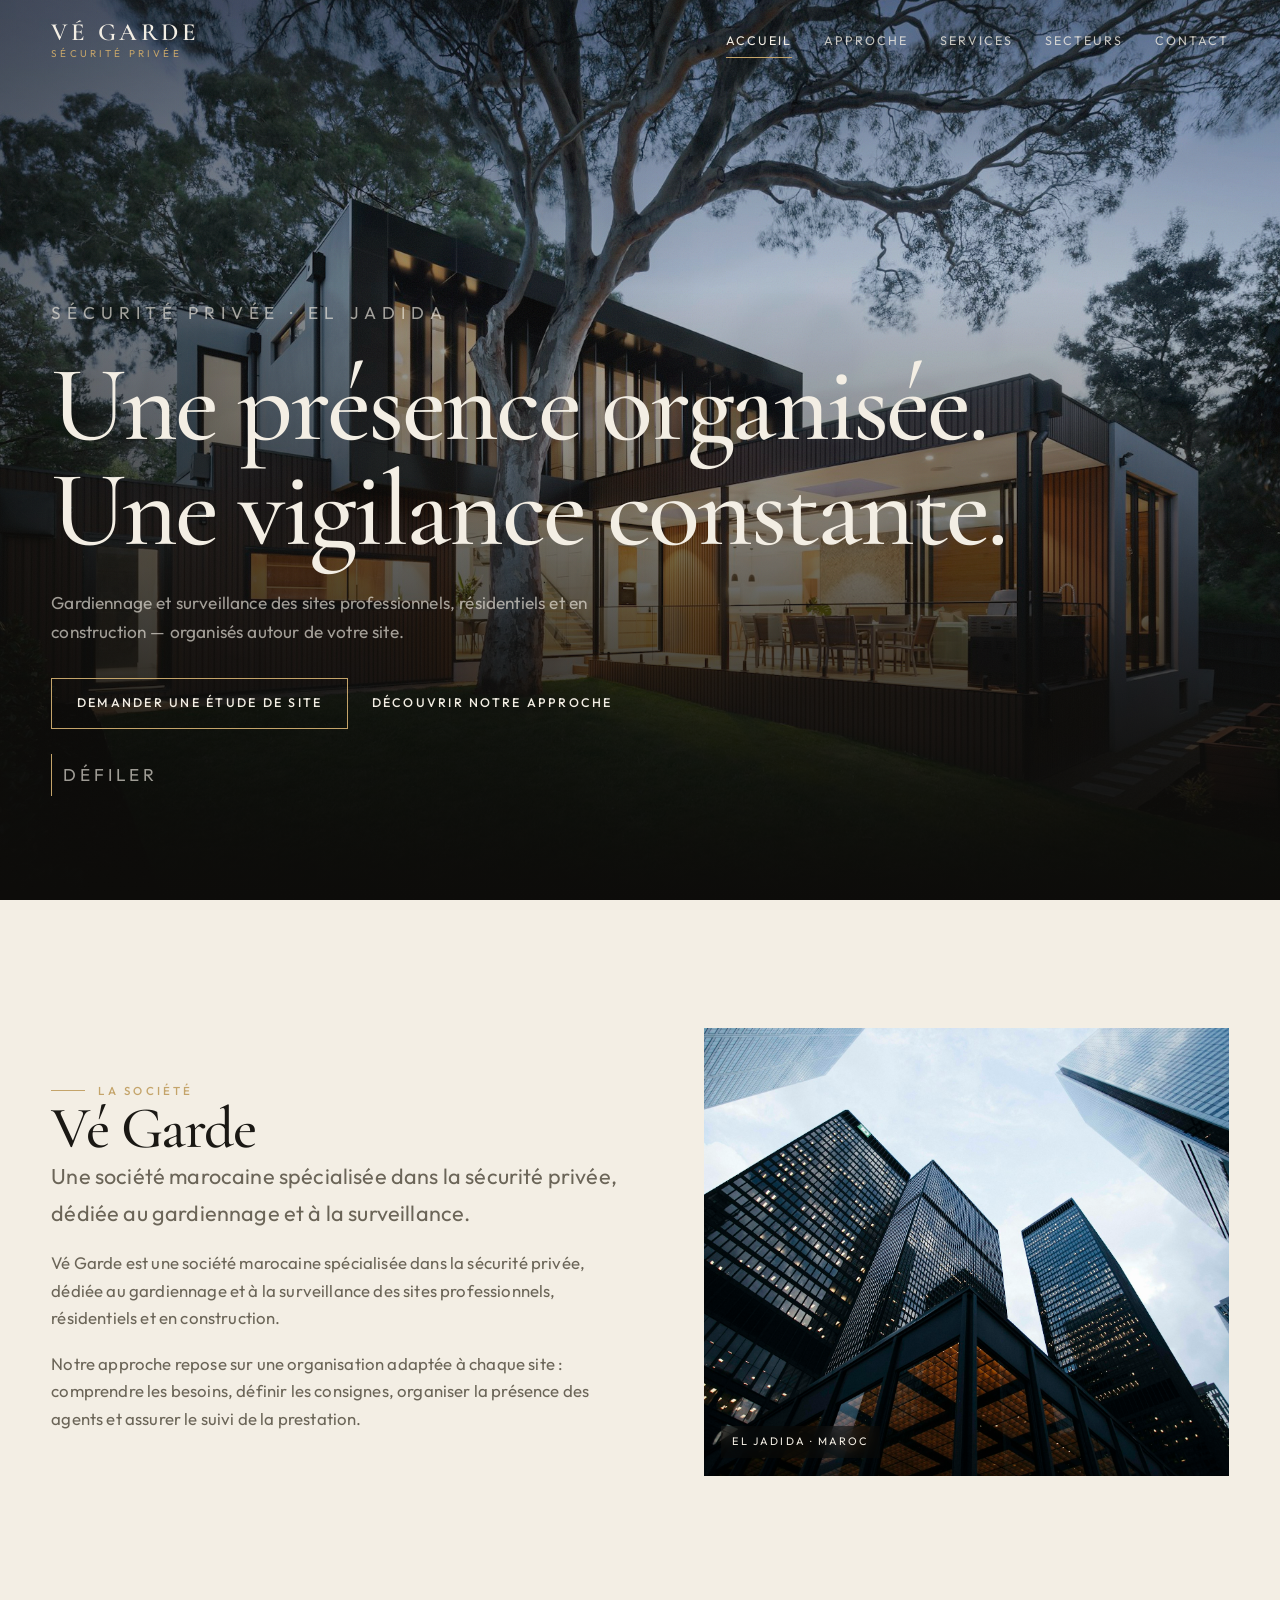
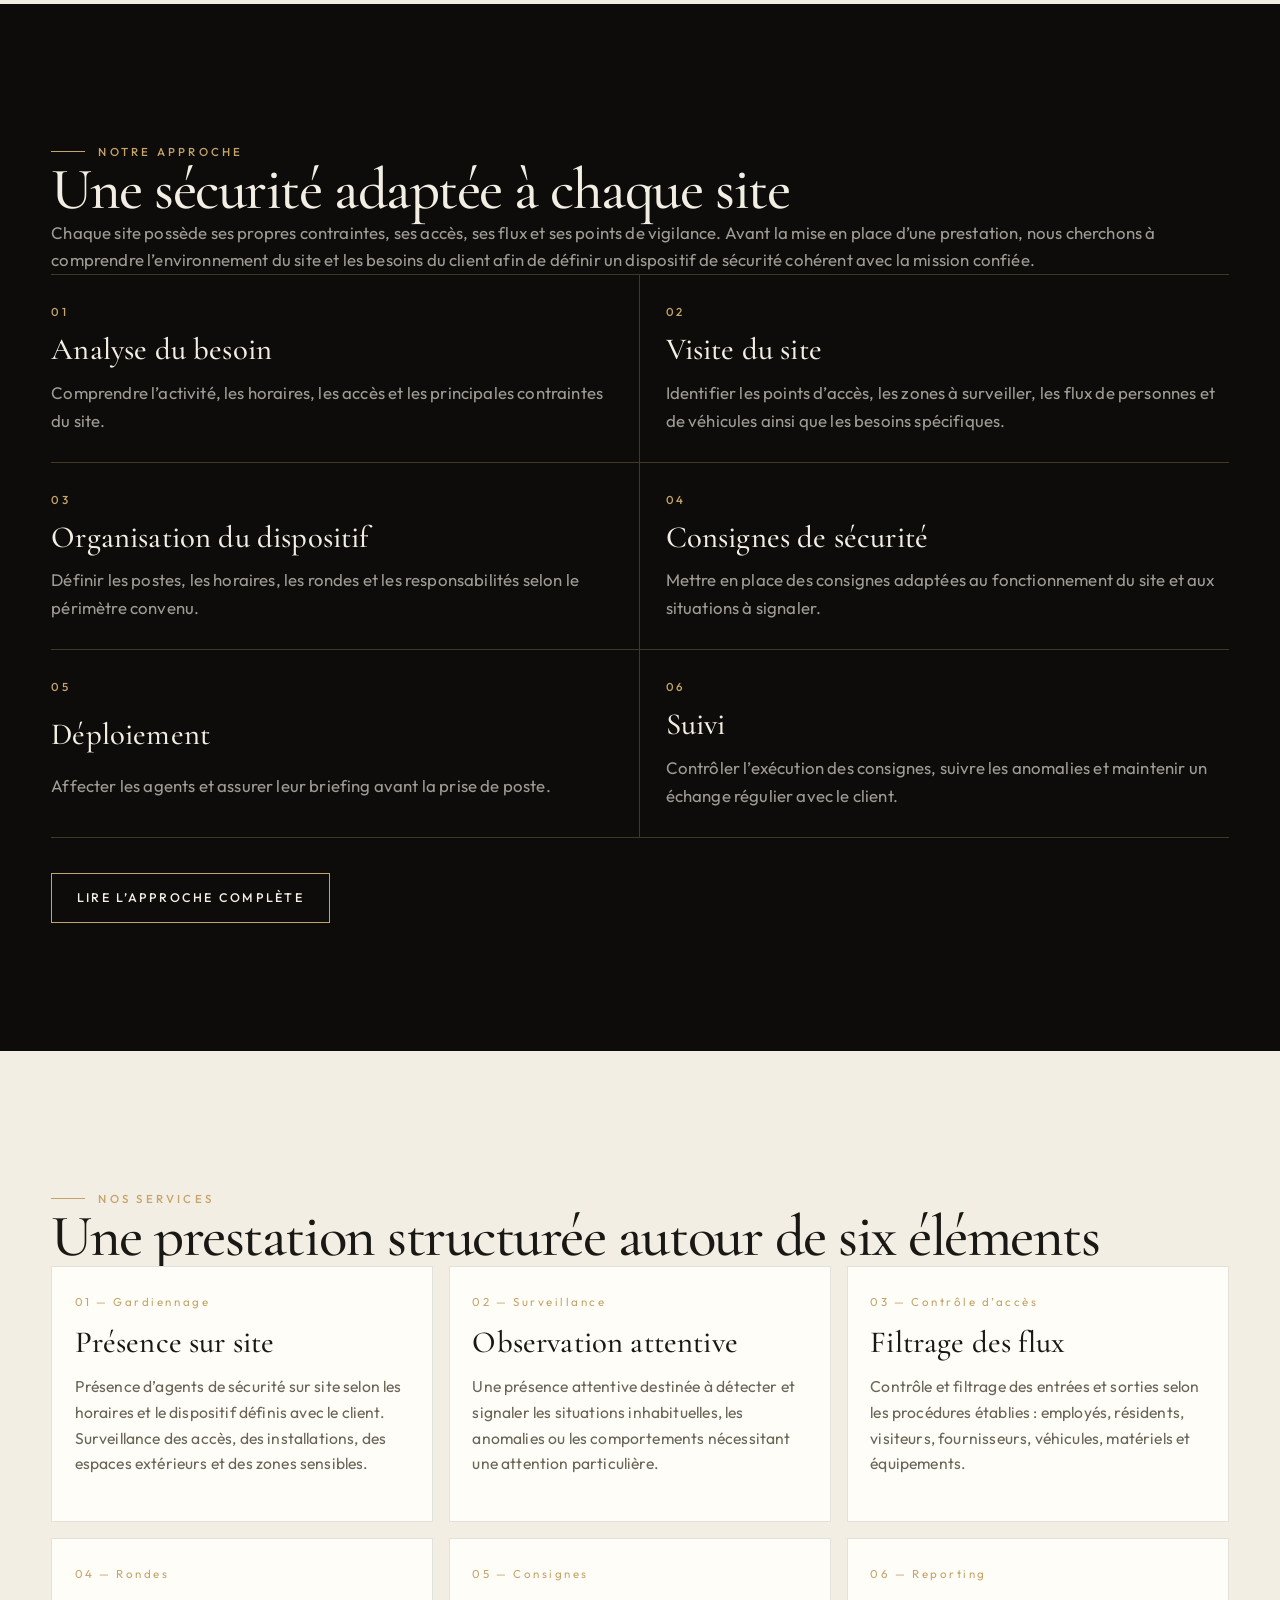
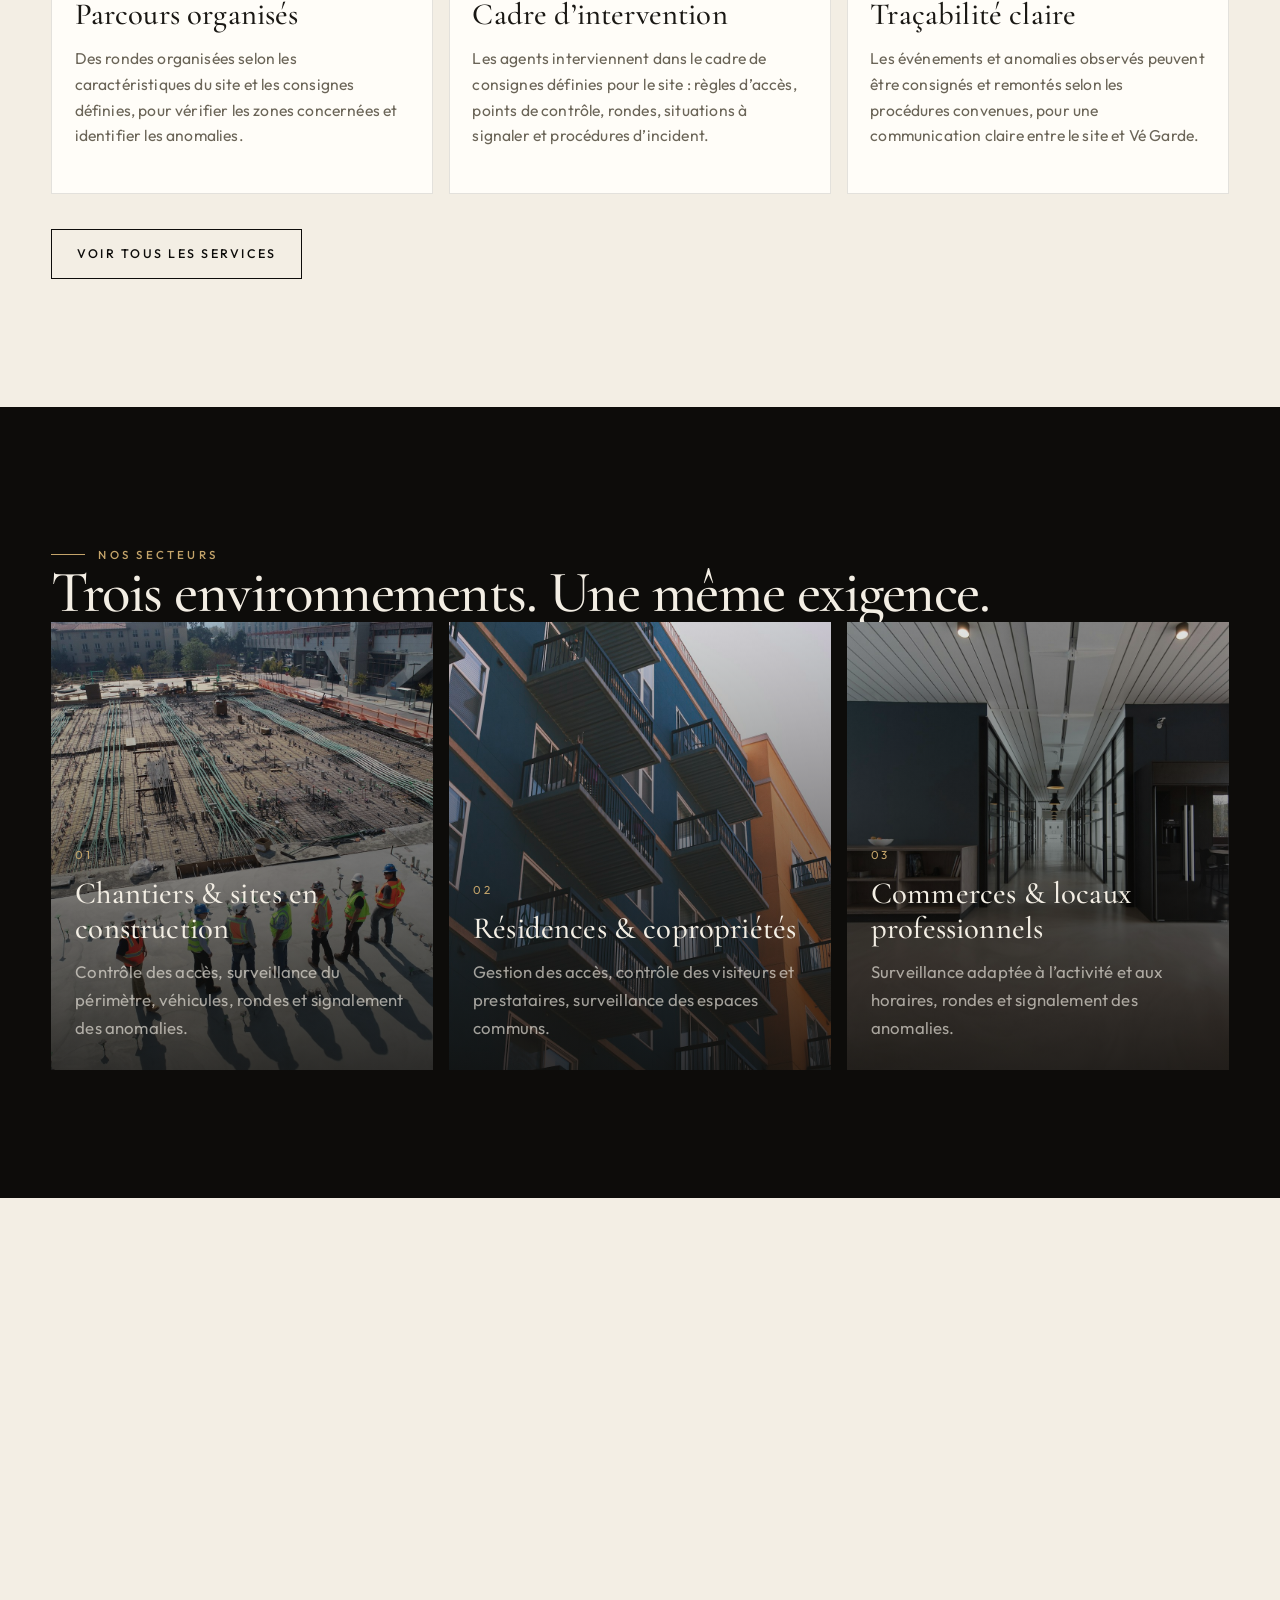
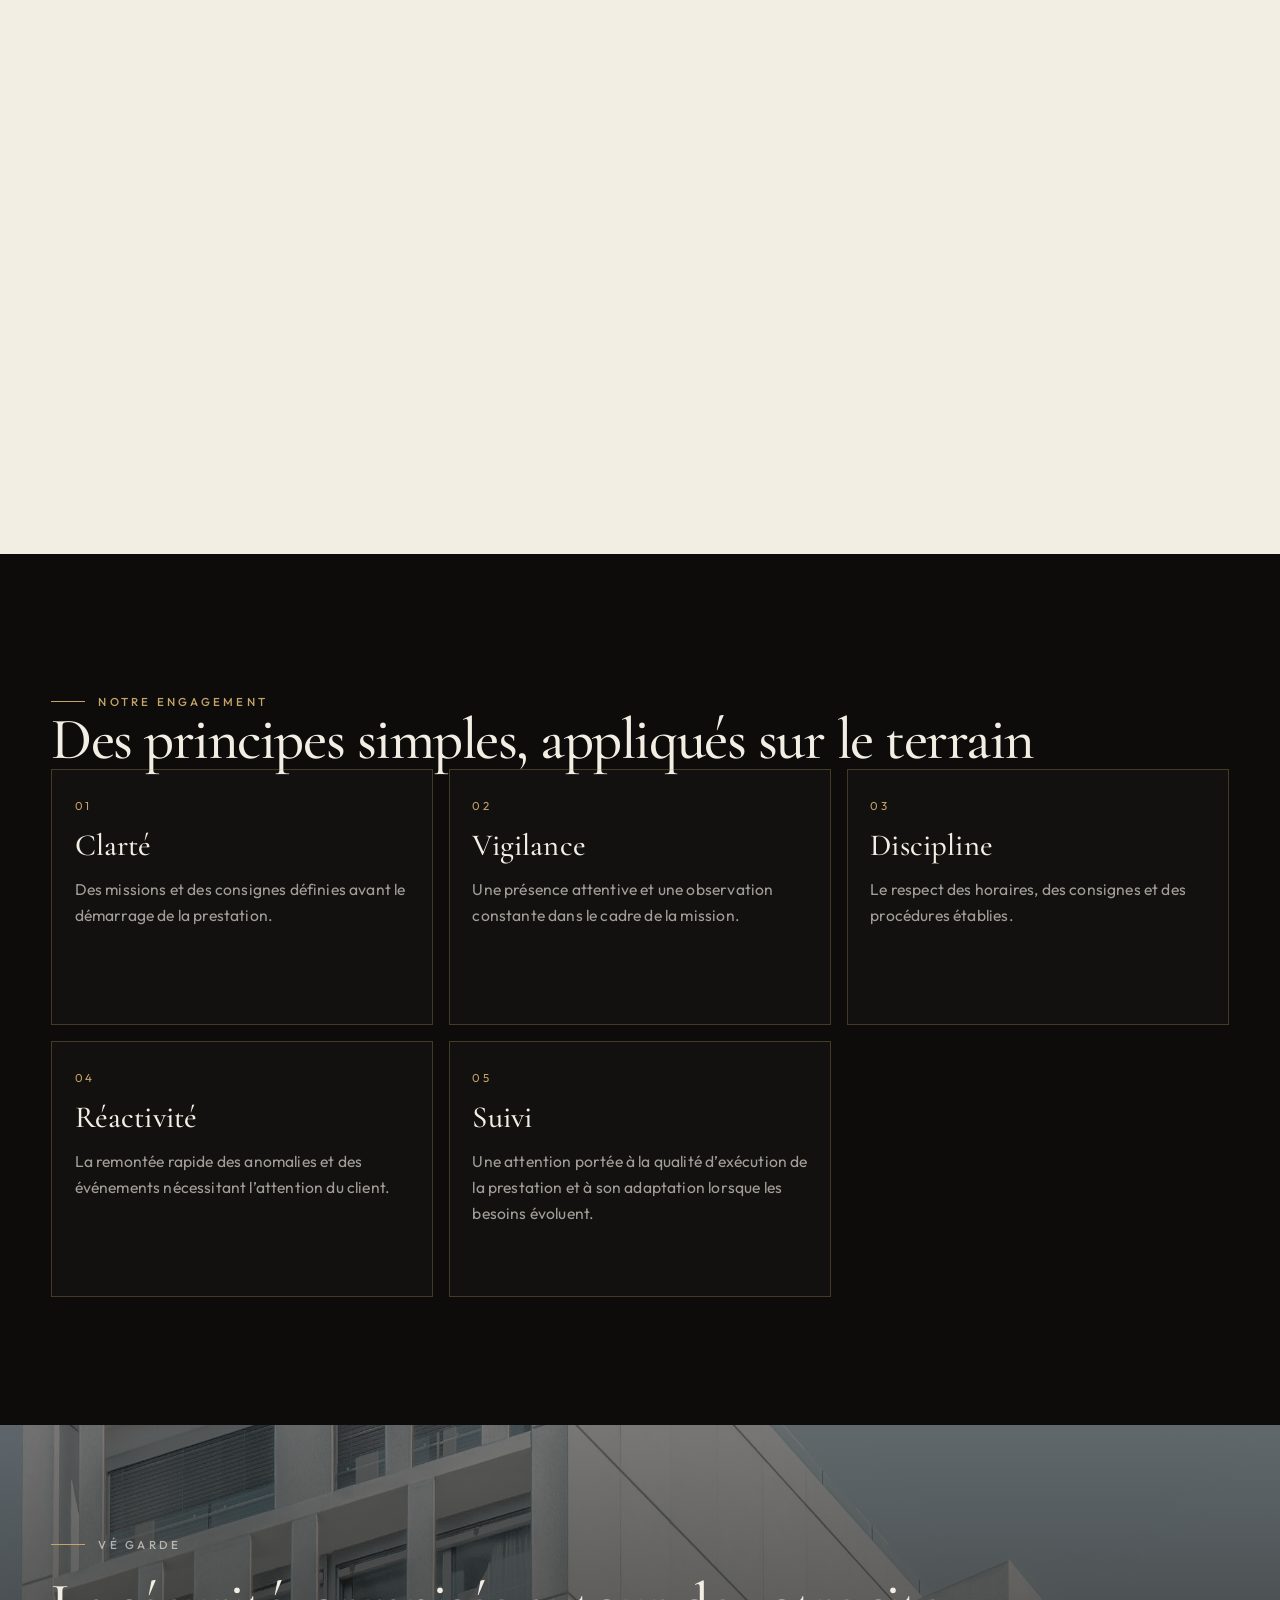
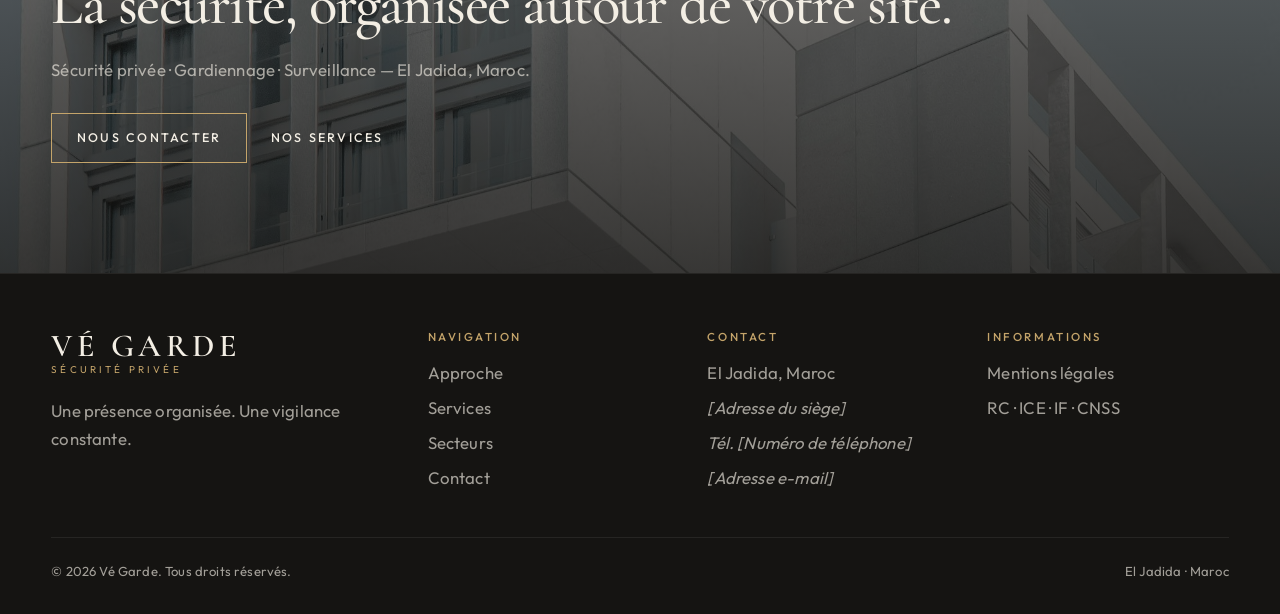
==== index.html @ 2a7ec60d "Replace mismatched photos with architectural imagery Swap the Toronto, New York, Chicago, and joggin" ====
<!DOCTYPE html>
<html lang="fr">
<head>
  <meta charset="UTF-8">
  <meta name="viewport" content="width=device-width, initial-scale=1">
  <title>Vé Garde — Sécurité privée à El Jadida</title>
  <meta name="description" content="Vé Garde est une société marocaine spécialisée dans la sécurité privée, dédiée au gardiennage et à la surveillance des sites professionnels, résidentiels et en construction.">
  <meta name="theme-color" content="#0d0c0a">
  <meta property="og:title" content="Vé Garde — Sécurité privée">
  <meta property="og:description" content="Une présence organisée. Une vigilance constante.">
  <meta property="og:type" content="website">
  <meta property="og:locale" content="fr_MA">
  <link rel="icon" href="favicon.svg" type="image/svg+xml">
  <link rel="preconnect" href="https://fonts.googleapis.com">
  <link rel="preconnect" href="https://fonts.gstatic.com" crossorigin>
  <link href="https://fonts.googleapis.com/css2?family=Cormorant+Garamond:ital,wght@0,500;0,600;1,500&family=Outfit:wght@300;400;500;600&display=swap" rel="stylesheet">
  <link rel="stylesheet" href="css/style.css">
</head>
<body>
  <a class="skip-link" href="#contenu">Aller au contenu</a>

  <header class="site-header" data-header>
    <div class="header-inner">
      <a class="wordmark" href="index.html" aria-label="Vé Garde — Accueil">
        <span class="wordmark-name">VÉ GARDE</span>
        <span class="wordmark-sub">Sécurité privée</span>
      </a>
      <nav class="nav-desktop" aria-label="Navigation principale">
        <a href="index.html" aria-current="page">Accueil</a>
        <a href="approche.html">Approche</a>
        <a href="services.html">Services</a>
        <a href="secteurs.html">Secteurs</a>
        <a href="contact.html">Contact</a>
      </nav>
      <button class="menu-toggle" type="button" data-menu-toggle aria-expanded="false" aria-controls="menu-mobile" aria-label="Ouvrir le menu">
        <span></span>
      </button>
    </div>
  </header>

  <nav class="nav-mobile" id="menu-mobile" data-menu aria-label="Menu mobile">
    <a href="index.html" aria-current="page">Accueil</a>
    <a href="approche.html">Approche</a>
    <a href="services.html">Services</a>
    <a href="secteurs.html">Secteurs</a>
    <a href="contact.html">Contact</a>
    <p class="nav-mobile-meta">El Jadida · Maroc</p>
  </nav>

  <main id="contenu">
    <section class="hero">
      <div class="hero-media">
        <img src="img/hero.jpg" alt="Résidence contemporaine éclairée au crépuscule" width="2000" height="1333">
      </div>
      <div class="hero-content">
        <p class="hero-kicker">Sécurité privée · El Jadida</p>
        <h1>Une présence organisée.<br>Une vigilance constante.</h1>
        <p>Gardiennage et surveillance des sites professionnels, résidentiels et en construction — organisés autour de votre site.</p>
        <div class="hero-actions">
          <a class="btn" href="contact.html">Demander une étude de site</a>
          <a class="btn btn-ghost" href="approche.html">Découvrir notre approche</a>
        </div>
        <p class="scroll-hint" aria-hidden="true"><i></i> Défiler</p>
      </div>
    </section>

    <section class="section light">
      <div class="container split">
        <div class="split-copy reveal">
          <p class="eyebrow">La société</p>
          <h2>Vé Garde</h2>
          <p class="lede muted-light">Une société marocaine spécialisée dans la sécurité privée, dédiée au gardiennage et à la surveillance.</p>
          <p>Vé Garde est une société marocaine spécialisée dans la sécurité privée, dédiée au gardiennage et à la surveillance des sites professionnels, résidentiels et en construction.</p>
          <p>Notre approche repose sur une organisation adaptée à chaque site : comprendre les besoins, définir les consignes, organiser la présence des agents et assurer le suivi de la prestation.</p>
        </div>
        <figure class="media-frame reveal delay-2">
          <img src="img/presence.jpg" alt="Immeuble contemporain vu depuis le sol" width="2000" height="1333" loading="lazy">
          <figcaption class="media-caption">El Jadida · Maroc</figcaption>
        </figure>
      </div>
    </section>

    <section class="section">
      <div class="container">
        <div class="section-head reveal">
          <p class="eyebrow">Notre approche</p>
          <h2>Une sécurité adaptée à chaque site</h2>
          <p class="muted">Chaque site possède ses propres contraintes, ses accès, ses flux et ses points de vigilance. Avant la mise en place d’une prestation, nous cherchons à comprendre l’environnement du site et les besoins du client afin de définir un dispositif de sécurité cohérent avec la mission confiée.</p>
        </div>
        <ol class="process">
          <li class="process-item reveal">
            <span class="process-num">01</span>
            <h3>Analyse du besoin</h3>
            <p>Comprendre l’activité, les horaires, les accès et les principales contraintes du site.</p>
          </li>
          <li class="process-item reveal delay-1">
            <span class="process-num">02</span>
            <h3>Visite du site</h3>
            <p>Identifier les points d’accès, les zones à surveiller, les flux de personnes et de véhicules ainsi que les besoins spécifiques.</p>
          </li>
          <li class="process-item reveal delay-2">
            <span class="process-num">03</span>
            <h3>Organisation du dispositif</h3>
            <p>Définir les postes, les horaires, les rondes et les responsabilités selon le périmètre convenu.</p>
          </li>
          <li class="process-item reveal">
            <span class="process-num">04</span>
            <h3>Consignes de sécurité</h3>
            <p>Mettre en place des consignes adaptées au fonctionnement du site et aux situations à signaler.</p>
          </li>
          <li class="process-item reveal delay-1">
            <span class="process-num">05</span>
            <h3>Déploiement</h3>
            <p>Affecter les agents et assurer leur briefing avant la prise de poste.</p>
          </li>
          <li class="process-item reveal delay-2">
            <span class="process-num">06</span>
            <h3>Suivi</h3>
            <p>Contrôler l’exécution des consignes, suivre les anomalies et maintenir un échange régulier avec le client.</p>
          </li>
        </ol>
        <p class="mt-lg reveal"><a class="btn" href="approche.html">Lire l’approche complète</a></p>
      </div>
    </section>

    <section class="section light">
      <div class="container">
        <div class="section-head reveal">
          <p class="eyebrow">Nos services</p>
          <h2>Une prestation structurée autour de six éléments</h2>
        </div>
        <div class="services-grid">
          <article class="service-card reveal">
            <span class="service-index">01 — Gardiennage</span>
            <h3>Présence sur site</h3>
            <p>Présence d’agents de sécurité sur site selon les horaires et le dispositif définis avec le client. Surveillance des accès, des installations, des espaces extérieurs et des zones sensibles.</p>
          </article>
          <article class="service-card reveal delay-1">
            <span class="service-index">02 — Surveillance</span>
            <h3>Observation attentive</h3>
            <p>Une présence attentive destinée à détecter et signaler les situations inhabituelles, les anomalies ou les comportements nécessitant une attention particulière.</p>
          </article>
          <article class="service-card reveal delay-2">
            <span class="service-index">03 — Contrôle d’accès</span>
            <h3>Filtrage des flux</h3>
            <p>Contrôle et filtrage des entrées et sorties selon les procédures établies : employés, résidents, visiteurs, fournisseurs, véhicules, matériels et équipements.</p>
          </article>
          <article class="service-card reveal">
            <span class="service-index">04 — Rondes</span>
            <h3>Parcours organisés</h3>
            <p>Des rondes organisées selon les caractéristiques du site et les consignes définies, pour vérifier les zones concernées et identifier les anomalies.</p>
          </article>
          <article class="service-card reveal delay-1">
            <span class="service-index">05 — Consignes</span>
            <h3>Cadre d’intervention</h3>
            <p>Les agents interviennent dans le cadre de consignes définies pour le site : règles d’accès, points de contrôle, rondes, situations à signaler et procédures d’incident.</p>
          </article>
          <article class="service-card reveal delay-2">
            <span class="service-index">06 — Reporting</span>
            <h3>Traçabilité claire</h3>
            <p>Les événements et anomalies observés peuvent être consignés et remontés selon les procédures convenues, pour une communication claire entre le site et Vé Garde.</p>
          </article>
        </div>
        <p class="mt-lg reveal"><a class="btn btn-dark" href="services.html">Voir tous les services</a></p>
      </div>
    </section>

    <section class="section">
      <div class="container-wide">
        <div class="section-head reveal">
          <p class="eyebrow">Nos secteurs</p>
          <h2>Trois environnements. Une même exigence.</h2>
        </div>
        <div class="sectors-grid">
          <a class="sector-card reveal" href="secteurs.html#chantiers">
            <img src="img/chantier.jpg" alt="Chantier de construction" width="1800" height="1200" loading="lazy">
            <div class="sector-body">
              <span class="service-index">01</span>
              <h3>Chantiers &amp; sites en construction</h3>
              <p>Contrôle des accès, surveillance du périmètre, véhicules, rondes et signalement des anomalies.</p>
            </div>
          </a>
          <a class="sector-card reveal delay-1" href="secteurs.html#residences">
            <img src="img/residence.jpg" alt="Résidence contemporaine" width="1800" height="1200" loading="lazy">
            <div class="sector-body">
              <span class="service-index">02</span>
              <h3>Résidences &amp; copropriétés</h3>
              <p>Gestion des accès, contrôle des visiteurs et prestataires, surveillance des espaces communs.</p>
            </div>
          </a>
          <a class="sector-card reveal delay-2" href="secteurs.html#commerces">
            <img src="img/commerce.jpg" alt="Locaux professionnels" width="1800" height="1202" loading="lazy">
            <div class="sector-body">
              <span class="service-index">03</span>
              <h3>Commerces &amp; locaux professionnels</h3>
              <p>Surveillance adaptée à l’activité et aux horaires, rondes et signalement des anomalies.</p>
            </div>
          </a>
        </div>
      </div>
    </section>

    <section class="section light">
      <div class="container split reverse">
        <div class="split-copy reveal">
          <p class="eyebrow">Nos agents</p>
          <h2>Une présence professionnelle sur le terrain</h2>
          <p>L’agent de sécurité représente le premier contact de la prestation avec le site et ses occupants.</p>
          <p>Nous accordons une attention particulière à la sélection, à la présentation, à la ponctualité, à la vigilance et au respect des consignes.</p>
          <p>Chaque agent intervient dans le cadre des responsabilités définies pour son poste et selon les procédures applicables au site.</p>
        </div>
        <figure class="media-frame reveal delay-2">
          <img src="img/agents.jpg" alt="Architecture résidentielle contemporaine" width="1800" height="2400" loading="lazy">
          <figcaption class="media-caption">Présence · Discrétion · Rigueur</figcaption>
        </figure>
      </div>
    </section>

    <section class="section">
      <div class="container">
        <div class="section-head reveal">
          <p class="eyebrow">Notre engagement</p>
          <h2>Des principes simples, appliqués sur le terrain</h2>
        </div>
        <div class="values-grid">
          <article class="value-card reveal">
            <span class="value-index">01</span>
            <h3>Clarté</h3>
            <p>Des missions et des consignes définies avant le démarrage de la prestation.</p>
          </article>
          <article class="value-card reveal delay-1">
            <span class="value-index">02</span>
            <h3>Vigilance</h3>
            <p>Une présence attentive et une observation constante dans le cadre de la mission.</p>
          </article>
          <article class="value-card reveal delay-2">
            <span class="value-index">03</span>
            <h3>Discipline</h3>
            <p>Le respect des horaires, des consignes et des procédures établies.</p>
          </article>
          <article class="value-card reveal">
            <span class="value-index">04</span>
            <h3>Réactivité</h3>
            <p>La remontée rapide des anomalies et des événements nécessitant l’attention du client.</p>
          </article>
          <article class="value-card reveal delay-1">
            <span class="value-index">05</span>
            <h3>Suivi</h3>
            <p>Une attention portée à la qualité d’exécution de la prestation et à son adaptation lorsque les besoins évoluent.</p>
          </article>
        </div>
      </div>
    </section>

    <section class="cta-band">
      <div class="container reveal">
        <p class="eyebrow">Vé Garde</p>
        <h2>La sécurité, organisée autour de votre site.</h2>
        <p>Sécurité privée · Gardiennage · Surveillance — El Jadida, Maroc.</p>
        <div class="hero-actions">
          <a class="btn" href="contact.html">Nous contacter</a>
          <a class="btn btn-ghost" href="services.html">Nos services</a>
        </div>
      </div>
    </section>
  </main>

  <footer class="site-footer">
    <div class="container">
      <div class="footer-grid">
        <div class="footer-brand">
          <p class="wordmark-name">VÉ GARDE</p>
          <p class="wordmark-sub">Sécurité privée</p>
          <p class="muted footer-lead">Une présence organisée. Une vigilance constante.</p>
        </div>
        <div class="footer-col">
          <h3>Navigation</h3>
          <a href="approche.html">Approche</a>
          <a href="services.html">Services</a>
          <a href="secteurs.html">Secteurs</a>
          <a href="contact.html">Contact</a>
        </div>
        <div class="footer-col">
          <h3>Contact</h3>
          <p>El Jadida, Maroc</p>
          <p class="placeholder">[Adresse du siège]</p>
          <p class="placeholder">Tél. [Numéro de téléphone]</p>
          <p class="placeholder">[Adresse e-mail]</p>
        </div>
        <div class="footer-col">
          <h3>Informations</h3>
          <a href="mentions-legales.html">Mentions légales</a>
          <p>RC · ICE · IF · CNSS</p>
        </div>
      </div>
      <div class="footer-bottom">
        <p>© <span data-year>2026</span> Vé Garde. Tous droits réservés.</p>
        <p>El Jadida · Maroc</p>
      </div>
    </div>
  </footer>

  <script src="js/main.js"></script>
</body>
</html>
---- css/style.css ----
:root {
  --ink: #0d0c0a;
  --ink-2: #151412;
  --ink-3: #1e1c19;
  --bone: #f3eee4;
  --bone-2: #e8e1d3;
  --brass: #c4a46a;
  --brass-soft: #d4bc8c;
  --brass-dim: #8f7544;
  --line: rgba(196, 164, 106, 0.28);
  --line-light: rgba(26, 24, 20, 0.12);
  --text-dark: #f3eee4;
  --muted-dark: rgba(243, 238, 228, 0.64);
  --text-light: #1a1814;
  --muted-light: #6b6558;
  --danger: #b54a3c;
  --header-h: 5.25rem;
  --gutter: clamp(1.25rem, 4vw, 4.5rem);
  --max: 76rem;
  --ease: cubic-bezier(0.22, 1, 0.36, 1);
  --font-serif: "Cormorant Garamond", "Iowan Old Style", "Palatino Linotype", Palatino, serif;
  --font-sans: "Outfit", "Avenir Next", "Segoe UI", sans-serif;
}

*,
*::before,
*::after {
  box-sizing: border-box;
  margin: 0;
  padding: 0;
}

html {
  scroll-behavior: smooth;
}

body {
  font-family: var(--font-sans);
  font-weight: 400;
  color: var(--text-dark);
  background: var(--ink);
  line-height: 1.65;
  font-size: 1.05rem;
  letter-spacing: 0.01em;
  -webkit-font-smoothing: antialiased;
  text-rendering: optimizeLegibility;
}

body.nav-open {
  overflow: hidden;
}

img {
  max-width: 100%;
  display: block;
}

a {
  color: inherit;
  text-decoration: none;
}

button,
input,
select,
textarea {
  font: inherit;
  color: inherit;
}

button {
  background: none;
  border: 0;
  cursor: pointer;
}

ul,
ol {
  list-style: none;
}

::selection {
  background: var(--brass);
  color: var(--ink);
}

.skip-link {
  position: absolute;
  left: 1rem;
  top: -4rem;
  z-index: 100;
  background: var(--brass);
  color: var(--ink);
  padding: 0.6rem 1rem;
  font-size: 0.85rem;
  letter-spacing: 0.08em;
  text-transform: uppercase;
}

.skip-link:focus {
  top: 1rem;
}

.container {
  width: min(100% - var(--gutter) * 2, var(--max));
  margin-inline: auto;
}

.container-wide {
  width: min(100% - var(--gutter) * 2, 92rem);
  margin-inline: auto;
}

.eyebrow {
  display: inline-flex;
  align-items: center;
  gap: 0.85rem;
  font-size: 0.72rem;
  font-weight: 500;
  letter-spacing: 0.28em;
  text-transform: uppercase;
  color: var(--brass);
}

.eyebrow::before {
  content: "";
  width: 2.1rem;
  height: 1px;
  background: var(--brass);
}

.serif {
  font-family: var(--font-serif);
  font-weight: 500;
  letter-spacing: -0.02em;
  line-height: 1.05;
}

h1,
h2,
.display {
  font-family: var(--font-serif);
  font-weight: 500;
  letter-spacing: -0.025em;
  line-height: 0.98;
}

h1 {
  font-size: clamp(3.1rem, 8.4vw, 7.4rem);
}

h2 {
  font-size: clamp(2.2rem, 4.6vw, 4.4rem);
}

h3 {
  font-family: var(--font-serif);
  font-size: clamp(1.55rem, 2.4vw, 2.15rem);
  font-weight: 500;
  line-height: 1.15;
}

.lede {
  font-size: clamp(1.12rem, 1.7vw, 1.35rem);
  line-height: 1.7;
  max-width: 40rem;
}

.muted {
  color: var(--muted-dark);
}

.muted-light {
  color: var(--muted-light);
}

.btn {
  display: inline-flex;
  align-items: center;
  justify-content: center;
  gap: 0.75rem;
  min-height: 3.15rem;
  padding: 0.85rem 1.55rem;
  border: 1px solid var(--brass);
  color: var(--bone);
  font-size: 0.78rem;
  font-weight: 500;
  letter-spacing: 0.18em;
  text-transform: uppercase;
  transition: background 0.35s var(--ease), color 0.35s var(--ease), transform 0.35s var(--ease);
}

.btn:hover,
.btn:focus-visible {
  background: var(--brass);
  color: var(--ink);
}

.btn-dark {
  border-color: var(--ink);
  color: var(--ink);
}

.btn-dark:hover,
.btn-dark:focus-visible {
  background: var(--ink);
  color: var(--bone);
}

.btn-ghost {
  border-color: transparent;
  padding-inline: 0;
  min-height: 0;
}

.btn-ghost:hover,
.btn-ghost:focus-visible {
  background: transparent;
  color: var(--brass);
}

.site-header {
  position: fixed;
  inset: 0 0 auto 0;
  z-index: 40;
  height: var(--header-h);
  display: flex;
  align-items: center;
  transition: background 0.4s var(--ease), border-color 0.4s var(--ease), backdrop-filter 0.4s var(--ease);
  border-bottom: 1px solid transparent;
}

.site-header.is-scrolled,
.page-inner .site-header {
  background: rgba(13, 12, 10, 0.88);
  border-bottom-color: rgba(243, 238, 228, 0.08);
  backdrop-filter: blur(18px);
}

.header-inner {
  width: min(100% - var(--gutter) * 2, 92rem);
  margin-inline: auto;
  display: flex;
  align-items: center;
  justify-content: space-between;
  gap: 1.5rem;
}

.wordmark {
  display: flex;
  flex-direction: column;
  gap: 0.08rem;
}

.wordmark-name {
  font-family: var(--font-serif);
  font-size: 1.55rem;
  font-weight: 600;
  letter-spacing: 0.14em;
  line-height: 1;
}

.wordmark-sub {
  font-size: 0.62rem;
  letter-spacing: 0.32em;
  text-transform: uppercase;
  color: var(--brass);
}

.nav-desktop {
  display: none;
  align-items: center;
  gap: 2rem;
}

.nav-desktop a {
  font-size: 0.78rem;
  letter-spacing: 0.16em;
  text-transform: uppercase;
  color: rgba(243, 238, 228, 0.78);
  position: relative;
}

.nav-desktop a::after {
  content: "";
  position: absolute;
  left: 0;
  bottom: -0.4rem;
  width: 100%;
  height: 1px;
  background: var(--brass);
  transform: scaleX(0);
  transform-origin: left;
  transition: transform 0.35s var(--ease);
}

.nav-desktop a:hover,
.nav-desktop a[aria-current="page"] {
  color: var(--bone);
}

.nav-desktop a:hover::after,
.nav-desktop a[aria-current="page"]::after {
  transform: scaleX(1);
}

.menu-toggle {
  width: 2.6rem;
  height: 2.6rem;
  display: grid;
  place-items: center;
  position: relative;
  z-index: 50;
}

.menu-toggle span,
.menu-toggle span::before,
.menu-toggle span::after {
  display: block;
  width: 1.35rem;
  height: 1px;
  background: var(--bone);
  transition: transform 0.35s var(--ease), opacity 0.35s var(--ease);
}

.menu-toggle span {
  position: relative;
}

.menu-toggle span::before,
.menu-toggle span::after {
  content: "";
  position: absolute;
  left: 0;
}

.menu-toggle span::before {
  top: -6px;
}

.menu-toggle span::after {
  top: 6px;
}

.menu-toggle[aria-expanded="true"] span {
  background: transparent;
}

.menu-toggle[aria-expanded="true"] span::before {
  top: 0;
  transform: rotate(45deg);
}

.menu-toggle[aria-expanded="true"] span::after {
  top: 0;
  transform: rotate(-45deg);
}

.nav-mobile {
  position: fixed;
  inset: 0;
  background: var(--ink);
  display: flex;
  flex-direction: column;
  justify-content: flex-end;
  padding: 6.5rem var(--gutter) 2.5rem;
  transform: translateY(-12px);
  opacity: 0;
  pointer-events: none;
  transition: opacity 0.4s var(--ease), transform 0.4s var(--ease);
  z-index: 35;
}

.nav-mobile.is-open {
  opacity: 1;
  transform: none;
  pointer-events: auto;
}

.nav-mobile a {
  font-family: var(--font-serif);
  font-size: clamp(2.4rem, 8vw, 3.6rem);
  line-height: 1.15;
  border-bottom: 1px solid rgba(243, 238, 228, 0.1);
  padding: 0.55rem 0;
}

.nav-mobile a[aria-current="page"] {
  color: var(--brass);
}

.nav-mobile-meta {
  margin-top: 2rem;
  color: var(--muted-dark);
  font-size: 0.85rem;
  letter-spacing: 0.12em;
  text-transform: uppercase;
}

.hero {
  position: relative;
  min-height: 100svh;
  display: grid;
  align-items: end;
  overflow: hidden;
  isolation: isolate;
}

.hero-center {
  align-items: center;
}

.hero-media,
.page-hero-media {
  position: absolute;
  inset: 0;
  z-index: -2;
}

.hero-media img,
.page-hero-media img {
  width: 100%;
  height: 100%;
  object-fit: cover;
  object-position: center 62%;
  transform: scale(1.06);
}

.hero::after,
.page-hero::after {
  content: "";
  position: absolute;
  inset: 0;
  z-index: -1;
  background:
    linear-gradient(180deg, rgba(13, 12, 10, 0.28) 0%, rgba(13, 12, 10, 0.18) 32%, rgba(13, 12, 10, 0.78) 78%, var(--ink) 100%),
    linear-gradient(90deg, rgba(13, 12, 10, 0.45), transparent 55%);
}

.hero::before,
.page-hero::before {
  content: "";
  position: absolute;
  inset: 0;
  z-index: -1;
  opacity: 0.18;
  pointer-events: none;
  background-image: url("data:image/svg+xml,%3Csvg xmlns='http://www.w3.org/2000/svg' width='180' height='180'%3E%3Cfilter id='n'%3E%3CfeTurbulence type='fractalNoise' baseFrequency='.8' numOctaves='4' stitchTiles='stitch'/%3E%3C/filter%3E%3Crect width='180' height='180' filter='url(%23n)' opacity='.55'/%3E%3C/svg%3E");
}

.hero-content {
  width: min(100% - var(--gutter) * 2, 92rem);
  margin: 0 auto 5.5rem;
  display: grid;
  gap: 1.6rem;
}

.hero-kicker {
  font-size: 0.78rem;
  letter-spacing: 0.34em;
  text-transform: uppercase;
  color: var(--brass);
}

.hero p {
  max-width: 34rem;
  color: var(--muted-dark);
  font-size: 1.08rem;
}

.hero-actions {
  display: flex;
  flex-wrap: wrap;
  gap: 0.9rem 1.4rem;
  align-items: center;
  margin-top: 0.4rem;
}

.scroll-hint {
  display: flex;
  align-items: center;
  gap: 0.7rem;
  font-size: 0.7rem;
  letter-spacing: 0.22em;
  text-transform: uppercase;
  color: var(--muted-dark);
}

.scroll-hint i {
  width: 1px;
  height: 2.6rem;
  background: var(--brass);
  display: block;
  animation: pulse-line 1.8s ease-in-out infinite;
}

@keyframes pulse-line {
  0%,
  100% {
    transform: scaleY(0.55);
    transform-origin: top;
    opacity: 0.45;
  }
  50% {
    transform: scaleY(1);
    opacity: 1;
  }
}

.section {
  padding: clamp(4.5rem, 10vw, 8.5rem) 0;
  position: relative;
}

.section-head.wide {
  max-width: 42rem;
}

.footer-lead {
  margin-top: 1.2rem;
  max-width: 22rem;
}

.split {
  display: grid;
  gap: 2.5rem;
}

.split-copy p + p {
  margin-top: 1.1rem;
  color: var(--muted-dark);
}

.light {
  background: var(--bone);
  color: var(--text-light);
}

.light .muted,
.light .split-copy p + p {
  color: var(--muted-light);
}

.media-frame {
  position: relative;
  overflow: hidden;
  min-height: 28rem;
}

.media-frame img {
  width: 100%;
  height: 100%;
  object-fit: cover;
  min-height: 28rem;
}

.media-caption {
  position: absolute;
  left: 1.1rem;
  bottom: 1.1rem;
  font-size: 0.68rem;
  letter-spacing: 0.2em;
  text-transform: uppercase;
  color: var(--bone);
  background: rgba(13, 12, 10, 0.45);
  padding: 0.45rem 0.7rem;
  backdrop-filter: blur(8px);
}

.process {
  display: grid;
  gap: 0;
  border-top: 1px solid var(--line);
}

.process-item {
  display: grid;
  gap: 0.7rem;
  padding: 1.5rem 0;
  border-bottom: 1px solid var(--line);
}

.process-num {
  font-size: 0.72rem;
  letter-spacing: 0.22em;
  color: var(--brass);
  font-weight: 500;
}

.process-item h3 {
  font-size: clamp(1.5rem, 2.4vw, 2rem);
}

.process-item p {
  color: var(--muted-dark);
  max-width: 38rem;
}

.light .process {
  border-top-color: var(--line-light);
}

.light .process-item {
  border-bottom-color: var(--line-light);
}

.light .process-item p {
  color: var(--muted-light);
}

.services-grid,
.values-grid,
.sectors-grid,
.info-grid {
  display: grid;
  gap: 1rem;
}

.info-grid.contact-details {
  margin-top: 1.8rem;
}

.legal-note {
  margin-top: 2rem;
}

.legal-wrap {
  max-width: 46rem;
}

.service-card,
.value-card,
.info-card {
  border: 1px solid var(--line);
  padding: 1.6rem 1.4rem 1.5rem;
  background: rgba(255, 255, 255, 0.02);
  display: grid;
  align-content: start;
  gap: 0.85rem;
  min-height: 16rem;
  transition: border-color 0.35s var(--ease), transform 0.35s var(--ease), background 0.35s var(--ease);
}

.service-card:hover,
.value-card:hover {
  border-color: var(--brass);
  transform: translateY(-4px);
  background: rgba(196, 164, 106, 0.05);
}

.service-index,
.value-index {
  font-size: 0.72rem;
  letter-spacing: 0.22em;
  color: var(--brass);
}

.service-card p,
.value-card p {
  color: var(--muted-dark);
  font-size: 0.98rem;
}

.light .service-card,
.light .value-card,
.light .info-card {
  background: #fffdf8;
  border-color: var(--line-light);
}

.light .service-card p,
.light .value-card p {
  color: var(--muted-light);
}

.sector-card {
  position: relative;
  min-height: 28rem;
  overflow: hidden;
  isolation: isolate;
  display: flex;
  align-items: flex-end;
}

.sector-card img {
  position: absolute;
  inset: 0;
  width: 100%;
  height: 100%;
  object-fit: cover;
  z-index: -2;
  transition: transform 0.8s var(--ease);
}

.sector-card::after {
  content: "";
  position: absolute;
  inset: 0;
  z-index: -1;
  background: linear-gradient(180deg, rgba(13, 12, 10, 0.1), rgba(13, 12, 10, 0.82));
}

.sector-card:hover img {
  transform: scale(1.06);
}

.sector-body {
  padding: 1.8rem 1.5rem;
  display: grid;
  gap: 0.75rem;
}

.sector-body p {
  color: var(--muted-dark);
  max-width: 28rem;
}

.chip-row {
  display: flex;
  flex-wrap: wrap;
  gap: 0.45rem;
  margin-top: 0.3rem;
}

.chip {
  border: 1px solid var(--line);
  padding: 0.32rem 0.6rem;
  font-size: 0.68rem;
  letter-spacing: 0.12em;
  text-transform: uppercase;
  color: var(--bone);
}

.cta-band {
  background:
    linear-gradient(180deg, rgba(13, 12, 10, 0.55), rgba(13, 12, 10, 0.82)),
    url("../img/city-night.jpg") center/cover no-repeat;
  min-height: 28rem;
  display: grid;
  align-items: center;
}

.cta-band .container {
  display: grid;
  gap: 1.4rem;
}

.cta-band p {
  max-width: 34rem;
  color: var(--muted-dark);
}

.site-footer {
  border-top: 1px solid rgba(243, 238, 228, 0.08);
  padding: 3.5rem 0 2rem;
  background: var(--ink-2);
}

.footer-grid {
  display: grid;
  gap: 2.4rem;
  padding-bottom: 2.4rem;
  border-bottom: 1px solid rgba(243, 238, 228, 0.08);
}

.footer-brand .wordmark-name {
  font-size: 2rem;
}

.footer-col h3 {
  font-family: var(--font-sans);
  font-size: 0.72rem;
  letter-spacing: 0.22em;
  text-transform: uppercase;
  color: var(--brass);
  margin-bottom: 1rem;
}

.footer-col a,
.footer-col p {
  color: var(--muted-dark);
  display: block;
  margin-bottom: 0.45rem;
}

.footer-col a:hover {
  color: var(--bone);
}

.footer-bottom {
  display: flex;
  flex-wrap: wrap;
  justify-content: space-between;
  gap: 0.8rem;
  padding-top: 1.4rem;
  color: var(--muted-dark);
  font-size: 0.82rem;
}

.page-hero {
  position: relative;
  min-height: 58svh;
  display: grid;
  align-items: end;
  overflow: hidden;
  isolation: isolate;
  padding: calc(var(--header-h) + 3rem) 0 4rem;
}

.page-hero-content {
  width: min(100% - var(--gutter) * 2, 92rem);
  margin: 0 auto;
  display: grid;
  gap: 1.1rem;
}

.page-hero h1 {
  font-size: clamp(3rem, 7vw, 6.2rem);
  max-width: 14ch;
}

.detail-list {
  display: grid;
}

.detail-item {
  display: grid;
  gap: 1rem;
  padding: 2.2rem 0;
  border-bottom: 1px solid var(--line);
}

.light .detail-item {
  border-bottom-color: var(--line-light);
}

.detail-item h2,
.detail-item h3 {
  font-size: clamp(1.8rem, 3vw, 2.8rem);
}

.bullet-list {
  display: grid;
  gap: 0.55rem;
  margin-top: 0.4rem;
}

.mt-lg {
  margin-top: 2.2rem;
}

.bullet-list li {
  padding-left: 1.1rem;
  position: relative;
  color: var(--muted-light);
}

.section:not(.light) .bullet-list li {
  color: var(--muted-dark);
}

.bullet-list li::before {
  content: "";
  width: 0.45rem;
  height: 1px;
  background: var(--brass);
  position: absolute;
  left: 0;
  top: 0.75em;
}

.contact-layout {
  display: grid;
  gap: 2.5rem;
}

.contact-form {
  display: grid;
  gap: 1rem;
  background: #fffdf8;
  border: 1px solid var(--line-light);
  padding: 1.6rem;
}

.field {
  display: grid;
  gap: 0.4rem;
}

.field label {
  font-size: 0.72rem;
  letter-spacing: 0.16em;
  text-transform: uppercase;
  color: var(--muted-light);
}

.field input,
.field select,
.field textarea {
  width: 100%;
  background: var(--bone);
  border: 1px solid var(--line-light);
  padding: 0.9rem 0.95rem;
  outline: none;
  transition: border-color 0.3s var(--ease);
}

.field textarea {
  min-height: 8.5rem;
  resize: vertical;
}

.field input:focus,
.field select:focus,
.field textarea:focus {
  border-color: var(--brass-dim);
}

.form-status {
  padding: 0.9rem 1rem;
  background: rgba(196, 164, 106, 0.16);
  color: var(--text-light);
  font-size: 0.95rem;
}

.legal-block {
  display: grid;
  gap: 0.45rem;
  padding: 1.1rem 0;
  border-bottom: 1px solid var(--line-light);
}

.legal-block dt {
  font-size: 0.72rem;
  letter-spacing: 0.16em;
  text-transform: uppercase;
  color: var(--brass-dim);
}

.legal-block dd {
  color: var(--text-light);
}

.placeholder {
  color: var(--muted-light);
  font-style: italic;
}

.reveal {
  opacity: 0;
  transform: translateY(28px);
  transition: opacity 0.8s var(--ease), transform 0.8s var(--ease);
}

.reveal.is-visible {
  opacity: 1;
  transform: none;
}

.delay-1 { transition-delay: 0.08s; }
.delay-2 { transition-delay: 0.16s; }
.delay-3 { transition-delay: 0.24s; }
.delay-4 { transition-delay: 0.32s; }
.delay-5 { transition-delay: 0.4s; }

@media (min-width: 760px) {
  .nav-desktop {
    display: flex;
  }

  .menu-toggle {
    display: none;
  }

  .split {
    grid-template-columns: 1.05fr 0.95fr;
    align-items: center;
    gap: 4.5rem;
  }

  .split.reverse {
    grid-template-columns: 0.95fr 1.05fr;
  }

  .split.reverse .split-copy {
    order: 2;
  }

  .process {
    grid-template-columns: 1fr 1fr;
  }

  .process-item {
    padding: 1.7rem 1.4rem 1.7rem 0;
    border-right: 1px solid var(--line);
    padding-right: 1.6rem;
  }

  .process-item:nth-child(even) {
    border-right: 0;
    padding-left: 1.6rem;
    padding-right: 0;
  }

  .light .process-item {
    border-right-color: var(--line-light);
  }

  .services-grid {
    grid-template-columns: 1fr 1fr;
  }

  .values-grid {
    grid-template-columns: repeat(2, 1fr);
  }

  .sectors-grid {
    grid-template-columns: 1fr;
  }

  .footer-grid {
    grid-template-columns: 1.4fr 1fr 1fr 1fr;
  }

  .info-grid {
    grid-template-columns: 1fr 1fr;
  }

  .contact-layout {
    grid-template-columns: 0.9fr 1.1fr;
    align-items: start;
  }
}

@media (min-width: 1080px) {
  .services-grid,
  .values-grid {
    grid-template-columns: repeat(3, 1fr);
  }

  .sectors-grid {
    grid-template-columns: repeat(3, 1fr);
  }

  .hero-content {
    margin-bottom: 6.5rem;
  }
}

@media (prefers-reduced-motion: reduce) {
  *,
  *::before,
  *::after {
    animation: none !important;
    transition: none !important;
    scroll-behavior: auto !important;
  }

  .reveal {
    opacity: 1;
    transform: none;
  }
}

:focus-visible {
  outline: 1px solid var(--brass);
  outline-offset: 3px;
}
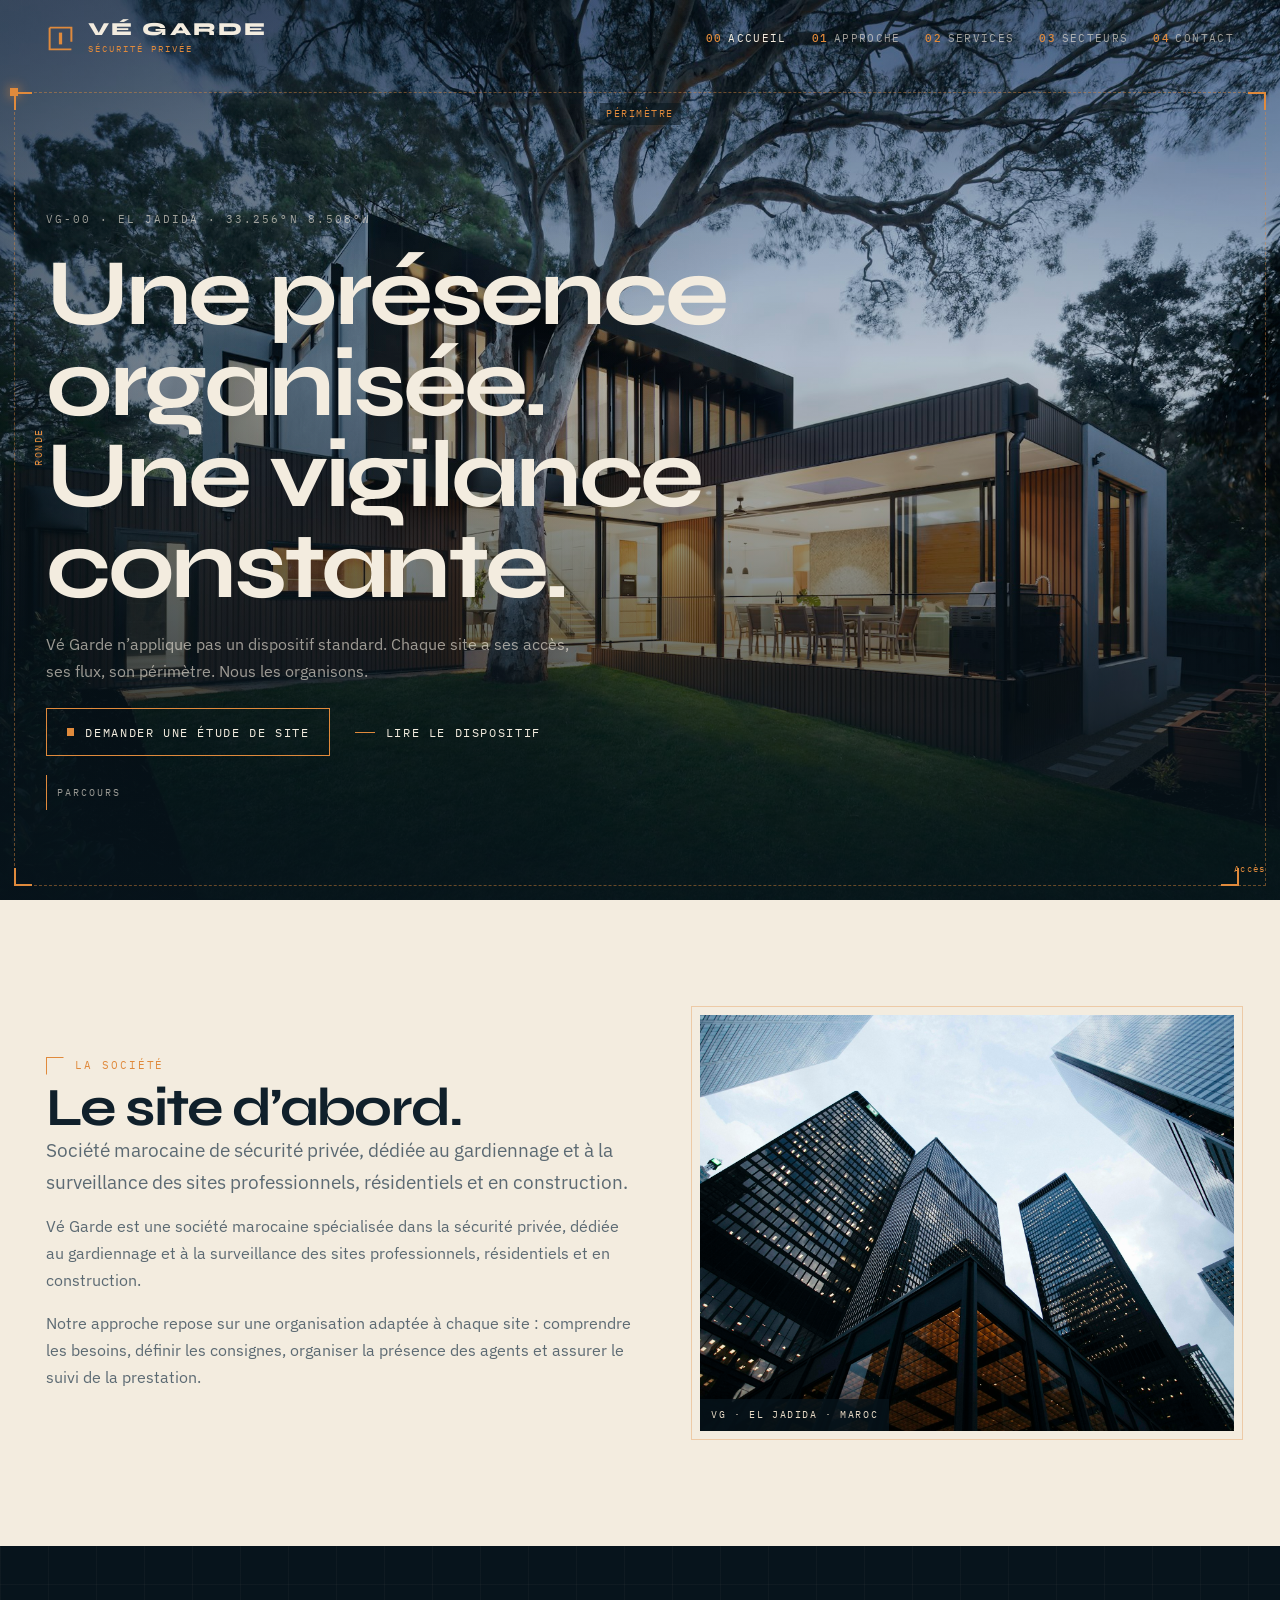
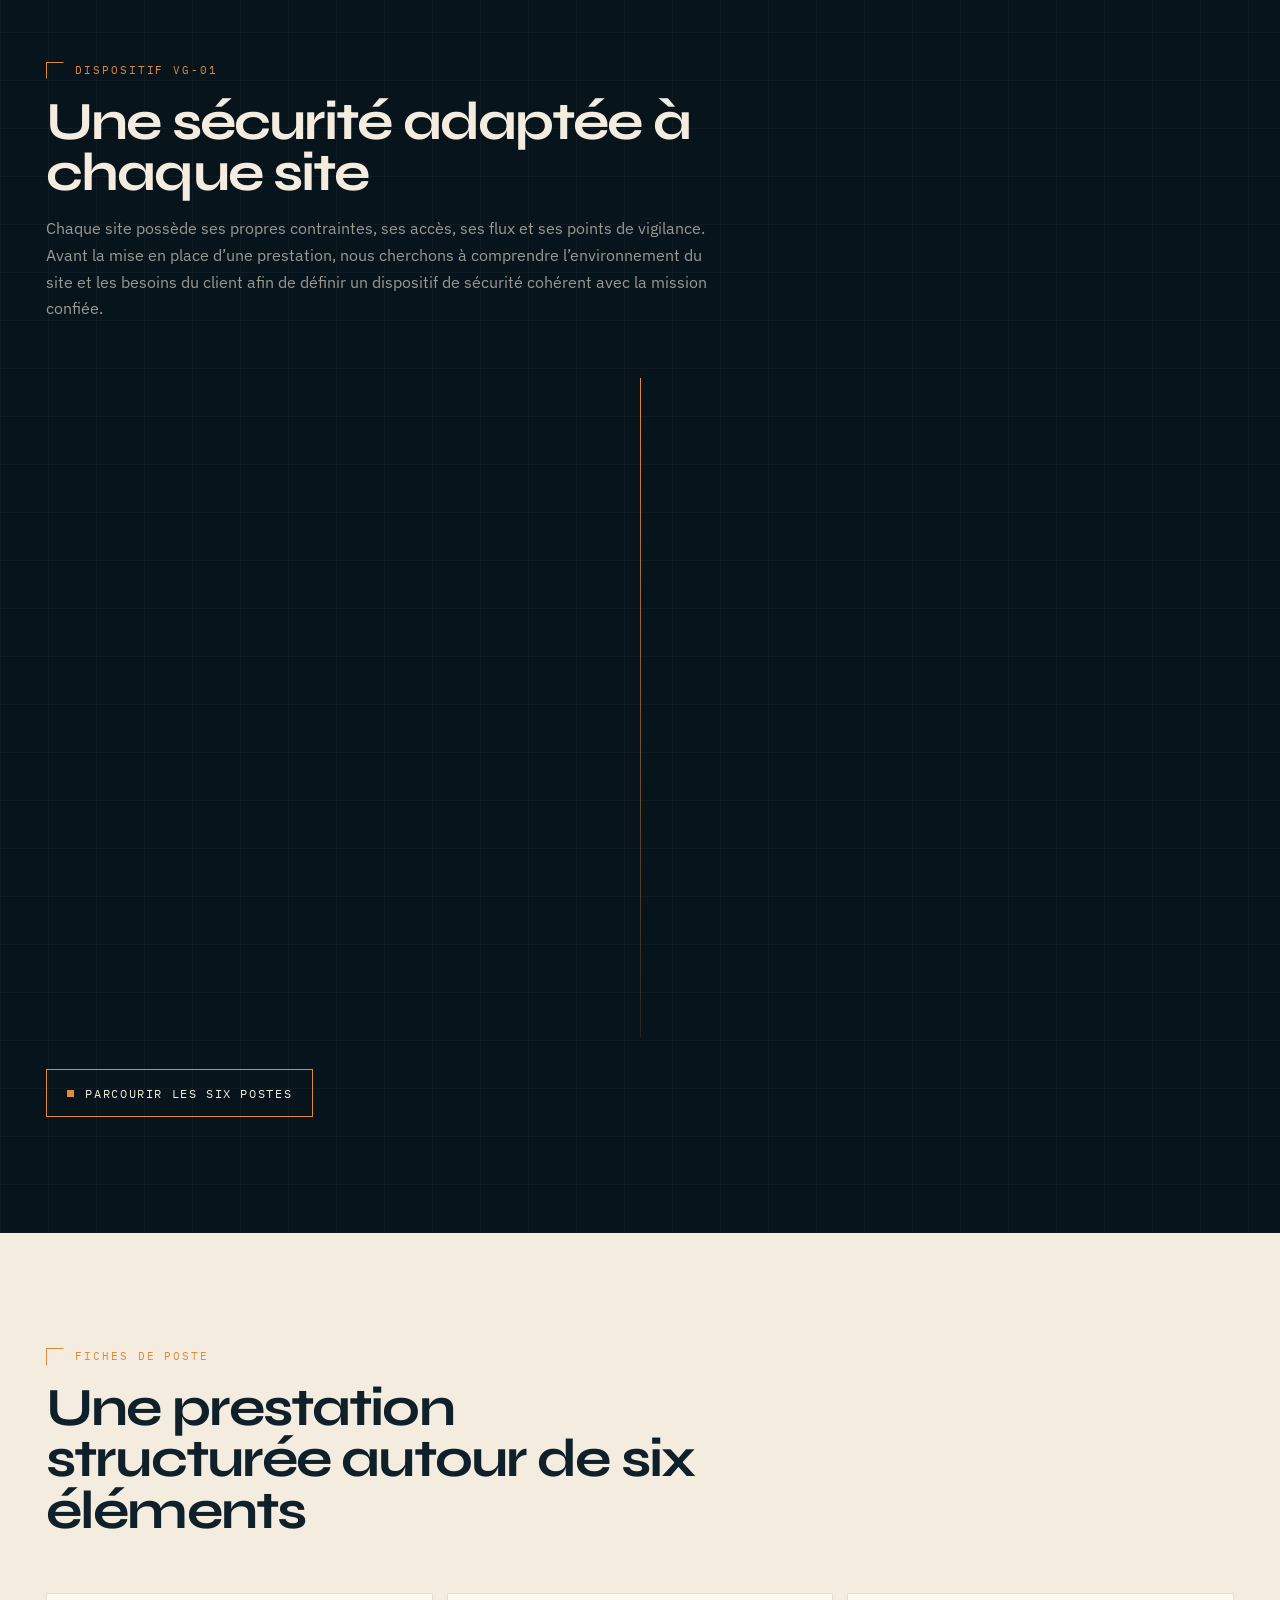
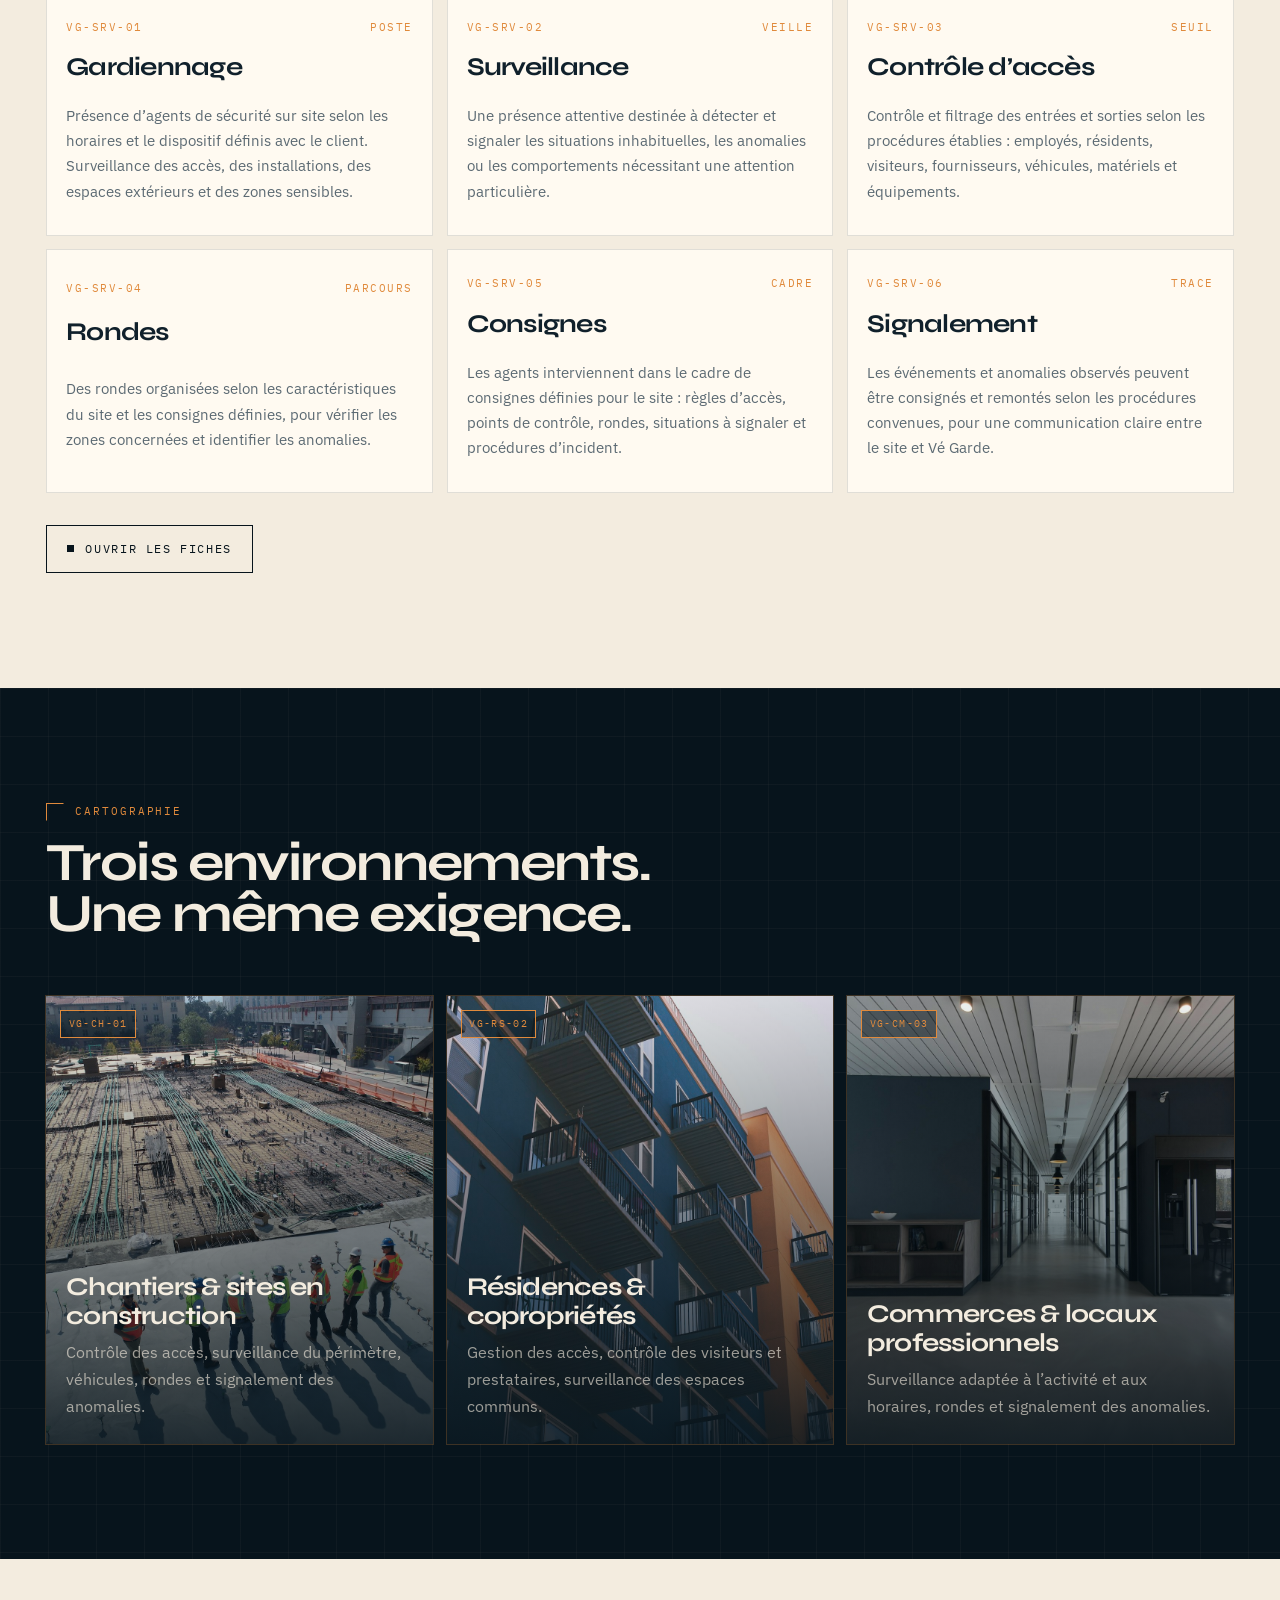
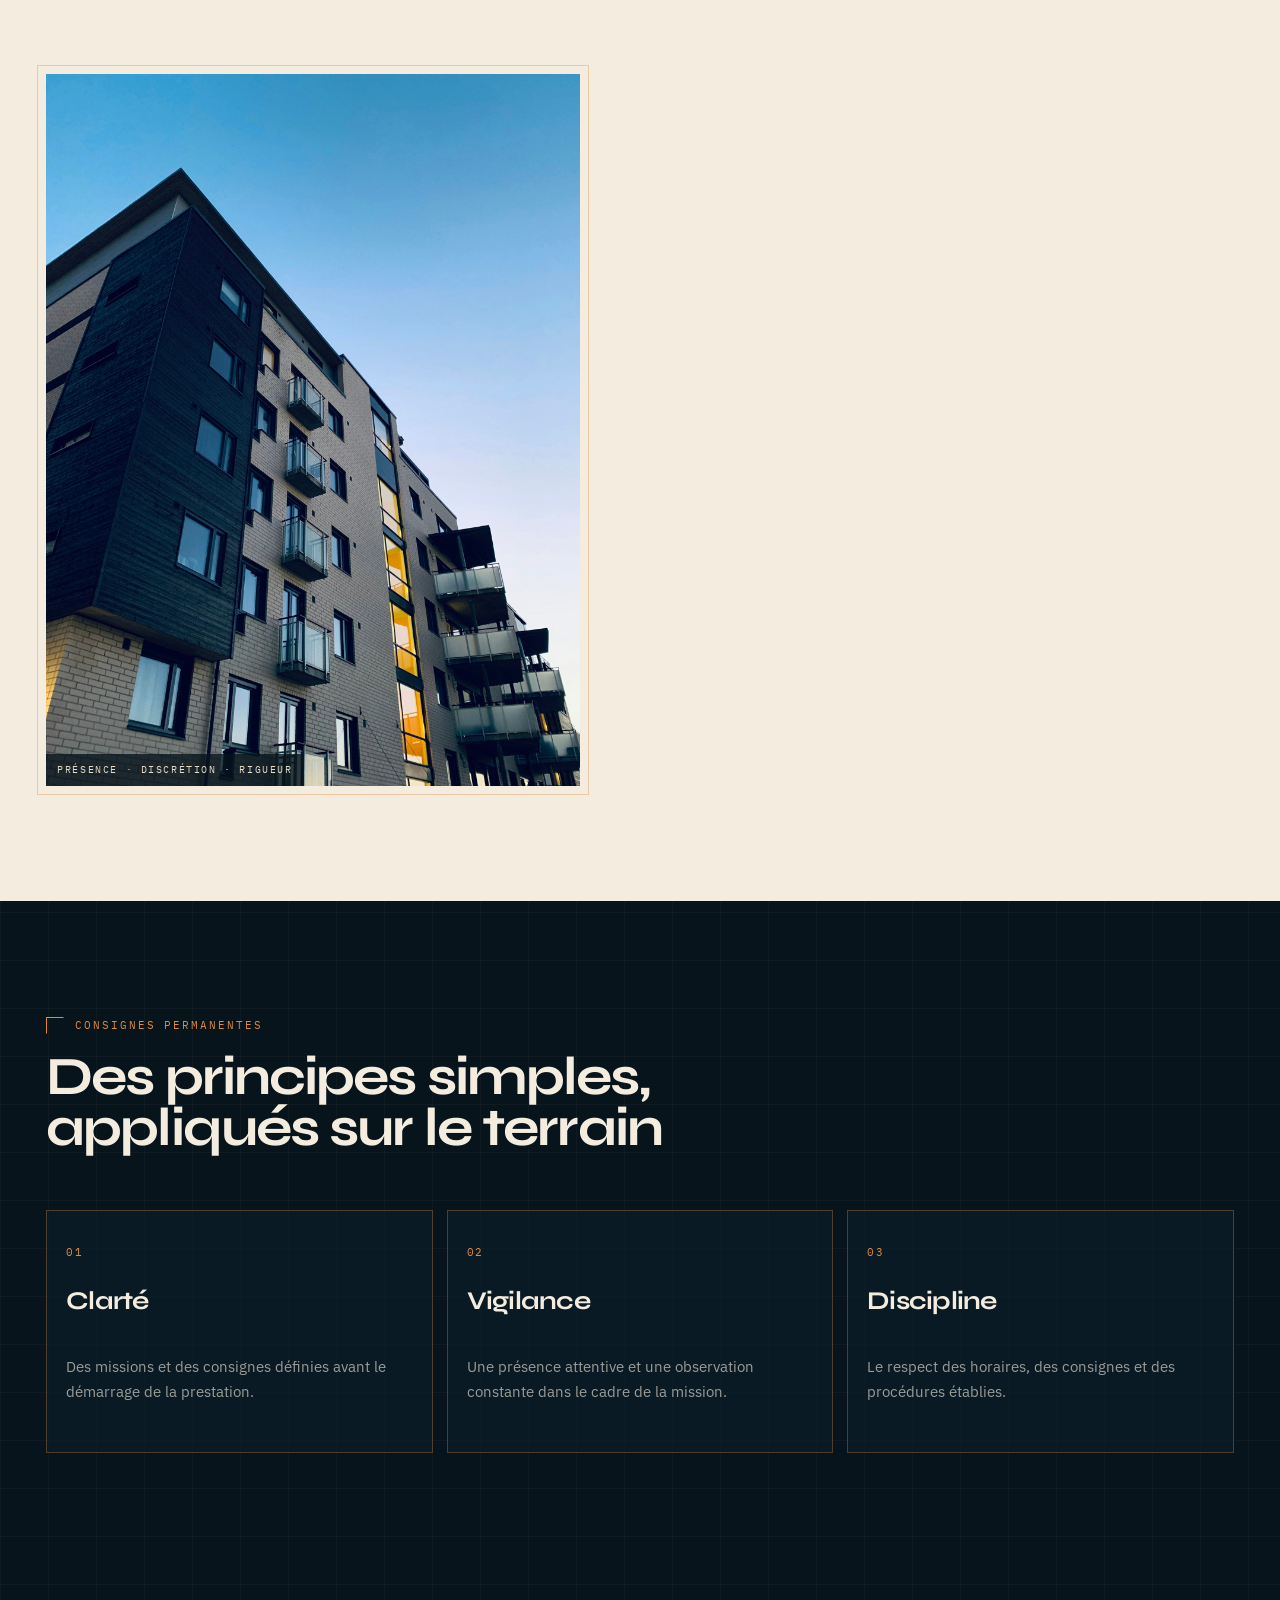
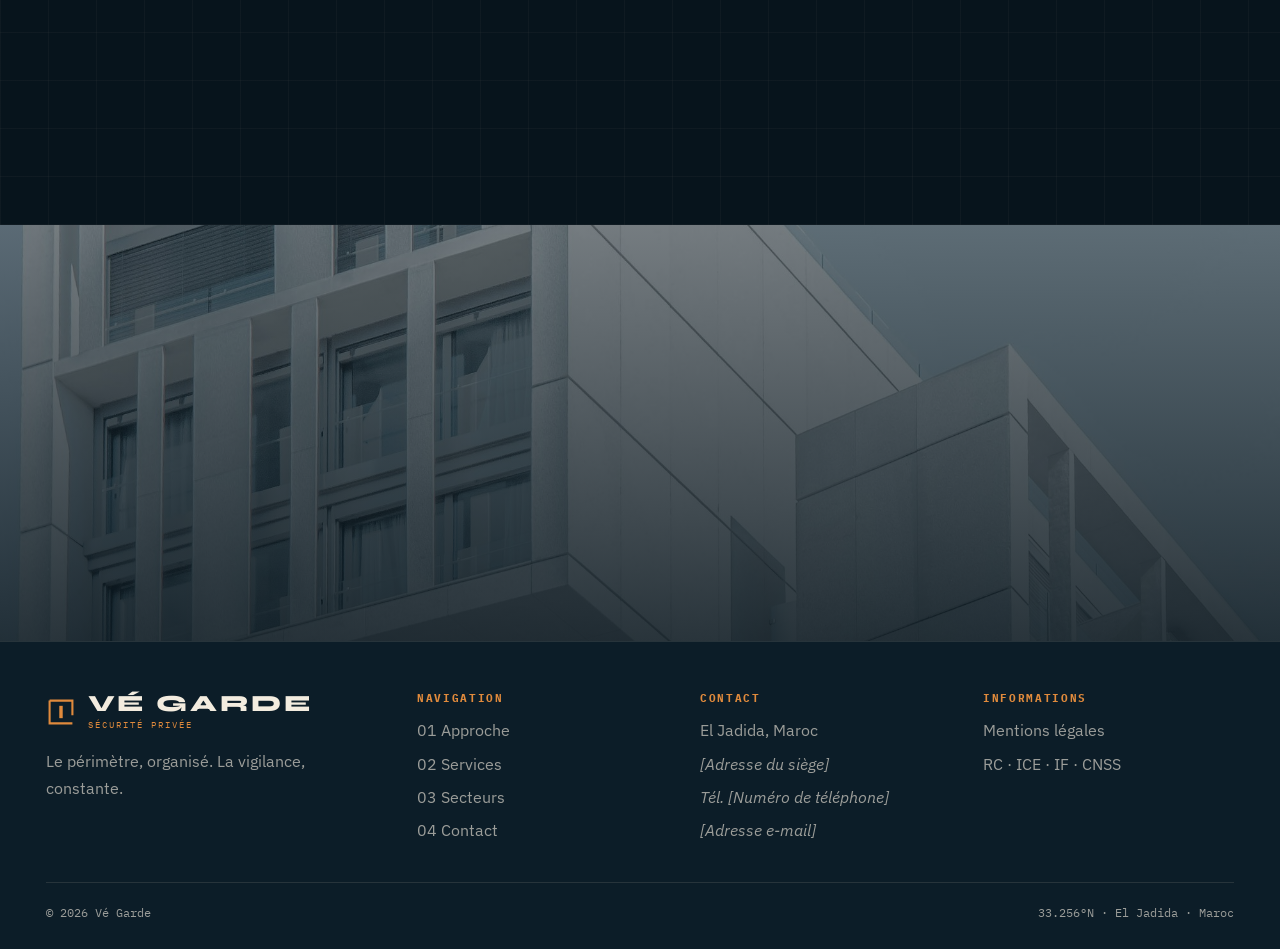
==== commit 6e20134c: "Give Vé Garde a site-plan identity, not a generic luxury template Rebuild the visual system around t" ====
--- a/index.html
+++ b/index.html
@@ -4,16 +4,16 @@
   <meta charset="UTF-8">
   <meta name="viewport" content="width=device-width, initial-scale=1">
   <title>Vé Garde — Sécurité privée à El Jadida</title>
-  <meta name="description" content="Vé Garde est une société marocaine spécialisée dans la sécurité privée, dédiée au gardiennage et à la surveillance des sites professionnels, résidentiels et en construction.">
-  <meta name="theme-color" content="#0d0c0a">
-  <meta property="og:title" content="Vé Garde — Sécurité privée">
+  <meta name="description" content="Vé Garde organise le gardiennage et la surveillance autour de chaque site : accès, consignes, présence des agents et suivi. El Jadida, Maroc.">
+  <meta name="theme-color" content="#07141C">
+  <meta property="og:title" content="Vé Garde — Le périmètre, organisé">
   <meta property="og:description" content="Une présence organisée. Une vigilance constante.">
   <meta property="og:type" content="website">
   <meta property="og:locale" content="fr_MA">
   <link rel="icon" href="favicon.svg" type="image/svg+xml">
   <link rel="preconnect" href="https://fonts.googleapis.com">
   <link rel="preconnect" href="https://fonts.gstatic.com" crossorigin>
-  <link href="https://fonts.googleapis.com/css2?family=Cormorant+Garamond:ital,wght@0,500;0,600;1,500&family=Outfit:wght@300;400;500;600&display=swap" rel="stylesheet">
+  <link href="https://fonts.googleapis.com/css2?family=IBM+Plex+Mono:wght@400;500&family=IBM+Plex+Sans:wght@400;500;600&family=Syne:wght@600;700;800&display=swap" rel="stylesheet">
   <link rel="stylesheet" href="css/style.css">
 </head>
 <body>
@@ -21,16 +21,19 @@
 
   <header class="site-header" data-header>
     <div class="header-inner">
-      <a class="wordmark" href="index.html" aria-label="Vé Garde — Accueil">
-        <span class="wordmark-name">VÉ GARDE</span>
-        <span class="wordmark-sub">Sécurité privée</span>
+      <a class="brand" href="index.html" aria-label="Vé Garde — Accueil">
+        <span class="mark" aria-hidden="true"></span>
+        <span class="wordmark">
+          <span class="wordmark-name">VÉ GARDE</span>
+          <span class="wordmark-sub">Sécurité privée</span>
+        </span>
       </a>
       <nav class="nav-desktop" aria-label="Navigation principale">
-        <a href="index.html" aria-current="page">Accueil</a>
-        <a href="approche.html">Approche</a>
-        <a href="services.html">Services</a>
-        <a href="secteurs.html">Secteurs</a>
-        <a href="contact.html">Contact</a>
+        <a href="index.html" aria-current="page"><b>00</b>Accueil</a>
+        <a href="approche.html"><b>01</b>Approche</a>
+        <a href="services.html"><b>02</b>Services</a>
+        <a href="secteurs.html"><b>03</b>Secteurs</a>
+        <a href="contact.html"><b>04</b>Contact</a>
       </nav>
       <button class="menu-toggle" type="button" data-menu-toggle aria-expanded="false" aria-controls="menu-mobile" aria-label="Ouvrir le menu">
         <span></span>
@@ -39,12 +42,12 @@
   </header>
 
   <nav class="nav-mobile" id="menu-mobile" data-menu aria-label="Menu mobile">
-    <a href="index.html" aria-current="page">Accueil</a>
-    <a href="approche.html">Approche</a>
-    <a href="services.html">Services</a>
-    <a href="secteurs.html">Secteurs</a>
-    <a href="contact.html">Contact</a>
-    <p class="nav-mobile-meta">El Jadida · Maroc</p>
+    <a href="index.html" aria-current="page">00 Accueil</a>
+    <a href="approche.html">01 Approche</a>
+    <a href="services.html">02 Services</a>
+    <a href="secteurs.html">03 Secteurs</a>
+    <a href="contact.html">04 Contact</a>
+    <p class="nav-mobile-meta">El Jadida · 33.256°N · Maroc</p>
   </nav>
 
   <main id="contenu">
@@ -52,15 +55,25 @@
       <div class="hero-media">
         <img src="img/hero.jpg" alt="Résidence contemporaine éclairée au crépuscule" width="2000" height="1333">
       </div>
+      <div class="hero-plan" aria-hidden="true">
+        <span class="corner tl"></span>
+        <span class="corner tr"></span>
+        <span class="corner bl"></span>
+        <span class="corner br"></span>
+        <span class="plan-tag n">Périmètre</span>
+        <span class="plan-tag w">Ronde</span>
+        <span class="gap">Accès</span>
+        <span class="patrol-dot"></span>
+      </div>
       <div class="hero-content">
-        <p class="hero-kicker">Sécurité privée · El Jadida</p>
+        <p class="hero-kicker">VG-00 · El Jadida · 33.256°N 8.508°W</p>
         <h1>Une présence organisée.<br>Une vigilance constante.</h1>
-        <p>Gardiennage et surveillance des sites professionnels, résidentiels et en construction — organisés autour de votre site.</p>
+        <p>Vé Garde n’applique pas un dispositif standard. Chaque site a ses accès, ses flux, son périmètre. Nous les organisons.</p>
         <div class="hero-actions">
           <a class="btn" href="contact.html">Demander une étude de site</a>
-          <a class="btn btn-ghost" href="approche.html">Découvrir notre approche</a>
-        </div>
-        <p class="scroll-hint" aria-hidden="true"><i></i> Défiler</p>
+          <a class="btn btn-ghost" href="approche.html">Lire le dispositif</a>
+        </div>
+        <p class="scroll-hint" aria-hidden="true"><i></i> Parcours</p>
       </div>
     </section>
 
@@ -68,14 +81,14 @@
       <div class="container split">
         <div class="split-copy reveal">
           <p class="eyebrow">La société</p>
-          <h2>Vé Garde</h2>
-          <p class="lede muted-light">Une société marocaine spécialisée dans la sécurité privée, dédiée au gardiennage et à la surveillance.</p>
+          <h2>Le site d’abord.</h2>
+          <p class="lede muted-light">Société marocaine de sécurité privée, dédiée au gardiennage et à la surveillance des sites professionnels, résidentiels et en construction.</p>
           <p>Vé Garde est une société marocaine spécialisée dans la sécurité privée, dédiée au gardiennage et à la surveillance des sites professionnels, résidentiels et en construction.</p>
           <p>Notre approche repose sur une organisation adaptée à chaque site : comprendre les besoins, définir les consignes, organiser la présence des agents et assurer le suivi de la prestation.</p>
         </div>
         <figure class="media-frame reveal delay-2">
           <img src="img/presence.jpg" alt="Immeuble contemporain vu depuis le sol" width="2000" height="1333" loading="lazy">
-          <figcaption class="media-caption">El Jadida · Maroc</figcaption>
+          <figcaption class="media-caption">VG · El Jadida · Maroc</figcaption>
         </figure>
       </div>
     </section>
@@ -83,115 +96,115 @@
     <section class="section">
       <div class="container">
         <div class="section-head reveal">
-          <p class="eyebrow">Notre approche</p>
+          <p class="eyebrow">Dispositif VG-01</p>
           <h2>Une sécurité adaptée à chaque site</h2>
           <p class="muted">Chaque site possède ses propres contraintes, ses accès, ses flux et ses points de vigilance. Avant la mise en place d’une prestation, nous cherchons à comprendre l’environnement du site et les besoins du client afin de définir un dispositif de sécurité cohérent avec la mission confiée.</p>
         </div>
-        <ol class="process">
-          <li class="process-item reveal">
-            <span class="process-num">01</span>
+        <ol class="ronde">
+          <li class="ronde-item reveal">
+            <span class="ronde-num">Poste 01</span>
             <h3>Analyse du besoin</h3>
             <p>Comprendre l’activité, les horaires, les accès et les principales contraintes du site.</p>
           </li>
-          <li class="process-item reveal delay-1">
-            <span class="process-num">02</span>
+          <li class="ronde-item reveal delay-1">
+            <span class="ronde-num">Poste 02</span>
             <h3>Visite du site</h3>
             <p>Identifier les points d’accès, les zones à surveiller, les flux de personnes et de véhicules ainsi que les besoins spécifiques.</p>
           </li>
-          <li class="process-item reveal delay-2">
-            <span class="process-num">03</span>
+          <li class="ronde-item reveal">
+            <span class="ronde-num">Poste 03</span>
             <h3>Organisation du dispositif</h3>
             <p>Définir les postes, les horaires, les rondes et les responsabilités selon le périmètre convenu.</p>
           </li>
-          <li class="process-item reveal">
-            <span class="process-num">04</span>
+          <li class="ronde-item reveal delay-1">
+            <span class="ronde-num">Poste 04</span>
             <h3>Consignes de sécurité</h3>
             <p>Mettre en place des consignes adaptées au fonctionnement du site et aux situations à signaler.</p>
           </li>
-          <li class="process-item reveal delay-1">
-            <span class="process-num">05</span>
+          <li class="ronde-item reveal">
+            <span class="ronde-num">Poste 05</span>
             <h3>Déploiement</h3>
             <p>Affecter les agents et assurer leur briefing avant la prise de poste.</p>
           </li>
-          <li class="process-item reveal delay-2">
-            <span class="process-num">06</span>
+          <li class="ronde-item reveal delay-1">
+            <span class="ronde-num">Poste 06</span>
             <h3>Suivi</h3>
             <p>Contrôler l’exécution des consignes, suivre les anomalies et maintenir un échange régulier avec le client.</p>
           </li>
         </ol>
-        <p class="mt-lg reveal"><a class="btn" href="approche.html">Lire l’approche complète</a></p>
+        <p class="mt-lg reveal"><a class="btn" href="approche.html">Parcourir les six postes</a></p>
       </div>
     </section>
 
     <section class="section light">
       <div class="container">
         <div class="section-head reveal">
-          <p class="eyebrow">Nos services</p>
+          <p class="eyebrow">Fiches de poste</p>
           <h2>Une prestation structurée autour de six éléments</h2>
         </div>
-        <div class="services-grid">
-          <article class="service-card reveal">
-            <span class="service-index">01 — Gardiennage</span>
-            <h3>Présence sur site</h3>
+        <div class="fiches">
+          <article class="fiche reveal">
+            <div class="fiche-head"><span>VG-SRV-01</span><span>Poste</span></div>
+            <h3>Gardiennage</h3>
             <p>Présence d’agents de sécurité sur site selon les horaires et le dispositif définis avec le client. Surveillance des accès, des installations, des espaces extérieurs et des zones sensibles.</p>
           </article>
-          <article class="service-card reveal delay-1">
-            <span class="service-index">02 — Surveillance</span>
-            <h3>Observation attentive</h3>
+          <article class="fiche reveal delay-1">
+            <div class="fiche-head"><span>VG-SRV-02</span><span>Veille</span></div>
+            <h3>Surveillance</h3>
             <p>Une présence attentive destinée à détecter et signaler les situations inhabituelles, les anomalies ou les comportements nécessitant une attention particulière.</p>
           </article>
-          <article class="service-card reveal delay-2">
-            <span class="service-index">03 — Contrôle d’accès</span>
-            <h3>Filtrage des flux</h3>
+          <article class="fiche reveal delay-2">
+            <div class="fiche-head"><span>VG-SRV-03</span><span>Seuil</span></div>
+            <h3>Contrôle d’accès</h3>
             <p>Contrôle et filtrage des entrées et sorties selon les procédures établies : employés, résidents, visiteurs, fournisseurs, véhicules, matériels et équipements.</p>
           </article>
-          <article class="service-card reveal">
-            <span class="service-index">04 — Rondes</span>
-            <h3>Parcours organisés</h3>
+          <article class="fiche reveal">
+            <div class="fiche-head"><span>VG-SRV-04</span><span>Parcours</span></div>
+            <h3>Rondes</h3>
             <p>Des rondes organisées selon les caractéristiques du site et les consignes définies, pour vérifier les zones concernées et identifier les anomalies.</p>
           </article>
-          <article class="service-card reveal delay-1">
-            <span class="service-index">05 — Consignes</span>
-            <h3>Cadre d’intervention</h3>
+          <article class="fiche reveal delay-1">
+            <div class="fiche-head"><span>VG-SRV-05</span><span>Cadre</span></div>
+            <h3>Consignes</h3>
             <p>Les agents interviennent dans le cadre de consignes définies pour le site : règles d’accès, points de contrôle, rondes, situations à signaler et procédures d’incident.</p>
           </article>
-          <article class="service-card reveal delay-2">
-            <span class="service-index">06 — Reporting</span>
-            <h3>Traçabilité claire</h3>
+          <article class="fiche reveal delay-2">
+            <div class="fiche-head"><span>VG-SRV-06</span><span>Trace</span></div>
+            <h3>Signalement</h3>
             <p>Les événements et anomalies observés peuvent être consignés et remontés selon les procédures convenues, pour une communication claire entre le site et Vé Garde.</p>
           </article>
         </div>
-        <p class="mt-lg reveal"><a class="btn btn-dark" href="services.html">Voir tous les services</a></p>
+        <p class="mt-lg reveal"><a class="btn btn-dark" href="services.html">Ouvrir les fiches</a></p>
       </div>
     </section>
 
     <section class="section">
       <div class="container-wide">
         <div class="section-head reveal">
-          <p class="eyebrow">Nos secteurs</p>
+          <p class="eyebrow">Cartographie</p>
           <h2>Trois environnements. Une même exigence.</h2>
         </div>
         <div class="sectors-grid">
-          <a class="sector-card reveal" href="secteurs.html#chantiers">
+          <a class="dossier reveal" href="secteurs.html#chantiers">
             <img src="img/chantier.jpg" alt="Chantier de construction" width="1800" height="1200" loading="lazy">
-            <div class="sector-body">
-              <span class="service-index">01</span>
+            <span class="dossier-stamp">VG-CH-01</span>
+            <div class="dossier-body">
               <h3>Chantiers &amp; sites en construction</h3>
               <p>Contrôle des accès, surveillance du périmètre, véhicules, rondes et signalement des anomalies.</p>
             </div>
           </a>
-          <a class="sector-card reveal delay-1" href="secteurs.html#residences">
+          <a class="dossier reveal delay-1" href="secteurs.html#residences">
             <img src="img/residence.jpg" alt="Résidence contemporaine" width="1800" height="1200" loading="lazy">
-            <div class="sector-body">
-              <span class="service-index">02</span>
+            <span class="dossier-stamp">VG-RS-02</span>
+            <div class="dossier-body">
               <h3>Résidences &amp; copropriétés</h3>
               <p>Gestion des accès, contrôle des visiteurs et prestataires, surveillance des espaces communs.</p>
             </div>
           </a>
-          <a class="sector-card reveal delay-2" href="secteurs.html#commerces">
+          <a class="dossier reveal delay-2" href="secteurs.html#commerces">
             <img src="img/commerce.jpg" alt="Locaux professionnels" width="1800" height="1202" loading="lazy">
-            <div class="sector-body">
-              <span class="service-index">03</span>
+            <span class="dossier-stamp">VG-CM-03</span>
+            <div class="dossier-body">
               <h3>Commerces &amp; locaux professionnels</h3>
               <p>Surveillance adaptée à l’activité et aux horaires, rondes et signalement des anomalies.</p>
             </div>
@@ -203,7 +216,7 @@
     <section class="section light">
       <div class="container split reverse">
         <div class="split-copy reveal">
-          <p class="eyebrow">Nos agents</p>
+          <p class="eyebrow">Présence</p>
           <h2>Une présence professionnelle sur le terrain</h2>
           <p>L’agent de sécurité représente le premier contact de la prestation avec le site et ses occupants.</p>
           <p>Nous accordons une attention particulière à la sélection, à la présentation, à la ponctualité, à la vigilance et au respect des consignes.</p>
@@ -219,7 +232,7 @@
     <section class="section">
       <div class="container">
         <div class="section-head reveal">
-          <p class="eyebrow">Notre engagement</p>
+          <p class="eyebrow">Consignes permanentes</p>
           <h2>Des principes simples, appliqués sur le terrain</h2>
         </div>
         <div class="values-grid">
@@ -254,12 +267,12 @@
 
     <section class="cta-band">
       <div class="container reveal">
-        <p class="eyebrow">Vé Garde</p>
+        <p class="eyebrow">VG · El Jadida</p>
         <h2>La sécurité, organisée autour de votre site.</h2>
-        <p>Sécurité privée · Gardiennage · Surveillance — El Jadida, Maroc.</p>
+        <p>Sécurité privée · Gardiennage · Surveillance — un dispositif, un périmètre, un suivi.</p>
         <div class="hero-actions">
-          <a class="btn" href="contact.html">Nous contacter</a>
-          <a class="btn btn-ghost" href="services.html">Nos services</a>
+          <a class="btn" href="contact.html">Ouvrir un dossier</a>
+          <a class="btn btn-ghost" href="services.html">Fiches de poste</a>
         </div>
       </div>
     </section>
@@ -269,16 +282,21 @@
     <div class="container">
       <div class="footer-grid">
         <div class="footer-brand">
-          <p class="wordmark-name">VÉ GARDE</p>
-          <p class="wordmark-sub">Sécurité privée</p>
-          <p class="muted footer-lead">Une présence organisée. Une vigilance constante.</p>
+          <a class="brand" href="index.html">
+            <span class="mark" aria-hidden="true"></span>
+            <span class="wordmark">
+              <span class="wordmark-name">VÉ GARDE</span>
+              <span class="wordmark-sub">Sécurité privée</span>
+            </span>
+          </a>
+          <p class="muted footer-lead">Le périmètre, organisé. La vigilance, constante.</p>
         </div>
         <div class="footer-col">
           <h3>Navigation</h3>
-          <a href="approche.html">Approche</a>
-          <a href="services.html">Services</a>
-          <a href="secteurs.html">Secteurs</a>
-          <a href="contact.html">Contact</a>
+          <a href="approche.html">01 Approche</a>
+          <a href="services.html">02 Services</a>
+          <a href="secteurs.html">03 Secteurs</a>
+          <a href="contact.html">04 Contact</a>
         </div>
         <div class="footer-col">
           <h3>Contact</h3>
@@ -294,8 +312,8 @@
         </div>
       </div>
       <div class="footer-bottom">
-        <p>© <span data-year>2026</span> Vé Garde. Tous droits réservés.</p>
-        <p>El Jadida · Maroc</p>
+        <p>© <span data-year>2026</span> Vé Garde</p>
+        <p>33.256°N · El Jadida · Maroc</p>
       </div>
     </div>
   </footer>
--- a/css/style.css
+++ b/css/style.css
@@ -1,25 +1,25 @@
 :root {
-  --ink: #0d0c0a;
-  --ink-2: #151412;
-  --ink-3: #1e1c19;
-  --bone: #f3eee4;
-  --bone-2: #e8e1d3;
-  --brass: #c4a46a;
-  --brass-soft: #d4bc8c;
-  --brass-dim: #8f7544;
-  --line: rgba(196, 164, 106, 0.28);
-  --line-light: rgba(26, 24, 20, 0.12);
-  --text-dark: #f3eee4;
-  --muted-dark: rgba(243, 238, 228, 0.64);
-  --text-light: #1a1814;
-  --muted-light: #6b6558;
-  --danger: #b54a3c;
-  --header-h: 5.25rem;
-  --gutter: clamp(1.25rem, 4vw, 4.5rem);
-  --max: 76rem;
+  --night: #07141c;
+  --night-2: #0c1d28;
+  --night-3: #122533;
+  --stone: #e6d9c5;
+  --paper: #f3ecdf;
+  --signal: #e08a3c;
+  --signal-soft: #f0b27a;
+  --line: rgba(224, 138, 60, 0.32);
+  --line-dim: rgba(230, 217, 197, 0.12);
+  --line-stone: rgba(7, 20, 28, 0.12);
+  --text: #f3ecdf;
+  --muted: rgba(243, 236, 223, 0.62);
+  --ink: #10202b;
+  --ink-muted: #5c6a73;
+  --header-h: 4.85rem;
+  --gutter: clamp(1.1rem, 3.6vw, 3.4rem);
+  --max: 78rem;
   --ease: cubic-bezier(0.22, 1, 0.36, 1);
-  --font-serif: "Cormorant Garamond", "Iowan Old Style", "Palatino Linotype", Palatino, serif;
-  --font-sans: "Outfit", "Avenir Next", "Segoe UI", sans-serif;
+  --font-display: "Syne", "Avenir Next", sans-serif;
+  --font-sans: "IBM Plex Sans", "Segoe UI", sans-serif;
+  --font-mono: "IBM Plex Mono", "SFMono-Regular", ui-monospace, monospace;
 }
 
 *,
@@ -36,14 +36,15 @@
 
 body {
   font-family: var(--font-sans);
-  font-weight: 400;
-  color: var(--text-dark);
-  background: var(--ink);
+  background: var(--night);
+  color: var(--text);
   line-height: 1.65;
-  font-size: 1.05rem;
-  letter-spacing: 0.01em;
+  font-size: 1.02rem;
   -webkit-font-smoothing: antialiased;
-  text-rendering: optimizeLegibility;
+  background-image:
+    linear-gradient(rgba(230, 217, 197, 0.035) 1px, transparent 1px),
+    linear-gradient(90deg, rgba(230, 217, 197, 0.035) 1px, transparent 1px);
+  background-size: 48px 48px;
 }
 
 body.nav-open {
@@ -80,8 +81,8 @@
 }
 
 ::selection {
-  background: var(--brass);
-  color: var(--ink);
+  background: var(--signal);
+  color: var(--night);
 }
 
 .skip-link {
@@ -89,12 +90,11 @@
   left: 1rem;
   top: -4rem;
   z-index: 100;
-  background: var(--brass);
-  color: var(--ink);
-  padding: 0.6rem 1rem;
-  font-size: 0.85rem;
-  letter-spacing: 0.08em;
-  text-transform: uppercase;
+  background: var(--signal);
+  color: var(--night);
+  padding: 0.55rem 0.9rem;
+  font-family: var(--font-mono);
+  font-size: 0.75rem;
 }
 
 .skip-link:focus {
@@ -107,116 +107,146 @@
 }
 
 .container-wide {
-  width: min(100% - var(--gutter) * 2, 92rem);
+  width: min(100% - var(--gutter) * 2, 94rem);
   margin-inline: auto;
+}
+
+.ref {
+  font-family: var(--font-mono);
+  font-size: 0.68rem;
+  letter-spacing: 0.16em;
+  text-transform: uppercase;
+  color: var(--signal);
 }
 
 .eyebrow {
   display: inline-flex;
   align-items: center;
-  gap: 0.85rem;
-  font-size: 0.72rem;
-  font-weight: 500;
-  letter-spacing: 0.28em;
-  text-transform: uppercase;
-  color: var(--brass);
+  gap: 0.7rem;
+  font-family: var(--font-mono);
+  font-size: 0.68rem;
+  letter-spacing: 0.18em;
+  text-transform: uppercase;
+  color: var(--signal);
 }
 
 .eyebrow::before {
   content: "";
-  width: 2.1rem;
-  height: 1px;
-  background: var(--brass);
-}
-
-.serif {
-  font-family: var(--font-serif);
-  font-weight: 500;
-  letter-spacing: -0.02em;
-  line-height: 1.05;
+  width: 1.1rem;
+  height: 1.1rem;
+  border: 1px solid var(--signal);
+  border-right-color: transparent;
+  border-bottom-color: transparent;
 }
 
 h1,
 h2,
 .display {
-  font-family: var(--font-serif);
-  font-weight: 500;
-  letter-spacing: -0.025em;
-  line-height: 0.98;
+  font-family: var(--font-display);
+  font-weight: 700;
+  letter-spacing: -0.035em;
+  line-height: 0.96;
 }
 
 h1 {
-  font-size: clamp(3.1rem, 8.4vw, 7.4rem);
+  font-size: clamp(2.7rem, 7.4vw, 6.4rem);
 }
 
 h2 {
-  font-size: clamp(2.2rem, 4.6vw, 4.4rem);
+  font-size: clamp(1.9rem, 4.2vw, 3.7rem);
 }
 
 h3 {
-  font-family: var(--font-serif);
-  font-size: clamp(1.55rem, 2.4vw, 2.15rem);
-  font-weight: 500;
+  font-family: var(--font-display);
+  font-size: clamp(1.25rem, 2vw, 1.7rem);
+  font-weight: 700;
   line-height: 1.15;
+  letter-spacing: -0.03em;
 }
 
 .lede {
-  font-size: clamp(1.12rem, 1.7vw, 1.35rem);
-  line-height: 1.7;
-  max-width: 40rem;
+  font-size: clamp(1.05rem, 1.5vw, 1.22rem);
+  max-width: 38rem;
+  line-height: 1.65;
 }
 
 .muted {
-  color: var(--muted-dark);
+  color: var(--muted);
 }
 
 .muted-light {
-  color: var(--muted-light);
+  color: var(--ink-muted);
 }
 
 .btn {
   display: inline-flex;
   align-items: center;
-  justify-content: center;
-  gap: 0.75rem;
-  min-height: 3.15rem;
-  padding: 0.85rem 1.55rem;
-  border: 1px solid var(--brass);
-  color: var(--bone);
-  font-size: 0.78rem;
-  font-weight: 500;
-  letter-spacing: 0.18em;
-  text-transform: uppercase;
-  transition: background 0.35s var(--ease), color 0.35s var(--ease), transform 0.35s var(--ease);
+  gap: 0.7rem;
+  min-height: 3rem;
+  padding: 0.75rem 1.25rem;
+  border: 1px solid var(--signal);
+  color: var(--text);
+  font-family: var(--font-mono);
+  font-size: 0.72rem;
+  letter-spacing: 0.14em;
+  text-transform: uppercase;
+  transition: background 0.3s var(--ease), color 0.3s var(--ease);
+}
+
+.btn::before {
+  content: "";
+  width: 0.45rem;
+  height: 0.45rem;
+  background: var(--signal);
 }
 
 .btn:hover,
 .btn:focus-visible {
-  background: var(--brass);
-  color: var(--ink);
+  background: var(--signal);
+  color: var(--night);
+}
+
+.btn:hover::before,
+.btn:focus-visible::before {
+  background: var(--night);
 }
 
 .btn-dark {
-  border-color: var(--ink);
-  color: var(--ink);
+  border-color: var(--night);
+  color: var(--night);
+}
+
+.btn-dark::before {
+  background: var(--night);
 }
 
 .btn-dark:hover,
 .btn-dark:focus-visible {
-  background: var(--ink);
-  color: var(--bone);
+  background: var(--night);
+  color: var(--stone);
+}
+
+.btn-dark:hover::before,
+.btn-dark:focus-visible::before {
+  background: var(--signal);
 }
 
 .btn-ghost {
   border-color: transparent;
-  padding-inline: 0;
+  padding-inline: 0.2rem;
   min-height: 0;
 }
 
 .btn-ghost:hover,
 .btn-ghost:focus-visible {
   background: transparent;
-  color: var(--brass);
+  color: var(--signal);
+}
+
+.btn-ghost::before {
+  width: 1.2rem;
+  height: 1px;
+  background: var(--signal);
 }
 
 .site-header {
@@ -226,90 +256,93 @@
   height: var(--header-h);
   display: flex;
   align-items: center;
-  transition: background 0.4s var(--ease), border-color 0.4s var(--ease), backdrop-filter 0.4s var(--ease);
   border-bottom: 1px solid transparent;
+  transition: background 0.35s var(--ease), border-color 0.35s var(--ease);
 }
 
 .site-header.is-scrolled,
 .page-inner .site-header {
-  background: rgba(13, 12, 10, 0.88);
-  border-bottom-color: rgba(243, 238, 228, 0.08);
-  backdrop-filter: blur(18px);
+  background: rgba(7, 20, 28, 0.92);
+  border-bottom-color: var(--line-dim);
+  backdrop-filter: blur(16px);
 }
 
 .header-inner {
-  width: min(100% - var(--gutter) * 2, 92rem);
+  width: min(100% - var(--gutter) * 2, 94rem);
   margin-inline: auto;
   display: flex;
   align-items: center;
   justify-content: space-between;
-  gap: 1.5rem;
+  gap: 1.2rem;
+}
+
+.brand {
+  display: flex;
+  align-items: center;
+  gap: 0.75rem;
+}
+
+.mark {
+  width: 1.85rem;
+  height: 1.85rem;
+  flex: none;
+  background: var(--signal);
+  -webkit-mask: url("../img/mark.svg") center / contain no-repeat;
+  mask: url("../img/mark.svg") center / contain no-repeat;
 }
 
 .wordmark {
   display: flex;
   flex-direction: column;
-  gap: 0.08rem;
+  gap: 0.12rem;
 }
 
 .wordmark-name {
-  font-family: var(--font-serif);
-  font-size: 1.55rem;
-  font-weight: 600;
-  letter-spacing: 0.14em;
+  font-family: var(--font-display);
+  font-size: 1.15rem;
+  font-weight: 800;
+  letter-spacing: 0.12em;
   line-height: 1;
 }
 
 .wordmark-sub {
-  font-size: 0.62rem;
-  letter-spacing: 0.32em;
-  text-transform: uppercase;
-  color: var(--brass);
+  font-family: var(--font-mono);
+  font-size: 0.58rem;
+  letter-spacing: 0.22em;
+  text-transform: uppercase;
+  color: var(--signal);
 }
 
 .nav-desktop {
   display: none;
   align-items: center;
-  gap: 2rem;
+  gap: 1.55rem;
 }
 
 .nav-desktop a {
-  font-size: 0.78rem;
-  letter-spacing: 0.16em;
-  text-transform: uppercase;
-  color: rgba(243, 238, 228, 0.78);
-  position: relative;
-}
-
-.nav-desktop a::after {
-  content: "";
-  position: absolute;
-  left: 0;
-  bottom: -0.4rem;
-  width: 100%;
-  height: 1px;
-  background: var(--brass);
-  transform: scaleX(0);
-  transform-origin: left;
-  transition: transform 0.35s var(--ease);
+  font-family: var(--font-mono);
+  font-size: 0.7rem;
+  letter-spacing: 0.12em;
+  text-transform: uppercase;
+  color: var(--muted);
+}
+
+.nav-desktop a b {
+  color: var(--signal);
+  font-weight: 500;
+  margin-right: 0.35rem;
 }
 
 .nav-desktop a:hover,
 .nav-desktop a[aria-current="page"] {
-  color: var(--bone);
-}
-
-.nav-desktop a:hover::after,
-.nav-desktop a[aria-current="page"]::after {
-  transform: scaleX(1);
+  color: var(--text);
 }
 
 .menu-toggle {
-  width: 2.6rem;
-  height: 2.6rem;
+  width: 2.5rem;
+  height: 2.5rem;
   display: grid;
   place-items: center;
-  position: relative;
   z-index: 50;
 }
 
@@ -317,14 +350,11 @@
 .menu-toggle span::before,
 .menu-toggle span::after {
   display: block;
-  width: 1.35rem;
+  width: 1.25rem;
   height: 1px;
-  background: var(--bone);
-  transition: transform 0.35s var(--ease), opacity 0.35s var(--ease);
-}
-
-.menu-toggle span {
-  position: relative;
+  background: var(--stone);
+  position: relative;
+  transition: transform 0.3s var(--ease), opacity 0.3s var(--ease);
 }
 
 .menu-toggle span::before,
@@ -359,55 +389,54 @@
 .nav-mobile {
   position: fixed;
   inset: 0;
-  background: var(--ink);
+  background: var(--night);
   display: flex;
   flex-direction: column;
   justify-content: flex-end;
-  padding: 6.5rem var(--gutter) 2.5rem;
-  transform: translateY(-12px);
+  padding: 6.2rem var(--gutter) 2.2rem;
   opacity: 0;
   pointer-events: none;
-  transition: opacity 0.4s var(--ease), transform 0.4s var(--ease);
   z-index: 35;
+  transition: opacity 0.35s var(--ease);
 }
 
 .nav-mobile.is-open {
   opacity: 1;
-  transform: none;
   pointer-events: auto;
 }
 
 .nav-mobile a {
-  font-family: var(--font-serif);
-  font-size: clamp(2.4rem, 8vw, 3.6rem);
-  line-height: 1.15;
-  border-bottom: 1px solid rgba(243, 238, 228, 0.1);
-  padding: 0.55rem 0;
+  font-family: var(--font-display);
+  font-size: clamp(2.1rem, 8vw, 3.2rem);
+  font-weight: 700;
+  border-bottom: 1px solid var(--line-dim);
+  padding: 0.45rem 0;
 }
 
 .nav-mobile a[aria-current="page"] {
-  color: var(--brass);
+  color: var(--signal);
 }
 
 .nav-mobile-meta {
-  margin-top: 2rem;
-  color: var(--muted-dark);
-  font-size: 0.85rem;
-  letter-spacing: 0.12em;
-  text-transform: uppercase;
+  margin-top: 1.6rem;
+  font-family: var(--font-mono);
+  font-size: 0.72rem;
+  letter-spacing: 0.16em;
+  text-transform: uppercase;
+  color: var(--muted);
+}
+
+.hero,
+.page-hero {
+  position: relative;
+  isolation: isolate;
+  overflow: hidden;
 }
 
 .hero {
-  position: relative;
   min-height: 100svh;
   display: grid;
   align-items: end;
-  overflow: hidden;
-  isolation: isolate;
-}
-
-.hero-center {
-  align-items: center;
 }
 
 .hero-media,
@@ -423,7 +452,6 @@
   height: 100%;
   object-fit: cover;
   object-position: center 62%;
-  transform: scale(1.06);
 }
 
 .hero::after,
@@ -433,63 +461,158 @@
   inset: 0;
   z-index: -1;
   background:
-    linear-gradient(180deg, rgba(13, 12, 10, 0.28) 0%, rgba(13, 12, 10, 0.18) 32%, rgba(13, 12, 10, 0.78) 78%, var(--ink) 100%),
-    linear-gradient(90deg, rgba(13, 12, 10, 0.45), transparent 55%);
-}
-
-.hero::before,
-.page-hero::before {
-  content: "";
-  position: absolute;
-  inset: 0;
-  z-index: -1;
-  opacity: 0.18;
+    linear-gradient(180deg, rgba(7, 20, 28, 0.35) 0%, rgba(7, 20, 28, 0.2) 40%, rgba(7, 20, 28, 0.88) 100%),
+    linear-gradient(90deg, rgba(7, 20, 28, 0.45), transparent 58%);
+}
+
+.hero-plan {
   pointer-events: none;
-  background-image: url("data:image/svg+xml,%3Csvg xmlns='http://www.w3.org/2000/svg' width='180' height='180'%3E%3Cfilter id='n'%3E%3CfeTurbulence type='fractalNoise' baseFrequency='.8' numOctaves='4' stitchTiles='stitch'/%3E%3C/filter%3E%3Crect width='180' height='180' filter='url(%23n)' opacity='.55'/%3E%3C/svg%3E");
+  position: absolute;
+  inset: calc(var(--header-h) + 0.9rem) 0.9rem 0.9rem;
+  border: 1px dashed rgba(224, 138, 60, 0.45);
+  z-index: 1;
+}
+
+.hero-plan .corner {
+  position: absolute;
+  width: 1.1rem;
+  height: 1.1rem;
+  border: 2px solid var(--signal);
+}
+
+.hero-plan .corner.tl {
+  top: -1px;
+  left: -1px;
+  border-right: 0;
+  border-bottom: 0;
+}
+
+.hero-plan .corner.tr {
+  top: -1px;
+  right: -1px;
+  border-left: 0;
+  border-bottom: 0;
+}
+
+.hero-plan .corner.bl {
+  bottom: -1px;
+  left: -1px;
+  border-right: 0;
+  border-top: 0;
+}
+
+.hero-plan .corner.br {
+  bottom: -1px;
+  right: 1.6rem;
+  border-left: 0;
+  border-top: 0;
+}
+
+.hero-plan .gap {
+  position: absolute;
+  right: -1px;
+  bottom: 0.55rem;
+  width: 1.7rem;
+  height: 1.7rem;
+  background: transparent;
+  border-bottom: 0;
+  font-family: var(--font-mono);
+  font-size: 0.58rem;
+  letter-spacing: 0.14em;
+  color: var(--signal);
+  display: flex;
+  align-items: flex-end;
+  justify-content: flex-end;
+}
+
+.plan-tag {
+  position: absolute;
+  font-family: var(--font-mono);
+  font-size: 0.6rem;
+  letter-spacing: 0.16em;
+  text-transform: uppercase;
+  color: var(--signal);
+  background: rgba(7, 20, 28, 0.55);
+  padding: 0.22rem 0.4rem;
+}
+
+.plan-tag.n {
+  top: 0.6rem;
+  left: 50%;
+  transform: translateX(-50%);
+}
+
+.plan-tag.w {
+  left: 0.6rem;
+  top: 42%;
+  writing-mode: vertical-rl;
+  transform: rotate(180deg);
+}
+
+.hero-plan .patrol-dot {
+  position: absolute;
+  top: 0;
+  left: 0;
+  width: 8px;
+  height: 8px;
+  background: var(--signal);
+  box-shadow: 0 0 12px var(--signal);
+  offset-path: border-box;
+  offset-anchor: center;
+  animation: patrol 16s linear infinite;
+}
+
+@keyframes patrol {
+  to {
+    offset-distance: 100%;
+  }
 }
 
 .hero-content {
-  width: min(100% - var(--gutter) * 2, 92rem);
-  margin: 0 auto 5.5rem;
-  display: grid;
-  gap: 1.6rem;
+  position: relative;
+  z-index: 2;
+  width: min(100% - var(--gutter) * 2, 94rem);
+  margin: 0 auto 4.8rem;
+  display: grid;
+  gap: 1.2rem;
 }
 
 .hero-kicker {
-  font-size: 0.78rem;
-  letter-spacing: 0.34em;
-  text-transform: uppercase;
-  color: var(--brass);
-}
-
-.hero p {
+  font-family: var(--font-mono);
+  font-size: 0.7rem;
+  letter-spacing: 0.18em;
+  text-transform: uppercase;
+  color: var(--signal);
+}
+
+.hero-content p {
   max-width: 34rem;
-  color: var(--muted-dark);
-  font-size: 1.08rem;
+  color: var(--muted);
 }
 
 .hero-actions {
   display: flex;
   flex-wrap: wrap;
-  gap: 0.9rem 1.4rem;
+  gap: 0.85rem 1.3rem;
   align-items: center;
-  margin-top: 0.4rem;
+  margin-top: 0.25rem;
 }
 
 .scroll-hint {
   display: flex;
   align-items: center;
-  gap: 0.7rem;
-  font-size: 0.7rem;
-  letter-spacing: 0.22em;
-  text-transform: uppercase;
-  color: var(--muted-dark);
+  gap: 0.65rem;
+  font-family: var(--font-mono);
+  font-size: 0.62rem;
+  letter-spacing: 0.2em;
+  text-transform: uppercase;
+  color: var(--muted);
 }
 
 .scroll-hint i {
   width: 1px;
-  height: 2.6rem;
-  background: var(--brass);
+  height: 2.2rem;
+  background: var(--signal);
   display: block;
   animation: pulse-line 1.8s ease-in-out infinite;
 }
@@ -497,9 +620,9 @@
 @keyframes pulse-line {
   0%,
   100% {
-    transform: scaleY(0.55);
+    transform: scaleY(0.45);
     transform-origin: top;
-    opacity: 0.45;
+    opacity: 0.4;
   }
   50% {
     transform: scaleY(1);
@@ -508,181 +631,200 @@
 }
 
 .section {
-  padding: clamp(4.5rem, 10vw, 8.5rem) 0;
-  position: relative;
-}
-
-.section-head.wide {
+  padding: clamp(4.2rem, 9vw, 7.6rem) 0;
+  position: relative;
+}
+
+.section-head {
+  display: grid;
+  gap: 1rem;
+  margin-bottom: clamp(2.1rem, 4.5vw, 3.5rem);
   max-width: 42rem;
 }
 
-.footer-lead {
-  margin-top: 1.2rem;
-  max-width: 22rem;
-}
-
 .split {
   display: grid;
-  gap: 2.5rem;
+  gap: 2.2rem;
 }
 
 .split-copy p + p {
-  margin-top: 1.1rem;
-  color: var(--muted-dark);
+  margin-top: 1rem;
+  color: var(--muted);
 }
 
 .light {
-  background: var(--bone);
-  color: var(--text-light);
+  background: var(--paper);
+  color: var(--ink);
 }
 
 .light .muted,
 .light .split-copy p + p {
-  color: var(--muted-light);
+  color: var(--ink-muted);
+}
+
+.light .mark {
+  background: var(--night);
 }
 
 .media-frame {
   position: relative;
   overflow: hidden;
-  min-height: 28rem;
+  min-height: 26rem;
+  outline: 1px solid rgba(224, 138, 60, 0.35);
+  outline-offset: 8px;
 }
 
 .media-frame img {
   width: 100%;
   height: 100%;
   object-fit: cover;
-  min-height: 28rem;
+  min-height: 26rem;
 }
 
 .media-caption {
   position: absolute;
-  left: 1.1rem;
-  bottom: 1.1rem;
+  left: 0;
+  bottom: 0;
+  font-family: var(--font-mono);
+  font-size: 0.62rem;
+  letter-spacing: 0.16em;
+  text-transform: uppercase;
+  color: var(--stone);
+  background: rgba(7, 20, 28, 0.78);
+  padding: 0.5rem 0.7rem;
+}
+
+.ronde {
+  position: relative;
+  display: grid;
+  gap: 0;
+  padding-left: 2.1rem;
+}
+
+.ronde::before {
+  content: "";
+  position: absolute;
+  left: 0.55rem;
+  top: 0.4rem;
+  bottom: 0.4rem;
+  width: 1px;
+  background: linear-gradient(var(--signal), rgba(224, 138, 60, 0.15));
+}
+
+.ronde-item {
+  position: relative;
+  padding: 1.15rem 0 1.35rem 0.8rem;
+}
+
+.ronde-item::before {
+  content: "";
+  position: absolute;
+  left: -1.72rem;
+  top: 1.45rem;
+  width: 0.7rem;
+  height: 0.7rem;
+  border: 1px solid var(--signal);
+  background: var(--night);
+  transform: rotate(45deg);
+}
+
+.light .ronde-item::before {
+  background: var(--paper);
+}
+
+.ronde-num,
+.process-num {
+  font-family: var(--font-mono);
   font-size: 0.68rem;
-  letter-spacing: 0.2em;
-  text-transform: uppercase;
-  color: var(--bone);
-  background: rgba(13, 12, 10, 0.45);
-  padding: 0.45rem 0.7rem;
-  backdrop-filter: blur(8px);
-}
-
-.process {
-  display: grid;
-  gap: 0;
-  border-top: 1px solid var(--line);
-}
-
-.process-item {
-  display: grid;
-  gap: 0.7rem;
-  padding: 1.5rem 0;
-  border-bottom: 1px solid var(--line);
-}
-
-.process-num {
-  font-size: 0.72rem;
-  letter-spacing: 0.22em;
-  color: var(--brass);
-  font-weight: 500;
-}
-
-.process-item h3 {
-  font-size: clamp(1.5rem, 2.4vw, 2rem);
-}
-
-.process-item p {
-  color: var(--muted-dark);
+  letter-spacing: 0.16em;
+  color: var(--signal);
+  text-transform: uppercase;
+}
+
+.ronde-item h3 {
+  margin: 0.25rem 0 0.4rem;
+}
+
+.ronde-item p {
+  color: var(--muted);
   max-width: 38rem;
 }
 
-.light .process {
-  border-top-color: var(--line-light);
-}
-
-.light .process-item {
-  border-bottom-color: var(--line-light);
-}
-
-.light .process-item p {
-  color: var(--muted-light);
-}
-
-.services-grid,
+.light .ronde-item p {
+  color: var(--ink-muted);
+}
+
+.fiches,
 .values-grid,
-.sectors-grid,
 .info-grid {
   display: grid;
-  gap: 1rem;
-}
-
-.info-grid.contact-details {
-  margin-top: 1.8rem;
-}
-
-.legal-note {
-  margin-top: 2rem;
-}
-
-.legal-wrap {
-  max-width: 46rem;
-}
-
-.service-card,
+  gap: 0.85rem;
+}
+
+.fiche,
 .value-card,
 .info-card {
   border: 1px solid var(--line);
-  padding: 1.6rem 1.4rem 1.5rem;
-  background: rgba(255, 255, 255, 0.02);
-  display: grid;
-  align-content: start;
-  gap: 0.85rem;
-  min-height: 16rem;
-  transition: border-color 0.35s var(--ease), transform 0.35s var(--ease), background 0.35s var(--ease);
-}
-
-.service-card:hover,
+  background: rgba(12, 29, 40, 0.7);
+  padding: 1.25rem 1.2rem 1.3rem;
+  display: grid;
+  gap: 0.7rem;
+  min-height: 15.2rem;
+  position: relative;
+}
+
+.fiche-head,
+.value-index,
+.service-index {
+  display: flex;
+  justify-content: space-between;
+  align-items: center;
+  font-family: var(--font-mono);
+  font-size: 0.66rem;
+  letter-spacing: 0.14em;
+  text-transform: uppercase;
+  color: var(--signal);
+}
+
+.fiche p,
+.value-card p {
+  color: var(--muted);
+  font-size: 0.96rem;
+}
+
+.fiche:hover,
 .value-card:hover {
-  border-color: var(--brass);
-  transform: translateY(-4px);
-  background: rgba(196, 164, 106, 0.05);
-}
-
-.service-index,
-.value-index {
-  font-size: 0.72rem;
-  letter-spacing: 0.22em;
-  color: var(--brass);
-}
-
-.service-card p,
-.value-card p {
-  color: var(--muted-dark);
-  font-size: 0.98rem;
-}
-
-.light .service-card,
+  border-color: var(--signal);
+}
+
+.light .fiche,
 .light .value-card,
 .light .info-card {
-  background: #fffdf8;
-  border-color: var(--line-light);
-}
-
-.light .service-card p,
+  background: #fffaf1;
+  border-color: var(--line-stone);
+}
+
+.light .fiche p,
 .light .value-card p {
-  color: var(--muted-light);
-}
-
-.sector-card {
+  color: var(--ink-muted);
+}
+
+.sectors-grid {
+  display: grid;
+  gap: 0.85rem;
+}
+
+.dossier {
   position: relative;
   min-height: 28rem;
   overflow: hidden;
   isolation: isolate;
   display: flex;
   align-items: flex-end;
-}
-
-.sector-card img {
+  outline: 1px solid rgba(224, 138, 60, 0.25);
+}
+
+.dossier img {
   position: absolute;
   inset: 0;
   width: 100%;
@@ -692,131 +834,155 @@
   transition: transform 0.8s var(--ease);
 }
 
-.sector-card::after {
+.dossier::after {
   content: "";
   position: absolute;
   inset: 0;
   z-index: -1;
-  background: linear-gradient(180deg, rgba(13, 12, 10, 0.1), rgba(13, 12, 10, 0.82));
-}
-
-.sector-card:hover img {
-  transform: scale(1.06);
-}
-
-.sector-body {
-  padding: 1.8rem 1.5rem;
-  display: grid;
-  gap: 0.75rem;
-}
-
-.sector-body p {
-  color: var(--muted-dark);
+  background: linear-gradient(180deg, rgba(7, 20, 28, 0.05), rgba(7, 20, 28, 0.88));
+}
+
+.dossier:hover img {
+  transform: scale(1.05);
+}
+
+.dossier-stamp {
+  position: absolute;
+  top: 0.9rem;
+  left: 0.9rem;
+  font-family: var(--font-mono);
+  font-size: 0.62rem;
+  letter-spacing: 0.14em;
+  color: var(--signal);
+  border: 1px solid var(--signal);
+  padding: 0.28rem 0.45rem;
+  background: rgba(7, 20, 28, 0.45);
+}
+
+.dossier-body {
+  padding: 1.5rem 1.25rem;
+  display: grid;
+  gap: 0.55rem;
+}
+
+.dossier-body p {
+  color: var(--muted);
   max-width: 28rem;
 }
 
 .chip-row {
   display: flex;
   flex-wrap: wrap;
-  gap: 0.45rem;
-  margin-top: 0.3rem;
+  gap: 0.4rem;
+  margin-top: 0.2rem;
 }
 
 .chip {
   border: 1px solid var(--line);
-  padding: 0.32rem 0.6rem;
-  font-size: 0.68rem;
-  letter-spacing: 0.12em;
-  text-transform: uppercase;
-  color: var(--bone);
+  padding: 0.28rem 0.5rem;
+  font-family: var(--font-mono);
+  font-size: 0.58rem;
+  letter-spacing: 0.1em;
+  text-transform: uppercase;
 }
 
 .cta-band {
+  position: relative;
+  isolation: isolate;
+  min-height: 26rem;
+  display: grid;
+  align-items: center;
+  overflow: hidden;
+}
+
+.cta-band::before {
+  content: "";
+  position: absolute;
+  inset: 0;
+  z-index: -2;
   background:
-    linear-gradient(180deg, rgba(13, 12, 10, 0.55), rgba(13, 12, 10, 0.82)),
+    linear-gradient(180deg, rgba(7, 20, 28, 0.55), rgba(7, 20, 28, 0.86)),
     url("../img/city-night.jpg") center/cover no-repeat;
-  min-height: 28rem;
-  display: grid;
-  align-items: center;
 }
 
 .cta-band .container {
   display: grid;
-  gap: 1.4rem;
+  gap: 1.15rem;
+  position: relative;
 }
 
 .cta-band p {
   max-width: 34rem;
-  color: var(--muted-dark);
+  color: var(--muted);
 }
 
 .site-footer {
-  border-top: 1px solid rgba(243, 238, 228, 0.08);
-  padding: 3.5rem 0 2rem;
-  background: var(--ink-2);
+  border-top: 1px solid var(--line-dim);
+  padding: 3.1rem 0 1.7rem;
+  background: var(--night-2);
 }
 
 .footer-grid {
   display: grid;
-  gap: 2.4rem;
-  padding-bottom: 2.4rem;
-  border-bottom: 1px solid rgba(243, 238, 228, 0.08);
+  gap: 2rem;
+  padding-bottom: 2rem;
+  border-bottom: 1px solid var(--line-dim);
 }
 
 .footer-brand .wordmark-name {
-  font-size: 2rem;
+  font-size: 1.45rem;
 }
 
 .footer-col h3 {
-  font-family: var(--font-sans);
-  font-size: 0.72rem;
-  letter-spacing: 0.22em;
-  text-transform: uppercase;
-  color: var(--brass);
-  margin-bottom: 1rem;
+  font-family: var(--font-mono);
+  font-size: 0.66rem;
+  letter-spacing: 0.16em;
+  text-transform: uppercase;
+  color: var(--signal);
+  margin-bottom: 0.85rem;
 }
 
 .footer-col a,
 .footer-col p {
-  color: var(--muted-dark);
+  color: var(--muted);
   display: block;
-  margin-bottom: 0.45rem;
+  margin-bottom: 0.4rem;
 }
 
 .footer-col a:hover {
-  color: var(--bone);
+  color: var(--text);
 }
 
 .footer-bottom {
   display: flex;
   flex-wrap: wrap;
   justify-content: space-between;
-  gap: 0.8rem;
-  padding-top: 1.4rem;
-  color: var(--muted-dark);
-  font-size: 0.82rem;
+  gap: 0.7rem;
+  padding-top: 1.2rem;
+  color: var(--muted);
+  font-family: var(--font-mono);
+  font-size: 0.72rem;
 }
 
 .page-hero {
-  position: relative;
-  min-height: 58svh;
+  min-height: 56svh;
   display: grid;
   align-items: end;
-  overflow: hidden;
-  isolation: isolate;
-  padding: calc(var(--header-h) + 3rem) 0 4rem;
+  padding: calc(var(--header-h) + 2.6rem) 0 3.4rem;
 }
 
 .page-hero-content {
-  width: min(100% - var(--gutter) * 2, 92rem);
+  width: min(100% - var(--gutter) * 2, 94rem);
   margin: 0 auto;
   display: grid;
-  gap: 1.1rem;
+  gap: 0.95rem;
+  position: relative;
+  z-index: 2;
 }
 
 .page-hero h1 {
-  font-size: clamp(3rem, 7vw, 6.2rem);
-  max-width: 14ch;
+  font-size: clamp(2.6rem, 6.4vw, 5.4rem);
+  max-width: 16ch;
 }
 
 .detail-list {
@@ -825,131 +991,154 @@
 
 .detail-item {
   display: grid;
-  gap: 1rem;
-  padding: 2.2rem 0;
+  gap: 0.85rem;
+  padding: 2rem 0;
   border-bottom: 1px solid var(--line);
+  position: relative;
+  padding-left: 0.2rem;
 }
 
 .light .detail-item {
-  border-bottom-color: var(--line-light);
+  border-bottom-color: var(--line-stone);
 }
 
 .detail-item h2,
 .detail-item h3 {
-  font-size: clamp(1.8rem, 3vw, 2.8rem);
+  font-size: clamp(1.6rem, 2.8vw, 2.5rem);
 }
 
 .bullet-list {
   display: grid;
-  gap: 0.55rem;
-  margin-top: 0.4rem;
-}
-
-.mt-lg {
-  margin-top: 2.2rem;
+  gap: 0.45rem;
+  margin-top: 0.3rem;
 }
 
 .bullet-list li {
-  padding-left: 1.1rem;
-  position: relative;
-  color: var(--muted-light);
-}
-
-.section:not(.light) .bullet-list li {
-  color: var(--muted-dark);
+  padding-left: 1.05rem;
+  position: relative;
+  color: var(--ink-muted);
+  font-family: var(--font-mono);
+  font-size: 0.9rem;
 }
 
 .bullet-list li::before {
   content: "";
   width: 0.45rem;
-  height: 1px;
-  background: var(--brass);
+  height: 0.45rem;
+  border: 1px solid var(--signal);
   position: absolute;
   left: 0;
-  top: 0.75em;
+  top: 0.45em;
+  transform: rotate(45deg);
+}
+
+.section:not(.light) .bullet-list li {
+  color: var(--muted);
 }
 
 .contact-layout {
   display: grid;
-  gap: 2.5rem;
+  gap: 2.2rem;
 }
 
 .contact-form {
   display: grid;
-  gap: 1rem;
-  background: #fffdf8;
-  border: 1px solid var(--line-light);
-  padding: 1.6rem;
+  gap: 0.9rem;
+  background: #fffaf1;
+  border: 1px solid var(--line-stone);
+  padding: 1.4rem;
 }
 
 .field {
   display: grid;
-  gap: 0.4rem;
+  gap: 0.35rem;
 }
 
 .field label {
-  font-size: 0.72rem;
-  letter-spacing: 0.16em;
-  text-transform: uppercase;
-  color: var(--muted-light);
+  font-family: var(--font-mono);
+  font-size: 0.66rem;
+  letter-spacing: 0.14em;
+  text-transform: uppercase;
+  color: var(--ink-muted);
 }
 
 .field input,
 .field select,
 .field textarea {
   width: 100%;
-  background: var(--bone);
-  border: 1px solid var(--line-light);
-  padding: 0.9rem 0.95rem;
+  background: var(--paper);
+  border: 1px solid var(--line-stone);
+  padding: 0.82rem 0.85rem;
   outline: none;
-  transition: border-color 0.3s var(--ease);
 }
 
 .field textarea {
-  min-height: 8.5rem;
+  min-height: 8rem;
   resize: vertical;
 }
 
 .field input:focus,
 .field select:focus,
 .field textarea:focus {
-  border-color: var(--brass-dim);
+  border-color: var(--signal);
 }
 
 .form-status {
-  padding: 0.9rem 1rem;
-  background: rgba(196, 164, 106, 0.16);
-  color: var(--text-light);
-  font-size: 0.95rem;
+  padding: 0.8rem 0.9rem;
+  background: rgba(224, 138, 60, 0.16);
+  color: var(--ink);
+  font-size: 0.92rem;
 }
 
 .legal-block {
   display: grid;
-  gap: 0.45rem;
-  padding: 1.1rem 0;
-  border-bottom: 1px solid var(--line-light);
+  gap: 0.35rem;
+  padding: 1rem 0;
+  border-bottom: 1px solid var(--line-stone);
 }
 
 .legal-block dt {
-  font-size: 0.72rem;
-  letter-spacing: 0.16em;
-  text-transform: uppercase;
-  color: var(--brass-dim);
-}
-
-.legal-block dd {
-  color: var(--text-light);
+  font-family: var(--font-mono);
+  font-size: 0.66rem;
+  letter-spacing: 0.14em;
+  text-transform: uppercase;
+  color: var(--signal);
 }
 
 .placeholder {
-  color: var(--muted-light);
+  color: var(--ink-muted);
   font-style: italic;
+}
+
+.mt-lg {
+  margin-top: 2rem;
+}
+
+.info-grid.contact-details {
+  margin-top: 1.5rem;
+}
+
+.legal-note {
+  margin-top: 1.8rem;
+}
+
+.legal-wrap {
+  max-width: 46rem;
+}
+
+.footer-lead {
+  margin-top: 1rem;
+  max-width: 22rem;
+}
+
+.hero-center {
+  align-items: center;
 }
 
 .reveal {
   opacity: 0;
-  transform: translateY(28px);
-  transition: opacity 0.8s var(--ease), transform 0.8s var(--ease);
+  transform: translateY(22px);
+  transition: opacity 0.75s var(--ease), transform 0.75s var(--ease);
 }
 
 .reveal.is-visible {
@@ -960,8 +1149,6 @@
 .delay-1 { transition-delay: 0.08s; }
 .delay-2 { transition-delay: 0.16s; }
 .delay-3 { transition-delay: 0.24s; }
-.delay-4 { transition-delay: 0.32s; }
-.delay-5 { transition-delay: 0.4s; }
 
 @media (min-width: 760px) {
   .nav-desktop {
@@ -975,7 +1162,7 @@
   .split {
     grid-template-columns: 1.05fr 0.95fr;
     align-items: center;
-    gap: 4.5rem;
+    gap: 4rem;
   }
 
   .split.reverse {
@@ -986,44 +1173,52 @@
     order: 2;
   }
 
-  .process {
+  .ronde {
     grid-template-columns: 1fr 1fr;
-  }
-
-  .process-item {
-    padding: 1.7rem 1.4rem 1.7rem 0;
-    border-right: 1px solid var(--line);
-    padding-right: 1.6rem;
-  }
-
-  .process-item:nth-child(even) {
-    border-right: 0;
-    padding-left: 1.6rem;
-    padding-right: 0;
-  }
-
-  .light .process-item {
-    border-right-color: var(--line-light);
-  }
-
-  .services-grid {
+    gap: 0 2.4rem;
+    padding-left: 0;
+  }
+
+  .ronde::before {
+    left: 50%;
+    top: 0;
+    bottom: 0;
+  }
+
+  .ronde-item {
+    padding: 1.4rem 1.4rem 1.6rem;
+  }
+
+  .ronde-item:nth-child(odd) {
+    padding-right: 2.2rem;
+    text-align: right;
+  }
+
+  .ronde-item:nth-child(odd)::before {
+    left: auto;
+    right: -0.42rem;
+  }
+
+  .ronde-item:nth-child(even) {
+    padding-left: 2.2rem;
+    margin-top: 3.2rem;
+  }
+
+  .ronde-item:nth-child(even)::before {
+    left: -0.42rem;
+  }
+
+  .fiches {
     grid-template-columns: 1fr 1fr;
   }
 
-  .values-grid {
-    grid-template-columns: repeat(2, 1fr);
-  }
-
-  .sectors-grid {
-    grid-template-columns: 1fr;
-  }
-
-  .footer-grid {
-    grid-template-columns: 1.4fr 1fr 1fr 1fr;
-  }
-
+  .values-grid,
   .info-grid {
     grid-template-columns: 1fr 1fr;
+  }
+
+  .footer-grid {
+    grid-template-columns: 1.35fr 1fr 1fr 1fr;
   }
 
   .contact-layout {
@@ -1033,9 +1228,24 @@
 }
 
 @media (min-width: 1080px) {
-  .services-grid,
+  .fiches {
+    grid-template-columns: repeat(3, 1fr);
+  }
+
   .values-grid {
-    grid-template-columns: repeat(3, 1fr);
+    grid-template-columns: repeat(6, 1fr);
+  }
+
+  .values-grid .value-card:nth-child(-n + 3) {
+    grid-column: span 2;
+  }
+
+  .values-grid .value-card:nth-child(4) {
+    grid-column: 2 / span 2;
+  }
+
+  .values-grid .value-card:nth-child(5) {
+    grid-column: 4 / span 2;
   }
 
   .sectors-grid {
@@ -1043,7 +1253,7 @@
   }
 
   .hero-content {
-    margin-bottom: 6.5rem;
+    margin-bottom: 5.6rem;
   }
 }
 
@@ -1063,6 +1273,6 @@
 }
 
 :focus-visible {
-  outline: 1px solid var(--brass);
+  outline: 1px solid var(--signal);
   outline-offset: 3px;
 }
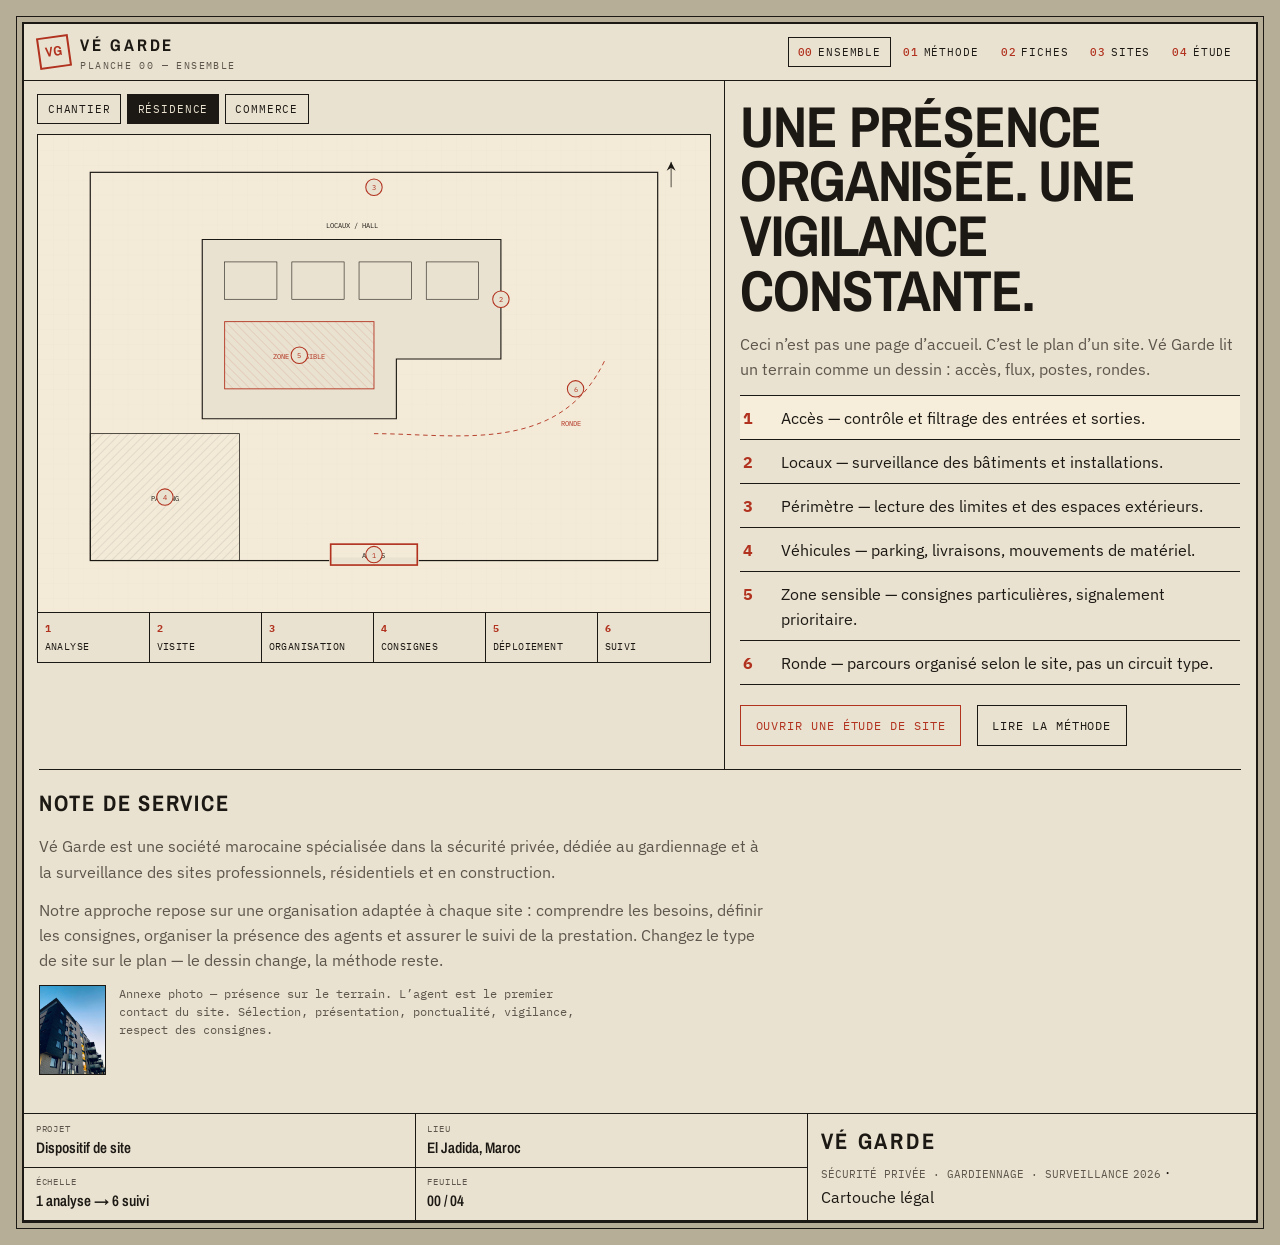
==== commit 436b7d93: "Rebuild the site as drawing sheets, not a marketing template Replace the hero/cards/split layout wit" ====
--- a/index.html
+++ b/index.html
@@ -3,321 +3,117 @@
 <head>
   <meta charset="UTF-8">
   <meta name="viewport" content="width=device-width, initial-scale=1">
-  <title>Vé Garde — Sécurité privée à El Jadida</title>
-  <meta name="description" content="Vé Garde organise le gardiennage et la surveillance autour de chaque site : accès, consignes, présence des agents et suivi. El Jadida, Maroc.">
-  <meta name="theme-color" content="#07141C">
-  <meta property="og:title" content="Vé Garde — Le périmètre, organisé">
-  <meta property="og:description" content="Une présence organisée. Une vigilance constante.">
-  <meta property="og:type" content="website">
-  <meta property="og:locale" content="fr_MA">
+  <title>Vé Garde — Planche 00 · Ensemble</title>
+  <meta name="description" content="Vé Garde organise le gardiennage autour du plan de chaque site : accès, postes, rondes et consignes. El Jadida, Maroc.">
+  <meta name="theme-color" content="#eae2d0">
   <link rel="icon" href="favicon.svg" type="image/svg+xml">
   <link rel="preconnect" href="https://fonts.googleapis.com">
   <link rel="preconnect" href="https://fonts.gstatic.com" crossorigin>
-  <link href="https://fonts.googleapis.com/css2?family=IBM+Plex+Mono:wght@400;500&family=IBM+Plex+Sans:wght@400;500;600&family=Syne:wght@600;700;800&display=swap" rel="stylesheet">
+  <link href="https://fonts.googleapis.com/css2?family=Archivo+Narrow:wght@600;700&family=IBM+Plex+Mono:wght@400;500&family=IBM+Plex+Sans:wght@400;500&display=swap" rel="stylesheet">
   <link rel="stylesheet" href="css/style.css">
 </head>
 <body>
   <a class="skip-link" href="#contenu">Aller au contenu</a>
-
-  <header class="site-header" data-header>
-    <div class="header-inner">
+  <div class="sheet">
+    <header class="sheet-head">
       <a class="brand" href="index.html" aria-label="Vé Garde — Accueil">
-        <span class="mark" aria-hidden="true"></span>
-        <span class="wordmark">
-          <span class="wordmark-name">VÉ GARDE</span>
-          <span class="wordmark-sub">Sécurité privée</span>
+        <span class="stamp">VG</span>
+        <span>
+          <span class="brand-name">VÉ GARDE</span>
+          <span class="brand-meta">Planche 00 — Ensemble</span>
         </span>
       </a>
-      <nav class="nav-desktop" aria-label="Navigation principale">
-        <a href="index.html" aria-current="page"><b>00</b>Accueil</a>
-        <a href="approche.html"><b>01</b>Approche</a>
-        <a href="services.html"><b>02</b>Services</a>
-        <a href="secteurs.html"><b>03</b>Secteurs</a>
-        <a href="contact.html"><b>04</b>Contact</a>
+      <nav class="nav-desktop" aria-label="Planches">
+        <a href="index.html" aria-current="page"><b>00</b>Ensemble</a>
+        <a href="approche.html"><b>01</b>Méthode</a>
+        <a href="services.html"><b>02</b>Fiches</a>
+        <a href="secteurs.html"><b>03</b>Sites</a>
+        <a href="contact.html"><b>04</b>Étude</a>
       </nav>
-      <button class="menu-toggle" type="button" data-menu-toggle aria-expanded="false" aria-controls="menu-mobile" aria-label="Ouvrir le menu">
-        <span></span>
-      </button>
-    </div>
-  </header>
+      <button class="menu-toggle" type="button" data-menu-toggle aria-expanded="false" aria-controls="menu-mobile" aria-label="Ouvrir le menu"><span></span></button>
+      <nav class="nav-mobile" id="menu-mobile" data-menu>
+      <a href="index.html" aria-current="page">00 Ensemble</a>
+      <a href="approche.html">01 Méthode</a>
+      <a href="services.html">02 Fiches</a>
+      <a href="secteurs.html">03 Sites</a>
+      <a href="contact.html">04 Étude</a>
+    </nav>
+    </header>
 
-  <nav class="nav-mobile" id="menu-mobile" data-menu aria-label="Menu mobile">
-    <a href="index.html" aria-current="page">00 Accueil</a>
-    <a href="approche.html">01 Approche</a>
-    <a href="services.html">02 Services</a>
-    <a href="secteurs.html">03 Secteurs</a>
-    <a href="contact.html">04 Contact</a>
-    <p class="nav-mobile-meta">El Jadida · 33.256°N · Maroc</p>
-  </nav>
+    <main id="contenu" class="sheet-body">
+      <div class="board">
+        <div class="drawing">
+          <div class="plan-toolbar" data-plan-switch>
+            <button type="button" data-site="chantier">Chantier</button>
+            <button type="button" data-site="residence" aria-pressed="true">Résidence</button>
+            <button type="button" data-site="commerce">Commerce</button>
+          </div>
+          <div class="plan-host" data-plan-host>Chargement du plan…</div>
+          <nav class="scalebar" aria-label="Méthode — échelle du dispositif">
+            <a href="approche.html#p1"><b>1</b>Analyse</a>
+            <a href="approche.html#p2"><b>2</b>Visite</a>
+            <a href="approche.html#p3"><b>3</b>Organisation</a>
+            <a href="approche.html#p4"><b>4</b>Consignes</a>
+            <a href="approche.html#p5"><b>5</b>Déploiement</a>
+            <a href="approche.html#p6"><b>6</b>Suivi</a>
+          </nav>
+        </div>
+        <aside class="legend">
+          <h1>Une présence organisée. Une vigilance constante.</h1>
+          <p class="lead">Ceci n’est pas une page d’accueil. C’est le plan d’un site. Vé Garde lit un terrain comme un dessin : accès, flux, postes, rondes.</p>
+          <ol class="callouts">
+            <li data-hot="p1" tabindex="0"><b>1</b><span>Accès — contrôle et filtrage des entrées et sorties.</span></li>
+            <li data-hot="p2" tabindex="0"><b>2</b><span>Locaux — surveillance des bâtiments et installations.</span></li>
+            <li data-hot="p3" tabindex="0"><b>3</b><span>Périmètre — lecture des limites et des espaces extérieurs.</span></li>
+            <li data-hot="p4" tabindex="0"><b>4</b><span>Véhicules — parking, livraisons, mouvements de matériel.</span></li>
+            <li data-hot="p5" tabindex="0"><b>5</b><span>Zone sensible — consignes particulières, signalement prioritaire.</span></li>
+            <li data-hot="p6" tabindex="0"><b>6</b><span>Ronde — parcours organisé selon le site, pas un circuit type.</span></li>
+          </ol>
+          <div class="actions">
+            <a class="btn btn-stamp" href="contact.html">Ouvrir une étude de site</a>
+            <a class="btn" href="approche.html">Lire la méthode</a>
+          </div>
+        </aside>
+      </div>
 
-  <main id="contenu">
-    <section class="hero">
-      <div class="hero-media">
-        <img src="img/hero.jpg" alt="Résidence contemporaine éclairée au crépuscule" width="2000" height="1333">
+      <section class="notice">
+        <h2>Note de service</h2>
+        <p>Vé Garde est une société marocaine spécialisée dans la sécurité privée, dédiée au gardiennage et à la surveillance des sites professionnels, résidentiels et en construction.</p>
+        <p>Notre approche repose sur une organisation adaptée à chaque site : comprendre les besoins, définir les consignes, organiser la présence des agents et assurer le suivi de la prestation. Changez le type de site sur le plan — le dessin change, la méthode reste.</p>
+        <figure class="annex">
+          <img src="img/agents.jpg" alt="Immeuble contemporain, annexe photographique" width="1800" height="2400">
+          <p>Annexe photo — présence sur le terrain. L’agent est le premier contact du site. Sélection, présentation, ponctualité, vigilance, respect des consignes.</p>
+        </figure>
+      </section>
+    </main>
+
+    <footer class="cartouche">
+      <dl>
+        <div>
+          <dt>Projet</dt>
+          <dd>Dispositif de site</dd>
+        </div>
+        <div>
+          <dt>Lieu</dt>
+          <dd>El Jadida, Maroc</dd>
+        </div>
+        <div>
+          <dt>Échelle</dt>
+          <dd>1 analyse → 6 suivi</dd>
+        </div>
+        <div>
+          <dt>Feuille</dt>
+          <dd>00 / 04</dd>
+        </div>
+      </dl>
+      <div class="who">
+        <strong>VÉ GARDE</strong>
+        <span>Sécurité privée · Gardiennage · Surveillance</span>
+        <span data-year>2026</span>
+        · <a href="mentions-legales.html">Cartouche légal</a>
       </div>
-      <div class="hero-plan" aria-hidden="true">
-        <span class="corner tl"></span>
-        <span class="corner tr"></span>
-        <span class="corner bl"></span>
-        <span class="corner br"></span>
-        <span class="plan-tag n">Périmètre</span>
-        <span class="plan-tag w">Ronde</span>
-        <span class="gap">Accès</span>
-        <span class="patrol-dot"></span>
-      </div>
-      <div class="hero-content">
-        <p class="hero-kicker">VG-00 · El Jadida · 33.256°N 8.508°W</p>
-        <h1>Une présence organisée.<br>Une vigilance constante.</h1>
-        <p>Vé Garde n’applique pas un dispositif standard. Chaque site a ses accès, ses flux, son périmètre. Nous les organisons.</p>
-        <div class="hero-actions">
-          <a class="btn" href="contact.html">Demander une étude de site</a>
-          <a class="btn btn-ghost" href="approche.html">Lire le dispositif</a>
-        </div>
-        <p class="scroll-hint" aria-hidden="true"><i></i> Parcours</p>
-      </div>
-    </section>
-
-    <section class="section light">
-      <div class="container split">
-        <div class="split-copy reveal">
-          <p class="eyebrow">La société</p>
-          <h2>Le site d’abord.</h2>
-          <p class="lede muted-light">Société marocaine de sécurité privée, dédiée au gardiennage et à la surveillance des sites professionnels, résidentiels et en construction.</p>
-          <p>Vé Garde est une société marocaine spécialisée dans la sécurité privée, dédiée au gardiennage et à la surveillance des sites professionnels, résidentiels et en construction.</p>
-          <p>Notre approche repose sur une organisation adaptée à chaque site : comprendre les besoins, définir les consignes, organiser la présence des agents et assurer le suivi de la prestation.</p>
-        </div>
-        <figure class="media-frame reveal delay-2">
-          <img src="img/presence.jpg" alt="Immeuble contemporain vu depuis le sol" width="2000" height="1333" loading="lazy">
-          <figcaption class="media-caption">VG · El Jadida · Maroc</figcaption>
-        </figure>
-      </div>
-    </section>
-
-    <section class="section">
-      <div class="container">
-        <div class="section-head reveal">
-          <p class="eyebrow">Dispositif VG-01</p>
-          <h2>Une sécurité adaptée à chaque site</h2>
-          <p class="muted">Chaque site possède ses propres contraintes, ses accès, ses flux et ses points de vigilance. Avant la mise en place d’une prestation, nous cherchons à comprendre l’environnement du site et les besoins du client afin de définir un dispositif de sécurité cohérent avec la mission confiée.</p>
-        </div>
-        <ol class="ronde">
-          <li class="ronde-item reveal">
-            <span class="ronde-num">Poste 01</span>
-            <h3>Analyse du besoin</h3>
-            <p>Comprendre l’activité, les horaires, les accès et les principales contraintes du site.</p>
-          </li>
-          <li class="ronde-item reveal delay-1">
-            <span class="ronde-num">Poste 02</span>
-            <h3>Visite du site</h3>
-            <p>Identifier les points d’accès, les zones à surveiller, les flux de personnes et de véhicules ainsi que les besoins spécifiques.</p>
-          </li>
-          <li class="ronde-item reveal">
-            <span class="ronde-num">Poste 03</span>
-            <h3>Organisation du dispositif</h3>
-            <p>Définir les postes, les horaires, les rondes et les responsabilités selon le périmètre convenu.</p>
-          </li>
-          <li class="ronde-item reveal delay-1">
-            <span class="ronde-num">Poste 04</span>
-            <h3>Consignes de sécurité</h3>
-            <p>Mettre en place des consignes adaptées au fonctionnement du site et aux situations à signaler.</p>
-          </li>
-          <li class="ronde-item reveal">
-            <span class="ronde-num">Poste 05</span>
-            <h3>Déploiement</h3>
-            <p>Affecter les agents et assurer leur briefing avant la prise de poste.</p>
-          </li>
-          <li class="ronde-item reveal delay-1">
-            <span class="ronde-num">Poste 06</span>
-            <h3>Suivi</h3>
-            <p>Contrôler l’exécution des consignes, suivre les anomalies et maintenir un échange régulier avec le client.</p>
-          </li>
-        </ol>
-        <p class="mt-lg reveal"><a class="btn" href="approche.html">Parcourir les six postes</a></p>
-      </div>
-    </section>
-
-    <section class="section light">
-      <div class="container">
-        <div class="section-head reveal">
-          <p class="eyebrow">Fiches de poste</p>
-          <h2>Une prestation structurée autour de six éléments</h2>
-        </div>
-        <div class="fiches">
-          <article class="fiche reveal">
-            <div class="fiche-head"><span>VG-SRV-01</span><span>Poste</span></div>
-            <h3>Gardiennage</h3>
-            <p>Présence d’agents de sécurité sur site selon les horaires et le dispositif définis avec le client. Surveillance des accès, des installations, des espaces extérieurs et des zones sensibles.</p>
-          </article>
-          <article class="fiche reveal delay-1">
-            <div class="fiche-head"><span>VG-SRV-02</span><span>Veille</span></div>
-            <h3>Surveillance</h3>
-            <p>Une présence attentive destinée à détecter et signaler les situations inhabituelles, les anomalies ou les comportements nécessitant une attention particulière.</p>
-          </article>
-          <article class="fiche reveal delay-2">
-            <div class="fiche-head"><span>VG-SRV-03</span><span>Seuil</span></div>
-            <h3>Contrôle d’accès</h3>
-            <p>Contrôle et filtrage des entrées et sorties selon les procédures établies : employés, résidents, visiteurs, fournisseurs, véhicules, matériels et équipements.</p>
-          </article>
-          <article class="fiche reveal">
-            <div class="fiche-head"><span>VG-SRV-04</span><span>Parcours</span></div>
-            <h3>Rondes</h3>
-            <p>Des rondes organisées selon les caractéristiques du site et les consignes définies, pour vérifier les zones concernées et identifier les anomalies.</p>
-          </article>
-          <article class="fiche reveal delay-1">
-            <div class="fiche-head"><span>VG-SRV-05</span><span>Cadre</span></div>
-            <h3>Consignes</h3>
-            <p>Les agents interviennent dans le cadre de consignes définies pour le site : règles d’accès, points de contrôle, rondes, situations à signaler et procédures d’incident.</p>
-          </article>
-          <article class="fiche reveal delay-2">
-            <div class="fiche-head"><span>VG-SRV-06</span><span>Trace</span></div>
-            <h3>Signalement</h3>
-            <p>Les événements et anomalies observés peuvent être consignés et remontés selon les procédures convenues, pour une communication claire entre le site et Vé Garde.</p>
-          </article>
-        </div>
-        <p class="mt-lg reveal"><a class="btn btn-dark" href="services.html">Ouvrir les fiches</a></p>
-      </div>
-    </section>
-
-    <section class="section">
-      <div class="container-wide">
-        <div class="section-head reveal">
-          <p class="eyebrow">Cartographie</p>
-          <h2>Trois environnements. Une même exigence.</h2>
-        </div>
-        <div class="sectors-grid">
-          <a class="dossier reveal" href="secteurs.html#chantiers">
-            <img src="img/chantier.jpg" alt="Chantier de construction" width="1800" height="1200" loading="lazy">
-            <span class="dossier-stamp">VG-CH-01</span>
-            <div class="dossier-body">
-              <h3>Chantiers &amp; sites en construction</h3>
-              <p>Contrôle des accès, surveillance du périmètre, véhicules, rondes et signalement des anomalies.</p>
-            </div>
-          </a>
-          <a class="dossier reveal delay-1" href="secteurs.html#residences">
-            <img src="img/residence.jpg" alt="Résidence contemporaine" width="1800" height="1200" loading="lazy">
-            <span class="dossier-stamp">VG-RS-02</span>
-            <div class="dossier-body">
-              <h3>Résidences &amp; copropriétés</h3>
-              <p>Gestion des accès, contrôle des visiteurs et prestataires, surveillance des espaces communs.</p>
-            </div>
-          </a>
-          <a class="dossier reveal delay-2" href="secteurs.html#commerces">
-            <img src="img/commerce.jpg" alt="Locaux professionnels" width="1800" height="1202" loading="lazy">
-            <span class="dossier-stamp">VG-CM-03</span>
-            <div class="dossier-body">
-              <h3>Commerces &amp; locaux professionnels</h3>
-              <p>Surveillance adaptée à l’activité et aux horaires, rondes et signalement des anomalies.</p>
-            </div>
-          </a>
-        </div>
-      </div>
-    </section>
-
-    <section class="section light">
-      <div class="container split reverse">
-        <div class="split-copy reveal">
-          <p class="eyebrow">Présence</p>
-          <h2>Une présence professionnelle sur le terrain</h2>
-          <p>L’agent de sécurité représente le premier contact de la prestation avec le site et ses occupants.</p>
-          <p>Nous accordons une attention particulière à la sélection, à la présentation, à la ponctualité, à la vigilance et au respect des consignes.</p>
-          <p>Chaque agent intervient dans le cadre des responsabilités définies pour son poste et selon les procédures applicables au site.</p>
-        </div>
-        <figure class="media-frame reveal delay-2">
-          <img src="img/agents.jpg" alt="Architecture résidentielle contemporaine" width="1800" height="2400" loading="lazy">
-          <figcaption class="media-caption">Présence · Discrétion · Rigueur</figcaption>
-        </figure>
-      </div>
-    </section>
-
-    <section class="section">
-      <div class="container">
-        <div class="section-head reveal">
-          <p class="eyebrow">Consignes permanentes</p>
-          <h2>Des principes simples, appliqués sur le terrain</h2>
-        </div>
-        <div class="values-grid">
-          <article class="value-card reveal">
-            <span class="value-index">01</span>
-            <h3>Clarté</h3>
-            <p>Des missions et des consignes définies avant le démarrage de la prestation.</p>
-          </article>
-          <article class="value-card reveal delay-1">
-            <span class="value-index">02</span>
-            <h3>Vigilance</h3>
-            <p>Une présence attentive et une observation constante dans le cadre de la mission.</p>
-          </article>
-          <article class="value-card reveal delay-2">
-            <span class="value-index">03</span>
-            <h3>Discipline</h3>
-            <p>Le respect des horaires, des consignes et des procédures établies.</p>
-          </article>
-          <article class="value-card reveal">
-            <span class="value-index">04</span>
-            <h3>Réactivité</h3>
-            <p>La remontée rapide des anomalies et des événements nécessitant l’attention du client.</p>
-          </article>
-          <article class="value-card reveal delay-1">
-            <span class="value-index">05</span>
-            <h3>Suivi</h3>
-            <p>Une attention portée à la qualité d’exécution de la prestation et à son adaptation lorsque les besoins évoluent.</p>
-          </article>
-        </div>
-      </div>
-    </section>
-
-    <section class="cta-band">
-      <div class="container reveal">
-        <p class="eyebrow">VG · El Jadida</p>
-        <h2>La sécurité, organisée autour de votre site.</h2>
-        <p>Sécurité privée · Gardiennage · Surveillance — un dispositif, un périmètre, un suivi.</p>
-        <div class="hero-actions">
-          <a class="btn" href="contact.html">Ouvrir un dossier</a>
-          <a class="btn btn-ghost" href="services.html">Fiches de poste</a>
-        </div>
-      </div>
-    </section>
-  </main>
-
-  <footer class="site-footer">
-    <div class="container">
-      <div class="footer-grid">
-        <div class="footer-brand">
-          <a class="brand" href="index.html">
-            <span class="mark" aria-hidden="true"></span>
-            <span class="wordmark">
-              <span class="wordmark-name">VÉ GARDE</span>
-              <span class="wordmark-sub">Sécurité privée</span>
-            </span>
-          </a>
-          <p class="muted footer-lead">Le périmètre, organisé. La vigilance, constante.</p>
-        </div>
-        <div class="footer-col">
-          <h3>Navigation</h3>
-          <a href="approche.html">01 Approche</a>
-          <a href="services.html">02 Services</a>
-          <a href="secteurs.html">03 Secteurs</a>
-          <a href="contact.html">04 Contact</a>
-        </div>
-        <div class="footer-col">
-          <h3>Contact</h3>
-          <p>El Jadida, Maroc</p>
-          <p class="placeholder">[Adresse du siège]</p>
-          <p class="placeholder">Tél. [Numéro de téléphone]</p>
-          <p class="placeholder">[Adresse e-mail]</p>
-        </div>
-        <div class="footer-col">
-          <h3>Informations</h3>
-          <a href="mentions-legales.html">Mentions légales</a>
-          <p>RC · ICE · IF · CNSS</p>
-        </div>
-      </div>
-      <div class="footer-bottom">
-        <p>© <span data-year>2026</span> Vé Garde</p>
-        <p>33.256°N · El Jadida · Maroc</p>
-      </div>
-    </div>
-  </footer>
-
+    </footer>
+  </div>
   <script src="js/main.js"></script>
 </body>
 </html>
--- a/css/style.css
+++ b/css/style.css
@@ -1,25 +1,15 @@
 :root {
-  --night: #07141c;
-  --night-2: #0c1d28;
-  --night-3: #122533;
-  --stone: #e6d9c5;
-  --paper: #f3ecdf;
-  --signal: #e08a3c;
-  --signal-soft: #f0b27a;
-  --line: rgba(224, 138, 60, 0.32);
-  --line-dim: rgba(230, 217, 197, 0.12);
-  --line-stone: rgba(7, 20, 28, 0.12);
-  --text: #f3ecdf;
-  --muted: rgba(243, 236, 223, 0.62);
-  --ink: #10202b;
-  --ink-muted: #5c6a73;
-  --header-h: 4.85rem;
-  --gutter: clamp(1.1rem, 3.6vw, 3.4rem);
-  --max: 78rem;
-  --ease: cubic-bezier(0.22, 1, 0.36, 1);
-  --font-display: "Syne", "Avenir Next", sans-serif;
+  --desk: #b7ae98;
+  --paper: #eae2d0;
+  --paper-2: #f3ead8;
+  --ink: #1c1914;
+  --mute: #5c564c;
+  --stamp: #b1321f;
+  --rule: #1c1914;
+  --head-h: 3.4rem;
+  --font-title: "Archivo Narrow", "Arial Narrow", sans-serif;
   --font-sans: "IBM Plex Sans", "Segoe UI", sans-serif;
-  --font-mono: "IBM Plex Mono", "SFMono-Regular", ui-monospace, monospace;
+  --font-mono: "IBM Plex Mono", ui-monospace, monospace;
 }
 
 *,
@@ -36,24 +26,24 @@
 
 body {
   font-family: var(--font-sans);
-  background: var(--night);
-  color: var(--text);
-  line-height: 1.65;
+  color: var(--ink);
+  background: var(--desk);
+  background-image: radial-gradient(rgba(28, 25, 20, 0.12) 0.7px, transparent 0.7px);
+  background-size: 12px 12px;
+  line-height: 1.55;
   font-size: 1.02rem;
-  -webkit-font-smoothing: antialiased;
-  background-image:
-    linear-gradient(rgba(230, 217, 197, 0.035) 1px, transparent 1px),
-    linear-gradient(90deg, rgba(230, 217, 197, 0.035) 1px, transparent 1px);
-  background-size: 48px 48px;
+  min-height: 100svh;
+  padding: clamp(0.6rem, 1.8vw, 1.4rem);
 }
 
 body.nav-open {
   overflow: hidden;
 }
 
-img {
+img,
+svg {
+  display: block;
   max-width: 100%;
-  display: block;
 }
 
 a {
@@ -81,18 +71,18 @@
 }
 
 ::selection {
-  background: var(--signal);
-  color: var(--night);
+  background: var(--stamp);
+  color: var(--paper);
 }
 
 .skip-link {
   position: absolute;
   left: 1rem;
   top: -4rem;
-  z-index: 100;
-  background: var(--signal);
-  color: var(--night);
-  padding: 0.55rem 0.9rem;
+  z-index: 40;
+  background: var(--stamp);
+  color: var(--paper);
+  padding: 0.5rem 0.8rem;
   font-family: var(--font-mono);
   font-size: 0.75rem;
 }
@@ -101,1056 +91,705 @@
   top: 1rem;
 }
 
-.container {
-  width: min(100% - var(--gutter) * 2, var(--max));
-  margin-inline: auto;
-}
-
-.container-wide {
-  width: min(100% - var(--gutter) * 2, 94rem);
-  margin-inline: auto;
-}
-
-.ref {
+.sheet {
+  background: var(--paper);
+  border: 2px solid var(--ink);
+  outline: 1px solid var(--ink);
+  outline-offset: 5px;
+  min-height: calc(100svh - 2rem);
+  position: relative;
+  display: grid;
+  grid-template-rows: auto 1fr auto;
+}
+
+.sheet-head {
+  position: sticky;
+  top: 0;
+  z-index: 30;
+  display: flex;
+  align-items: center;
+  justify-content: space-between;
+  gap: 1rem;
+  min-height: var(--head-h);
+  padding: 0.45rem 0.85rem;
+  border-bottom: 1px solid var(--ink);
+  background: var(--paper);
+}
+
+.brand {
+  display: flex;
+  align-items: center;
+  gap: 0.65rem;
+}
+
+.stamp {
+  width: 2rem;
+  height: 2rem;
+  border: 2px solid var(--stamp);
+  color: var(--stamp);
+  display: grid;
+  place-items: center;
+  font-family: var(--font-title);
+  font-weight: 700;
+  font-size: 0.85rem;
+  letter-spacing: 0.04em;
+  transform: rotate(-8deg);
+  flex: none;
+}
+
+.brand-name {
+  font-family: var(--font-title);
+  font-weight: 700;
+  letter-spacing: 0.16em;
+  font-size: 1.05rem;
+}
+
+.brand-meta {
+  display: block;
+  font-family: var(--font-mono);
+  font-size: 0.62rem;
+  letter-spacing: 0.14em;
+  text-transform: uppercase;
+  color: var(--mute);
+}
+
+.nav-desktop {
+  display: none;
+  gap: 0.15rem;
+}
+
+.nav-desktop a {
   font-family: var(--font-mono);
   font-size: 0.68rem;
-  letter-spacing: 0.16em;
-  text-transform: uppercase;
-  color: var(--signal);
-}
-
-.eyebrow {
-  display: inline-flex;
+  letter-spacing: 0.08em;
+  text-transform: uppercase;
+  padding: 0.35rem 0.55rem;
+  border: 1px solid transparent;
+}
+
+.nav-desktop a[aria-current="page"],
+.nav-desktop a:hover {
+  border-color: var(--ink);
+}
+
+.nav-desktop a b {
+  color: var(--stamp);
+  font-weight: 500;
+  margin-right: 0.3rem;
+}
+
+.menu-toggle {
+  width: 2.3rem;
+  height: 2.3rem;
+  border: 1px solid var(--ink);
+  display: grid;
+  place-items: center;
+}
+
+.menu-toggle span,
+.menu-toggle span::before,
+.menu-toggle span::after {
+  content: "";
+  display: block;
+  width: 1.05rem;
+  height: 1px;
+  background: var(--ink);
+  position: relative;
+}
+
+.menu-toggle span::before {
+  position: absolute;
+  top: -5px;
+}
+
+.menu-toggle span::after {
+  position: absolute;
+  top: 5px;
+}
+
+.menu-toggle[aria-expanded="true"] span {
+  background: transparent;
+}
+
+.menu-toggle[aria-expanded="true"] span::before {
+  top: 0;
+  transform: rotate(45deg);
+}
+
+.menu-toggle[aria-expanded="true"] span::after {
+  top: 0;
+  transform: rotate(-45deg);
+}
+
+.nav-mobile {
+  display: none;
+  position: absolute;
+  top: 100%;
+  left: 0;
+  right: 0;
+  background: var(--paper);
+  border-bottom: 1px solid var(--ink);
+  padding: 0.6rem 0.9rem 1rem;
+  z-index: 25;
+}
+
+.nav-mobile.is-open {
+  display: grid;
+}
+
+.nav-mobile a {
+  font-family: var(--font-title);
+  font-size: 1.7rem;
+  font-weight: 700;
+  padding: 0.35rem 0;
+  border-bottom: 1px solid var(--ink);
+}
+
+.nav-mobile a[aria-current="page"] {
+  color: var(--stamp);
+}
+
+.sheet-body {
+  min-width: 0;
+}
+
+.board {
+  display: grid;
+}
+
+.drawing {
+  padding: 0.8rem 0.8rem 0;
+  min-width: 0;
+}
+
+.plan-toolbar {
+  display: flex;
+  flex-wrap: wrap;
+  gap: 0.35rem;
+  margin-bottom: 0.6rem;
+}
+
+.plan-toolbar button {
+  font-family: var(--font-mono);
+  font-size: 0.68rem;
+  letter-spacing: 0.08em;
+  text-transform: uppercase;
+  border: 1px solid var(--ink);
+  padding: 0.35rem 0.6rem;
+}
+
+.plan-toolbar button[aria-pressed="true"] {
+  background: var(--ink);
+  color: var(--paper);
+}
+
+.plan-host {
+  border: 1px solid var(--ink);
+  background: var(--paper-2);
+  min-height: 16rem;
+}
+
+.plan-host svg {
+  width: 100%;
+  height: auto;
+}
+
+.plan-host svg .hot.is-on {
+  stroke: var(--stamp);
+  stroke-width: 2.2;
+}
+
+.plan-host svg g[hidden] {
+  display: none;
+}
+
+.scalebar {
+  display: grid;
+  grid-template-columns: repeat(6, 1fr);
+  border: 1px solid var(--ink);
+  border-top: 0;
+  margin-bottom: 0.8rem;
+}
+
+.scalebar a {
+  padding: 0.45rem 0.4rem;
+  border-right: 1px solid var(--ink);
+  font-family: var(--font-mono);
+  font-size: 0.62rem;
+  letter-spacing: 0.04em;
+  text-transform: uppercase;
+}
+
+.scalebar a:last-child {
+  border-right: 0;
+}
+
+.scalebar b {
+  display: block;
+  color: var(--stamp);
+  margin-bottom: 0.15rem;
+}
+
+.legend {
+  padding: 1.1rem 0.95rem 1.4rem;
+  border-top: 1px solid var(--ink);
+  display: grid;
+  gap: 0.85rem;
+  align-content: start;
+}
+
+.legend h1 {
+  font-family: var(--font-title);
+  font-weight: 700;
+  font-size: clamp(2.1rem, 5vw, 3.6rem);
+  letter-spacing: -0.02em;
+  line-height: 0.95;
+  text-transform: uppercase;
+}
+
+.legend .lead {
+  color: var(--mute);
+  max-width: 36rem;
+}
+
+.callouts li {
+  display: grid;
+  grid-template-columns: 1.8rem 1fr;
+  gap: 0.55rem;
+  padding: 0.55rem 0.2rem;
+  border-top: 1px solid var(--ink);
+  cursor: pointer;
+}
+
+.callouts li:last-child {
+  border-bottom: 1px solid var(--ink);
+}
+
+.callouts li.is-on {
+  background: #f6edda;
+}
+
+.callouts b {
+  font-family: var(--font-mono);
+  color: var(--stamp);
+}
+
+.actions {
+  display: flex;
+  flex-wrap: wrap;
+  gap: 0.6rem 1rem;
   align-items: center;
-  gap: 0.7rem;
-  font-family: var(--font-mono);
-  font-size: 0.68rem;
-  letter-spacing: 0.18em;
-  text-transform: uppercase;
-  color: var(--signal);
-}
-
-.eyebrow::before {
-  content: "";
-  width: 1.1rem;
-  height: 1.1rem;
-  border: 1px solid var(--signal);
-  border-right-color: transparent;
-  border-bottom-color: transparent;
-}
-
-h1,
-h2,
-.display {
-  font-family: var(--font-display);
-  font-weight: 700;
-  letter-spacing: -0.035em;
-  line-height: 0.96;
-}
-
-h1 {
-  font-size: clamp(2.7rem, 7.4vw, 6.4rem);
-}
-
-h2 {
-  font-size: clamp(1.9rem, 4.2vw, 3.7rem);
-}
-
-h3 {
-  font-family: var(--font-display);
-  font-size: clamp(1.25rem, 2vw, 1.7rem);
-  font-weight: 700;
-  line-height: 1.15;
-  letter-spacing: -0.03em;
-}
-
-.lede {
-  font-size: clamp(1.05rem, 1.5vw, 1.22rem);
-  max-width: 38rem;
-  line-height: 1.65;
-}
-
-.muted {
-  color: var(--muted);
-}
-
-.muted-light {
-  color: var(--ink-muted);
+  margin-top: 0.4rem;
 }
 
 .btn {
   display: inline-flex;
   align-items: center;
-  gap: 0.7rem;
-  min-height: 3rem;
-  padding: 0.75rem 1.25rem;
-  border: 1px solid var(--signal);
-  color: var(--text);
+  justify-content: center;
+  min-height: 2.6rem;
+  padding: 0.45rem 0.9rem;
+  border: 1px solid var(--ink);
   font-family: var(--font-mono);
   font-size: 0.72rem;
-  letter-spacing: 0.14em;
-  text-transform: uppercase;
-  transition: background 0.3s var(--ease), color 0.3s var(--ease);
-}
-
-.btn::before {
-  content: "";
-  width: 0.45rem;
-  height: 0.45rem;
-  background: var(--signal);
+  letter-spacing: 0.08em;
+  text-transform: uppercase;
 }
 
 .btn:hover,
 .btn:focus-visible {
-  background: var(--signal);
-  color: var(--night);
-}
-
-.btn:hover::before,
-.btn:focus-visible::before {
-  background: var(--night);
-}
-
-.btn-dark {
-  border-color: var(--night);
-  color: var(--night);
-}
-
-.btn-dark::before {
-  background: var(--night);
-}
-
-.btn-dark:hover,
-.btn-dark:focus-visible {
-  background: var(--night);
-  color: var(--stone);
-}
-
-.btn-dark:hover::before,
-.btn-dark:focus-visible::before {
-  background: var(--signal);
-}
-
-.btn-ghost {
-  border-color: transparent;
-  padding-inline: 0.2rem;
-  min-height: 0;
-}
-
-.btn-ghost:hover,
-.btn-ghost:focus-visible {
-  background: transparent;
-  color: var(--signal);
-}
-
-.btn-ghost::before {
-  width: 1.2rem;
-  height: 1px;
-  background: var(--signal);
-}
-
-.site-header {
-  position: fixed;
-  inset: 0 0 auto 0;
-  z-index: 40;
-  height: var(--header-h);
+  background: var(--ink);
+  color: var(--paper);
+}
+
+.btn-stamp {
+  border-color: var(--stamp);
+  color: var(--stamp);
+}
+
+.btn-stamp:hover,
+.btn-stamp:focus-visible {
+  background: var(--stamp);
+  color: var(--paper);
+}
+
+.notice {
+  margin: 0 0.9rem 1.4rem;
+  padding: 1rem 0;
+  border-top: 1px solid var(--ink);
+  display: grid;
+  gap: 0.8rem;
+}
+
+.notice h2 {
+  font-family: var(--font-title);
+  font-size: 1.4rem;
+  letter-spacing: 0.08em;
+  text-transform: uppercase;
+}
+
+.notice p {
+  max-width: 46rem;
+  color: var(--mute);
+}
+
+.annex {
   display: flex;
-  align-items: center;
-  border-bottom: 1px solid transparent;
-  transition: background 0.35s var(--ease), border-color 0.35s var(--ease);
-}
-
-.site-header.is-scrolled,
-.page-inner .site-header {
-  background: rgba(7, 20, 28, 0.92);
-  border-bottom-color: var(--line-dim);
-  backdrop-filter: blur(16px);
-}
-
-.header-inner {
-  width: min(100% - var(--gutter) * 2, 94rem);
-  margin-inline: auto;
-  display: flex;
-  align-items: center;
-  justify-content: space-between;
-  gap: 1.2rem;
-}
-
-.brand {
-  display: flex;
-  align-items: center;
-  gap: 0.75rem;
-}
-
-.mark {
-  width: 1.85rem;
-  height: 1.85rem;
-  flex: none;
-  background: var(--signal);
-  -webkit-mask: url("../img/mark.svg") center / contain no-repeat;
-  mask: url("../img/mark.svg") center / contain no-repeat;
-}
-
-.wordmark {
-  display: flex;
-  flex-direction: column;
-  gap: 0.12rem;
-}
-
-.wordmark-name {
-  font-family: var(--font-display);
-  font-size: 1.15rem;
-  font-weight: 800;
+  gap: 0.8rem;
+  align-items: start;
+  max-width: 34rem;
+}
+
+.annex img {
+  width: 7.5rem;
+  height: 5.6rem;
+  object-fit: cover;
+  border: 1px solid var(--ink);
+}
+
+.annex p {
+  font-family: var(--font-mono);
+  font-size: 0.72rem;
+  color: var(--mute);
+}
+
+.cartouche {
+  border-top: 1px solid var(--ink);
+  display: grid;
+  grid-template-columns: 1fr;
+}
+
+.cartouche dl {
+  display: grid;
+  grid-template-columns: 1fr 1fr;
+  border-right: 1px solid var(--ink);
+}
+
+.cartouche div {
+  padding: 0.45rem 0.7rem;
+  border-bottom: 1px solid var(--ink);
+}
+
+.cartouche div:nth-child(odd) {
+  border-right: 1px solid var(--ink);
+}
+
+.cartouche dt {
+  font-family: var(--font-mono);
+  font-size: 0.58rem;
+  letter-spacing: 0.1em;
+  text-transform: uppercase;
+  color: var(--mute);
+}
+
+.cartouche dd {
+  font-family: var(--font-title);
+  font-size: 0.95rem;
+  font-weight: 600;
+}
+
+.cartouche .who {
+  padding: 0.6rem 0.8rem;
+}
+
+.cartouche .who strong {
+  display: block;
+  font-family: var(--font-title);
+  font-size: 1.4rem;
   letter-spacing: 0.12em;
-  line-height: 1;
-}
-
-.wordmark-sub {
-  font-family: var(--font-mono);
-  font-size: 0.58rem;
-  letter-spacing: 0.22em;
-  text-transform: uppercase;
-  color: var(--signal);
-}
-
-.nav-desktop {
-  display: none;
-  align-items: center;
-  gap: 1.55rem;
-}
-
-.nav-desktop a {
-  font-family: var(--font-mono);
-  font-size: 0.7rem;
-  letter-spacing: 0.12em;
-  text-transform: uppercase;
-  color: var(--muted);
-}
-
-.nav-desktop a b {
-  color: var(--signal);
-  font-weight: 500;
-  margin-right: 0.35rem;
-}
-
-.nav-desktop a:hover,
-.nav-desktop a[aria-current="page"] {
-  color: var(--text);
-}
-
-.menu-toggle {
-  width: 2.5rem;
-  height: 2.5rem;
-  display: grid;
-  place-items: center;
-  z-index: 50;
-}
-
-.menu-toggle span,
-.menu-toggle span::before,
-.menu-toggle span::after {
-  display: block;
-  width: 1.25rem;
-  height: 1px;
-  background: var(--stone);
+}
+
+.cartouche .who span {
+  font-family: var(--font-mono);
+  font-size: 0.68rem;
+  text-transform: uppercase;
+  color: var(--mute);
+}
+
+.placeholder {
+  font-style: italic;
+  color: var(--mute);
+}
+
+.path {
   position: relative;
-  transition: transform 0.3s var(--ease), opacity 0.3s var(--ease);
-}
-
-.menu-toggle span::before,
-.menu-toggle span::after {
+  padding: 1.5rem 1rem 2.4rem 3.2rem;
+}
+
+.path::before {
   content: "";
   position: absolute;
-  left: 0;
-}
-
-.menu-toggle span::before {
-  top: -6px;
-}
-
-.menu-toggle span::after {
-  top: 6px;
-}
-
-.menu-toggle[aria-expanded="true"] span {
-  background: transparent;
-}
-
-.menu-toggle[aria-expanded="true"] span::before {
+  left: 1.45rem;
+  top: 1.2rem;
+  bottom: 1.2rem;
+  border-left: 2px dashed var(--ink);
+}
+
+.station {
+  position: relative;
+  padding: 0 0 2rem;
+  max-width: 40rem;
+}
+
+.station::before {
+  content: attr(data-n);
+  position: absolute;
+  left: -2.35rem;
   top: 0;
-  transform: rotate(45deg);
-}
-
-.menu-toggle[aria-expanded="true"] span::after {
-  top: 0;
-  transform: rotate(-45deg);
-}
-
-.nav-mobile {
-  position: fixed;
-  inset: 0;
-  background: var(--night);
-  display: flex;
-  flex-direction: column;
-  justify-content: flex-end;
-  padding: 6.2rem var(--gutter) 2.2rem;
-  opacity: 0;
-  pointer-events: none;
-  z-index: 35;
-  transition: opacity 0.35s var(--ease);
-}
-
-.nav-mobile.is-open {
-  opacity: 1;
-  pointer-events: auto;
-}
-
-.nav-mobile a {
-  font-family: var(--font-display);
-  font-size: clamp(2.1rem, 8vw, 3.2rem);
-  font-weight: 700;
-  border-bottom: 1px solid var(--line-dim);
-  padding: 0.45rem 0;
-}
-
-.nav-mobile a[aria-current="page"] {
-  color: var(--signal);
-}
-
-.nav-mobile-meta {
-  margin-top: 1.6rem;
-  font-family: var(--font-mono);
-  font-size: 0.72rem;
-  letter-spacing: 0.16em;
-  text-transform: uppercase;
-  color: var(--muted);
-}
-
-.hero,
-.page-hero {
-  position: relative;
-  isolation: isolate;
-  overflow: hidden;
-}
-
-.hero {
-  min-height: 100svh;
-  display: grid;
-  align-items: end;
-}
-
-.hero-media,
-.page-hero-media {
-  position: absolute;
-  inset: 0;
-  z-index: -2;
-}
-
-.hero-media img,
-.page-hero-media img {
-  width: 100%;
-  height: 100%;
-  object-fit: cover;
-  object-position: center 62%;
-}
-
-.hero::after,
-.page-hero::after {
-  content: "";
-  position: absolute;
-  inset: 0;
-  z-index: -1;
-  background:
-    linear-gradient(180deg, rgba(7, 20, 28, 0.35) 0%, rgba(7, 20, 28, 0.2) 40%, rgba(7, 20, 28, 0.88) 100%),
-    linear-gradient(90deg, rgba(7, 20, 28, 0.45), transparent 58%);
-}
-
-.hero-plan {
-  pointer-events: none;
-  position: absolute;
-  inset: calc(var(--header-h) + 0.9rem) 0.9rem 0.9rem;
-  border: 1px dashed rgba(224, 138, 60, 0.45);
-  z-index: 1;
-}
-
-.hero-plan .corner {
-  position: absolute;
-  width: 1.1rem;
-  height: 1.1rem;
-  border: 2px solid var(--signal);
-}
-
-.hero-plan .corner.tl {
-  top: -1px;
-  left: -1px;
-  border-right: 0;
-  border-bottom: 0;
-}
-
-.hero-plan .corner.tr {
-  top: -1px;
-  right: -1px;
-  border-left: 0;
-  border-bottom: 0;
-}
-
-.hero-plan .corner.bl {
-  bottom: -1px;
-  left: -1px;
-  border-right: 0;
-  border-top: 0;
-}
-
-.hero-plan .corner.br {
-  bottom: -1px;
-  right: 1.6rem;
-  border-left: 0;
-  border-top: 0;
-}
-
-.hero-plan .gap {
-  position: absolute;
-  right: -1px;
-  bottom: 0.55rem;
   width: 1.7rem;
   height: 1.7rem;
+  border: 1px solid var(--stamp);
+  background: var(--paper);
+  color: var(--stamp);
+  font-family: var(--font-mono);
+  font-size: 0.72rem;
+  display: grid;
+  place-items: center;
+}
+
+.station h2 {
+  font-family: var(--font-title);
+  font-size: clamp(1.6rem, 3vw, 2.2rem);
+  text-transform: uppercase;
+  margin: 0.2rem 0 0.45rem;
+}
+
+.station p {
+  color: var(--mute);
+}
+
+.desk {
+  position: relative;
+  min-height: 36rem;
+  margin: 1rem;
+  overflow: hidden;
+  background:
+    linear-gradient(#0000, #0000),
+    repeating-linear-gradient(90deg, #0000 0 18px, rgba(28, 25, 20, 0.04) 18px 19px);
+}
+
+.paper {
+  width: min(100%, 26rem);
+  min-height: 16rem;
+  background: #f7f1e3;
+  border: 1px solid var(--ink);
+  box-shadow: 4px 4px 0 rgba(28, 25, 20, 0.12);
+  padding: 1rem 1.05rem 1.2rem;
+  text-align: left;
+  display: grid;
+  gap: 0.45rem;
+  align-content: start;
+}
+
+.paper .code {
+  font-family: var(--font-mono);
+  font-size: 0.68rem;
+  color: var(--stamp);
+  letter-spacing: 0.08em;
+}
+
+.paper h2 {
+  font-family: var(--font-title);
+  text-transform: uppercase;
+  font-size: 1.45rem;
+}
+
+.paper p {
+  font-size: 0.92rem;
+  color: var(--mute);
+}
+
+.desk[data-mode="stack"] .paper {
+  position: absolute;
+}
+
+.desk[data-mode="stack"] .paper:nth-child(1) { top: 0.4rem; left: 0.2rem; transform: rotate(-6deg); }
+.desk[data-mode="stack"] .paper:nth-child(2) { top: 1.4rem; left: 18%; transform: rotate(4deg); }
+.desk[data-mode="stack"] .paper:nth-child(3) { top: 0.8rem; left: 40%; transform: rotate(-2deg); }
+.desk[data-mode="stack"] .paper:nth-child(4) { top: 14rem; left: 4%; transform: rotate(3deg); }
+.desk[data-mode="stack"] .paper:nth-child(5) { top: 15rem; left: 32%; transform: rotate(-5deg); }
+.desk[data-mode="stack"] .paper:nth-child(6) { top: 16rem; left: 55%; transform: rotate(6deg); }
+
+.desk[data-mode="stack"] .paper.is-front,
+.desk[data-mode="stack"] .paper:hover,
+.desk[data-mode="stack"] .paper:focus-visible {
+  transform: rotate(0deg) translateY(-6px);
+  z-index: 6;
+  background: #fffaf0;
+}
+
+.plans-compare {
+  display: grid;
+  gap: 0;
+  border-top: 1px solid var(--ink);
+}
+
+.plan-card {
+  padding: 1rem;
+  border-bottom: 1px solid var(--ink);
+  display: grid;
+  gap: 0.7rem;
+}
+
+.plan-card h2 {
+  font-family: var(--font-title);
+  text-transform: uppercase;
+  font-size: 1.6rem;
+}
+
+.plan-card .code {
+  font-family: var(--font-mono);
+  color: var(--stamp);
+  font-size: 0.72rem;
+}
+
+.mini-plan {
+  border: 1px solid var(--ink);
+  min-height: 12rem;
+  background: var(--paper-2);
+}
+
+.mini-plan svg {
+  width: 100%;
+}
+
+.plan-card ul {
+  display: grid;
+  gap: 0.3rem;
+}
+
+.plan-card li {
+  font-family: var(--font-mono);
+  font-size: 0.8rem;
+  padding-left: 1rem;
+  position: relative;
+}
+
+.plan-card li::before {
+  content: "□";
+  position: absolute;
+  left: 0;
+  color: var(--stamp);
+}
+
+.cerfa {
+  margin: 1rem;
+  border: 1px solid var(--ink);
+}
+
+.cerfa-head {
+  display: flex;
+  justify-content: space-between;
+  gap: 1rem;
+  padding: 0.7rem 0.9rem;
+  border-bottom: 2px solid var(--ink);
+}
+
+.cerfa-head h1 {
+  font-family: var(--font-title);
+  text-transform: uppercase;
+  font-size: 1.7rem;
+}
+
+.cerfa-head p {
+  font-family: var(--font-mono);
+  font-size: 0.72rem;
+  color: var(--mute);
+}
+
+.cerfa-grid {
+  display: grid;
+}
+
+.cell {
+  display: grid;
+  gap: 0.25rem;
+  padding: 0.65rem 0.8rem;
+  border-bottom: 1px solid var(--ink);
+}
+
+.cell label {
+  font-family: var(--font-mono);
+  font-size: 0.62rem;
+  letter-spacing: 0.1em;
+  text-transform: uppercase;
+  color: var(--mute);
+}
+
+.cell input,
+.cell select,
+.cell textarea {
+  width: 100%;
   background: transparent;
-  border-bottom: 0;
-  font-family: var(--font-mono);
-  font-size: 0.58rem;
-  letter-spacing: 0.14em;
-  color: var(--signal);
-  display: flex;
-  align-items: flex-end;
-  justify-content: flex-end;
-}
-
-.plan-tag {
-  position: absolute;
-  font-family: var(--font-mono);
-  font-size: 0.6rem;
-  letter-spacing: 0.16em;
-  text-transform: uppercase;
-  color: var(--signal);
-  background: rgba(7, 20, 28, 0.55);
-  padding: 0.22rem 0.4rem;
-}
-
-.plan-tag.n {
-  top: 0.6rem;
-  left: 50%;
-  transform: translateX(-50%);
-}
-
-.plan-tag.w {
-  left: 0.6rem;
-  top: 42%;
-  writing-mode: vertical-rl;
-  transform: rotate(180deg);
-}
-
-.hero-plan .patrol-dot {
-  position: absolute;
-  top: 0;
-  left: 0;
-  width: 8px;
-  height: 8px;
-  background: var(--signal);
-  box-shadow: 0 0 12px var(--signal);
-  offset-path: border-box;
-  offset-anchor: center;
-  animation: patrol 16s linear infinite;
-}
-
-@keyframes patrol {
-  to {
-    offset-distance: 100%;
-  }
-}
-
-.hero-content {
-  position: relative;
-  z-index: 2;
-  width: min(100% - var(--gutter) * 2, 94rem);
-  margin: 0 auto 4.8rem;
-  display: grid;
-  gap: 1.2rem;
-}
-
-.hero-kicker {
-  font-family: var(--font-mono);
-  font-size: 0.7rem;
-  letter-spacing: 0.18em;
-  text-transform: uppercase;
-  color: var(--signal);
-}
-
-.hero-content p {
-  max-width: 34rem;
-  color: var(--muted);
-}
-
-.hero-actions {
+  border: 0;
+  border-bottom: 1px dotted var(--ink);
+  padding: 0.35rem 0;
+  outline: none;
+  border-radius: 0;
+}
+
+.cell textarea {
+  min-height: 6.5rem;
+  resize: vertical;
+}
+
+.cerfa-actions {
+  padding: 0.8rem;
   display: flex;
   flex-wrap: wrap;
-  gap: 0.85rem 1.3rem;
+  gap: 0.7rem;
   align-items: center;
-  margin-top: 0.25rem;
-}
-
-.scroll-hint {
-  display: flex;
-  align-items: center;
-  gap: 0.65rem;
-  font-family: var(--font-mono);
-  font-size: 0.62rem;
-  letter-spacing: 0.2em;
-  text-transform: uppercase;
-  color: var(--muted);
-}
-
-.scroll-hint i {
-  width: 1px;
-  height: 2.2rem;
-  background: var(--signal);
-  display: block;
-  animation: pulse-line 1.8s ease-in-out infinite;
-}
-
-@keyframes pulse-line {
-  0%,
-  100% {
-    transform: scaleY(0.45);
-    transform-origin: top;
-    opacity: 0.4;
-  }
-  50% {
-    transform: scaleY(1);
-    opacity: 1;
-  }
-}
-
-.section {
-  padding: clamp(4.2rem, 9vw, 7.6rem) 0;
-  position: relative;
-}
-
-.section-head {
-  display: grid;
-  gap: 1rem;
-  margin-bottom: clamp(2.1rem, 4.5vw, 3.5rem);
-  max-width: 42rem;
-}
-
-.split {
-  display: grid;
-  gap: 2.2rem;
-}
-
-.split-copy p + p {
-  margin-top: 1rem;
-  color: var(--muted);
-}
-
-.light {
-  background: var(--paper);
-  color: var(--ink);
-}
-
-.light .muted,
-.light .split-copy p + p {
-  color: var(--ink-muted);
-}
-
-.light .mark {
-  background: var(--night);
-}
-
-.media-frame {
-  position: relative;
-  overflow: hidden;
-  min-height: 26rem;
-  outline: 1px solid rgba(224, 138, 60, 0.35);
-  outline-offset: 8px;
-}
-
-.media-frame img {
-  width: 100%;
-  height: 100%;
-  object-fit: cover;
-  min-height: 26rem;
-}
-
-.media-caption {
-  position: absolute;
-  left: 0;
-  bottom: 0;
-  font-family: var(--font-mono);
-  font-size: 0.62rem;
-  letter-spacing: 0.16em;
-  text-transform: uppercase;
-  color: var(--stone);
-  background: rgba(7, 20, 28, 0.78);
-  padding: 0.5rem 0.7rem;
-}
-
-.ronde {
-  position: relative;
-  display: grid;
-  gap: 0;
-  padding-left: 2.1rem;
-}
-
-.ronde::before {
-  content: "";
-  position: absolute;
-  left: 0.55rem;
-  top: 0.4rem;
-  bottom: 0.4rem;
-  width: 1px;
-  background: linear-gradient(var(--signal), rgba(224, 138, 60, 0.15));
-}
-
-.ronde-item {
-  position: relative;
-  padding: 1.15rem 0 1.35rem 0.8rem;
-}
-
-.ronde-item::before {
-  content: "";
-  position: absolute;
-  left: -1.72rem;
-  top: 1.45rem;
-  width: 0.7rem;
-  height: 0.7rem;
-  border: 1px solid var(--signal);
-  background: var(--night);
-  transform: rotate(45deg);
-}
-
-.light .ronde-item::before {
-  background: var(--paper);
-}
-
-.ronde-num,
-.process-num {
+}
+
+.form-status {
+  font-family: var(--font-mono);
+  font-size: 0.85rem;
+  color: var(--stamp);
+}
+
+.legal-sheet {
+  display: grid;
+  margin: 0.8rem;
+  border: 1px solid var(--ink);
+}
+
+.legal-sheet div {
+  display: grid;
+  grid-template-columns: 13rem 1fr;
+  border-bottom: 1px solid var(--ink);
+}
+
+.legal-sheet dt,
+.legal-sheet dd {
+  padding: 0.7rem 0.8rem;
+}
+
+.legal-sheet dt {
   font-family: var(--font-mono);
   font-size: 0.68rem;
-  letter-spacing: 0.16em;
-  color: var(--signal);
-  text-transform: uppercase;
-}
-
-.ronde-item h3 {
-  margin: 0.25rem 0 0.4rem;
-}
-
-.ronde-item p {
-  color: var(--muted);
+  letter-spacing: 0.08em;
+  text-transform: uppercase;
+  border-right: 1px solid var(--ink);
+  background: #efe6d2;
+}
+
+.page-intro {
+  padding: 1.1rem 1rem 0.4rem;
+}
+
+.page-intro h1 {
+  font-family: var(--font-title);
+  text-transform: uppercase;
+  font-size: clamp(2rem, 5vw, 3.2rem);
+  letter-spacing: -0.02em;
+}
+
+.page-intro p {
   max-width: 38rem;
-}
-
-.light .ronde-item p {
-  color: var(--ink-muted);
-}
-
-.fiches,
-.values-grid,
-.info-grid {
-  display: grid;
-  gap: 0.85rem;
-}
-
-.fiche,
-.value-card,
-.info-card {
-  border: 1px solid var(--line);
-  background: rgba(12, 29, 40, 0.7);
-  padding: 1.25rem 1.2rem 1.3rem;
-  display: grid;
-  gap: 0.7rem;
-  min-height: 15.2rem;
-  position: relative;
-}
-
-.fiche-head,
-.value-index,
-.service-index {
-  display: flex;
-  justify-content: space-between;
-  align-items: center;
-  font-family: var(--font-mono);
-  font-size: 0.66rem;
-  letter-spacing: 0.14em;
-  text-transform: uppercase;
-  color: var(--signal);
-}
-
-.fiche p,
-.value-card p {
-  color: var(--muted);
-  font-size: 0.96rem;
-}
-
-.fiche:hover,
-.value-card:hover {
-  border-color: var(--signal);
-}
-
-.light .fiche,
-.light .value-card,
-.light .info-card {
-  background: #fffaf1;
-  border-color: var(--line-stone);
-}
-
-.light .fiche p,
-.light .value-card p {
-  color: var(--ink-muted);
-}
-
-.sectors-grid {
-  display: grid;
-  gap: 0.85rem;
-}
-
-.dossier {
-  position: relative;
-  min-height: 28rem;
-  overflow: hidden;
-  isolation: isolate;
-  display: flex;
-  align-items: flex-end;
-  outline: 1px solid rgba(224, 138, 60, 0.25);
-}
-
-.dossier img {
-  position: absolute;
-  inset: 0;
-  width: 100%;
-  height: 100%;
-  object-fit: cover;
-  z-index: -2;
-  transition: transform 0.8s var(--ease);
-}
-
-.dossier::after {
-  content: "";
-  position: absolute;
-  inset: 0;
-  z-index: -1;
-  background: linear-gradient(180deg, rgba(7, 20, 28, 0.05), rgba(7, 20, 28, 0.88));
-}
-
-.dossier:hover img {
-  transform: scale(1.05);
-}
-
-.dossier-stamp {
-  position: absolute;
-  top: 0.9rem;
-  left: 0.9rem;
-  font-family: var(--font-mono);
-  font-size: 0.62rem;
-  letter-spacing: 0.14em;
-  color: var(--signal);
-  border: 1px solid var(--signal);
-  padding: 0.28rem 0.45rem;
-  background: rgba(7, 20, 28, 0.45);
-}
-
-.dossier-body {
-  padding: 1.5rem 1.25rem;
-  display: grid;
-  gap: 0.55rem;
-}
-
-.dossier-body p {
-  color: var(--muted);
-  max-width: 28rem;
-}
-
-.chip-row {
-  display: flex;
-  flex-wrap: wrap;
-  gap: 0.4rem;
-  margin-top: 0.2rem;
-}
-
-.chip {
-  border: 1px solid var(--line);
-  padding: 0.28rem 0.5rem;
-  font-family: var(--font-mono);
-  font-size: 0.58rem;
-  letter-spacing: 0.1em;
-  text-transform: uppercase;
-}
-
-.cta-band {
-  position: relative;
-  isolation: isolate;
-  min-height: 26rem;
-  display: grid;
-  align-items: center;
-  overflow: hidden;
-}
-
-.cta-band::before {
-  content: "";
-  position: absolute;
-  inset: 0;
-  z-index: -2;
-  background:
-    linear-gradient(180deg, rgba(7, 20, 28, 0.55), rgba(7, 20, 28, 0.86)),
-    url("../img/city-night.jpg") center/cover no-repeat;
-}
-
-.cta-band .container {
-  display: grid;
-  gap: 1.15rem;
-  position: relative;
-}
-
-.cta-band p {
-  max-width: 34rem;
-  color: var(--muted);
-}
-
-.site-footer {
-  border-top: 1px solid var(--line-dim);
-  padding: 3.1rem 0 1.7rem;
-  background: var(--night-2);
-}
-
-.footer-grid {
-  display: grid;
-  gap: 2rem;
-  padding-bottom: 2rem;
-  border-bottom: 1px solid var(--line-dim);
-}
-
-.footer-brand .wordmark-name {
-  font-size: 1.45rem;
-}
-
-.footer-col h3 {
-  font-family: var(--font-mono);
-  font-size: 0.66rem;
-  letter-spacing: 0.16em;
-  text-transform: uppercase;
-  color: var(--signal);
-  margin-bottom: 0.85rem;
-}
-
-.footer-col a,
-.footer-col p {
-  color: var(--muted);
-  display: block;
-  margin-bottom: 0.4rem;
-}
-
-.footer-col a:hover {
-  color: var(--text);
-}
-
-.footer-bottom {
-  display: flex;
-  flex-wrap: wrap;
-  justify-content: space-between;
-  gap: 0.7rem;
-  padding-top: 1.2rem;
-  color: var(--muted);
-  font-family: var(--font-mono);
-  font-size: 0.72rem;
-}
-
-.page-hero {
-  min-height: 56svh;
-  display: grid;
-  align-items: end;
-  padding: calc(var(--header-h) + 2.6rem) 0 3.4rem;
-}
-
-.page-hero-content {
-  width: min(100% - var(--gutter) * 2, 94rem);
-  margin: 0 auto;
-  display: grid;
-  gap: 0.95rem;
-  position: relative;
-  z-index: 2;
-}
-
-.page-hero h1 {
-  font-size: clamp(2.6rem, 6.4vw, 5.4rem);
-  max-width: 16ch;
-}
-
-.detail-list {
-  display: grid;
-}
-
-.detail-item {
-  display: grid;
-  gap: 0.85rem;
-  padding: 2rem 0;
-  border-bottom: 1px solid var(--line);
-  position: relative;
-  padding-left: 0.2rem;
-}
-
-.light .detail-item {
-  border-bottom-color: var(--line-stone);
-}
-
-.detail-item h2,
-.detail-item h3 {
-  font-size: clamp(1.6rem, 2.8vw, 2.5rem);
-}
-
-.bullet-list {
-  display: grid;
-  gap: 0.45rem;
-  margin-top: 0.3rem;
-}
-
-.bullet-list li {
-  padding-left: 1.05rem;
-  position: relative;
-  color: var(--ink-muted);
-  font-family: var(--font-mono);
-  font-size: 0.9rem;
-}
-
-.bullet-list li::before {
-  content: "";
-  width: 0.45rem;
-  height: 0.45rem;
-  border: 1px solid var(--signal);
-  position: absolute;
-  left: 0;
-  top: 0.45em;
-  transform: rotate(45deg);
-}
-
-.section:not(.light) .bullet-list li {
-  color: var(--muted);
-}
-
-.contact-layout {
-  display: grid;
-  gap: 2.2rem;
-}
-
-.contact-form {
-  display: grid;
-  gap: 0.9rem;
-  background: #fffaf1;
-  border: 1px solid var(--line-stone);
-  padding: 1.4rem;
-}
-
-.field {
-  display: grid;
-  gap: 0.35rem;
-}
-
-.field label {
-  font-family: var(--font-mono);
-  font-size: 0.66rem;
-  letter-spacing: 0.14em;
-  text-transform: uppercase;
-  color: var(--ink-muted);
-}
-
-.field input,
-.field select,
-.field textarea {
-  width: 100%;
-  background: var(--paper);
-  border: 1px solid var(--line-stone);
-  padding: 0.82rem 0.85rem;
-  outline: none;
-}
-
-.field textarea {
-  min-height: 8rem;
-  resize: vertical;
-}
-
-.field input:focus,
-.field select:focus,
-.field textarea:focus {
-  border-color: var(--signal);
-}
-
-.form-status {
-  padding: 0.8rem 0.9rem;
-  background: rgba(224, 138, 60, 0.16);
-  color: var(--ink);
-  font-size: 0.92rem;
-}
-
-.legal-block {
-  display: grid;
-  gap: 0.35rem;
-  padding: 1rem 0;
-  border-bottom: 1px solid var(--line-stone);
-}
-
-.legal-block dt {
-  font-family: var(--font-mono);
-  font-size: 0.66rem;
-  letter-spacing: 0.14em;
-  text-transform: uppercase;
-  color: var(--signal);
-}
-
-.placeholder {
-  color: var(--ink-muted);
-  font-style: italic;
-}
-
-.mt-lg {
-  margin-top: 2rem;
-}
-
-.info-grid.contact-details {
-  margin-top: 1.5rem;
-}
-
-.legal-note {
-  margin-top: 1.8rem;
-}
-
-.legal-wrap {
-  max-width: 46rem;
-}
-
-.footer-lead {
-  margin-top: 1rem;
-  max-width: 22rem;
-}
-
-.hero-center {
-  align-items: center;
-}
-
-.reveal {
-  opacity: 0;
-  transform: translateY(22px);
-  transition: opacity 0.75s var(--ease), transform 0.75s var(--ease);
-}
-
-.reveal.is-visible {
-  opacity: 1;
-  transform: none;
-}
-
-.delay-1 { transition-delay: 0.08s; }
-.delay-2 { transition-delay: 0.16s; }
-.delay-3 { transition-delay: 0.24s; }
-
-@media (min-width: 760px) {
+  color: var(--mute);
+  margin-top: 0.5rem;
+}
+
+@media (min-width: 880px) {
   .nav-desktop {
     display: flex;
   }
@@ -1159,120 +798,91 @@
     display: none;
   }
 
-  .split {
-    grid-template-columns: 1.05fr 0.95fr;
-    align-items: center;
-    gap: 4rem;
-  }
-
-  .split.reverse {
-    grid-template-columns: 0.95fr 1.05fr;
-  }
-
-  .split.reverse .split-copy {
-    order: 2;
-  }
-
-  .ronde {
+  .board {
+    grid-template-columns: 1.25fr 0.95fr;
+  }
+
+  .legend {
+    border-top: 0;
+    border-left: 1px solid var(--ink);
+  }
+
+  .cartouche {
+    grid-template-columns: 1.4fr 0.8fr;
+  }
+
+  .scalebar a {
+    font-size: 0.64rem;
+  }
+
+  .plans-compare {
+    grid-template-columns: 1fr 1fr 1fr;
+  }
+
+  .plan-card {
+    border-bottom: 0;
+    border-right: 1px solid var(--ink);
+  }
+
+  .plan-card:last-child {
+    border-right: 0;
+  }
+
+  .cerfa-grid {
     grid-template-columns: 1fr 1fr;
-    gap: 0 2.4rem;
-    padding-left: 0;
-  }
-
-  .ronde::before {
-    left: 50%;
-    top: 0;
-    bottom: 0;
-  }
-
-  .ronde-item {
-    padding: 1.4rem 1.4rem 1.6rem;
-  }
-
-  .ronde-item:nth-child(odd) {
-    padding-right: 2.2rem;
-    text-align: right;
-  }
-
-  .ronde-item:nth-child(odd)::before {
-    left: auto;
-    right: -0.42rem;
-  }
-
-  .ronde-item:nth-child(even) {
-    padding-left: 2.2rem;
-    margin-top: 3.2rem;
-  }
-
-  .ronde-item:nth-child(even)::before {
-    left: -0.42rem;
-  }
-
-  .fiches {
-    grid-template-columns: 1fr 1fr;
-  }
-
-  .values-grid,
-  .info-grid {
-    grid-template-columns: 1fr 1fr;
-  }
-
-  .footer-grid {
-    grid-template-columns: 1.35fr 1fr 1fr 1fr;
-  }
-
-  .contact-layout {
-    grid-template-columns: 0.9fr 1.1fr;
-    align-items: start;
-  }
-}
-
-@media (min-width: 1080px) {
-  .fiches {
-    grid-template-columns: repeat(3, 1fr);
-  }
-
-  .values-grid {
-    grid-template-columns: repeat(6, 1fr);
-  }
-
-  .values-grid .value-card:nth-child(-n + 3) {
-    grid-column: span 2;
-  }
-
-  .values-grid .value-card:nth-child(4) {
-    grid-column: 2 / span 2;
-  }
-
-  .values-grid .value-card:nth-child(5) {
-    grid-column: 4 / span 2;
-  }
-
-  .sectors-grid {
-    grid-template-columns: repeat(3, 1fr);
-  }
-
-  .hero-content {
-    margin-bottom: 5.6rem;
+  }
+
+  .cell:nth-child(odd) {
+    border-right: 1px solid var(--ink);
+  }
+
+  .span-2 {
+    grid-column: 1 / -1;
+    border-right: 0 !important;
+  }
+
+  .path {
+    max-width: 52rem;
+    margin: 0 auto;
+  }
+
+  .station:nth-child(even) {
+    margin-left: 18%;
+  }
+}
+
+@media (max-width: 879px) {
+  .desk {
+    min-height: 0;
+    display: grid;
+    gap: 0.7rem;
+  }
+
+  .desk[data-mode="stack"] .paper {
+    position: relative;
+    transform: none !important;
+    top: auto !important;
+    left: auto !important;
+    width: 100%;
+  }
+
+  .legal-sheet div {
+    grid-template-columns: 1fr;
+  }
+
+  .legal-sheet dt {
+    border-right: 0;
+    border-bottom: 1px solid var(--ink);
   }
 }
 
 @media (prefers-reduced-motion: reduce) {
-  *,
-  *::before,
-  *::after {
-    animation: none !important;
-    transition: none !important;
-    scroll-behavior: auto !important;
-  }
-
-  .reveal {
-    opacity: 1;
-    transform: none;
+  html {
+    scroll-behavior: auto;
   }
 }
 
 :focus-visible {
-  outline: 1px solid var(--signal);
-  outline-offset: 3px;
-}
+  outline: 2px solid var(--stamp);
+  outline-offset: 2px;
+}
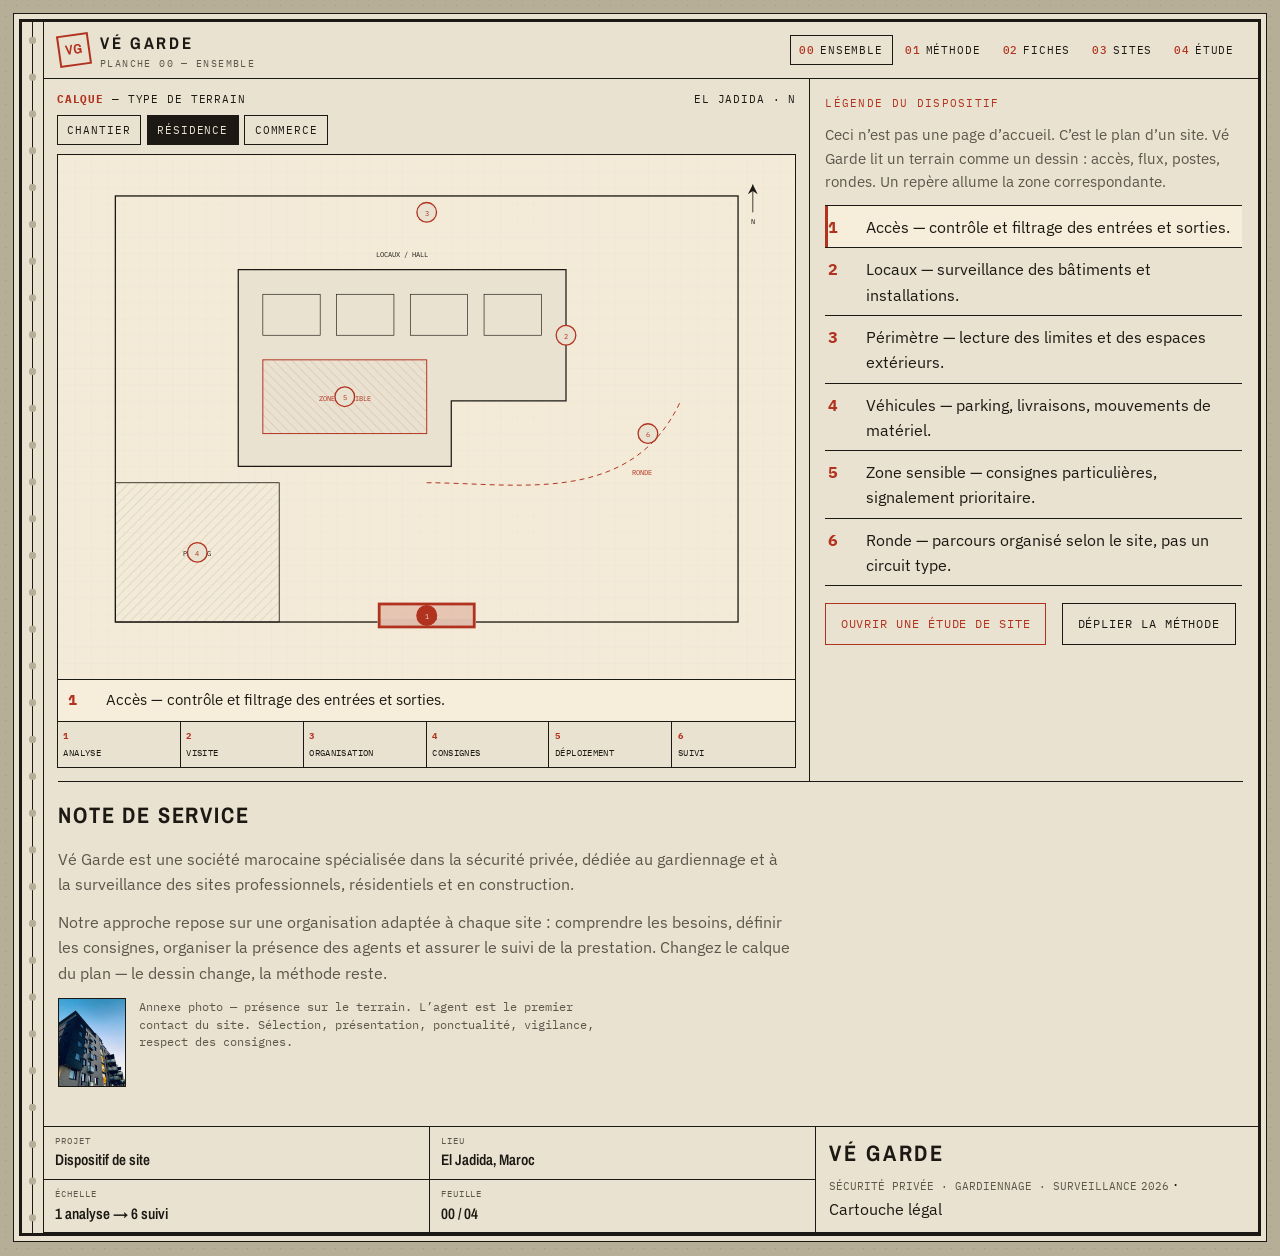
==== commit 2c66ddaf: "Give each planche a distinct dossier layout The homepage is a drawing with a live legend, the method" ====
--- a/index.html
+++ b/index.html
@@ -32,23 +32,28 @@
       </nav>
       <button class="menu-toggle" type="button" data-menu-toggle aria-expanded="false" aria-controls="menu-mobile" aria-label="Ouvrir le menu"><span></span></button>
       <nav class="nav-mobile" id="menu-mobile" data-menu>
-      <a href="index.html" aria-current="page">00 Ensemble</a>
-      <a href="approche.html">01 Méthode</a>
-      <a href="services.html">02 Fiches</a>
-      <a href="secteurs.html">03 Sites</a>
-      <a href="contact.html">04 Étude</a>
-    </nav>
+        <a href="index.html" aria-current="page">00 Ensemble</a>
+        <a href="approche.html">01 Méthode</a>
+        <a href="services.html">02 Fiches</a>
+        <a href="secteurs.html">03 Sites</a>
+        <a href="contact.html">04 Étude</a>
+      </nav>
     </header>
 
     <main id="contenu" class="sheet-body">
       <div class="board">
         <div class="drawing">
+          <div class="drawing-head">
+            <span><b>Calque</b> — type de terrain</span>
+            <span>El Jadida · N</span>
+          </div>
           <div class="plan-toolbar" data-plan-switch>
             <button type="button" data-site="chantier">Chantier</button>
             <button type="button" data-site="residence" aria-pressed="true">Résidence</button>
             <button type="button" data-site="commerce">Commerce</button>
           </div>
           <div class="plan-host" data-plan-host>Chargement du plan…</div>
+          <p class="plan-readout" data-plan-note><b>1</b><span>Accès — contrôle et filtrage des entrées et sorties.</span></p>
           <nav class="scalebar" aria-label="Méthode — échelle du dispositif">
             <a href="approche.html#p1"><b>1</b>Analyse</a>
             <a href="approche.html#p2"><b>2</b>Visite</a>
@@ -58,9 +63,9 @@
             <a href="approche.html#p6"><b>6</b>Suivi</a>
           </nav>
         </div>
-        <aside class="legend">
-          <h1>Une présence organisée. Une vigilance constante.</h1>
-          <p class="lead">Ceci n’est pas une page d’accueil. C’est le plan d’un site. Vé Garde lit un terrain comme un dessin : accès, flux, postes, rondes.</p>
+        <aside class="legend" data-legend>
+          <p class="legend-kicker">Légende du dispositif</p>
+          <p class="lead">Ceci n’est pas une page d’accueil. C’est le plan d’un site. Vé Garde lit un terrain comme un dessin : accès, flux, postes, rondes. Un repère allume la zone correspondante.</p>
           <ol class="callouts">
             <li data-hot="p1" tabindex="0"><b>1</b><span>Accès — contrôle et filtrage des entrées et sorties.</span></li>
             <li data-hot="p2" tabindex="0"><b>2</b><span>Locaux — surveillance des bâtiments et installations.</span></li>
@@ -71,7 +76,7 @@
           </ol>
           <div class="actions">
             <a class="btn btn-stamp" href="contact.html">Ouvrir une étude de site</a>
-            <a class="btn" href="approche.html">Lire la méthode</a>
+            <a class="btn" href="approche.html">Déplier la méthode</a>
           </div>
         </aside>
       </div>
@@ -79,7 +84,7 @@
       <section class="notice">
         <h2>Note de service</h2>
         <p>Vé Garde est une société marocaine spécialisée dans la sécurité privée, dédiée au gardiennage et à la surveillance des sites professionnels, résidentiels et en construction.</p>
-        <p>Notre approche repose sur une organisation adaptée à chaque site : comprendre les besoins, définir les consignes, organiser la présence des agents et assurer le suivi de la prestation. Changez le type de site sur le plan — le dessin change, la méthode reste.</p>
+        <p>Notre approche repose sur une organisation adaptée à chaque site : comprendre les besoins, définir les consignes, organiser la présence des agents et assurer le suivi de la prestation. Changez le calque du plan — le dessin change, la méthode reste.</p>
         <figure class="annex">
           <img src="img/agents.jpg" alt="Immeuble contemporain, annexe photographique" width="1800" height="2400">
           <p>Annexe photo — présence sur le terrain. L’agent est le premier contact du site. Sélection, présentation, ponctualité, vigilance, respect des consignes.</p>
--- a/css/style.css
+++ b/css/style.css
@@ -5,8 +5,6 @@
   --ink: #1c1914;
   --mute: #5c564c;
   --stamp: #b1321f;
-  --rule: #1c1914;
-  --head-h: 3.4rem;
   --font-title: "Archivo Narrow", "Arial Narrow", sans-serif;
   --font-sans: "IBM Plex Sans", "Segoe UI", sans-serif;
   --font-mono: "IBM Plex Mono", ui-monospace, monospace;
@@ -27,13 +25,14 @@
 body {
   font-family: var(--font-sans);
   color: var(--ink);
-  background: var(--desk);
-  background-image: radial-gradient(rgba(28, 25, 20, 0.12) 0.7px, transparent 0.7px);
-  background-size: 12px 12px;
+  background-color: var(--desk);
+  background-image:
+    radial-gradient(rgba(28, 25, 20, 0.14) 0.7px, transparent 0.8px);
+  background-size: 11px 11px;
   line-height: 1.55;
   font-size: 1.02rem;
   min-height: 100svh;
-  padding: clamp(0.6rem, 1.8vw, 1.4rem);
+  padding: clamp(0.55rem, 1.6vw, 1.3rem);
 }
 
 body.nav-open {
@@ -94,12 +93,31 @@
 .sheet {
   background: var(--paper);
   border: 2px solid var(--ink);
-  outline: 1px solid var(--ink);
-  outline-offset: 5px;
+  box-shadow: 0 0 0 1px var(--ink), 0 0 0 6px var(--paper), 0 0 0 7px var(--ink);
   min-height: calc(100svh - 2rem);
   position: relative;
   display: grid;
+  grid-template-columns: 1.35rem 1fr;
   grid-template-rows: auto 1fr auto;
+}
+
+.sheet::before {
+  content: "";
+  grid-column: 1;
+  grid-row: 1 / -1;
+  background:
+    radial-gradient(circle at 50% 1.15rem, var(--desk) 0.22rem, transparent 0.24rem),
+    linear-gradient(90deg, transparent 46%, var(--ink) 46%, var(--ink) 54%, transparent 54%);
+  background-size: 100% 2.3rem, 1px 100%;
+  background-repeat: repeat-y, no-repeat;
+  background-position: 0 4.6rem, center;
+  border-right: 1px solid var(--ink);
+}
+
+.sheet-head,
+.sheet-body,
+.cartouche {
+  grid-column: 2;
 }
 
 .sheet-head {
@@ -110,7 +128,7 @@
   align-items: center;
   justify-content: space-between;
   gap: 1rem;
-  min-height: var(--head-h);
+  min-height: 3.4rem;
   padding: 0.45rem 0.85rem;
   border-bottom: 1px solid var(--ink);
   background: var(--paper);
@@ -258,15 +276,31 @@
 }
 
 .drawing {
-  padding: 0.8rem 0.8rem 0;
+  padding: 0.75rem 0.8rem 0;
   min-width: 0;
+}
+
+.drawing-head {
+  display: flex;
+  justify-content: space-between;
+  align-items: baseline;
+  gap: 0.6rem;
+  margin-bottom: 0.45rem;
+  font-family: var(--font-mono);
+  font-size: 0.68rem;
+  letter-spacing: 0.08em;
+  text-transform: uppercase;
+}
+
+.drawing-head b {
+  color: var(--stamp);
 }
 
 .plan-toolbar {
   display: flex;
   flex-wrap: wrap;
   gap: 0.35rem;
-  margin-bottom: 0.6rem;
+  margin-bottom: 0.55rem;
 }
 
 .plan-toolbar button {
@@ -294,13 +328,58 @@
   height: auto;
 }
 
+.plan-host svg g[hidden] {
+  display: none !important;
+}
+
 .plan-host svg .hot.is-on {
   stroke: var(--stamp);
-  stroke-width: 2.2;
-}
-
-.plan-host svg g[hidden] {
-  display: none;
+}
+
+.plan-host svg rect.hot.is-on,
+.plan-host svg circle.hot.is-on {
+  stroke-width: 3.4px;
+}
+
+.plan-host svg rect.hot.is-on:not([data-hot="p3"]),
+.plan-host svg circle.hot.is-on {
+  fill: rgba(177, 50, 31, 0.2);
+}
+
+.plan-host svg path.hot.is-on {
+  stroke-width: 4px;
+}
+
+.plan-host svg rect.hot.is-on[data-hot="p3"] {
+  fill: none;
+  stroke-width: 5px;
+  stroke-dasharray: 14 8;
+}
+
+.plan-host svg .mark.is-on {
+  fill: var(--stamp);
+}
+
+.plan-host svg .mark-n.is-on {
+  fill: var(--paper);
+}
+
+.plan-readout {
+  display: grid;
+  grid-template-columns: 1.8rem 1fr;
+  gap: 0.55rem;
+  align-items: start;
+  margin: 0;
+  padding: 0.55rem 0.65rem;
+  border: 1px solid var(--ink);
+  border-top: 0;
+  background: #f6edda;
+  font-size: 0.92rem;
+}
+
+.plan-readout b {
+  font-family: var(--font-mono);
+  color: var(--stamp);
 }
 
 .scalebar {
@@ -312,10 +391,10 @@
 }
 
 .scalebar a {
-  padding: 0.45rem 0.4rem;
+  padding: 0.45rem 0.35rem;
   border-right: 1px solid var(--ink);
   font-family: var(--font-mono);
-  font-size: 0.62rem;
+  font-size: 0.58rem;
   letter-spacing: 0.04em;
   text-transform: uppercase;
 }
@@ -331,32 +410,31 @@
 }
 
 .legend {
-  padding: 1.1rem 0.95rem 1.4rem;
+  padding: 1rem 0.95rem 1.3rem;
   border-top: 1px solid var(--ink);
   display: grid;
-  gap: 0.85rem;
+  gap: 0.7rem;
   align-content: start;
 }
 
-.legend h1 {
-  font-family: var(--font-title);
-  font-weight: 700;
-  font-size: clamp(2.1rem, 5vw, 3.6rem);
-  letter-spacing: -0.02em;
-  line-height: 0.95;
-  text-transform: uppercase;
+.legend-kicker {
+  font-family: var(--font-mono);
+  font-size: 0.68rem;
+  letter-spacing: 0.12em;
+  text-transform: uppercase;
+  color: var(--stamp);
 }
 
 .legend .lead {
   color: var(--mute);
-  max-width: 36rem;
+  font-size: 0.95rem;
 }
 
 .callouts li {
   display: grid;
   grid-template-columns: 1.8rem 1fr;
   gap: 0.55rem;
-  padding: 0.55rem 0.2rem;
+  padding: 0.5rem 0.2rem;
   border-top: 1px solid var(--ink);
   cursor: pointer;
 }
@@ -367,6 +445,7 @@
 
 .callouts li.is-on {
   background: #f6edda;
+  box-shadow: inset 3px 0 0 var(--stamp);
 }
 
 .callouts b {
@@ -379,7 +458,7 @@
   flex-wrap: wrap;
   gap: 0.6rem 1rem;
   align-items: center;
-  margin-top: 0.4rem;
+  margin-top: 0.35rem;
 }
 
 .btn {
@@ -461,7 +540,6 @@
 .cartouche dl {
   display: grid;
   grid-template-columns: 1fr 1fr;
-  border-right: 1px solid var(--ink);
 }
 
 .cartouche div {
@@ -510,162 +588,246 @@
   color: var(--mute);
 }
 
-.path {
+.page-intro {
+  padding: 1.1rem 1rem 0.4rem;
+}
+
+.page-intro h1 {
+  font-family: var(--font-title);
+  text-transform: uppercase;
+  font-size: clamp(1.8rem, 4vw, 2.8rem);
+  letter-spacing: -0.02em;
+}
+
+.page-intro p {
+  max-width: 40rem;
+  color: var(--mute);
+  margin-top: 0.5rem;
+}
+
+.leporello-wrap {
   position: relative;
-  padding: 1.5rem 1rem 2.4rem 3.2rem;
-}
-
-.path::before {
+  border-top: 1px solid var(--ink);
+  border-bottom: 1px solid var(--ink);
+  margin: 0.8rem 0 1.2rem;
+}
+
+.leporello-hint {
+  position: absolute;
+  top: 0.45rem;
+  right: 0.8rem;
+  z-index: 2;
+  font-family: var(--font-mono);
+  font-size: 0.62rem;
+  letter-spacing: 0.1em;
+  text-transform: uppercase;
+  color: var(--stamp);
+}
+
+.leporello {
+  display: grid;
+  grid-auto-flow: column;
+  grid-auto-columns: min(86vw, 22rem);
+  overflow-x: auto;
+  scroll-snap-type: x mandatory;
+  padding: 2.2rem 0 1.4rem;
+  background:
+    repeating-linear-gradient(
+      90deg,
+      transparent,
+      transparent calc(min(86vw, 22rem) - 1px),
+      var(--ink) calc(min(86vw, 22rem) - 1px),
+      var(--ink) min(86vw, 22rem)
+    );
+}
+
+.leporello::before {
   content: "";
   position: absolute;
-  left: 1.45rem;
-  top: 1.2rem;
-  bottom: 1.2rem;
-  border-left: 2px dashed var(--ink);
-}
-
-.station {
+  left: 0;
+  right: 0;
+  top: 3.35rem;
+  height: 0;
+  border-top: 2px dashed var(--stamp);
+  pointer-events: none;
+}
+
+.fold {
+  scroll-snap-align: start;
+  padding: 1.6rem 1.1rem 1rem;
+  min-height: 22rem;
   position: relative;
-  padding: 0 0 2rem;
-  max-width: 40rem;
-}
-
-.station::before {
-  content: attr(data-n);
-  position: absolute;
-  left: -2.35rem;
-  top: 0;
-  width: 1.7rem;
-  height: 1.7rem;
+}
+
+.fold-n {
+  width: 2rem;
+  height: 2rem;
   border: 1px solid var(--stamp);
   background: var(--paper);
   color: var(--stamp);
   font-family: var(--font-mono);
-  font-size: 0.72rem;
   display: grid;
   place-items: center;
-}
-
-.station h2 {
+  position: relative;
+  z-index: 1;
+}
+
+.fold h2 {
   font-family: var(--font-title);
-  font-size: clamp(1.6rem, 3vw, 2.2rem);
-  text-transform: uppercase;
-  margin: 0.2rem 0 0.45rem;
-}
-
-.station p {
-  color: var(--mute);
-}
-
-.desk {
+  text-transform: uppercase;
+  font-size: 1.7rem;
+  margin: 1.1rem 0 0.5rem;
+}
+
+.fold p {
+  color: var(--mute);
+}
+
+.classeur {
+  display: grid;
+  margin: 0.8rem 0 1.2rem;
+  border-top: 1px solid var(--ink);
+  min-height: 28rem;
+}
+
+.onglets {
+  display: flex;
+  overflow-x: auto;
+  border-bottom: 1px solid var(--ink);
+}
+
+.onglets button {
+  flex: 1 0 7rem;
+  min-height: 3.2rem;
+  padding: 0.45rem 0.5rem;
+  border-right: 1px solid var(--ink);
+  font-family: var(--font-mono);
+  font-size: 0.62rem;
+  letter-spacing: 0.06em;
+  text-transform: uppercase;
+  text-align: left;
+}
+
+.onglets button b {
+  display: block;
+  color: var(--stamp);
+  margin-bottom: 0.15rem;
+}
+
+.onglets button[aria-selected="true"] {
+  background: #f6edda;
+  box-shadow: inset 0 3px 0 var(--stamp);
+}
+
+.classeur-page {
   position: relative;
-  min-height: 36rem;
-  margin: 1rem;
-  overflow: hidden;
-  background:
-    linear-gradient(#0000, #0000),
-    repeating-linear-gradient(90deg, #0000 0 18px, rgba(28, 25, 20, 0.04) 18px 19px);
-}
-
-.paper {
-  width: min(100%, 26rem);
-  min-height: 16rem;
+  padding: 1.1rem 1.1rem 1.4rem 2.3rem;
   background: #f7f1e3;
-  border: 1px solid var(--ink);
-  box-shadow: 4px 4px 0 rgba(28, 25, 20, 0.12);
-  padding: 1rem 1.05rem 1.2rem;
-  text-align: left;
-  display: grid;
-  gap: 0.45rem;
-  align-content: start;
-}
-
-.paper .code {
+  min-height: 22rem;
+}
+
+.rings {
+  position: absolute;
+  left: 0.55rem;
+  top: 1.4rem;
+  display: grid;
+  gap: 2.4rem;
+}
+
+.rings i {
+  width: 1.05rem;
+  height: 1.05rem;
+  border: 3px solid #8a8478;
+  border-radius: 50%;
+  background: var(--desk);
+  box-shadow: inset 0 0 0 2px #f7f1e3;
+}
+
+.fiche-sheet .code {
   font-family: var(--font-mono);
   font-size: 0.68rem;
   color: var(--stamp);
   letter-spacing: 0.08em;
 }
 
-.paper h2 {
+.fiche-sheet h2 {
   font-family: var(--font-title);
   text-transform: uppercase;
-  font-size: 1.45rem;
-}
-
-.paper p {
-  font-size: 0.92rem;
-  color: var(--mute);
-}
-
-.desk[data-mode="stack"] .paper {
-  position: absolute;
-}
-
-.desk[data-mode="stack"] .paper:nth-child(1) { top: 0.4rem; left: 0.2rem; transform: rotate(-6deg); }
-.desk[data-mode="stack"] .paper:nth-child(2) { top: 1.4rem; left: 18%; transform: rotate(4deg); }
-.desk[data-mode="stack"] .paper:nth-child(3) { top: 0.8rem; left: 40%; transform: rotate(-2deg); }
-.desk[data-mode="stack"] .paper:nth-child(4) { top: 14rem; left: 4%; transform: rotate(3deg); }
-.desk[data-mode="stack"] .paper:nth-child(5) { top: 15rem; left: 32%; transform: rotate(-5deg); }
-.desk[data-mode="stack"] .paper:nth-child(6) { top: 16rem; left: 55%; transform: rotate(6deg); }
-
-.desk[data-mode="stack"] .paper.is-front,
-.desk[data-mode="stack"] .paper:hover,
-.desk[data-mode="stack"] .paper:focus-visible {
-  transform: rotate(0deg) translateY(-6px);
-  z-index: 6;
-  background: #fffaf0;
-}
-
-.plans-compare {
-  display: grid;
-  gap: 0;
+  font-size: clamp(1.8rem, 4vw, 2.6rem);
+  margin: 0.45rem 0 0.7rem;
+}
+
+.fiche-sheet p {
+  max-width: 38rem;
+  color: var(--mute);
+}
+
+.views {
+  display: grid;
+}
+
+.view-band {
+  display: grid;
   border-top: 1px solid var(--ink);
 }
 
-.plan-card {
-  padding: 1rem;
+.view-head {
+  display: flex;
+  justify-content: space-between;
+  gap: 0.6rem;
+  padding: 0.45rem 0.9rem;
   border-bottom: 1px solid var(--ink);
-  display: grid;
-  gap: 0.7rem;
-}
-
-.plan-card h2 {
+  font-family: var(--font-mono);
+  font-size: 0.68rem;
+  letter-spacing: 0.1em;
+  text-transform: uppercase;
+  background: #efe6d2;
+}
+
+.view-head b {
+  color: var(--stamp);
+}
+
+.view-body {
+  display: grid;
+}
+
+.view-plan {
+  background: var(--paper-2);
+  border-right: 1px solid var(--ink);
+  min-height: 12rem;
+}
+
+.view-plan svg {
+  width: 100%;
+  height: auto;
+}
+
+.view-notes {
+  padding: 0.85rem 1rem 1rem;
+}
+
+.view-notes h2 {
   font-family: var(--font-title);
   text-transform: uppercase;
-  font-size: 1.6rem;
-}
-
-.plan-card .code {
-  font-family: var(--font-mono);
-  color: var(--stamp);
-  font-size: 0.72rem;
-}
-
-.mini-plan {
-  border: 1px solid var(--ink);
-  min-height: 12rem;
-  background: var(--paper-2);
-}
-
-.mini-plan svg {
-  width: 100%;
-}
-
-.plan-card ul {
-  display: grid;
-  gap: 0.3rem;
-}
-
-.plan-card li {
+  font-size: 1.5rem;
+  margin-bottom: 0.35rem;
+}
+
+.view-notes p {
+  color: var(--mute);
+  margin-bottom: 0.6rem;
+}
+
+.view-notes li {
   font-family: var(--font-mono);
   font-size: 0.8rem;
-  padding-left: 1rem;
+  padding: 0.2rem 0 0.2rem 1.1rem;
   position: relative;
 }
 
-.plan-card li::before {
-  content: "□";
+.view-notes li::before {
+  content: attr(data-n);
   position: absolute;
   left: 0;
   color: var(--stamp);
@@ -746,6 +908,17 @@
   color: var(--stamp);
 }
 
+.carbon {
+  margin: 0 1rem 1.2rem;
+  padding: 0.55rem 0.8rem;
+  border: 1px dashed var(--ink);
+  font-family: var(--font-mono);
+  font-size: 0.68rem;
+  letter-spacing: 0.08em;
+  text-transform: uppercase;
+  color: var(--mute);
+}
+
 .legal-sheet {
   display: grid;
   margin: 0.8rem;
@@ -772,23 +945,6 @@
   background: #efe6d2;
 }
 
-.page-intro {
-  padding: 1.1rem 1rem 0.4rem;
-}
-
-.page-intro h1 {
-  font-family: var(--font-title);
-  text-transform: uppercase;
-  font-size: clamp(2rem, 5vw, 3.2rem);
-  letter-spacing: -0.02em;
-}
-
-.page-intro p {
-  max-width: 38rem;
-  color: var(--mute);
-  margin-top: 0.5rem;
-}
-
 @media (min-width: 880px) {
   .nav-desktop {
     display: flex;
@@ -799,7 +955,7 @@
   }
 
   .board {
-    grid-template-columns: 1.25fr 0.95fr;
+    grid-template-columns: 1.45fr 0.85fr;
   }
 
   .legend {
@@ -811,21 +967,38 @@
     grid-template-columns: 1.4fr 0.8fr;
   }
 
-  .scalebar a {
-    font-size: 0.64rem;
-  }
-
-  .plans-compare {
-    grid-template-columns: 1fr 1fr 1fr;
-  }
-
-  .plan-card {
+  .cartouche dl {
+    border-right: 1px solid var(--ink);
+  }
+
+  .leporello {
+    grid-auto-columns: 22rem;
+  }
+
+  .classeur {
+    grid-template-columns: 9.5rem 1fr;
+  }
+
+  .onglets {
+    flex-direction: column;
+    overflow: visible;
     border-bottom: 0;
     border-right: 1px solid var(--ink);
   }
 
-  .plan-card:last-child {
+  .onglets button {
+    flex: 0 0 auto;
+    width: 100%;
     border-right: 0;
+    border-bottom: 1px solid var(--ink);
+  }
+
+  .onglets button[aria-selected="true"] {
+    box-shadow: inset 3px 0 0 var(--stamp);
+  }
+
+  .view-body {
+    grid-template-columns: 1.4fr 0.9fr;
   }
 
   .cerfa-grid {
@@ -840,32 +1013,9 @@
     grid-column: 1 / -1;
     border-right: 0 !important;
   }
-
-  .path {
-    max-width: 52rem;
-    margin: 0 auto;
-  }
-
-  .station:nth-child(even) {
-    margin-left: 18%;
-  }
 }
 
 @media (max-width: 879px) {
-  .desk {
-    min-height: 0;
-    display: grid;
-    gap: 0.7rem;
-  }
-
-  .desk[data-mode="stack"] .paper {
-    position: relative;
-    transform: none !important;
-    top: auto !important;
-    left: auto !important;
-    width: 100%;
-  }
-
   .legal-sheet div {
     grid-template-columns: 1fr;
   }
@@ -874,12 +1024,33 @@
     border-right: 0;
     border-bottom: 1px solid var(--ink);
   }
+
+  .view-plan {
+    border-right: 0;
+    border-bottom: 1px solid var(--ink);
+  }
+
+  .scalebar {
+    grid-template-columns: repeat(3, 1fr);
+  }
+
+  .scalebar a:nth-child(3) {
+    border-right: 0;
+  }
+
+  .scalebar a:nth-child(n + 4) {
+    border-top: 1px solid var(--ink);
+  }
 }
 
 @media (prefers-reduced-motion: reduce) {
   html {
     scroll-behavior: auto;
   }
+
+  .leporello {
+    scroll-snap-type: none;
+  }
 }
 
 :focus-visible {
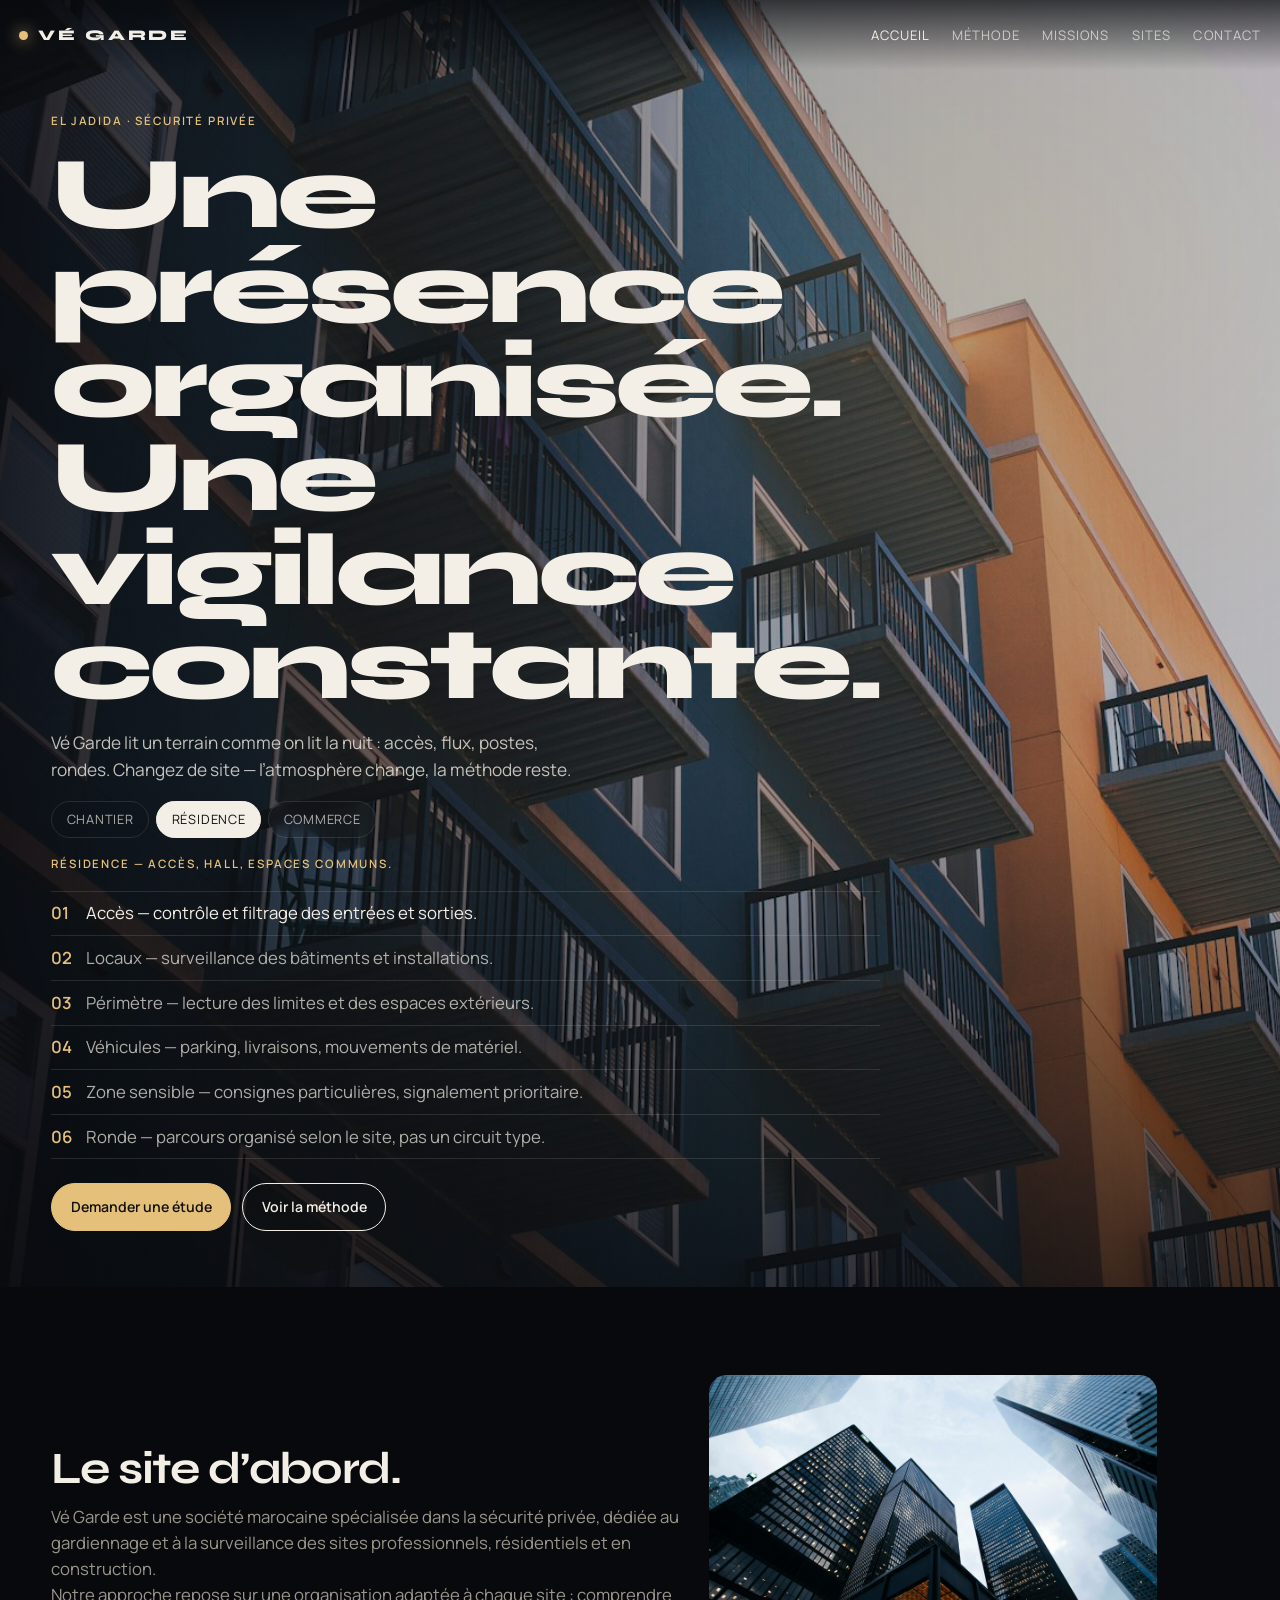
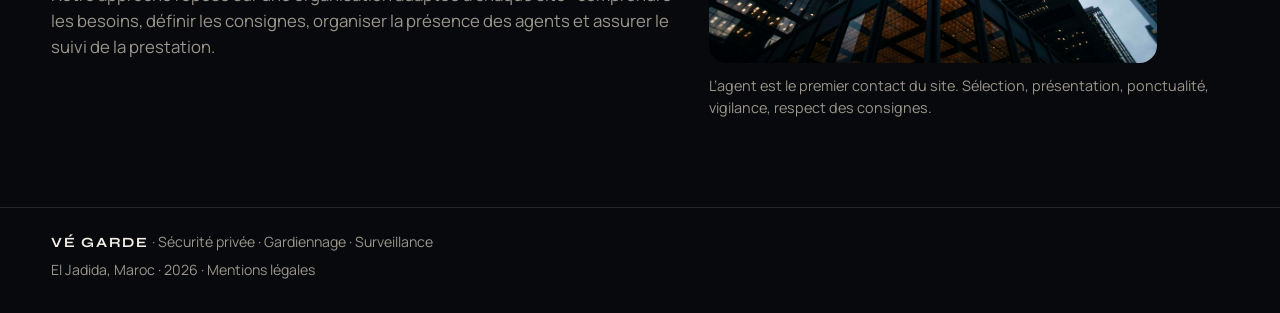
==== commit 553f0c7f: "Replace the paper dossier with a 2026 night presence Drop punch holes, stamps, and drawing sheets. T" ====
--- a/index.html
+++ b/index.html
@@ -3,122 +3,84 @@
 <head>
   <meta charset="UTF-8">
   <meta name="viewport" content="width=device-width, initial-scale=1">
-  <title>Vé Garde — Planche 00 · Ensemble</title>
-  <meta name="description" content="Vé Garde organise le gardiennage autour du plan de chaque site : accès, postes, rondes et consignes. El Jadida, Maroc.">
-  <meta name="theme-color" content="#eae2d0">
+  <title>Vé Garde — Sécurité privée à El Jadida</title>
+  <meta name="description" content="Vé Garde organise le gardiennage autour de chaque site : accès, postes, rondes et consignes. El Jadida, Maroc.">
+  <meta name="theme-color" content="#07090d">
   <link rel="icon" href="favicon.svg" type="image/svg+xml">
   <link rel="preconnect" href="https://fonts.googleapis.com">
   <link rel="preconnect" href="https://fonts.gstatic.com" crossorigin>
-  <link href="https://fonts.googleapis.com/css2?family=Archivo+Narrow:wght@600;700&family=IBM+Plex+Mono:wght@400;500&family=IBM+Plex+Sans:wght@400;500&display=swap" rel="stylesheet">
+  <link href="https://fonts.googleapis.com/css2?family=Manrope:wght@400;500;600;700&family=Syne:wght@600;700;800&display=swap" rel="stylesheet">
   <link rel="stylesheet" href="css/style.css">
 </head>
 <body>
-  <a class="skip-link" href="#contenu">Aller au contenu</a>
-  <div class="sheet">
-    <header class="sheet-head">
-      <a class="brand" href="index.html" aria-label="Vé Garde — Accueil">
-        <span class="stamp">VG</span>
-        <span>
-          <span class="brand-name">VÉ GARDE</span>
-          <span class="brand-meta">Planche 00 — Ensemble</span>
-        </span>
-      </a>
-      <nav class="nav-desktop" aria-label="Planches">
-        <a href="index.html" aria-current="page"><b>00</b>Ensemble</a>
-        <a href="approche.html"><b>01</b>Méthode</a>
-        <a href="services.html"><b>02</b>Fiches</a>
-        <a href="secteurs.html"><b>03</b>Sites</a>
-        <a href="contact.html"><b>04</b>Étude</a>
-      </nav>
-      <button class="menu-toggle" type="button" data-menu-toggle aria-expanded="false" aria-controls="menu-mobile" aria-label="Ouvrir le menu"><span></span></button>
-      <nav class="nav-mobile" id="menu-mobile" data-menu>
-        <a href="index.html" aria-current="page">00 Ensemble</a>
-        <a href="approche.html">01 Méthode</a>
-        <a href="services.html">02 Fiches</a>
-        <a href="secteurs.html">03 Sites</a>
-        <a href="contact.html">04 Étude</a>
-      </nav>
-    </header>
+  <a class="skip" href="#contenu">Aller au contenu</a>
+  <header class="top">
+    <a class="brand" href="index.html" aria-label="Vé Garde — Accueil"><i></i>Vé Garde</a>
+    <nav class="nav-desk" aria-label="Principal">
+      <a href="index.html" aria-current="page">Accueil</a>
+      <a href="approche.html">Méthode</a>
+      <a href="services.html">Missions</a>
+      <a href="secteurs.html">Sites</a>
+      <a href="contact.html">Contact</a>
+    </nav>
+    <button class="burger" type="button" data-menu-toggle aria-expanded="false" aria-controls="menu-mobile" aria-label="Ouvrir le menu"><span></span></button>
+  </header>
+  <nav class="nav-mob" id="menu-mobile" data-menu>
+    <a href="index.html" aria-current="page">Accueil</a>
+    <a href="approche.html">Méthode</a>
+    <a href="services.html">Missions</a>
+    <a href="secteurs.html">Sites</a>
+    <a href="contact.html">Contact</a>
+  </nav>
 
-    <main id="contenu" class="sheet-body">
-      <div class="board">
-        <div class="drawing">
-          <div class="drawing-head">
-            <span><b>Calque</b> — type de terrain</span>
-            <span>El Jadida · N</span>
-          </div>
-          <div class="plan-toolbar" data-plan-switch>
-            <button type="button" data-site="chantier">Chantier</button>
-            <button type="button" data-site="residence" aria-pressed="true">Résidence</button>
-            <button type="button" data-site="commerce">Commerce</button>
-          </div>
-          <div class="plan-host" data-plan-host>Chargement du plan…</div>
-          <p class="plan-readout" data-plan-note><b>1</b><span>Accès — contrôle et filtrage des entrées et sorties.</span></p>
-          <nav class="scalebar" aria-label="Méthode — échelle du dispositif">
-            <a href="approche.html#p1"><b>1</b>Analyse</a>
-            <a href="approche.html#p2"><b>2</b>Visite</a>
-            <a href="approche.html#p3"><b>3</b>Organisation</a>
-            <a href="approche.html#p4"><b>4</b>Consignes</a>
-            <a href="approche.html#p5"><b>5</b>Déploiement</a>
-            <a href="approche.html#p6"><b>6</b>Suivi</a>
-          </nav>
+  <main id="contenu">
+    <section class="stage" data-scene>
+      <div class="stage-media">
+        <img data-scene-img src="img/residence.jpg" alt="Résidence contemporaine, lecture du site" width="1600" height="1067">
+        <div class="stage-veil"></div>
+      </div>
+      <div class="stage-copy">
+        <p class="kicker">El Jadida · Sécurité privée</p>
+        <h1>Une présence organisée. Une vigilance constante.</h1>
+        <p class="lead">Vé Garde lit un terrain comme on lit la nuit : accès, flux, postes, rondes. Changez de site — l’atmosphère change, la méthode reste.</p>
+        <div class="pills" data-site-switch>
+          <button type="button" data-site="chantier" data-src="img/chantier.jpg" data-caption="Chantier — mouvements, livraisons, périmètre ouvert.">Chantier</button>
+          <button type="button" data-site="residence" data-src="img/residence.jpg" data-caption="Résidence — accès, hall, espaces communs." aria-pressed="true">Résidence</button>
+          <button type="button" data-site="commerce" data-src="img/commerce.jpg" data-caption="Commerce — vitrine, caisse, livraisons.">Commerce</button>
         </div>
-        <aside class="legend" data-legend>
-          <p class="legend-kicker">Légende du dispositif</p>
-          <p class="lead">Ceci n’est pas une page d’accueil. C’est le plan d’un site. Vé Garde lit un terrain comme un dessin : accès, flux, postes, rondes. Un repère allume la zone correspondante.</p>
-          <ol class="callouts">
-            <li data-hot="p1" tabindex="0"><b>1</b><span>Accès — contrôle et filtrage des entrées et sorties.</span></li>
-            <li data-hot="p2" tabindex="0"><b>2</b><span>Locaux — surveillance des bâtiments et installations.</span></li>
-            <li data-hot="p3" tabindex="0"><b>3</b><span>Périmètre — lecture des limites et des espaces extérieurs.</span></li>
-            <li data-hot="p4" tabindex="0"><b>4</b><span>Véhicules — parking, livraisons, mouvements de matériel.</span></li>
-            <li data-hot="p5" tabindex="0"><b>5</b><span>Zone sensible — consignes particulières, signalement prioritaire.</span></li>
-            <li data-hot="p6" tabindex="0"><b>6</b><span>Ronde — parcours organisé selon le site, pas un circuit type.</span></li>
-          </ol>
-          <div class="actions">
-            <a class="btn btn-stamp" href="contact.html">Ouvrir une étude de site</a>
-            <a class="btn" href="approche.html">Déplier la méthode</a>
-          </div>
-        </aside>
+        <p class="kicker" data-scene-caption>Résidence — accès, hall, espaces communs.</p>
+        <ol class="zones" data-zones>
+          <li tabindex="0"><b>01</b><span>Accès — contrôle et filtrage des entrées et sorties.</span></li>
+          <li tabindex="0"><b>02</b><span>Locaux — surveillance des bâtiments et installations.</span></li>
+          <li tabindex="0"><b>03</b><span>Périmètre — lecture des limites et des espaces extérieurs.</span></li>
+          <li tabindex="0"><b>04</b><span>Véhicules — parking, livraisons, mouvements de matériel.</span></li>
+          <li tabindex="0"><b>05</b><span>Zone sensible — consignes particulières, signalement prioritaire.</span></li>
+          <li tabindex="0"><b>06</b><span>Ronde — parcours organisé selon le site, pas un circuit type.</span></li>
+        </ol>
+        <div class="actions">
+          <a class="btn btn-light" href="contact.html">Demander une étude</a>
+          <a class="btn" href="approche.html">Voir la méthode</a>
+        </div>
       </div>
+    </section>
 
-      <section class="notice">
-        <h2>Note de service</h2>
+    <section class="band">
+      <div>
+        <h2>Le site d’abord.</h2>
         <p>Vé Garde est une société marocaine spécialisée dans la sécurité privée, dédiée au gardiennage et à la surveillance des sites professionnels, résidentiels et en construction.</p>
-        <p>Notre approche repose sur une organisation adaptée à chaque site : comprendre les besoins, définir les consignes, organiser la présence des agents et assurer le suivi de la prestation. Changez le calque du plan — le dessin change, la méthode reste.</p>
-        <figure class="annex">
-          <img src="img/agents.jpg" alt="Immeuble contemporain, annexe photographique" width="1800" height="2400">
-          <p>Annexe photo — présence sur le terrain. L’agent est le premier contact du site. Sélection, présentation, ponctualité, vigilance, respect des consignes.</p>
-        </figure>
-      </section>
-    </main>
+        <p>Notre approche repose sur une organisation adaptée à chaque site : comprendre les besoins, définir les consignes, organiser la présence des agents et assurer le suivi de la prestation.</p>
+      </div>
+      <figure>
+        <img src="img/presence.jpg" alt="Présence sur un site contemporain" width="1600" height="1067">
+        <figcaption>L’agent est le premier contact du site. Sélection, présentation, ponctualité, vigilance, respect des consignes.</figcaption>
+      </figure>
+    </section>
+  </main>
 
-    <footer class="cartouche">
-      <dl>
-        <div>
-          <dt>Projet</dt>
-          <dd>Dispositif de site</dd>
-        </div>
-        <div>
-          <dt>Lieu</dt>
-          <dd>El Jadida, Maroc</dd>
-        </div>
-        <div>
-          <dt>Échelle</dt>
-          <dd>1 analyse → 6 suivi</dd>
-        </div>
-        <div>
-          <dt>Feuille</dt>
-          <dd>00 / 04</dd>
-        </div>
-      </dl>
-      <div class="who">
-        <strong>VÉ GARDE</strong>
-        <span>Sécurité privée · Gardiennage · Surveillance</span>
-        <span data-year>2026</span>
-        · <a href="mentions-legales.html">Cartouche légal</a>
-      </div>
-    </footer>
-  </div>
+  <footer class="foot">
+    <p><strong>Vé Garde</strong> · Sécurité privée · Gardiennage · Surveillance</p>
+    <p>El Jadida, Maroc · <span data-year>2026</span> · <a href="mentions-legales.html">Mentions légales</a></p>
+  </footer>
   <script src="js/main.js"></script>
 </body>
 </html>
--- a/css/style.css
+++ b/css/style.css
@@ -1,13 +1,12 @@
 :root {
-  --desk: #b7ae98;
-  --paper: #eae2d0;
-  --paper-2: #f3ead8;
-  --ink: #1c1914;
-  --mute: #5c564c;
-  --stamp: #b1321f;
-  --font-title: "Archivo Narrow", "Arial Narrow", sans-serif;
-  --font-sans: "IBM Plex Sans", "Segoe UI", sans-serif;
-  --font-mono: "IBM Plex Mono", ui-monospace, monospace;
+  --night: #07090d;
+  --night-2: #10141c;
+  --ink: #f3efe6;
+  --mute: #9b968b;
+  --light: #e4c07a;
+  --line: rgba(243, 239, 230, 0.12);
+  --font-display: "Syne", "Segoe UI", sans-serif;
+  --font: "Manrope", "Segoe UI", sans-serif;
 }
 
 *,
@@ -20,27 +19,23 @@
 
 html {
   scroll-behavior: smooth;
+  color-scheme: dark;
 }
 
 body {
-  font-family: var(--font-sans);
+  font-family: var(--font);
   color: var(--ink);
-  background-color: var(--desk);
-  background-image:
-    radial-gradient(rgba(28, 25, 20, 0.14) 0.7px, transparent 0.8px);
-  background-size: 11px 11px;
+  background: var(--night);
   line-height: 1.55;
-  font-size: 1.02rem;
+  font-size: 1.05rem;
   min-height: 100svh;
-  padding: clamp(0.55rem, 1.6vw, 1.3rem);
 }
 
 body.nav-open {
   overflow: hidden;
 }
 
-img,
-svg {
+img {
   display: block;
   max-width: 100%;
 }
@@ -70,976 +65,653 @@
 }
 
 ::selection {
-  background: var(--stamp);
-  color: var(--paper);
-}
-
-.skip-link {
+  background: var(--light);
+  color: #14110c;
+}
+
+.skip {
   position: absolute;
   left: 1rem;
   top: -4rem;
   z-index: 40;
-  background: var(--stamp);
-  color: var(--paper);
+  background: var(--light);
+  color: #14110c;
   padding: 0.5rem 0.8rem;
-  font-family: var(--font-mono);
-  font-size: 0.75rem;
-}
-
-.skip-link:focus {
+}
+
+.skip:focus {
   top: 1rem;
 }
 
-.sheet {
-  background: var(--paper);
-  border: 2px solid var(--ink);
-  box-shadow: 0 0 0 1px var(--ink), 0 0 0 6px var(--paper), 0 0 0 7px var(--ink);
-  min-height: calc(100svh - 2rem);
-  position: relative;
-  display: grid;
-  grid-template-columns: 1.35rem 1fr;
-  grid-template-rows: auto 1fr auto;
-}
-
-.sheet::before {
-  content: "";
-  grid-column: 1;
-  grid-row: 1 / -1;
-  background:
-    radial-gradient(circle at 50% 1.15rem, var(--desk) 0.22rem, transparent 0.24rem),
-    linear-gradient(90deg, transparent 46%, var(--ink) 46%, var(--ink) 54%, transparent 54%);
-  background-size: 100% 2.3rem, 1px 100%;
-  background-repeat: repeat-y, no-repeat;
-  background-position: 0 4.6rem, center;
-  border-right: 1px solid var(--ink);
-}
-
-.sheet-head,
-.sheet-body,
-.cartouche {
-  grid-column: 2;
-}
-
-.sheet-head {
-  position: sticky;
-  top: 0;
+.top {
+  position: fixed;
+  inset: 0 0 auto;
   z-index: 30;
   display: flex;
   align-items: center;
   justify-content: space-between;
   gap: 1rem;
-  min-height: 3.4rem;
-  padding: 0.45rem 0.85rem;
-  border-bottom: 1px solid var(--ink);
-  background: var(--paper);
+  min-height: 4.4rem;
+  padding: 0.7rem 1.2rem;
+  background: linear-gradient(to bottom, rgba(7, 9, 13, 0.72), transparent);
 }
 
 .brand {
   display: flex;
   align-items: center;
   gap: 0.65rem;
-}
-
-.stamp {
-  width: 2rem;
-  height: 2rem;
-  border: 2px solid var(--stamp);
-  color: var(--stamp);
-  display: grid;
-  place-items: center;
-  font-family: var(--font-title);
-  font-weight: 700;
-  font-size: 0.85rem;
-  letter-spacing: 0.04em;
-  transform: rotate(-8deg);
+  font-family: var(--font-display);
+  font-weight: 800;
+  letter-spacing: 0.18em;
+  text-transform: uppercase;
+  font-size: 0.92rem;
+}
+
+.brand i {
+  width: 0.55rem;
+  height: 0.55rem;
+  border-radius: 50%;
+  background: var(--light);
+  box-shadow: 0 0 16px var(--light);
   flex: none;
 }
 
-.brand-name {
-  font-family: var(--font-title);
-  font-weight: 700;
-  letter-spacing: 0.16em;
-  font-size: 1.05rem;
-}
-
-.brand-meta {
-  display: block;
-  font-family: var(--font-mono);
-  font-size: 0.62rem;
-  letter-spacing: 0.14em;
-  text-transform: uppercase;
-  color: var(--mute);
-}
-
-.nav-desktop {
+.nav-desk {
   display: none;
-  gap: 0.15rem;
-}
-
-.nav-desktop a {
-  font-family: var(--font-mono);
-  font-size: 0.68rem;
+  gap: 1.4rem;
+}
+
+.nav-desk a {
+  font-size: 0.82rem;
   letter-spacing: 0.08em;
   text-transform: uppercase;
-  padding: 0.35rem 0.55rem;
-  border: 1px solid transparent;
-}
-
-.nav-desktop a[aria-current="page"],
-.nav-desktop a:hover {
-  border-color: var(--ink);
-}
-
-.nav-desktop a b {
-  color: var(--stamp);
-  font-weight: 500;
-  margin-right: 0.3rem;
-}
-
-.menu-toggle {
-  width: 2.3rem;
-  height: 2.3rem;
-  border: 1px solid var(--ink);
+  color: rgba(243, 239, 230, 0.72);
+}
+
+.nav-desk a[aria-current="page"],
+.nav-desk a:hover {
+  color: var(--ink);
+}
+
+.burger {
+  width: 2.5rem;
+  height: 2.5rem;
   display: grid;
   place-items: center;
 }
 
-.menu-toggle span,
-.menu-toggle span::before,
-.menu-toggle span::after {
+.burger span,
+.burger span::before,
+.burger span::after {
   content: "";
   display: block;
-  width: 1.05rem;
-  height: 1px;
+  width: 1.15rem;
+  height: 1.5px;
   background: var(--ink);
   position: relative;
 }
 
-.menu-toggle span::before {
+.burger span::before {
   position: absolute;
-  top: -5px;
-}
-
-.menu-toggle span::after {
+  top: -6px;
+}
+
+.burger span::after {
   position: absolute;
-  top: 5px;
-}
-
-.menu-toggle[aria-expanded="true"] span {
+  top: 6px;
+}
+
+.burger[aria-expanded="true"] span {
   background: transparent;
 }
 
-.menu-toggle[aria-expanded="true"] span::before {
+.burger[aria-expanded="true"] span::before {
   top: 0;
   transform: rotate(45deg);
 }
 
-.menu-toggle[aria-expanded="true"] span::after {
+.burger[aria-expanded="true"] span::after {
   top: 0;
   transform: rotate(-45deg);
 }
 
-.nav-mobile {
+.nav-mob {
   display: none;
+  position: fixed;
+  inset: 0;
+  z-index: 25;
+  background: rgba(7, 9, 13, 0.96);
+  padding: 6rem 1.4rem 2rem;
+}
+
+.nav-mob.is-open {
+  display: grid;
+  align-content: start;
+  gap: 0.2rem;
+}
+
+.nav-mob a {
+  font-family: var(--font-display);
+  font-size: clamp(2.2rem, 8vw, 4rem);
+  font-weight: 800;
+  line-height: 1.1;
+}
+
+.nav-mob a[aria-current="page"] {
+  color: var(--light);
+}
+
+.stage {
+  position: relative;
+  min-height: 100svh;
+  display: grid;
+  align-items: end;
+  overflow: hidden;
+}
+
+.stage-media,
+.stage-media img {
   position: absolute;
-  top: 100%;
-  left: 0;
-  right: 0;
-  background: var(--paper);
-  border-bottom: 1px solid var(--ink);
-  padding: 0.6rem 0.9rem 1rem;
-  z-index: 25;
-}
-
-.nav-mobile.is-open {
-  display: grid;
-}
-
-.nav-mobile a {
-  font-family: var(--font-title);
-  font-size: 1.7rem;
-  font-weight: 700;
-  padding: 0.35rem 0;
-  border-bottom: 1px solid var(--ink);
-}
-
-.nav-mobile a[aria-current="page"] {
-  color: var(--stamp);
-}
-
-.sheet-body {
-  min-width: 0;
-}
-
-.board {
-  display: grid;
-}
-
-.drawing {
-  padding: 0.75rem 0.8rem 0;
-  min-width: 0;
-}
-
-.drawing-head {
-  display: flex;
-  justify-content: space-between;
-  align-items: baseline;
-  gap: 0.6rem;
-  margin-bottom: 0.45rem;
-  font-family: var(--font-mono);
-  font-size: 0.68rem;
-  letter-spacing: 0.08em;
+  inset: 0;
+  width: 100%;
+  height: 100%;
+}
+
+.stage-media img {
+  object-fit: cover;
+  transform: scale(1.06);
+  animation: drift 28s ease-in-out infinite alternate;
+}
+
+.stage-veil {
+  position: absolute;
+  inset: 0;
+  background:
+    radial-gradient(80% 70% at 80% 20%, rgba(228, 192, 122, 0.16), transparent 50%),
+    linear-gradient(90deg, rgba(7, 9, 13, 0.88) 0%, rgba(7, 9, 13, 0.35) 55%, rgba(7, 9, 13, 0.2) 100%),
+    linear-gradient(to top, rgba(7, 9, 13, 0.7), transparent 40%);
+}
+
+.stage-copy {
+  position: relative;
+  z-index: 1;
+  padding: 6.5rem 1.25rem 2.4rem;
+  max-width: 44rem;
+  display: grid;
+  gap: 1.1rem;
+}
+
+.kicker {
+  color: var(--light);
+  letter-spacing: 0.16em;
   text-transform: uppercase;
-}
-
-.drawing-head b {
-  color: var(--stamp);
-}
-
-.plan-toolbar {
+  font-size: 0.72rem;
+  font-weight: 600;
+}
+
+h1,
+.display {
+  font-family: var(--font-display);
+  font-weight: 800;
+  letter-spacing: -0.04em;
+  line-height: 0.92;
+  text-wrap: balance;
+  font-size: clamp(2.7rem, 8vw, 6.4rem);
+}
+
+.lead {
+  color: rgba(243, 239, 230, 0.78);
+  max-width: 34rem;
+  font-size: 1.08rem;
+}
+
+.pills {
   display: flex;
   flex-wrap: wrap;
-  gap: 0.35rem;
-  margin-bottom: 0.55rem;
-}
-
-.plan-toolbar button {
-  font-family: var(--font-mono);
-  font-size: 0.68rem;
-  letter-spacing: 0.08em;
+  gap: 0.45rem;
+}
+
+.pills button {
+  border: 1px solid var(--line);
+  border-radius: 999px;
+  padding: 0.45rem 0.9rem;
+  font-size: 0.8rem;
+  letter-spacing: 0.06em;
   text-transform: uppercase;
-  border: 1px solid var(--ink);
-  padding: 0.35rem 0.6rem;
-}
-
-.plan-toolbar button[aria-pressed="true"] {
+  color: rgba(243, 239, 230, 0.7);
+  backdrop-filter: blur(8px);
+}
+
+.pills button[aria-pressed="true"] {
   background: var(--ink);
-  color: var(--paper);
-}
-
-.plan-host {
-  border: 1px solid var(--ink);
-  background: var(--paper-2);
-  min-height: 16rem;
-}
-
-.plan-host svg {
-  width: 100%;
-  height: auto;
-}
-
-.plan-host svg g[hidden] {
-  display: none !important;
-}
-
-.plan-host svg .hot.is-on {
-  stroke: var(--stamp);
-}
-
-.plan-host svg rect.hot.is-on,
-.plan-host svg circle.hot.is-on {
-  stroke-width: 3.4px;
-}
-
-.plan-host svg rect.hot.is-on:not([data-hot="p3"]),
-.plan-host svg circle.hot.is-on {
-  fill: rgba(177, 50, 31, 0.2);
-}
-
-.plan-host svg path.hot.is-on {
-  stroke-width: 4px;
-}
-
-.plan-host svg rect.hot.is-on[data-hot="p3"] {
-  fill: none;
-  stroke-width: 5px;
-  stroke-dasharray: 14 8;
-}
-
-.plan-host svg .mark.is-on {
-  fill: var(--stamp);
-}
-
-.plan-host svg .mark-n.is-on {
-  fill: var(--paper);
-}
-
-.plan-readout {
-  display: grid;
-  grid-template-columns: 1.8rem 1fr;
+  color: #111;
+  border-color: var(--ink);
+}
+
+.zones li {
+  display: grid;
+  grid-template-columns: 1.6rem 1fr;
   gap: 0.55rem;
-  align-items: start;
-  margin: 0;
-  padding: 0.55rem 0.65rem;
-  border: 1px solid var(--ink);
-  border-top: 0;
-  background: #f6edda;
-  font-size: 0.92rem;
-}
-
-.plan-readout b {
-  font-family: var(--font-mono);
-  color: var(--stamp);
-}
-
-.scalebar {
-  display: grid;
-  grid-template-columns: repeat(6, 1fr);
-  border: 1px solid var(--ink);
-  border-top: 0;
-  margin-bottom: 0.8rem;
-}
-
-.scalebar a {
-  padding: 0.45rem 0.35rem;
-  border-right: 1px solid var(--ink);
-  font-family: var(--font-mono);
-  font-size: 0.58rem;
-  letter-spacing: 0.04em;
-  text-transform: uppercase;
-}
-
-.scalebar a:last-child {
-  border-right: 0;
-}
-
-.scalebar b {
-  display: block;
-  color: var(--stamp);
-  margin-bottom: 0.15rem;
-}
-
-.legend {
-  padding: 1rem 0.95rem 1.3rem;
-  border-top: 1px solid var(--ink);
-  display: grid;
-  gap: 0.7rem;
-  align-content: start;
-}
-
-.legend-kicker {
-  font-family: var(--font-mono);
-  font-size: 0.68rem;
-  letter-spacing: 0.12em;
-  text-transform: uppercase;
-  color: var(--stamp);
-}
-
-.legend .lead {
-  color: var(--mute);
-  font-size: 0.95rem;
-}
-
-.callouts li {
-  display: grid;
-  grid-template-columns: 1.8rem 1fr;
-  gap: 0.55rem;
-  padding: 0.5rem 0.2rem;
-  border-top: 1px solid var(--ink);
+  padding: 0.55rem 0;
+  border-top: 1px solid var(--line);
   cursor: pointer;
-}
-
-.callouts li:last-child {
-  border-bottom: 1px solid var(--ink);
-}
-
-.callouts li.is-on {
-  background: #f6edda;
-  box-shadow: inset 3px 0 0 var(--stamp);
-}
-
-.callouts b {
-  font-family: var(--font-mono);
-  color: var(--stamp);
+  color: rgba(243, 239, 230, 0.7);
+}
+
+.zones li:last-child {
+  border-bottom: 1px solid var(--line);
+}
+
+.zones li.is-on {
+  color: var(--ink);
+}
+
+.zones b {
+  color: var(--light);
+  font-weight: 600;
 }
 
 .actions {
   display: flex;
   flex-wrap: wrap;
-  gap: 0.6rem 1rem;
-  align-items: center;
-  margin-top: 0.35rem;
+  gap: 0.7rem;
+  padding-top: 0.4rem;
 }
 
 .btn {
   display: inline-flex;
   align-items: center;
   justify-content: center;
-  min-height: 2.6rem;
-  padding: 0.45rem 0.9rem;
+  min-height: 3rem;
+  padding: 0.5rem 1.15rem;
+  border-radius: 999px;
   border: 1px solid var(--ink);
-  font-family: var(--font-mono);
-  font-size: 0.72rem;
-  letter-spacing: 0.08em;
-  text-transform: uppercase;
+  font-weight: 600;
+  font-size: 0.88rem;
 }
 
 .btn:hover,
 .btn:focus-visible {
   background: var(--ink);
-  color: var(--paper);
-}
-
-.btn-stamp {
-  border-color: var(--stamp);
-  color: var(--stamp);
-}
-
-.btn-stamp:hover,
-.btn-stamp:focus-visible {
-  background: var(--stamp);
-  color: var(--paper);
-}
-
-.notice {
-  margin: 0 0.9rem 1.4rem;
-  padding: 1rem 0;
-  border-top: 1px solid var(--ink);
+  color: #111;
+}
+
+.btn-light {
+  background: var(--light);
+  border-color: var(--light);
+  color: #14110c;
+}
+
+.btn-light:hover,
+.btn-light:focus-visible {
+  background: var(--ink);
+  border-color: var(--ink);
+}
+
+.band {
+  padding: 4.5rem 1.25rem;
+  display: grid;
+  gap: 1.4rem;
+}
+
+.band h2 {
+  font-family: var(--font-display);
+  font-size: clamp(1.8rem, 4vw, 2.8rem);
+  letter-spacing: -0.03em;
+}
+
+.band p {
+  max-width: 40rem;
+  color: var(--mute);
+}
+
+.band figure {
+  display: grid;
+  gap: 0.7rem;
+}
+
+.band img {
+  width: min(100%, 28rem);
+  height: 18rem;
+  object-fit: cover;
+  border-radius: 1.1rem;
+}
+
+.band figcaption {
+  color: var(--mute);
+  font-size: 0.9rem;
+}
+
+.foot {
+  padding: 1.4rem 1.25rem 2rem;
+  border-top: 1px solid var(--line);
+  display: grid;
+  gap: 0.35rem;
+  color: var(--mute);
+  font-size: 0.88rem;
+}
+
+.foot strong {
+  color: var(--ink);
+  font-family: var(--font-display);
+  letter-spacing: 0.12em;
+  text-transform: uppercase;
+}
+
+.placeholder {
+  font-style: italic;
+}
+
+.page {
+  padding: 7rem 1.25rem 3rem;
+}
+
+.page header.intro {
+  max-width: 40rem;
+  margin-bottom: 2.4rem;
   display: grid;
   gap: 0.8rem;
 }
 
-.notice h2 {
-  font-family: var(--font-title);
-  font-size: 1.4rem;
-  letter-spacing: 0.08em;
-  text-transform: uppercase;
-}
-
-.notice p {
-  max-width: 46rem;
+.page header.intro h1 {
+  font-size: clamp(2.4rem, 7vw, 5rem);
+}
+
+.beats {
+  display: grid;
+}
+
+.beat {
+  min-height: 100svh;
+  display: grid;
+  align-items: center;
+  gap: 1.4rem;
+  padding: 5.5rem 0 2rem;
+  border-top: 1px solid var(--line);
+  scroll-margin-top: 4.5rem;
+}
+
+.beat .n {
+  font-family: var(--font-display);
+  font-size: clamp(3.5rem, 10vw, 8rem);
+  font-weight: 800;
+  color: var(--light);
+  line-height: 0.8;
+  letter-spacing: -0.06em;
+}
+
+.beat h2 {
+  font-family: var(--font-display);
+  font-size: clamp(1.8rem, 4vw, 3rem);
+  letter-spacing: -0.03em;
+  margin: 0.4rem 0 0.7rem;
+}
+
+.beat p {
   color: var(--mute);
-}
-
-.annex {
-  display: flex;
+  max-width: 32rem;
+}
+
+.beat img {
+  width: 100%;
+  height: min(52vh, 28rem);
+  object-fit: cover;
+  border-radius: 1.25rem;
+}
+
+.missions {
+  display: grid;
+}
+
+.mission {
+  border-top: 1px solid var(--line);
+}
+
+.mission:last-child {
+  border-bottom: 1px solid var(--line);
+}
+
+.mission > button {
+  width: 100%;
+  display: grid;
+  grid-template-columns: 3.2rem 1fr;
   gap: 0.8rem;
-  align-items: start;
-  max-width: 34rem;
-}
-
-.annex img {
-  width: 7.5rem;
-  height: 5.6rem;
+  align-items: baseline;
+  text-align: left;
+  padding: 1.15rem 0;
+}
+
+.mission > button span {
+  color: var(--light);
+  font-family: var(--font-display);
+  font-weight: 700;
+}
+
+.mission > button h2 {
+  font-family: var(--font-display);
+  font-size: clamp(1.5rem, 3.4vw, 2.4rem);
+  letter-spacing: -0.03em;
+}
+
+.mission-body {
+  display: none;
+  gap: 1rem;
+  padding: 0 0 1.6rem;
+}
+
+.mission.is-open .mission-body {
+  display: grid;
+}
+
+.mission-body img {
+  width: 100%;
+  height: 16rem;
   object-fit: cover;
-  border: 1px solid var(--ink);
-}
-
-.annex p {
-  font-family: var(--font-mono);
-  font-size: 0.72rem;
+  border-radius: 1.1rem;
+}
+
+.mission-body p {
   color: var(--mute);
-}
-
-.cartouche {
-  border-top: 1px solid var(--ink);
-  display: grid;
-  grid-template-columns: 1fr;
-}
-
-.cartouche dl {
-  display: grid;
-  grid-template-columns: 1fr 1fr;
-}
-
-.cartouche div {
-  padding: 0.45rem 0.7rem;
-  border-bottom: 1px solid var(--ink);
-}
-
-.cartouche div:nth-child(odd) {
-  border-right: 1px solid var(--ink);
-}
-
-.cartouche dt {
-  font-family: var(--font-mono);
-  font-size: 0.58rem;
+  max-width: 38rem;
+}
+
+.worlds {
+  position: relative;
+  min-height: 100svh;
+  display: grid;
+  align-items: end;
+}
+
+.worlds .stage-copy {
+  max-width: 38rem;
+}
+
+.world-notes {
+  display: grid;
+  gap: 0.35rem;
+  color: rgba(243, 239, 230, 0.78);
+}
+
+.world-notes li {
+  padding-left: 1.1rem;
+  position: relative;
+}
+
+.world-notes li::before {
+  content: "";
+  width: 0.35rem;
+  height: 0.35rem;
+  border-radius: 50%;
+  background: var(--light);
+  position: absolute;
+  left: 0;
+  top: 0.55rem;
+}
+
+.ask {
+  display: grid;
+  min-height: 100svh;
+}
+
+.ask-media {
+  min-height: 16rem;
+  position: relative;
+}
+
+.ask-media img {
+  width: 100%;
+  height: 100%;
+  object-fit: cover;
+  min-height: 16rem;
+}
+
+.ask-form {
+  padding: 6.5rem 1.25rem 2.5rem;
+  display: grid;
+  gap: 1rem;
+  align-content: start;
+}
+
+.ask-form h1 {
+  font-size: clamp(2.2rem, 6vw, 4rem);
+}
+
+.field {
+  display: grid;
+  gap: 0.35rem;
+}
+
+.field label {
+  font-size: 0.75rem;
   letter-spacing: 0.1em;
   text-transform: uppercase;
   color: var(--mute);
 }
 
-.cartouche dd {
-  font-family: var(--font-title);
-  font-size: 0.95rem;
-  font-weight: 600;
-}
-
-.cartouche .who {
-  padding: 0.6rem 0.8rem;
-}
-
-.cartouche .who strong {
-  display: block;
-  font-family: var(--font-title);
-  font-size: 1.4rem;
+.field input,
+.field select,
+.field textarea {
+  width: 100%;
+  background: var(--night-2);
+  border: 1px solid var(--line);
+  border-radius: 0.85rem;
+  padding: 0.85rem 0.95rem;
+  outline: none;
+}
+
+.field input:focus,
+.field select:focus,
+.field textarea:focus {
+  border-color: var(--light);
+}
+
+.field textarea {
+  min-height: 8rem;
+  resize: vertical;
+}
+
+.form-status {
+  color: var(--light);
+}
+
+.form-status.is-ok {
+  color: var(--ink);
+}
+
+.legal {
+  display: grid;
+  gap: 0;
+  max-width: 46rem;
+}
+
+.legal div {
+  display: grid;
+  gap: 0.2rem;
+  padding: 1rem 0;
+  border-top: 1px solid var(--line);
+}
+
+.legal dt {
+  font-size: 0.72rem;
   letter-spacing: 0.12em;
-}
-
-.cartouche .who span {
-  font-family: var(--font-mono);
-  font-size: 0.68rem;
   text-transform: uppercase;
   color: var(--mute);
 }
 
-.placeholder {
-  font-style: italic;
-  color: var(--mute);
-}
-
-.page-intro {
-  padding: 1.1rem 1rem 0.4rem;
-}
-
-.page-intro h1 {
-  font-family: var(--font-title);
-  text-transform: uppercase;
-  font-size: clamp(1.8rem, 4vw, 2.8rem);
-  letter-spacing: -0.02em;
-}
-
-.page-intro p {
-  max-width: 40rem;
-  color: var(--mute);
-  margin-top: 0.5rem;
-}
-
-.leporello-wrap {
-  position: relative;
-  border-top: 1px solid var(--ink);
-  border-bottom: 1px solid var(--ink);
-  margin: 0.8rem 0 1.2rem;
-}
-
-.leporello-hint {
-  position: absolute;
-  top: 0.45rem;
-  right: 0.8rem;
-  z-index: 2;
-  font-family: var(--font-mono);
-  font-size: 0.62rem;
-  letter-spacing: 0.1em;
-  text-transform: uppercase;
-  color: var(--stamp);
-}
-
-.leporello {
-  display: grid;
-  grid-auto-flow: column;
-  grid-auto-columns: min(86vw, 22rem);
-  overflow-x: auto;
-  scroll-snap-type: x mandatory;
-  padding: 2.2rem 0 1.4rem;
-  background:
-    repeating-linear-gradient(
-      90deg,
-      transparent,
-      transparent calc(min(86vw, 22rem) - 1px),
-      var(--ink) calc(min(86vw, 22rem) - 1px),
-      var(--ink) min(86vw, 22rem)
-    );
-}
-
-.leporello::before {
-  content: "";
-  position: absolute;
-  left: 0;
-  right: 0;
-  top: 3.35rem;
-  height: 0;
-  border-top: 2px dashed var(--stamp);
-  pointer-events: none;
-}
-
-.fold {
-  scroll-snap-align: start;
-  padding: 1.6rem 1.1rem 1rem;
-  min-height: 22rem;
-  position: relative;
-}
-
-.fold-n {
-  width: 2rem;
-  height: 2rem;
-  border: 1px solid var(--stamp);
-  background: var(--paper);
-  color: var(--stamp);
-  font-family: var(--font-mono);
-  display: grid;
-  place-items: center;
-  position: relative;
-  z-index: 1;
-}
-
-.fold h2 {
-  font-family: var(--font-title);
-  text-transform: uppercase;
-  font-size: 1.7rem;
-  margin: 1.1rem 0 0.5rem;
-}
-
-.fold p {
-  color: var(--mute);
-}
-
-.classeur {
-  display: grid;
-  margin: 0.8rem 0 1.2rem;
-  border-top: 1px solid var(--ink);
-  min-height: 28rem;
-}
-
-.onglets {
-  display: flex;
-  overflow-x: auto;
-  border-bottom: 1px solid var(--ink);
-}
-
-.onglets button {
-  flex: 1 0 7rem;
-  min-height: 3.2rem;
-  padding: 0.45rem 0.5rem;
-  border-right: 1px solid var(--ink);
-  font-family: var(--font-mono);
-  font-size: 0.62rem;
-  letter-spacing: 0.06em;
-  text-transform: uppercase;
-  text-align: left;
-}
-
-.onglets button b {
-  display: block;
-  color: var(--stamp);
-  margin-bottom: 0.15rem;
-}
-
-.onglets button[aria-selected="true"] {
-  background: #f6edda;
-  box-shadow: inset 0 3px 0 var(--stamp);
-}
-
-.classeur-page {
-  position: relative;
-  padding: 1.1rem 1.1rem 1.4rem 2.3rem;
-  background: #f7f1e3;
-  min-height: 22rem;
-}
-
-.rings {
-  position: absolute;
-  left: 0.55rem;
-  top: 1.4rem;
-  display: grid;
-  gap: 2.4rem;
-}
-
-.rings i {
-  width: 1.05rem;
-  height: 1.05rem;
-  border: 3px solid #8a8478;
-  border-radius: 50%;
-  background: var(--desk);
-  box-shadow: inset 0 0 0 2px #f7f1e3;
-}
-
-.fiche-sheet .code {
-  font-family: var(--font-mono);
-  font-size: 0.68rem;
-  color: var(--stamp);
-  letter-spacing: 0.08em;
-}
-
-.fiche-sheet h2 {
-  font-family: var(--font-title);
-  text-transform: uppercase;
-  font-size: clamp(1.8rem, 4vw, 2.6rem);
-  margin: 0.45rem 0 0.7rem;
-}
-
-.fiche-sheet p {
-  max-width: 38rem;
-  color: var(--mute);
-}
-
-.views {
-  display: grid;
-}
-
-.view-band {
-  display: grid;
-  border-top: 1px solid var(--ink);
-}
-
-.view-head {
-  display: flex;
-  justify-content: space-between;
-  gap: 0.6rem;
-  padding: 0.45rem 0.9rem;
-  border-bottom: 1px solid var(--ink);
-  font-family: var(--font-mono);
-  font-size: 0.68rem;
-  letter-spacing: 0.1em;
-  text-transform: uppercase;
-  background: #efe6d2;
-}
-
-.view-head b {
-  color: var(--stamp);
-}
-
-.view-body {
-  display: grid;
-}
-
-.view-plan {
-  background: var(--paper-2);
-  border-right: 1px solid var(--ink);
-  min-height: 12rem;
-}
-
-.view-plan svg {
-  width: 100%;
-  height: auto;
-}
-
-.view-notes {
-  padding: 0.85rem 1rem 1rem;
-}
-
-.view-notes h2 {
-  font-family: var(--font-title);
-  text-transform: uppercase;
-  font-size: 1.5rem;
-  margin-bottom: 0.35rem;
-}
-
-.view-notes p {
-  color: var(--mute);
-  margin-bottom: 0.6rem;
-}
-
-.view-notes li {
-  font-family: var(--font-mono);
-  font-size: 0.8rem;
-  padding: 0.2rem 0 0.2rem 1.1rem;
-  position: relative;
-}
-
-.view-notes li::before {
-  content: attr(data-n);
-  position: absolute;
-  left: 0;
-  color: var(--stamp);
-}
-
-.cerfa {
-  margin: 1rem;
-  border: 1px solid var(--ink);
-}
-
-.cerfa-head {
-  display: flex;
-  justify-content: space-between;
+.lost {
+  min-height: 100svh;
+  display: grid;
+  place-content: center;
+  padding: 6rem 1.25rem;
   gap: 1rem;
-  padding: 0.7rem 0.9rem;
-  border-bottom: 2px solid var(--ink);
-}
-
-.cerfa-head h1 {
-  font-family: var(--font-title);
-  text-transform: uppercase;
-  font-size: 1.7rem;
-}
-
-.cerfa-head p {
-  font-family: var(--font-mono);
-  font-size: 0.72rem;
-  color: var(--mute);
-}
-
-.cerfa-grid {
-  display: grid;
-}
-
-.cell {
-  display: grid;
-  gap: 0.25rem;
-  padding: 0.65rem 0.8rem;
-  border-bottom: 1px solid var(--ink);
-}
-
-.cell label {
-  font-family: var(--font-mono);
-  font-size: 0.62rem;
-  letter-spacing: 0.1em;
-  text-transform: uppercase;
-  color: var(--mute);
-}
-
-.cell input,
-.cell select,
-.cell textarea {
-  width: 100%;
-  background: transparent;
-  border: 0;
-  border-bottom: 1px dotted var(--ink);
-  padding: 0.35rem 0;
-  outline: none;
-  border-radius: 0;
-}
-
-.cell textarea {
-  min-height: 6.5rem;
-  resize: vertical;
-}
-
-.cerfa-actions {
-  padding: 0.8rem;
-  display: flex;
-  flex-wrap: wrap;
-  gap: 0.7rem;
-  align-items: center;
-}
-
-.form-status {
-  font-family: var(--font-mono);
-  font-size: 0.85rem;
-  color: var(--stamp);
-}
-
-.carbon {
-  margin: 0 1rem 1.2rem;
-  padding: 0.55rem 0.8rem;
-  border: 1px dashed var(--ink);
-  font-family: var(--font-mono);
-  font-size: 0.68rem;
-  letter-spacing: 0.08em;
-  text-transform: uppercase;
-  color: var(--mute);
-}
-
-.legal-sheet {
-  display: grid;
-  margin: 0.8rem;
-  border: 1px solid var(--ink);
-}
-
-.legal-sheet div {
-  display: grid;
-  grid-template-columns: 13rem 1fr;
-  border-bottom: 1px solid var(--ink);
-}
-
-.legal-sheet dt,
-.legal-sheet dd {
-  padding: 0.7rem 0.8rem;
-}
-
-.legal-sheet dt {
-  font-family: var(--font-mono);
-  font-size: 0.68rem;
-  letter-spacing: 0.08em;
-  text-transform: uppercase;
-  border-right: 1px solid var(--ink);
-  background: #efe6d2;
+}
+
+@keyframes drift {
+  from {
+    transform: scale(1.06) translate3d(0, 0, 0);
+  }
+  to {
+    transform: scale(1.12) translate3d(-1.5%, -1%, 0);
+  }
 }
 
 @media (min-width: 880px) {
-  .nav-desktop {
+  .nav-desk {
     display: flex;
   }
 
-  .menu-toggle {
+  .burger {
     display: none;
   }
 
-  .board {
-    grid-template-columns: 1.45fr 0.85fr;
-  }
-
-  .legend {
-    border-top: 0;
-    border-left: 1px solid var(--ink);
-  }
-
-  .cartouche {
-    grid-template-columns: 1.4fr 0.8fr;
-  }
-
-  .cartouche dl {
-    border-right: 1px solid var(--ink);
-  }
-
-  .leporello {
-    grid-auto-columns: 22rem;
-  }
-
-  .classeur {
-    grid-template-columns: 9.5rem 1fr;
-  }
-
-  .onglets {
-    flex-direction: column;
-    overflow: visible;
-    border-bottom: 0;
-    border-right: 1px solid var(--ink);
-  }
-
-  .onglets button {
-    flex: 0 0 auto;
-    width: 100%;
-    border-right: 0;
-    border-bottom: 1px solid var(--ink);
-  }
-
-  .onglets button[aria-selected="true"] {
-    box-shadow: inset 3px 0 0 var(--stamp);
-  }
-
-  .view-body {
-    grid-template-columns: 1.4fr 0.9fr;
-  }
-
-  .cerfa-grid {
-    grid-template-columns: 1fr 1fr;
-  }
-
-  .cell:nth-child(odd) {
-    border-right: 1px solid var(--ink);
-  }
-
-  .span-2 {
-    grid-column: 1 / -1;
-    border-right: 0 !important;
-  }
-}
-
-@media (max-width: 879px) {
-  .legal-sheet div {
-    grid-template-columns: 1fr;
-  }
-
-  .legal-sheet dt {
-    border-right: 0;
-    border-bottom: 1px solid var(--ink);
-  }
-
-  .view-plan {
-    border-right: 0;
-    border-bottom: 1px solid var(--ink);
-  }
-
-  .scalebar {
-    grid-template-columns: repeat(3, 1fr);
-  }
-
-  .scalebar a:nth-child(3) {
-    border-right: 0;
-  }
-
-  .scalebar a:nth-child(n + 4) {
-    border-top: 1px solid var(--ink);
+  .stage-copy,
+  .worlds .stage-copy {
+    padding: 7rem 4vw 3.5rem;
+  }
+
+  .band {
+    padding: 5.5rem 4vw;
+    grid-template-columns: 1.1fr 0.9fr;
+    align-items: center;
+  }
+
+  .foot,
+  .page {
+    padding-left: 4vw;
+    padding-right: 4vw;
+  }
+
+  .beat {
+    grid-template-columns: 0.7fr 1fr 1.1fr;
+    gap: 2rem;
+    padding-right: 0;
+  }
+
+  .beat img {
+    height: 70vh;
+  }
+
+  .mission-body {
+    grid-template-columns: 0.9fr 1.1fr;
+    align-items: center;
+  }
+
+  .ask {
+    grid-template-columns: 0.9fr 1.1fr;
+  }
+
+  .ask-media,
+  .ask-media img {
+    min-height: 100svh;
+  }
+
+  .ask-form {
+    padding: 7.5rem 4vw 3rem;
+  }
+
+  .legal div {
+    grid-template-columns: 12rem 1fr;
+    align-items: baseline;
   }
 }
 
@@ -1048,12 +720,13 @@
     scroll-behavior: auto;
   }
 
-  .leporello {
-    scroll-snap-type: none;
+  .stage-media img {
+    animation: none;
+    transform: none;
   }
 }
 
 :focus-visible {
-  outline: 2px solid var(--stamp);
-  outline-offset: 2px;
-}
+  outline: 2px solid var(--light);
+  outline-offset: 3px;
+}
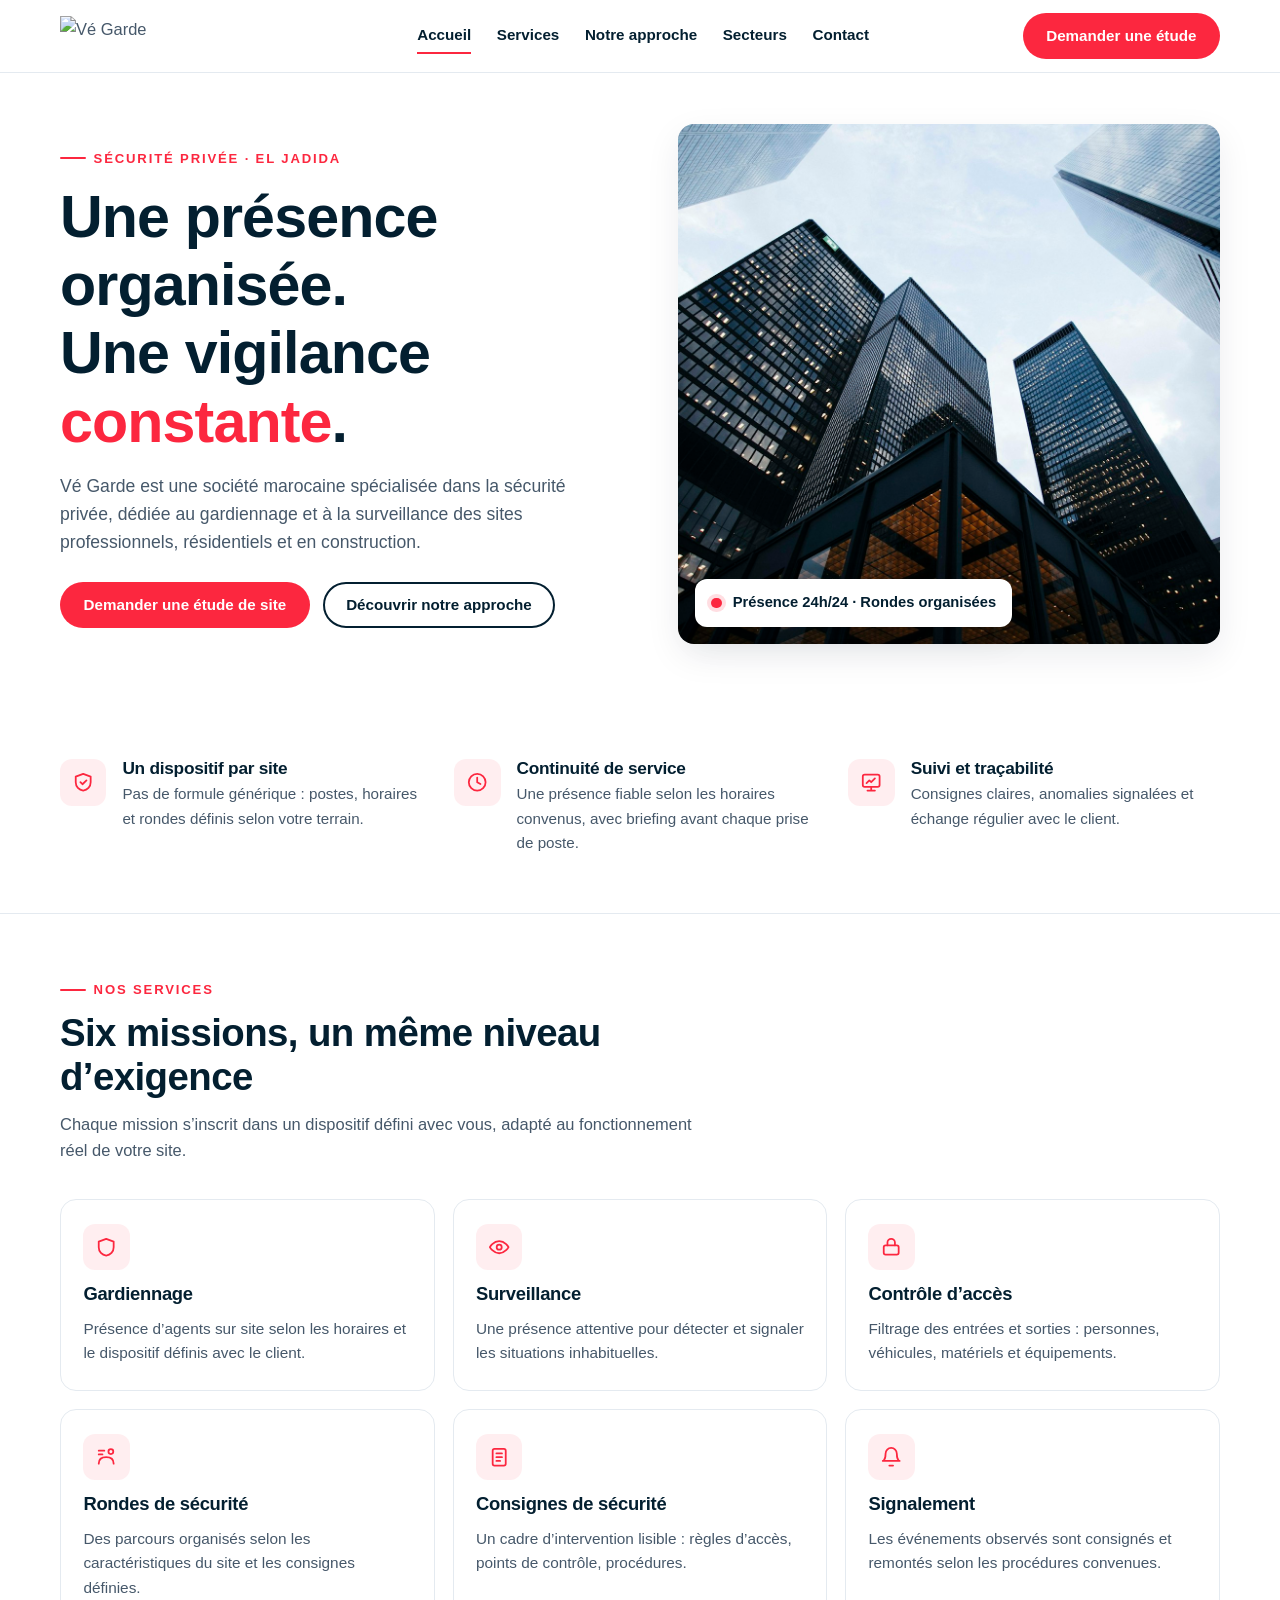
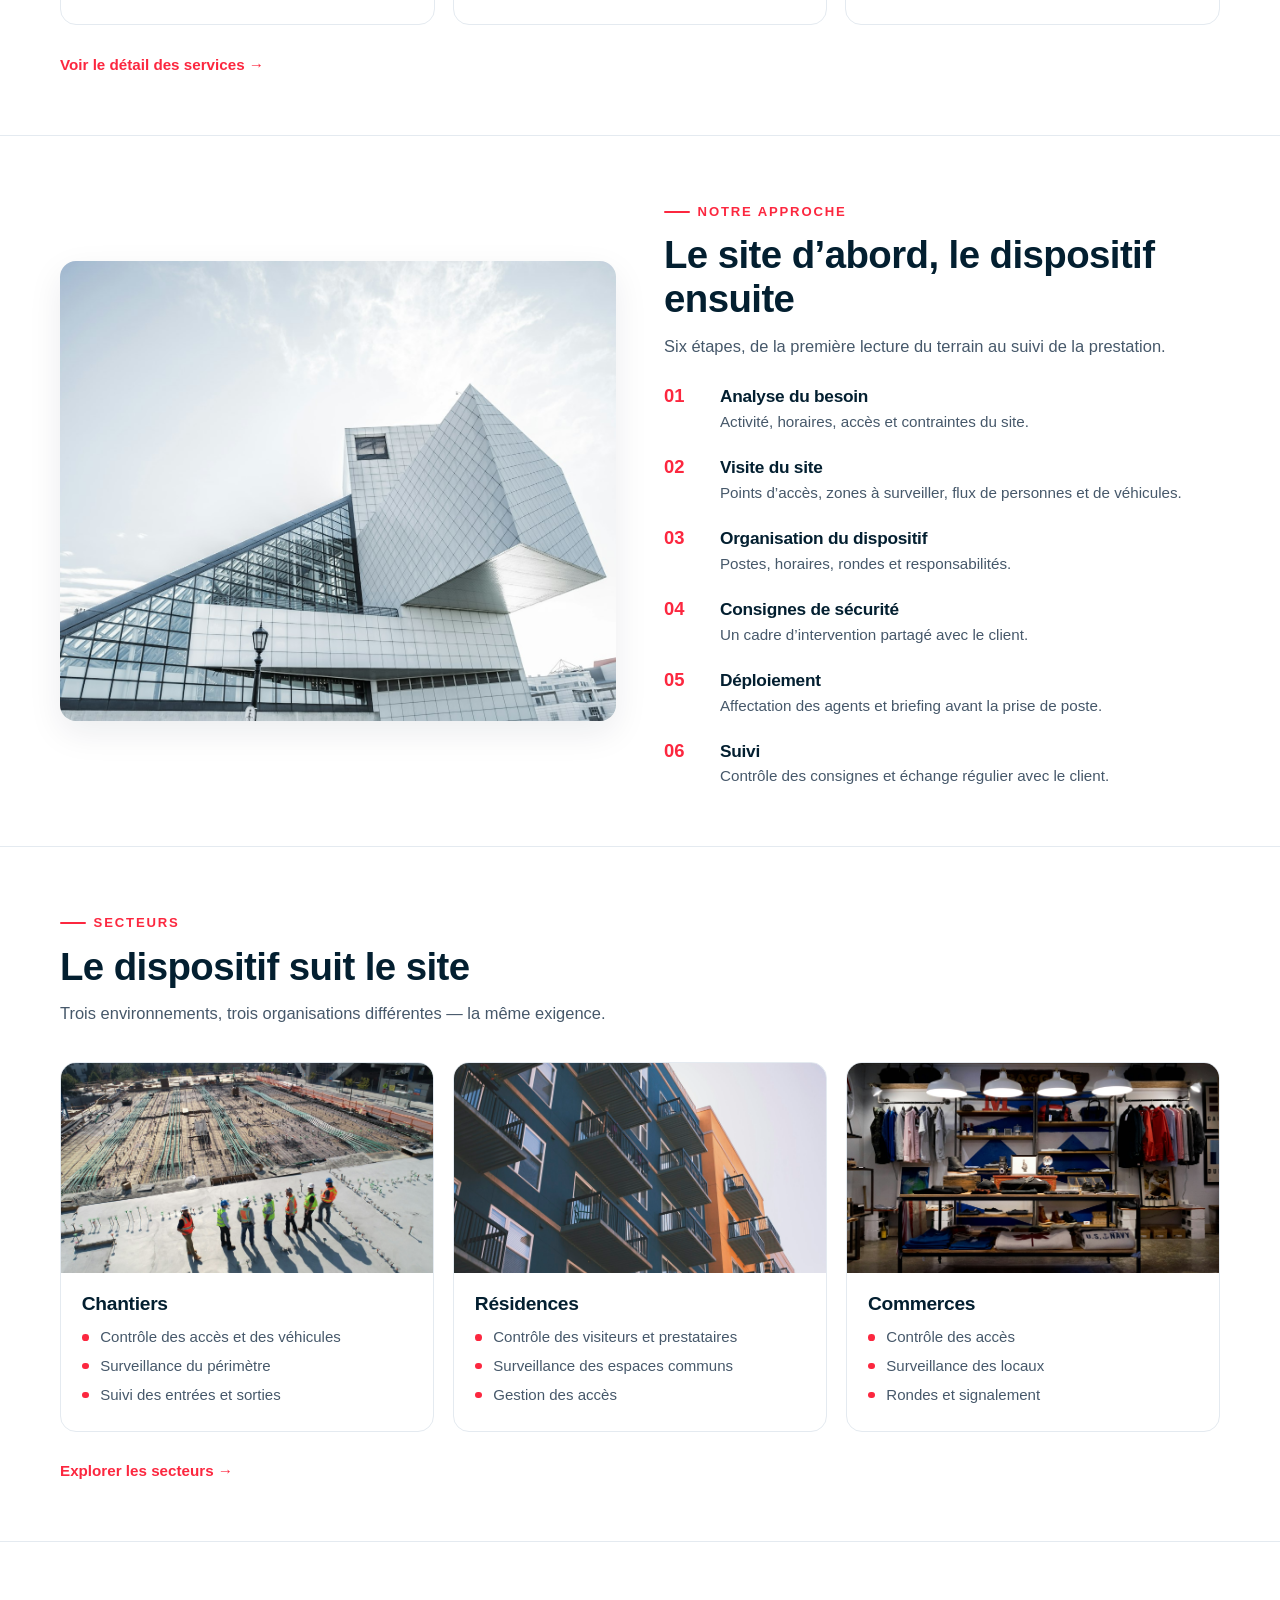
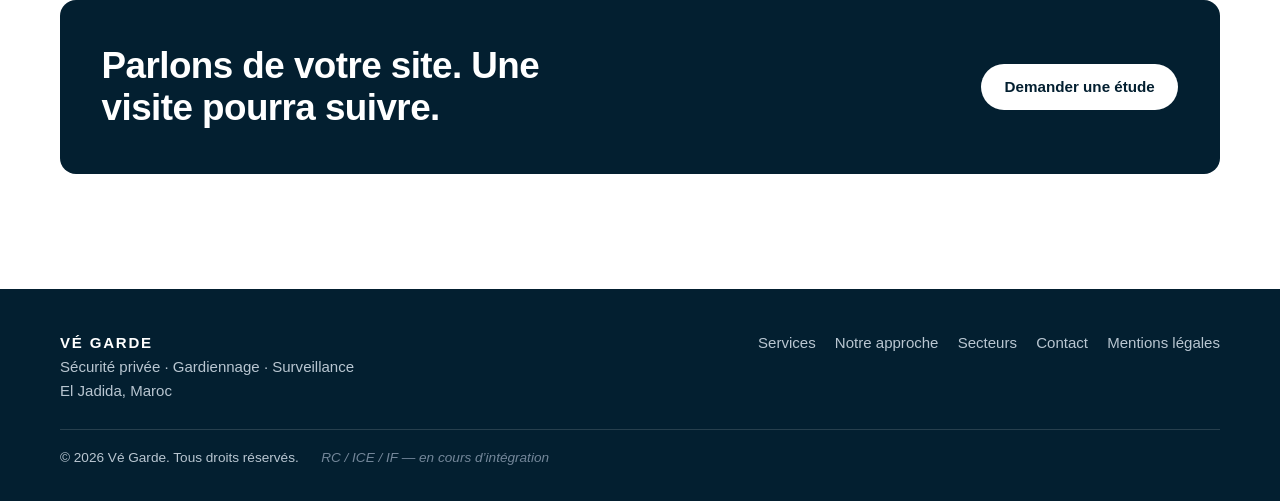
==== commit 0ecc0162: "Rebuild the site as a light premium design with brand colors Wipe the previous design entirely. New " ====
--- a/index.html
+++ b/index.html
@@ -3,83 +3,237 @@
 <head>
   <meta charset="UTF-8">
   <meta name="viewport" content="width=device-width, initial-scale=1">
-  <title>Vé Garde — Sécurité privée à El Jadida</title>
-  <meta name="description" content="Vé Garde organise le gardiennage autour de chaque site : accès, postes, rondes et consignes. El Jadida, Maroc.">
-  <meta name="theme-color" content="#07090d">
+  <title>Vé Garde — Sécurité privée, gardiennage et surveillance à El Jadida</title>
+  <meta name="description" content="Vé Garde, société marocaine de sécurité privée : gardiennage, surveillance et contrôle d’accès pour sites professionnels, résidentiels et chantiers. El Jadida, Maroc.">
+  <meta name="theme-color" content="#ffffff">
   <link rel="icon" href="favicon.svg" type="image/svg+xml">
-  <link rel="preconnect" href="https://fonts.googleapis.com">
-  <link rel="preconnect" href="https://fonts.gstatic.com" crossorigin>
-  <link href="https://fonts.googleapis.com/css2?family=Manrope:wght@400;500;600;700&family=Syne:wght@600;700;800&display=swap" rel="stylesheet">
   <link rel="stylesheet" href="css/style.css">
 </head>
 <body>
   <a class="skip" href="#contenu">Aller au contenu</a>
   <header class="top">
-    <a class="brand" href="index.html" aria-label="Vé Garde — Accueil"><i></i>Vé Garde</a>
-    <nav class="nav-desk" aria-label="Principal">
-      <a href="index.html" aria-current="page">Accueil</a>
-      <a href="approche.html">Méthode</a>
-      <a href="services.html">Missions</a>
-      <a href="secteurs.html">Sites</a>
-      <a href="contact.html">Contact</a>
-    </nav>
-    <button class="burger" type="button" data-menu-toggle aria-expanded="false" aria-controls="menu-mobile" aria-label="Ouvrir le menu"><span></span></button>
+    <div class="wrap">
+      <a class="logo" href="index.html" aria-label="Vé Garde — Accueil">
+        <img src="img/logo.svg" alt="Vé Garde" width="224" height="44">
+      </a>
+      <nav class="nav-desk" aria-label="Principal">
+        <a href="index.html" aria-current="page">Accueil</a>
+        <a href="services.html">Services</a>
+        <a href="approche.html">Notre approche</a>
+        <a href="secteurs.html">Secteurs</a>
+        <a href="contact.html">Contact</a>
+      </nav>
+      <a class="btn btn-red" href="contact.html">Demander une étude</a>
+      <button class="burger" type="button" data-menu-toggle aria-expanded="false" aria-controls="menu-mobile" aria-label="Ouvrir le menu"><span></span></button>
+    </div>
   </header>
   <nav class="nav-mob" id="menu-mobile" data-menu>
     <a href="index.html" aria-current="page">Accueil</a>
-    <a href="approche.html">Méthode</a>
-    <a href="services.html">Missions</a>
-    <a href="secteurs.html">Sites</a>
+    <a href="services.html">Services</a>
+    <a href="approche.html">Notre approche</a>
+    <a href="secteurs.html">Secteurs</a>
     <a href="contact.html">Contact</a>
+    <a class="btn btn-red" href="contact.html">Demander une étude</a>
   </nav>
 
   <main id="contenu">
-    <section class="stage" data-scene>
-      <div class="stage-media">
-        <img data-scene-img src="img/residence.jpg" alt="Résidence contemporaine, lecture du site" width="1600" height="1067">
-        <div class="stage-veil"></div>
-      </div>
-      <div class="stage-copy">
-        <p class="kicker">El Jadida · Sécurité privée</p>
-        <h1>Une présence organisée. Une vigilance constante.</h1>
-        <p class="lead">Vé Garde lit un terrain comme on lit la nuit : accès, flux, postes, rondes. Changez de site — l’atmosphère change, la méthode reste.</p>
-        <div class="pills" data-site-switch>
-          <button type="button" data-site="chantier" data-src="img/chantier.jpg" data-caption="Chantier — mouvements, livraisons, périmètre ouvert.">Chantier</button>
-          <button type="button" data-site="residence" data-src="img/residence.jpg" data-caption="Résidence — accès, hall, espaces communs." aria-pressed="true">Résidence</button>
-          <button type="button" data-site="commerce" data-src="img/commerce.jpg" data-caption="Commerce — vitrine, caisse, livraisons.">Commerce</button>
-        </div>
-        <p class="kicker" data-scene-caption>Résidence — accès, hall, espaces communs.</p>
-        <ol class="zones" data-zones>
-          <li tabindex="0"><b>01</b><span>Accès — contrôle et filtrage des entrées et sorties.</span></li>
-          <li tabindex="0"><b>02</b><span>Locaux — surveillance des bâtiments et installations.</span></li>
-          <li tabindex="0"><b>03</b><span>Périmètre — lecture des limites et des espaces extérieurs.</span></li>
-          <li tabindex="0"><b>04</b><span>Véhicules — parking, livraisons, mouvements de matériel.</span></li>
-          <li tabindex="0"><b>05</b><span>Zone sensible — consignes particulières, signalement prioritaire.</span></li>
-          <li tabindex="0"><b>06</b><span>Ronde — parcours organisé selon le site, pas un circuit type.</span></li>
-        </ol>
-        <div class="actions">
-          <a class="btn btn-light" href="contact.html">Demander une étude</a>
-          <a class="btn" href="approche.html">Voir la méthode</a>
-        </div>
-      </div>
-    </section>
-
-    <section class="band">
+    <section class="hero">
+      <div class="wrap">
+        <div>
+          <p class="kicker">Sécurité privée · El Jadida</p>
+          <h1>Une présence organisée.<br>Une vigilance <em>constante</em>.</h1>
+          <p class="lead">Vé Garde est une société marocaine spécialisée dans la sécurité privée, dédiée au gardiennage et à la surveillance des sites professionnels, résidentiels et en construction.</p>
+          <div class="actions">
+            <a class="btn btn-red" href="contact.html">Demander une étude de site</a>
+            <a class="btn btn-line" href="approche.html">Découvrir notre approche</a>
+          </div>
+        </div>
+        <div class="hero-media">
+          <img src="img/hero.jpg" alt="Bâtiment professionnel moderne sous un ciel clair" width="1600" height="1067" fetchpriority="high">
+          <p class="hero-badge"><span class="dot"></span>Présence 24h/24 · Rondes organisées</p>
+        </div>
+      </div>
+    </section>
+
+    <section class="section" aria-label="Nos engagements">
+      <div class="wrap values">
+        <div class="value">
+          <span class="icon" aria-hidden="true">
+            <svg viewBox="0 0 24 24" fill="none" stroke="currentColor" stroke-width="1.9" stroke-linecap="round" stroke-linejoin="round"><path d="M12 3l8 3v6c0 5-3.5 8.5-8 9-4.5-.5-8-4-8-9V6z"/><path d="M9 12l2.2 2.2L15.5 10"/></svg>
+          </span>
+          <div>
+            <h3>Un dispositif par site</h3>
+            <p>Pas de formule générique : postes, horaires et rondes définis selon votre terrain.</p>
+          </div>
+        </div>
+        <div class="value">
+          <span class="icon" aria-hidden="true">
+            <svg viewBox="0 0 24 24" fill="none" stroke="currentColor" stroke-width="1.9" stroke-linecap="round" stroke-linejoin="round"><circle cx="12" cy="12" r="9"/><path d="M12 7v5l3.5 2"/></svg>
+          </span>
+          <div>
+            <h3>Continuité de service</h3>
+            <p>Une présence fiable selon les horaires convenus, avec briefing avant chaque prise de poste.</p>
+          </div>
+        </div>
+        <div class="value">
+          <span class="icon" aria-hidden="true">
+            <svg viewBox="0 0 24 24" fill="none" stroke="currentColor" stroke-width="1.9" stroke-linecap="round" stroke-linejoin="round"><path d="M8 21h8M12 17v4"/><rect x="3" y="4" width="18" height="13" rx="2"/><path d="M7 13l3-3 2 2 4-4"/></svg>
+          </span>
+          <div>
+            <h3>Suivi et traçabilité</h3>
+            <p>Consignes claires, anomalies signalées et échange régulier avec le client.</p>
+          </div>
+        </div>
+      </div>
+    </section>
+
+    <section class="section" aria-label="Nos services">
+      <div class="wrap">
+        <div class="section-head">
+          <p class="kicker">Nos services</p>
+          <h2>Six missions, un même niveau d’exigence</h2>
+          <p>Chaque mission s’inscrit dans un dispositif défini avec vous, adapté au fonctionnement réel de votre site.</p>
+        </div>
+        <div class="cards">
+          <article class="card">
+            <span class="icon" aria-hidden="true">
+              <svg viewBox="0 0 24 24" fill="none" stroke="currentColor" stroke-width="1.9" stroke-linecap="round" stroke-linejoin="round"><path d="M12 3l8 3v6c0 5-3.5 8.5-8 9-4.5-.5-8-4-8-9V6z"/></svg>
+            </span>
+            <h3>Gardiennage</h3>
+            <p>Présence d’agents sur site selon les horaires et le dispositif définis avec le client.</p>
+          </article>
+          <article class="card">
+            <span class="icon" aria-hidden="true">
+              <svg viewBox="0 0 24 24" fill="none" stroke="currentColor" stroke-width="1.9" stroke-linecap="round" stroke-linejoin="round"><path d="M2 12s3.5-6.5 10-6.5S22 12 22 12s-3.5 6.5-10 6.5S2 12 2 12z"/><circle cx="12" cy="12" r="2.7"/></svg>
+            </span>
+            <h3>Surveillance</h3>
+            <p>Une présence attentive pour détecter et signaler les situations inhabituelles.</p>
+          </article>
+          <article class="card">
+            <span class="icon" aria-hidden="true">
+              <svg viewBox="0 0 24 24" fill="none" stroke="currentColor" stroke-width="1.9" stroke-linecap="round" stroke-linejoin="round"><rect x="4" y="10" width="16" height="10" rx="2"/><path d="M8 10V7a4 4 0 018 0v3"/></svg>
+            </span>
+            <h3>Contrôle d’accès</h3>
+            <p>Filtrage des entrées et sorties : personnes, véhicules, matériels et équipements.</p>
+          </article>
+          <article class="card">
+            <span class="icon" aria-hidden="true">
+              <svg viewBox="0 0 24 24" fill="none" stroke="currentColor" stroke-width="1.9" stroke-linecap="round" stroke-linejoin="round"><path d="M4 19c0-6 4-7 8-7s8 1 8 7"/><path d="M4 5h6M4 9h4"/><circle cx="17" cy="6" r="2.6"/></svg>
+            </span>
+            <h3>Rondes de sécurité</h3>
+            <p>Des parcours organisés selon les caractéristiques du site et les consignes définies.</p>
+          </article>
+          <article class="card">
+            <span class="icon" aria-hidden="true">
+              <svg viewBox="0 0 24 24" fill="none" stroke="currentColor" stroke-width="1.9" stroke-linecap="round" stroke-linejoin="round"><rect x="5" y="3" width="14" height="18" rx="2"/><path d="M9 8h6M9 12h6M9 16h4"/></svg>
+            </span>
+            <h3>Consignes de sécurité</h3>
+            <p>Un cadre d’intervention lisible : règles d’accès, points de contrôle, procédures.</p>
+          </article>
+          <article class="card">
+            <span class="icon" aria-hidden="true">
+              <svg viewBox="0 0 24 24" fill="none" stroke="currentColor" stroke-width="1.9" stroke-linecap="round" stroke-linejoin="round"><path d="M18 8a6 6 0 10-12 0c0 7-3 8-3 8h18s-3-1-3-8"/><path d="M10 21h4"/></svg>
+            </span>
+            <h3>Signalement</h3>
+            <p>Les événements observés sont consignés et remontés selon les procédures convenues.</p>
+          </article>
+        </div>
+        <p style="margin-top:1.6rem"><a class="more" href="services.html">Voir le détail des services →</a></p>
+      </div>
+    </section>
+
+    <section class="section" aria-label="Notre approche">
+      <div class="wrap split">
+        <img src="img/method.jpg" alt="Architecture d’un bâtiment moderne, lecture du site" width="1600" height="1067" loading="lazy">
+        <div>
+          <div class="section-head" style="margin-bottom:1.4rem">
+            <p class="kicker">Notre approche</p>
+            <h2>Le site d’abord, le dispositif ensuite</h2>
+            <p>Six étapes, de la première lecture du terrain au suivi de la prestation.</p>
+          </div>
+          <ol class="steps">
+            <li class="step"><div><h3>Analyse du besoin</h3><p>Activité, horaires, accès et contraintes du site.</p></div></li>
+            <li class="step"><div><h3>Visite du site</h3><p>Points d’accès, zones à surveiller, flux de personnes et de véhicules.</p></div></li>
+            <li class="step"><div><h3>Organisation du dispositif</h3><p>Postes, horaires, rondes et responsabilités.</p></div></li>
+            <li class="step"><div><h3>Consignes de sécurité</h3><p>Un cadre d’intervention partagé avec le client.</p></div></li>
+            <li class="step"><div><h3>Déploiement</h3><p>Affectation des agents et briefing avant la prise de poste.</p></div></li>
+            <li class="step"><div><h3>Suivi</h3><p>Contrôle des consignes et échange régulier avec le client.</p></div></li>
+          </ol>
+        </div>
+      </div>
+    </section>
+
+    <section class="section" aria-label="Secteurs d’intervention">
+      <div class="wrap">
+        <div class="section-head">
+          <p class="kicker">Secteurs</p>
+          <h2>Le dispositif suit le site</h2>
+          <p>Trois environnements, trois organisations différentes — la même exigence.</p>
+        </div>
+        <div class="sectors">
+          <article class="sector">
+            <img src="img/chantier.jpg" alt="Chantier de construction avec grues" width="1600" height="1067" loading="lazy">
+            <div class="body">
+              <h3>Chantiers</h3>
+              <ul>
+                <li>Contrôle des accès et des véhicules</li>
+                <li>Surveillance du périmètre</li>
+                <li>Suivi des entrées et sorties</li>
+              </ul>
+            </div>
+          </article>
+          <article class="sector">
+            <img src="img/residence.jpg" alt="Résidence moderne" width="1600" height="1067" loading="lazy">
+            <div class="body">
+              <h3>Résidences</h3>
+              <ul>
+                <li>Contrôle des visiteurs et prestataires</li>
+                <li>Surveillance des espaces communs</li>
+                <li>Gestion des accès</li>
+              </ul>
+            </div>
+          </article>
+          <article class="sector">
+            <img src="img/commerce.jpg" alt="Espace commercial" width="1600" height="1068" loading="lazy">
+            <div class="body">
+              <h3>Commerces</h3>
+              <ul>
+                <li>Contrôle des accès</li>
+                <li>Surveillance des locaux</li>
+                <li>Rondes et signalement</li>
+              </ul>
+            </div>
+          </article>
+        </div>
+        <p style="margin-top:1.6rem"><a class="more" href="secteurs.html">Explorer les secteurs →</a></p>
+      </div>
+    </section>
+
+    <section class="section" aria-label="Contact">
+      <div class="wrap">
+        <div class="cta">
+          <h2>Parlons de votre site. Une visite pourra suivre.</h2>
+          <a class="btn btn-white" href="contact.html">Demander une étude</a>
+        </div>
+      </div>
+    </section>
+  </main>
+
+  <footer class="foot">
+    <div class="wrap">
       <div>
-        <h2>Le site d’abord.</h2>
-        <p>Vé Garde est une société marocaine spécialisée dans la sécurité privée, dédiée au gardiennage et à la surveillance des sites professionnels, résidentiels et en construction.</p>
-        <p>Notre approche repose sur une organisation adaptée à chaque site : comprendre les besoins, définir les consignes, organiser la présence des agents et assurer le suivi de la prestation.</p>
-      </div>
-      <figure>
-        <img src="img/presence.jpg" alt="Présence sur un site contemporain" width="1600" height="1067">
-        <figcaption>L’agent est le premier contact du site. Sélection, présentation, ponctualité, vigilance, respect des consignes.</figcaption>
-      </figure>
-    </section>
-  </main>
-
-  <footer class="foot">
-    <p><strong>Vé Garde</strong> · Sécurité privée · Gardiennage · Surveillance</p>
-    <p>El Jadida, Maroc · <span data-year>2026</span> · <a href="mentions-legales.html">Mentions légales</a></p>
+        <p class="brand">Vé Garde</p>
+        <p>Sécurité privée · Gardiennage · Surveillance<br>El Jadida, Maroc</p>
+      </div>
+      <nav aria-label="Pied de page">
+        <a href="services.html">Services</a>
+        <a href="approche.html">Notre approche</a>
+        <a href="secteurs.html">Secteurs</a>
+        <a href="contact.html">Contact</a>
+        <a href="mentions-legales.html">Mentions légales</a>
+      </nav>
+      <p class="legal"><span>© <span data-year>2026</span> Vé Garde. Tous droits réservés.</span><span class="placeholder">RC / ICE / IF — en cours d’intégration</span></p>
+    </div>
   </footer>
   <script src="js/main.js"></script>
 </body>
--- a/css/style.css
+++ b/css/style.css
@@ -1,12 +1,25 @@
+@font-face {
+  font-family: ProximaNova;
+  src: url(https://d25purrcgqtc5w.cloudfront.net/dist/fonts/proximanova/302D42_1_0.eot);
+  src: url(https://d25purrcgqtc5w.cloudfront.net/dist/fonts/proximanova/302D42_1_0.eot?#iefix) format("embedded-opentype"),
+    url(https://d25purrcgqtc5w.cloudfront.net/dist/fonts/proximanova/302D42_1_0.woff2) format("woff2"),
+    url(https://d25purrcgqtc5w.cloudfront.net/dist/fonts/proximanova/302D42_1_0.woff) format("woff"),
+    url(https://d25purrcgqtc5w.cloudfront.net/dist/fonts/proximanova/302D42_1_0.ttf) format("truetype"),
+    url(https://d25purrcgqtc5w.cloudfront.net/dist/fonts/proximanova/302D42_1_0.svg#wf) format("svg");
+  font-display: swap;
+}
+
 :root {
-  --night: #07090d;
-  --night-2: #10141c;
-  --ink: #f3efe6;
-  --mute: #9b968b;
-  --light: #e4c07a;
-  --line: rgba(243, 239, 230, 0.12);
-  --font-display: "Syne", "Segoe UI", sans-serif;
-  --font: "Manrope", "Segoe UI", sans-serif;
+  --red: #fc273f;
+  --red-dark: #dd1a31;
+  --navy: #031f30;
+  --body: #46586a;
+  --soft: #74879a;
+  --line: #e4eaf0;
+  --card: #f7f9fb;
+  --radius: 16px;
+  --shadow: 0 12px 34px rgba(3, 31, 48, 0.08);
+  --font: ProximaNova, "Segoe UI", Arial, sans-serif;
 }
 
 *,
@@ -19,16 +32,14 @@
 
 html {
   scroll-behavior: smooth;
-  color-scheme: dark;
 }
 
 body {
   font-family: var(--font);
-  color: var(--ink);
-  background: var(--night);
-  line-height: 1.55;
-  font-size: 1.05rem;
-  min-height: 100svh;
+  color: var(--body);
+  background: #fff;
+  line-height: 1.6;
+  font-size: 1.03rem;
 }
 
 body.nav-open {
@@ -65,77 +76,140 @@
 }
 
 ::selection {
-  background: var(--light);
-  color: #14110c;
+  background: var(--red);
+  color: #fff;
+}
+
+h1,
+h2,
+h3 {
+  color: var(--navy);
+  line-height: 1.15;
+  letter-spacing: -0.015em;
+  font-weight: 700;
+}
+
+.wrap {
+  width: min(1160px, 100% - 2.5rem);
+  margin-inline: auto;
 }
 
 .skip {
   position: absolute;
   left: 1rem;
   top: -4rem;
-  z-index: 40;
-  background: var(--light);
-  color: #14110c;
-  padding: 0.5rem 0.8rem;
+  z-index: 60;
+  background: var(--navy);
+  color: #fff;
+  padding: 0.5rem 0.9rem;
+  border-radius: 8px;
 }
 
 .skip:focus {
-  top: 1rem;
-}
+  top: 0.8rem;
+}
+
+/* ---------- header ---------- */
 
 .top {
-  position: fixed;
-  inset: 0 0 auto;
-  z-index: 30;
+  position: sticky;
+  top: 0;
+  z-index: 50;
+  background: rgba(255, 255, 255, 0.94);
+  backdrop-filter: blur(10px);
+  border-bottom: 1px solid var(--line);
+}
+
+.top .wrap {
   display: flex;
   align-items: center;
   justify-content: space-between;
   gap: 1rem;
-  min-height: 4.4rem;
-  padding: 0.7rem 1.2rem;
-  background: linear-gradient(to bottom, rgba(7, 9, 13, 0.72), transparent);
-}
-
-.brand {
-  display: flex;
-  align-items: center;
-  gap: 0.65rem;
-  font-family: var(--font-display);
-  font-weight: 800;
-  letter-spacing: 0.18em;
-  text-transform: uppercase;
-  font-size: 0.92rem;
-}
-
-.brand i {
-  width: 0.55rem;
-  height: 0.55rem;
-  border-radius: 50%;
-  background: var(--light);
-  box-shadow: 0 0 16px var(--light);
-  flex: none;
+  min-height: 4.5rem;
+}
+
+.logo img {
+  height: 2.5rem;
+  width: auto;
 }
 
 .nav-desk {
   display: none;
-  gap: 1.4rem;
+  align-items: center;
+  gap: 1.6rem;
 }
 
 .nav-desk a {
-  font-size: 0.82rem;
-  letter-spacing: 0.08em;
-  text-transform: uppercase;
-  color: rgba(243, 239, 230, 0.72);
-}
-
-.nav-desk a[aria-current="page"],
+  font-size: 0.95rem;
+  font-weight: 600;
+  color: var(--navy);
+  padding: 0.3rem 0;
+  border-bottom: 2px solid transparent;
+}
+
 .nav-desk a:hover {
-  color: var(--ink);
+  color: var(--red);
+}
+
+.nav-desk a[aria-current="page"] {
+  border-color: var(--red);
+}
+
+.btn {
+  display: inline-flex;
+  align-items: center;
+  justify-content: center;
+  gap: 0.5rem;
+  min-height: 2.9rem;
+  padding: 0.5rem 1.35rem;
+  border-radius: 999px;
+  font-weight: 700;
+  font-size: 0.95rem;
+  border: 2px solid transparent;
+  transition: background 0.18s ease, color 0.18s ease, border-color 0.18s ease;
+}
+
+.btn-red {
+  background: var(--red);
+  color: #fff;
+}
+
+.btn-red:hover,
+.btn-red:focus-visible {
+  background: var(--red-dark);
+}
+
+.btn-line {
+  border-color: var(--navy);
+  color: var(--navy);
+}
+
+.btn-line:hover,
+.btn-line:focus-visible {
+  background: var(--navy);
+  color: #fff;
+}
+
+.btn-white {
+  background: #fff;
+  color: var(--navy);
+}
+
+.btn-white:hover,
+.btn-white:focus-visible {
+  background: var(--red);
+  color: #fff;
+}
+
+.top .btn {
+  display: none;
 }
 
 .burger {
-  width: 2.5rem;
-  height: 2.5rem;
+  width: 2.6rem;
+  height: 2.6rem;
+  border-radius: 10px;
+  border: 1px solid var(--line);
   display: grid;
   place-items: center;
 }
@@ -146,9 +220,11 @@
   content: "";
   display: block;
   width: 1.15rem;
-  height: 1.5px;
-  background: var(--ink);
+  height: 2px;
+  border-radius: 2px;
+  background: var(--navy);
   position: relative;
+  transition: transform 0.18s ease, background 0.18s ease;
 }
 
 .burger span::before {
@@ -178,402 +254,437 @@
 .nav-mob {
   display: none;
   position: fixed;
-  inset: 0;
-  z-index: 25;
-  background: rgba(7, 9, 13, 0.96);
-  padding: 6rem 1.4rem 2rem;
+  inset: 4.5rem 0 0;
+  z-index: 45;
+  background: #fff;
+  border-top: 1px solid var(--line);
+  padding: 1.4rem;
 }
 
 .nav-mob.is-open {
   display: grid;
   align-content: start;
-  gap: 0.2rem;
+  gap: 0.3rem;
 }
 
 .nav-mob a {
-  font-family: var(--font-display);
-  font-size: clamp(2.2rem, 8vw, 4rem);
-  font-weight: 800;
-  line-height: 1.1;
+  font-size: 1.35rem;
+  font-weight: 700;
+  color: var(--navy);
+  padding: 0.75rem 0.3rem;
+  border-bottom: 1px solid var(--line);
 }
 
 .nav-mob a[aria-current="page"] {
-  color: var(--light);
-}
-
-.stage {
-  position: relative;
-  min-height: 100svh;
-  display: grid;
-  align-items: end;
-  overflow: hidden;
-}
-
-.stage-media,
-.stage-media img {
-  position: absolute;
-  inset: 0;
-  width: 100%;
-  height: 100%;
-}
-
-.stage-media img {
-  object-fit: cover;
-  transform: scale(1.06);
-  animation: drift 28s ease-in-out infinite alternate;
-}
-
-.stage-veil {
-  position: absolute;
-  inset: 0;
-  background:
-    radial-gradient(80% 70% at 80% 20%, rgba(228, 192, 122, 0.16), transparent 50%),
-    linear-gradient(90deg, rgba(7, 9, 13, 0.88) 0%, rgba(7, 9, 13, 0.35) 55%, rgba(7, 9, 13, 0.2) 100%),
-    linear-gradient(to top, rgba(7, 9, 13, 0.7), transparent 40%);
-}
-
-.stage-copy {
-  position: relative;
-  z-index: 1;
-  padding: 6.5rem 1.25rem 2.4rem;
-  max-width: 44rem;
-  display: grid;
-  gap: 1.1rem;
+  color: var(--red);
+}
+
+.nav-mob .btn {
+  margin-top: 1rem;
+  justify-self: start;
+}
+
+/* ---------- hero ---------- */
+
+.hero {
+  padding: 3.2rem 0 3.6rem;
+}
+
+.hero .wrap {
+  display: grid;
+  gap: 2.2rem;
+  align-items: center;
 }
 
 .kicker {
-  color: var(--light);
-  letter-spacing: 0.16em;
+  display: inline-flex;
+  align-items: center;
+  gap: 0.5rem;
+  color: var(--red);
+  font-weight: 700;
+  font-size: 0.82rem;
+  letter-spacing: 0.14em;
   text-transform: uppercase;
-  font-size: 0.72rem;
-  font-weight: 600;
-}
-
-h1,
-.display {
-  font-family: var(--font-display);
-  font-weight: 800;
-  letter-spacing: -0.04em;
-  line-height: 0.92;
-  text-wrap: balance;
-  font-size: clamp(2.7rem, 8vw, 6.4rem);
-}
-
-.lead {
-  color: rgba(243, 239, 230, 0.78);
-  max-width: 34rem;
-  font-size: 1.08rem;
-}
-
-.pills {
+}
+
+.kicker::before {
+  content: "";
+  width: 1.6rem;
+  height: 2px;
+  background: var(--red);
+  border-radius: 2px;
+}
+
+.hero h1 {
+  font-size: clamp(2.3rem, 5.2vw, 3.7rem);
+  margin: 0.9rem 0 1rem;
+}
+
+.hero h1 em {
+  font-style: normal;
+  color: var(--red);
+}
+
+.hero .lead {
+  max-width: 33rem;
+  font-size: 1.1rem;
+}
+
+.hero .actions {
   display: flex;
   flex-wrap: wrap;
-  gap: 0.45rem;
-}
-
-.pills button {
+  gap: 0.8rem;
+  margin-top: 1.6rem;
+}
+
+.hero-media {
+  position: relative;
+}
+
+.hero-media img {
+  width: 100%;
+  height: clamp(310px, 44vw, 520px);
+  object-fit: cover;
+  border-radius: var(--radius);
+  box-shadow: var(--shadow);
+}
+
+.hero-badge {
+  position: absolute;
+  left: 1.1rem;
+  bottom: 1.1rem;
+  background: #fff;
+  border-radius: 12px;
+  box-shadow: var(--shadow);
+  padding: 0.75rem 1rem;
+  display: flex;
+  align-items: center;
+  gap: 0.7rem;
+  font-weight: 600;
+  color: var(--navy);
+  font-size: 0.92rem;
+}
+
+.hero-badge .dot {
+  width: 0.65rem;
+  height: 0.65rem;
+  border-radius: 50%;
+  background: var(--red);
+  box-shadow: 0 0 0 4px rgba(252, 39, 63, 0.15);
+  flex: none;
+}
+
+/* ---------- shared sections ---------- */
+
+.section {
+  padding: 3.6rem 0;
+}
+
+.section + .section {
+  border-top: 1px solid var(--line);
+}
+
+.section-head {
+  max-width: 40rem;
+  margin-bottom: 2.2rem;
+}
+
+.section-head h2 {
+  font-size: clamp(1.7rem, 3.4vw, 2.4rem);
+  margin: 0.7rem 0 0.7rem;
+}
+
+.icon {
+  width: 2.9rem;
+  height: 2.9rem;
+  border-radius: 12px;
+  background: rgba(252, 39, 63, 0.08);
+  display: grid;
+  place-items: center;
+  color: var(--red);
+  flex: none;
+}
+
+.icon svg {
+  width: 1.4rem;
+  height: 1.4rem;
+}
+
+/* value strip */
+
+.values {
+  display: grid;
+  gap: 1.4rem;
+}
+
+.value {
+  display: flex;
+  gap: 1rem;
+  align-items: flex-start;
+}
+
+.value h3 {
+  font-size: 1.08rem;
+  margin-bottom: 0.2rem;
+}
+
+.value p {
+  font-size: 0.95rem;
+}
+
+/* services */
+
+.cards {
+  display: grid;
+  gap: 1.1rem;
+}
+
+.card {
   border: 1px solid var(--line);
-  border-radius: 999px;
-  padding: 0.45rem 0.9rem;
-  font-size: 0.8rem;
-  letter-spacing: 0.06em;
-  text-transform: uppercase;
-  color: rgba(243, 239, 230, 0.7);
-  backdrop-filter: blur(8px);
-}
-
-.pills button[aria-pressed="true"] {
-  background: var(--ink);
-  color: #111;
-  border-color: var(--ink);
-}
-
-.zones li {
-  display: grid;
-  grid-template-columns: 1.6rem 1fr;
-  gap: 0.55rem;
-  padding: 0.55rem 0;
-  border-top: 1px solid var(--line);
-  cursor: pointer;
-  color: rgba(243, 239, 230, 0.7);
-}
-
-.zones li:last-child {
-  border-bottom: 1px solid var(--line);
-}
-
-.zones li.is-on {
-  color: var(--ink);
-}
-
-.zones b {
-  color: var(--light);
-  font-weight: 600;
-}
-
-.actions {
-  display: flex;
-  flex-wrap: wrap;
-  gap: 0.7rem;
-  padding-top: 0.4rem;
-}
-
-.btn {
-  display: inline-flex;
+  border-radius: var(--radius);
+  padding: 1.5rem 1.4rem;
+  background: #fff;
+  display: grid;
+  gap: 0.8rem;
+  align-content: start;
+  transition: box-shadow 0.2s ease, transform 0.2s ease;
+}
+
+.card:hover {
+  box-shadow: var(--shadow);
+  transform: translateY(-3px);
+}
+
+.card h3 {
+  font-size: 1.15rem;
+}
+
+.card p {
+  font-size: 0.96rem;
+}
+
+/* method */
+
+.split {
+  display: grid;
+  gap: 2.2rem;
   align-items: center;
-  justify-content: center;
-  min-height: 3rem;
-  padding: 0.5rem 1.15rem;
-  border-radius: 999px;
-  border: 1px solid var(--ink);
-  font-weight: 600;
-  font-size: 0.88rem;
-}
-
-.btn:hover,
-.btn:focus-visible {
-  background: var(--ink);
-  color: #111;
-}
-
-.btn-light {
-  background: var(--light);
-  border-color: var(--light);
-  color: #14110c;
-}
-
-.btn-light:hover,
-.btn-light:focus-visible {
-  background: var(--ink);
-  border-color: var(--ink);
-}
-
-.band {
-  padding: 4.5rem 1.25rem;
-  display: grid;
-  gap: 1.4rem;
-}
-
-.band h2 {
-  font-family: var(--font-display);
-  font-size: clamp(1.8rem, 4vw, 2.8rem);
-  letter-spacing: -0.03em;
-}
-
-.band p {
-  max-width: 40rem;
-  color: var(--mute);
-}
-
-.band figure {
-  display: grid;
-  gap: 0.7rem;
-}
-
-.band img {
-  width: min(100%, 28rem);
-  height: 18rem;
+}
+
+.split img {
+  width: 100%;
+  height: clamp(300px, 40vw, 460px);
   object-fit: cover;
-  border-radius: 1.1rem;
-}
-
-.band figcaption {
-  color: var(--mute);
-  font-size: 0.9rem;
-}
-
-.foot {
-  padding: 1.4rem 1.25rem 2rem;
-  border-top: 1px solid var(--line);
-  display: grid;
-  gap: 0.35rem;
-  color: var(--mute);
-  font-size: 0.88rem;
-}
-
-.foot strong {
-  color: var(--ink);
-  font-family: var(--font-display);
-  letter-spacing: 0.12em;
-  text-transform: uppercase;
-}
-
-.placeholder {
-  font-style: italic;
-}
-
-.page {
-  padding: 7rem 1.25rem 3rem;
-}
-
-.page header.intro {
-  max-width: 40rem;
-  margin-bottom: 2.4rem;
-  display: grid;
-  gap: 0.8rem;
-}
-
-.page header.intro h1 {
-  font-size: clamp(2.4rem, 7vw, 5rem);
-}
-
-.beats {
-  display: grid;
-}
-
-.beat {
-  min-height: 100svh;
-  display: grid;
-  align-items: center;
-  gap: 1.4rem;
-  padding: 5.5rem 0 2rem;
-  border-top: 1px solid var(--line);
-  scroll-margin-top: 4.5rem;
-}
-
-.beat .n {
-  font-family: var(--font-display);
-  font-size: clamp(3.5rem, 10vw, 8rem);
-  font-weight: 800;
-  color: var(--light);
-  line-height: 0.8;
-  letter-spacing: -0.06em;
-}
-
-.beat h2 {
-  font-family: var(--font-display);
-  font-size: clamp(1.8rem, 4vw, 3rem);
-  letter-spacing: -0.03em;
-  margin: 0.4rem 0 0.7rem;
-}
-
-.beat p {
-  color: var(--mute);
-  max-width: 32rem;
-}
-
-.beat img {
+  border-radius: var(--radius);
+  box-shadow: var(--shadow);
+}
+
+.steps {
+  display: grid;
+  gap: 1.15rem;
+  counter-reset: step;
+}
+
+.step {
+  display: grid;
+  grid-template-columns: 2.6rem 1fr;
+  gap: 0.9rem;
+  align-items: baseline;
+}
+
+.step::before {
+  counter-increment: step;
+  content: counter(step, decimal-leading-zero);
+  color: var(--red);
+  font-weight: 700;
+  font-size: 1.15rem;
+}
+
+.step h3 {
+  font-size: 1.08rem;
+  margin-bottom: 0.15rem;
+}
+
+.step p {
+  font-size: 0.95rem;
+}
+
+/* sectors */
+
+.sectors {
+  display: grid;
+  gap: 1.2rem;
+}
+
+.sector {
+  border: 1px solid var(--line);
+  border-radius: var(--radius);
+  overflow: hidden;
+  background: #fff;
+  transition: box-shadow 0.2s ease, transform 0.2s ease;
+}
+
+.sector:hover {
+  box-shadow: var(--shadow);
+  transform: translateY(-3px);
+}
+
+.sector img {
   width: 100%;
-  height: min(52vh, 28rem);
+  height: 210px;
   object-fit: cover;
-  border-radius: 1.25rem;
-}
-
-.missions {
-  display: grid;
-}
-
-.mission {
-  border-top: 1px solid var(--line);
-}
-
-.mission:last-child {
-  border-bottom: 1px solid var(--line);
-}
-
-.mission > button {
-  width: 100%;
-  display: grid;
-  grid-template-columns: 3.2rem 1fr;
-  gap: 0.8rem;
-  align-items: baseline;
-  text-align: left;
-  padding: 1.15rem 0;
-}
-
-.mission > button span {
-  color: var(--light);
-  font-family: var(--font-display);
-  font-weight: 700;
-}
-
-.mission > button h2 {
-  font-family: var(--font-display);
-  font-size: clamp(1.5rem, 3.4vw, 2.4rem);
-  letter-spacing: -0.03em;
-}
-
-.mission-body {
-  display: none;
-  gap: 1rem;
-  padding: 0 0 1.6rem;
-}
-
-.mission.is-open .mission-body {
-  display: grid;
-}
-
-.mission-body img {
-  width: 100%;
-  height: 16rem;
-  object-fit: cover;
-  border-radius: 1.1rem;
-}
-
-.mission-body p {
-  color: var(--mute);
-  max-width: 38rem;
-}
-
-.worlds {
+}
+
+.sector .body {
+  padding: 1.3rem 1.3rem 1.5rem;
+  display: grid;
+  gap: 0.6rem;
+}
+
+.sector h3 {
+  font-size: 1.2rem;
+}
+
+.sector ul {
+  display: grid;
+  gap: 0.3rem;
+  font-size: 0.94rem;
+}
+
+.sector li {
+  padding-left: 1.15rem;
   position: relative;
-  min-height: 100svh;
-  display: grid;
-  align-items: end;
-}
-
-.worlds .stage-copy {
-  max-width: 38rem;
-}
-
-.world-notes {
-  display: grid;
-  gap: 0.35rem;
-  color: rgba(243, 239, 230, 0.78);
-}
-
-.world-notes li {
-  padding-left: 1.1rem;
-  position: relative;
-}
-
-.world-notes li::before {
+}
+
+.sector li::before {
   content: "";
-  width: 0.35rem;
-  height: 0.35rem;
-  border-radius: 50%;
-  background: var(--light);
   position: absolute;
   left: 0;
   top: 0.55rem;
-}
-
-.ask {
-  display: grid;
-  min-height: 100svh;
-}
-
-.ask-media {
-  min-height: 16rem;
-  position: relative;
-}
-
-.ask-media img {
-  width: 100%;
-  height: 100%;
-  object-fit: cover;
-  min-height: 16rem;
-}
-
-.ask-form {
-  padding: 6.5rem 1.25rem 2.5rem;
+  width: 0.42rem;
+  height: 0.42rem;
+  border-radius: 50%;
+  background: var(--red);
+}
+
+.more {
+  color: var(--red);
+  font-weight: 700;
+  font-size: 0.95rem;
+}
+
+.more:hover {
+  text-decoration: underline;
+}
+
+/* CTA band (single dark section) */
+
+.cta {
+  background: var(--navy);
+  border-radius: var(--radius);
+  padding: 2.6rem 2rem;
+  display: grid;
+  gap: 1.2rem;
+  justify-items: start;
+  color: #d6dee5;
+}
+
+.cta h2 {
+  color: #fff;
+  font-size: clamp(1.6rem, 3.4vw, 2.3rem);
+  max-width: 26ch;
+}
+
+/* footer */
+
+.foot {
+  background: var(--navy);
+  color: #b9c6d1;
+  margin-top: 3.6rem;
+  padding: 2.6rem 0 2rem;
+  font-size: 0.94rem;
+}
+
+.foot .wrap {
+  display: grid;
+  gap: 1.6rem;
+}
+
+.foot .brand {
+  color: #fff;
+  font-weight: 700;
+  letter-spacing: 0.12em;
+  text-transform: uppercase;
+}
+
+.foot nav {
+  display: flex;
+  flex-wrap: wrap;
+  gap: 1.2rem;
+}
+
+.foot a:hover {
+  color: #fff;
+}
+
+.foot .legal {
+  border-top: 1px solid rgba(255, 255, 255, 0.14);
+  padding-top: 1.1rem;
+  display: flex;
+  flex-wrap: wrap;
+  gap: 0.4rem 1.4rem;
+  font-size: 0.85rem;
+}
+
+/* ---------- inner pages ---------- */
+
+.page-hero {
+  padding: 3rem 0 0.4rem;
+}
+
+.page-hero h1 {
+  font-size: clamp(2.1rem, 4.6vw, 3.2rem);
+  margin: 0.8rem 0;
+}
+
+.page-hero .lead {
+  max-width: 36rem;
+  font-size: 1.08rem;
+}
+
+.detail {
+  display: grid;
+  gap: 1.1rem;
+}
+
+.detail-item {
+  border: 1px solid var(--line);
+  border-radius: var(--radius);
+  padding: 1.5rem 1.4rem;
+  display: grid;
+  gap: 0.8rem;
+}
+
+.detail-item h2 {
+  font-size: 1.25rem;
+}
+
+/* contact */
+
+.contact-grid {
+  display: grid;
+  gap: 2rem;
+  align-items: start;
+}
+
+.form-card {
+  border: 1px solid var(--line);
+  border-radius: var(--radius);
+  padding: 1.8rem 1.6rem;
+  box-shadow: var(--shadow);
   display: grid;
   gap: 1rem;
-  align-content: start;
-}
-
-.ask-form h1 {
-  font-size: clamp(2.2rem, 6vw, 4rem);
+  background: #fff;
 }
 
 .field {
@@ -582,136 +693,196 @@
 }
 
 .field label {
-  font-size: 0.75rem;
-  letter-spacing: 0.1em;
-  text-transform: uppercase;
-  color: var(--mute);
+  font-size: 0.85rem;
+  font-weight: 700;
+  color: var(--navy);
 }
 
 .field input,
 .field select,
 .field textarea {
   width: 100%;
-  background: var(--night-2);
   border: 1px solid var(--line);
-  border-radius: 0.85rem;
-  padding: 0.85rem 0.95rem;
+  border-radius: 10px;
+  padding: 0.75rem 0.85rem;
   outline: none;
+  background: #fff;
+  transition: border-color 0.15s ease;
 }
 
 .field input:focus,
 .field select:focus,
 .field textarea:focus {
-  border-color: var(--light);
+  border-color: var(--red);
 }
 
 .field textarea {
-  min-height: 8rem;
+  min-height: 7.5rem;
   resize: vertical;
 }
 
 .form-status {
-  color: var(--light);
+  font-weight: 600;
+  color: var(--red);
 }
 
 .form-status.is-ok {
-  color: var(--ink);
-}
-
-.legal {
-  display: grid;
-  gap: 0;
-  max-width: 46rem;
-}
-
-.legal div {
+  color: var(--navy);
+}
+
+.contact-info {
+  display: grid;
+  gap: 1.2rem;
+}
+
+.contact-info img {
+  width: 100%;
+  height: 250px;
+  object-fit: cover;
+  border-radius: var(--radius);
+  box-shadow: var(--shadow);
+}
+
+.info-line {
+  display: flex;
+  gap: 0.85rem;
+  align-items: flex-start;
+}
+
+.info-line h3 {
+  font-size: 1rem;
+}
+
+.info-line p {
+  font-size: 0.94rem;
+}
+
+/* legal */
+
+.legal-list {
+  display: grid;
+  border: 1px solid var(--line);
+  border-radius: var(--radius);
+  overflow: hidden;
+  max-width: 48rem;
+}
+
+.legal-list div {
   display: grid;
   gap: 0.2rem;
-  padding: 1rem 0;
-  border-top: 1px solid var(--line);
-}
-
-.legal dt {
-  font-size: 0.72rem;
-  letter-spacing: 0.12em;
+  padding: 0.95rem 1.2rem;
+  border-bottom: 1px solid var(--line);
+}
+
+.legal-list div:last-child {
+  border-bottom: 0;
+}
+
+.legal-list dt {
+  font-size: 0.8rem;
+  font-weight: 700;
+  letter-spacing: 0.08em;
   text-transform: uppercase;
-  color: var(--mute);
-}
+  color: var(--soft);
+}
+
+.legal-list dd {
+  color: var(--navy);
+  font-weight: 600;
+}
+
+.placeholder {
+  color: var(--soft);
+  font-style: italic;
+  font-weight: 400;
+}
+
+/* 404 */
 
 .lost {
-  min-height: 100svh;
+  min-height: 60vh;
   display: grid;
   place-content: center;
-  padding: 6rem 1.25rem;
+  text-align: center;
   gap: 1rem;
-}
-
-@keyframes drift {
-  from {
-    transform: scale(1.06) translate3d(0, 0, 0);
-  }
-  to {
-    transform: scale(1.12) translate3d(-1.5%, -1%, 0);
-  }
-}
-
-@media (min-width: 880px) {
+  padding: 4rem 1.2rem;
+}
+
+.lost h1 {
+  font-size: clamp(2.2rem, 6vw, 3.4rem);
+}
+
+.lost .actions {
+  justify-content: center;
+  display: flex;
+}
+
+/* ---------- responsive ---------- */
+
+@media (min-width: 720px) {
+  .values {
+    grid-template-columns: repeat(3, 1fr);
+  }
+
+  .cards {
+    grid-template-columns: repeat(2, 1fr);
+  }
+
+  .sectors {
+    grid-template-columns: repeat(3, 1fr);
+  }
+
+  .cta {
+    grid-template-columns: 1fr auto;
+    align-items: center;
+    padding: 2.8rem 2.6rem;
+  }
+
+  .foot .wrap {
+    grid-template-columns: 1fr auto;
+    align-items: start;
+  }
+
+  .foot .legal {
+    grid-column: 1 / -1;
+  }
+}
+
+@media (min-width: 960px) {
   .nav-desk {
     display: flex;
   }
 
-  .burger {
-    display: none;
-  }
-
-  .stage-copy,
-  .worlds .stage-copy {
-    padding: 7rem 4vw 3.5rem;
-  }
-
-  .band {
-    padding: 5.5rem 4vw;
+  .top .btn {
+    display: inline-flex;
+  }
+
+  .burger,
+  .nav-mob {
+    display: none !important;
+  }
+
+  .hero .wrap {
+    grid-template-columns: 1.05fr 1fr;
+    gap: 3rem;
+  }
+
+  .cards {
+    grid-template-columns: repeat(3, 1fr);
+  }
+
+  .split {
+    grid-template-columns: 1fr 1fr;
+    gap: 3rem;
+  }
+
+  .split.flip > :first-child {
+    order: 2;
+  }
+
+  .contact-grid {
     grid-template-columns: 1.1fr 0.9fr;
-    align-items: center;
-  }
-
-  .foot,
-  .page {
-    padding-left: 4vw;
-    padding-right: 4vw;
-  }
-
-  .beat {
-    grid-template-columns: 0.7fr 1fr 1.1fr;
-    gap: 2rem;
-    padding-right: 0;
-  }
-
-  .beat img {
-    height: 70vh;
-  }
-
-  .mission-body {
-    grid-template-columns: 0.9fr 1.1fr;
-    align-items: center;
-  }
-
-  .ask {
-    grid-template-columns: 0.9fr 1.1fr;
-  }
-
-  .ask-media,
-  .ask-media img {
-    min-height: 100svh;
-  }
-
-  .ask-form {
-    padding: 7.5rem 4vw 3rem;
-  }
-
-  .legal div {
-    grid-template-columns: 12rem 1fr;
-    align-items: baseline;
+    gap: 3rem;
   }
 }
 
@@ -720,13 +891,13 @@
     scroll-behavior: auto;
   }
 
-  .stage-media img {
-    animation: none;
-    transform: none;
+  .card,
+  .sector {
+    transition: none;
   }
 }
 
 :focus-visible {
-  outline: 2px solid var(--light);
-  outline-offset: 3px;
-}
+  outline: 2px solid var(--red);
+  outline-offset: 2px;
+}
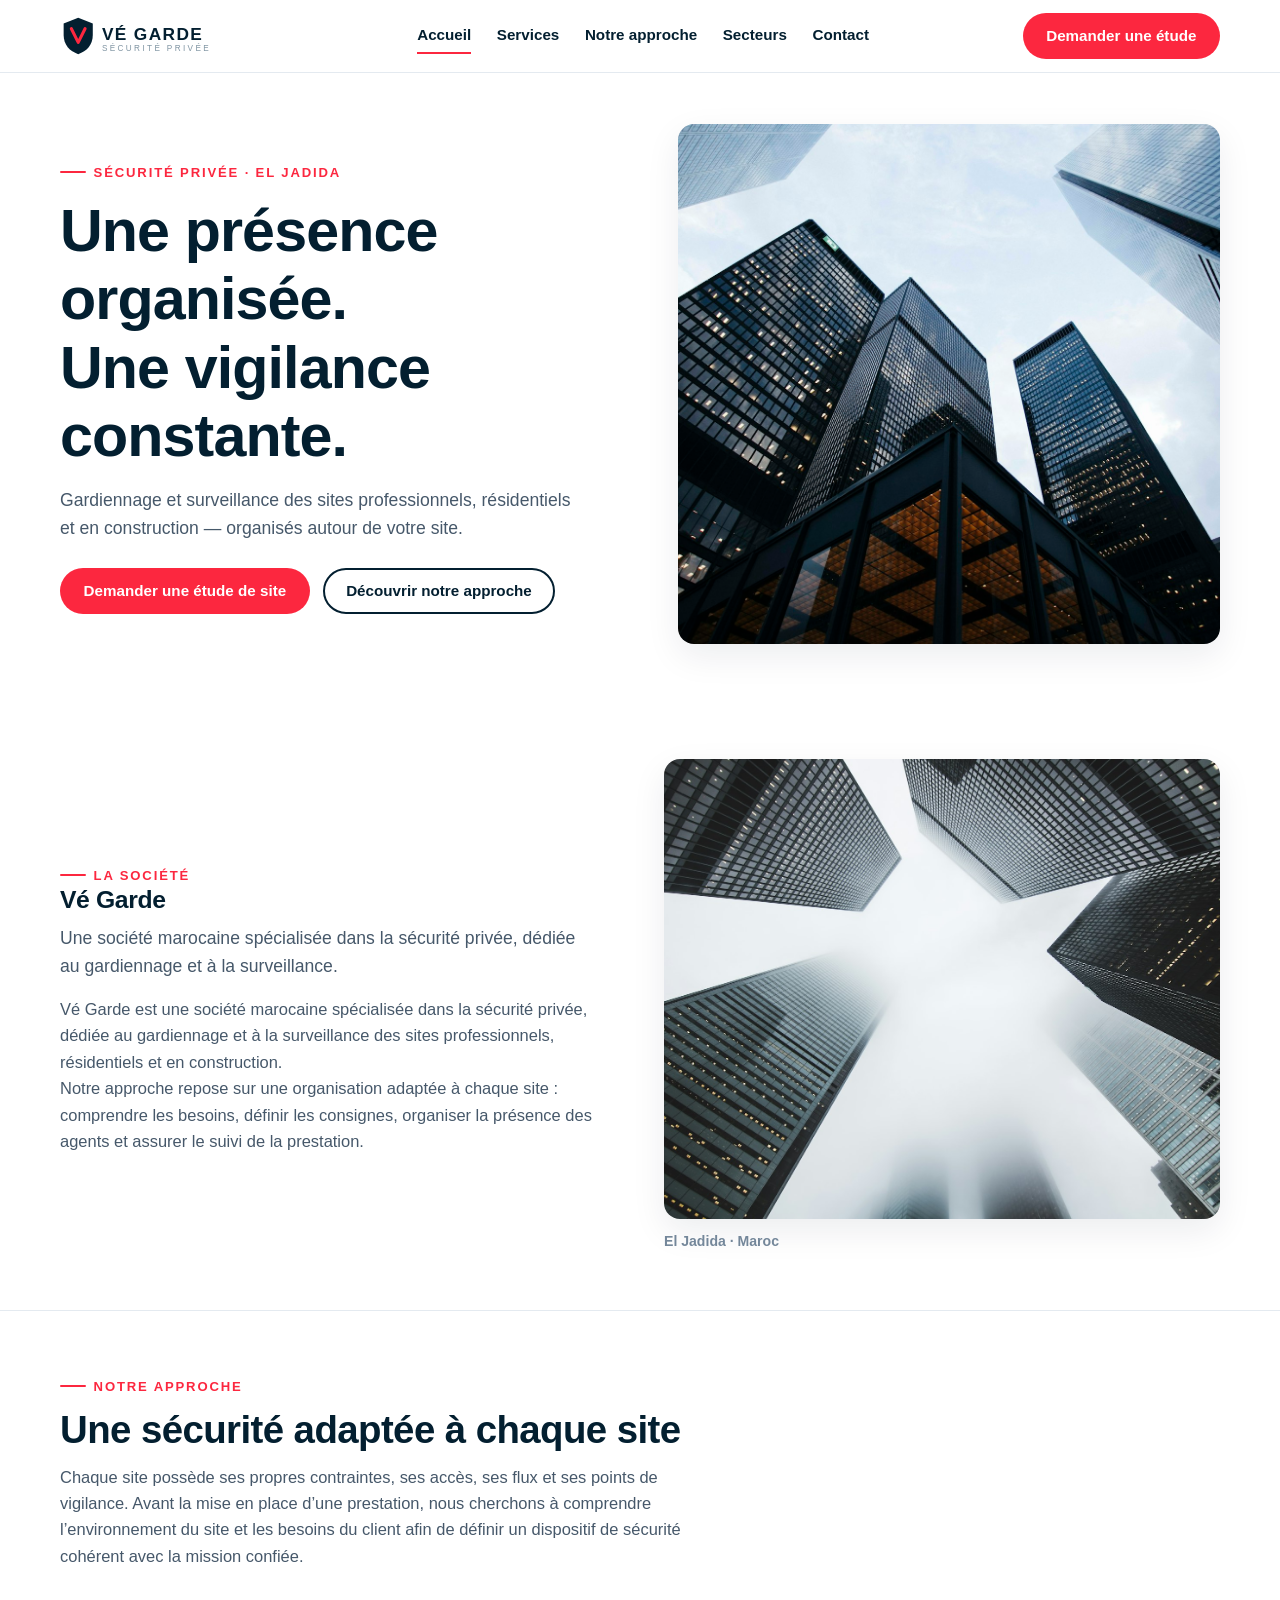
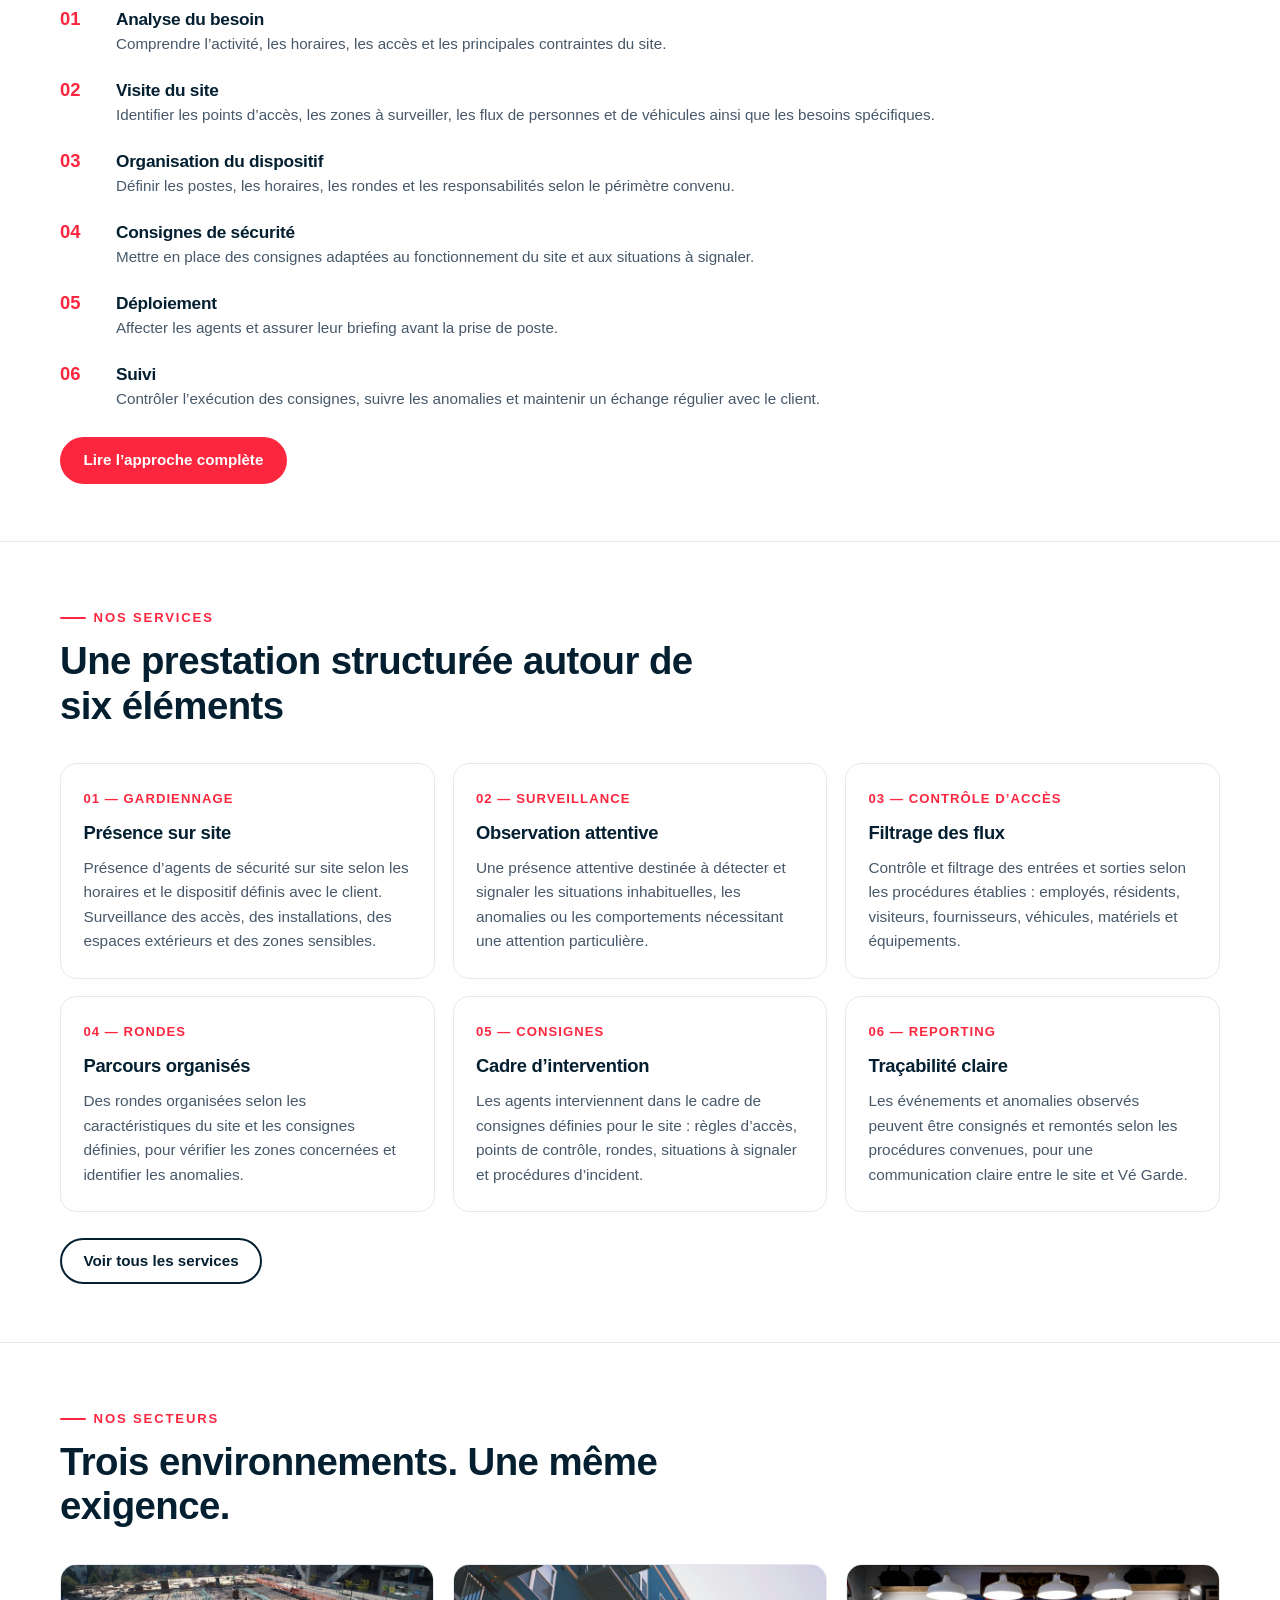
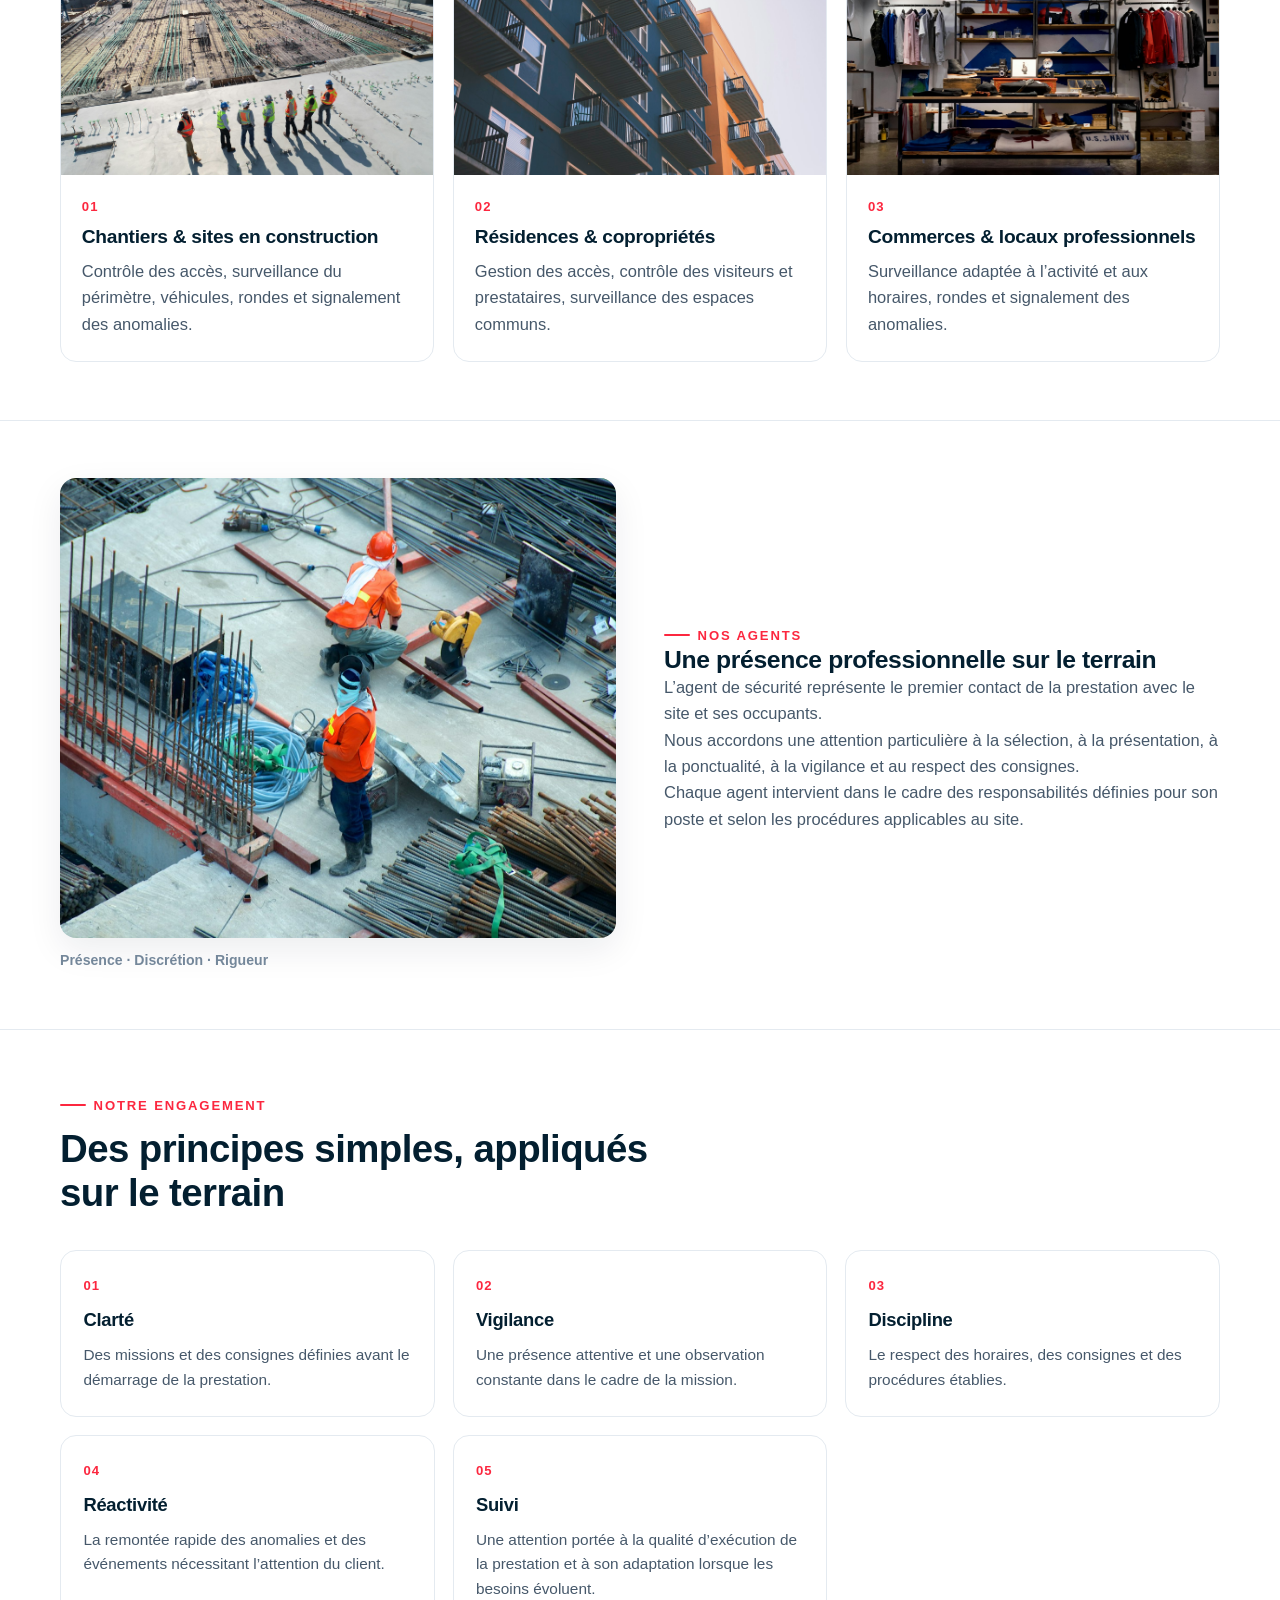
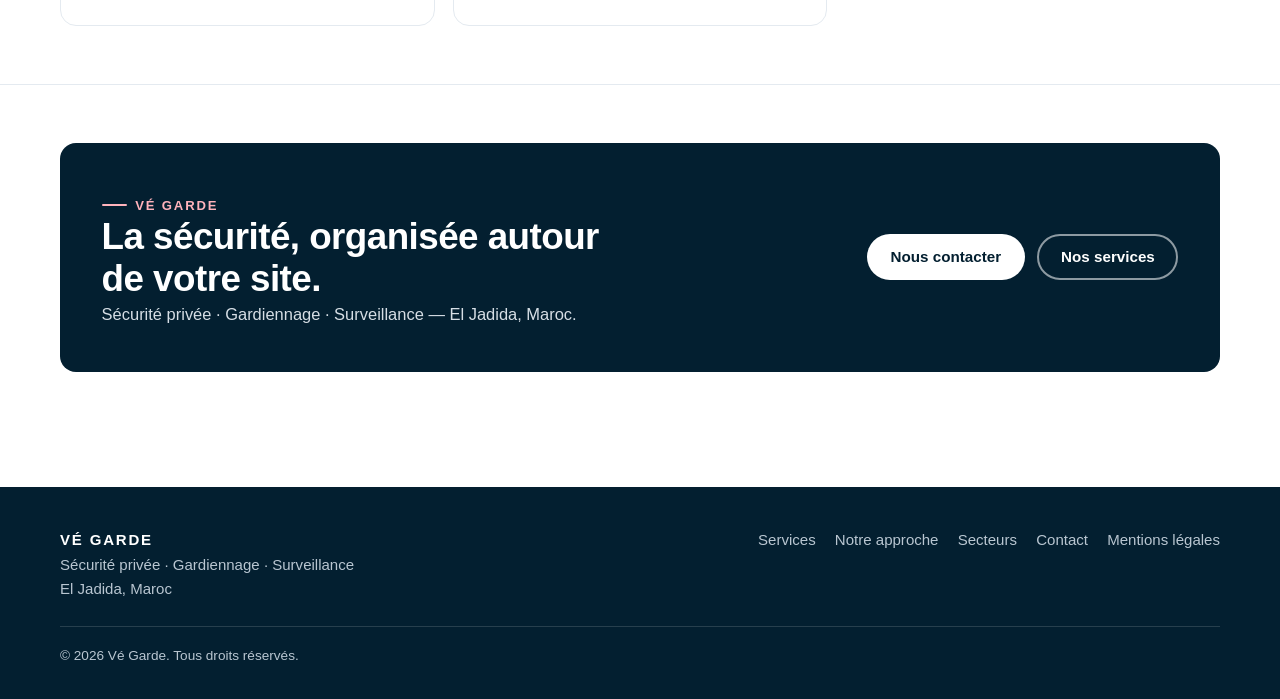
==== commit 09cc95fb: "Restore exact French copy from the original site content Align all page text with the first-message " ====
--- a/index.html
+++ b/index.html
@@ -3,8 +3,8 @@
 <head>
   <meta charset="UTF-8">
   <meta name="viewport" content="width=device-width, initial-scale=1">
-  <title>Vé Garde — Sécurité privée, gardiennage et surveillance à El Jadida</title>
-  <meta name="description" content="Vé Garde, société marocaine de sécurité privée : gardiennage, surveillance et contrôle d’accès pour sites professionnels, résidentiels et chantiers. El Jadida, Maroc.">
+  <title>Vé Garde — Sécurité privée à El Jadida</title>
+  <meta name="description" content="Vé Garde est une société marocaine spécialisée dans la sécurité privée, dédiée au gardiennage et à la surveillance des sites professionnels, résidentiels et en construction.">
   <meta name="theme-color" content="#ffffff">
   <link rel="icon" href="favicon.svg" type="image/svg+xml">
   <link rel="stylesheet" href="css/style.css">
@@ -41,179 +41,195 @@
       <div class="wrap">
         <div>
           <p class="kicker">Sécurité privée · El Jadida</p>
-          <h1>Une présence organisée.<br>Une vigilance <em>constante</em>.</h1>
-          <p class="lead">Vé Garde est une société marocaine spécialisée dans la sécurité privée, dédiée au gardiennage et à la surveillance des sites professionnels, résidentiels et en construction.</p>
+          <h1>Une présence organisée.<br>Une vigilance constante.</h1>
+          <p class="lead">Gardiennage et surveillance des sites professionnels, résidentiels et en construction — organisés autour de votre site.</p>
           <div class="actions">
             <a class="btn btn-red" href="contact.html">Demander une étude de site</a>
             <a class="btn btn-line" href="approche.html">Découvrir notre approche</a>
           </div>
         </div>
         <div class="hero-media">
-          <img src="img/hero.jpg" alt="Bâtiment professionnel moderne sous un ciel clair" width="1600" height="1067" fetchpriority="high">
-          <p class="hero-badge"><span class="dot"></span>Présence 24h/24 · Rondes organisées</p>
-        </div>
-      </div>
-    </section>
-
-    <section class="section" aria-label="Nos engagements">
-      <div class="wrap values">
-        <div class="value">
-          <span class="icon" aria-hidden="true">
-            <svg viewBox="0 0 24 24" fill="none" stroke="currentColor" stroke-width="1.9" stroke-linecap="round" stroke-linejoin="round"><path d="M12 3l8 3v6c0 5-3.5 8.5-8 9-4.5-.5-8-4-8-9V6z"/><path d="M9 12l2.2 2.2L15.5 10"/></svg>
-          </span>
+          <img src="img/hero.jpg" alt="Façade contemporaine illuminée au crépuscule" width="1600" height="1067" fetchpriority="high">
+        </div>
+      </div>
+    </section>
+
+    <section class="section" aria-label="La société">
+      <div class="wrap split">
+        <div>
+          <p class="kicker">La société</p>
+          <h2>Vé Garde</h2>
+          <p class="lede">Une société marocaine spécialisée dans la sécurité privée, dédiée au gardiennage et à la surveillance.</p>
+          <p>Vé Garde est une société marocaine spécialisée dans la sécurité privée, dédiée au gardiennage et à la surveillance des sites professionnels, résidentiels et en construction.</p>
+          <p>Notre approche repose sur une organisation adaptée à chaque site : comprendre les besoins, définir les consignes, organiser la présence des agents et assurer le suivi de la prestation.</p>
+        </div>
+        <figure class="media-frame">
+          <img src="img/presence.jpg" alt="Immeuble contemporain vu depuis le sol" width="1600" height="1067" loading="lazy">
+          <figcaption class="caption">El Jadida · Maroc</figcaption>
+        </figure>
+      </div>
+    </section>
+
+    <section class="section" aria-label="Notre approche">
+      <div class="wrap">
+        <div class="section-head">
+          <p class="kicker">Notre approche</p>
+          <h2>Une sécurité adaptée à chaque site</h2>
+          <p>Chaque site possède ses propres contraintes, ses accès, ses flux et ses points de vigilance. Avant la mise en place d’une prestation, nous cherchons à comprendre l’environnement du site et les besoins du client afin de définir un dispositif de sécurité cohérent avec la mission confiée.</p>
+        </div>
+        <ol class="steps">
+          <li class="step"><div><h3>Analyse du besoin</h3><p>Comprendre l’activité, les horaires, les accès et les principales contraintes du site.</p></div></li>
+          <li class="step"><div><h3>Visite du site</h3><p>Identifier les points d’accès, les zones à surveiller, les flux de personnes et de véhicules ainsi que les besoins spécifiques.</p></div></li>
+          <li class="step"><div><h3>Organisation du dispositif</h3><p>Définir les postes, les horaires, les rondes et les responsabilités selon le périmètre convenu.</p></div></li>
+          <li class="step"><div><h3>Consignes de sécurité</h3><p>Mettre en place des consignes adaptées au fonctionnement du site et aux situations à signaler.</p></div></li>
+          <li class="step"><div><h3>Déploiement</h3><p>Affecter les agents et assurer leur briefing avant la prise de poste.</p></div></li>
+          <li class="step"><div><h3>Suivi</h3><p>Contrôler l’exécution des consignes, suivre les anomalies et maintenir un échange régulier avec le client.</p></div></li>
+        </ol>
+        <p style="margin-top:1.6rem"><a class="btn btn-red" href="approche.html">Lire l’approche complète</a></p>
+      </div>
+    </section>
+
+    <section class="section" aria-label="Nos services">
+      <div class="wrap">
+        <div class="section-head">
+          <p class="kicker">Nos services</p>
+          <h2>Une prestation structurée autour de six éléments</h2>
+        </div>
+        <div class="cards">
+          <article class="card">
+            <span class="service-tag">01 — Gardiennage</span>
+            <h3>Présence sur site</h3>
+            <p>Présence d’agents de sécurité sur site selon les horaires et le dispositif définis avec le client. Surveillance des accès, des installations, des espaces extérieurs et des zones sensibles.</p>
+          </article>
+          <article class="card">
+            <span class="service-tag">02 — Surveillance</span>
+            <h3>Observation attentive</h3>
+            <p>Une présence attentive destinée à détecter et signaler les situations inhabituelles, les anomalies ou les comportements nécessitant une attention particulière.</p>
+          </article>
+          <article class="card">
+            <span class="service-tag">03 — Contrôle d’accès</span>
+            <h3>Filtrage des flux</h3>
+            <p>Contrôle et filtrage des entrées et sorties selon les procédures établies : employés, résidents, visiteurs, fournisseurs, véhicules, matériels et équipements.</p>
+          </article>
+          <article class="card">
+            <span class="service-tag">04 — Rondes</span>
+            <h3>Parcours organisés</h3>
+            <p>Des rondes organisées selon les caractéristiques du site et les consignes définies, pour vérifier les zones concernées et identifier les anomalies.</p>
+          </article>
+          <article class="card">
+            <span class="service-tag">05 — Consignes</span>
+            <h3>Cadre d’intervention</h3>
+            <p>Les agents interviennent dans le cadre de consignes définies pour le site : règles d’accès, points de contrôle, rondes, situations à signaler et procédures d’incident.</p>
+          </article>
+          <article class="card">
+            <span class="service-tag">06 — Reporting</span>
+            <h3>Traçabilité claire</h3>
+            <p>Les événements et anomalies observés peuvent être consignés et remontés selon les procédures convenues, pour une communication claire entre le site et Vé Garde.</p>
+          </article>
+        </div>
+        <p style="margin-top:1.6rem"><a class="btn btn-line" href="services.html">Voir tous les services</a></p>
+      </div>
+    </section>
+
+    <section class="section" aria-label="Nos secteurs">
+      <div class="wrap">
+        <div class="section-head">
+          <p class="kicker">Nos secteurs</p>
+          <h2>Trois environnements. Une même exigence.</h2>
+        </div>
+        <div class="sectors">
+          <a class="sector" href="secteurs.html#chantiers">
+            <img src="img/chantier.jpg" alt="Chantier de construction" width="1600" height="1067" loading="lazy">
+            <div class="body">
+              <span class="service-tag">01</span>
+              <h3>Chantiers &amp; sites en construction</h3>
+              <p>Contrôle des accès, surveillance du périmètre, véhicules, rondes et signalement des anomalies.</p>
+            </div>
+          </a>
+          <a class="sector" href="secteurs.html#residences">
+            <img src="img/residence.jpg" alt="Résidence contemporaine" width="1600" height="1067" loading="lazy">
+            <div class="body">
+              <span class="service-tag">02</span>
+              <h3>Résidences &amp; copropriétés</h3>
+              <p>Gestion des accès, contrôle des visiteurs et prestataires, surveillance des espaces communs.</p>
+            </div>
+          </a>
+          <a class="sector" href="secteurs.html#commerces">
+            <img src="img/commerce.jpg" alt="Locaux professionnels" width="1600" height="1068" loading="lazy">
+            <div class="body">
+              <span class="service-tag">03</span>
+              <h3>Commerces &amp; locaux professionnels</h3>
+              <p>Surveillance adaptée à l’activité et aux horaires, rondes et signalement des anomalies.</p>
+            </div>
+          </a>
+        </div>
+      </div>
+    </section>
+
+    <section class="section" aria-label="Nos agents">
+      <div class="wrap split flip">
+        <div>
+          <p class="kicker">Nos agents</p>
+          <h2>Une présence professionnelle sur le terrain</h2>
+          <p>L’agent de sécurité représente le premier contact de la prestation avec le site et ses occupants.</p>
+          <p>Nous accordons une attention particulière à la sélection, à la présentation, à la ponctualité, à la vigilance et au respect des consignes.</p>
+          <p>Chaque agent intervient dans le cadre des responsabilités définies pour son poste et selon les procédures applicables au site.</p>
+        </div>
+        <figure class="media-frame">
+          <img src="img/inspection.jpg" alt="Architecture résidentielle contemporaine" width="1600" height="1060" loading="lazy">
+          <figcaption class="caption">Présence · Discrétion · Rigueur</figcaption>
+        </figure>
+      </div>
+    </section>
+
+    <section class="section" aria-label="Notre engagement">
+      <div class="wrap">
+        <div class="section-head">
+          <p class="kicker">Notre engagement</p>
+          <h2>Des principes simples, appliqués sur le terrain</h2>
+        </div>
+        <div class="engagement">
+          <article class="card">
+            <span class="service-tag">01</span>
+            <h3>Clarté</h3>
+            <p>Des missions et des consignes définies avant le démarrage de la prestation.</p>
+          </article>
+          <article class="card">
+            <span class="service-tag">02</span>
+            <h3>Vigilance</h3>
+            <p>Une présence attentive et une observation constante dans le cadre de la mission.</p>
+          </article>
+          <article class="card">
+            <span class="service-tag">03</span>
+            <h3>Discipline</h3>
+            <p>Le respect des horaires, des consignes et des procédures établies.</p>
+          </article>
+          <article class="card">
+            <span class="service-tag">04</span>
+            <h3>Réactivité</h3>
+            <p>La remontée rapide des anomalies et des événements nécessitant l’attention du client.</p>
+          </article>
+          <article class="card">
+            <span class="service-tag">05</span>
+            <h3>Suivi</h3>
+            <p>Une attention portée à la qualité d’exécution de la prestation et à son adaptation lorsque les besoins évoluent.</p>
+          </article>
+        </div>
+      </div>
+    </section>
+
+    <section class="section" aria-label="Contact">
+      <div class="wrap">
+        <div class="cta cta-wide">
           <div>
-            <h3>Un dispositif par site</h3>
-            <p>Pas de formule générique : postes, horaires et rondes définis selon votre terrain.</p>
+            <p class="kicker kicker-light">Vé Garde</p>
+            <h2>La sécurité, organisée autour de votre site.</h2>
+            <p>Sécurité privée · Gardiennage · Surveillance — El Jadida, Maroc.</p>
           </div>
-        </div>
-        <div class="value">
-          <span class="icon" aria-hidden="true">
-            <svg viewBox="0 0 24 24" fill="none" stroke="currentColor" stroke-width="1.9" stroke-linecap="round" stroke-linejoin="round"><circle cx="12" cy="12" r="9"/><path d="M12 7v5l3.5 2"/></svg>
-          </span>
-          <div>
-            <h3>Continuité de service</h3>
-            <p>Une présence fiable selon les horaires convenus, avec briefing avant chaque prise de poste.</p>
+          <div class="actions">
+            <a class="btn btn-white" href="contact.html">Nous contacter</a>
+            <a class="btn btn-line btn-line-light" href="services.html">Nos services</a>
           </div>
-        </div>
-        <div class="value">
-          <span class="icon" aria-hidden="true">
-            <svg viewBox="0 0 24 24" fill="none" stroke="currentColor" stroke-width="1.9" stroke-linecap="round" stroke-linejoin="round"><path d="M8 21h8M12 17v4"/><rect x="3" y="4" width="18" height="13" rx="2"/><path d="M7 13l3-3 2 2 4-4"/></svg>
-          </span>
-          <div>
-            <h3>Suivi et traçabilité</h3>
-            <p>Consignes claires, anomalies signalées et échange régulier avec le client.</p>
-          </div>
-        </div>
-      </div>
-    </section>
-
-    <section class="section" aria-label="Nos services">
-      <div class="wrap">
-        <div class="section-head">
-          <p class="kicker">Nos services</p>
-          <h2>Six missions, un même niveau d’exigence</h2>
-          <p>Chaque mission s’inscrit dans un dispositif défini avec vous, adapté au fonctionnement réel de votre site.</p>
-        </div>
-        <div class="cards">
-          <article class="card">
-            <span class="icon" aria-hidden="true">
-              <svg viewBox="0 0 24 24" fill="none" stroke="currentColor" stroke-width="1.9" stroke-linecap="round" stroke-linejoin="round"><path d="M12 3l8 3v6c0 5-3.5 8.5-8 9-4.5-.5-8-4-8-9V6z"/></svg>
-            </span>
-            <h3>Gardiennage</h3>
-            <p>Présence d’agents sur site selon les horaires et le dispositif définis avec le client.</p>
-          </article>
-          <article class="card">
-            <span class="icon" aria-hidden="true">
-              <svg viewBox="0 0 24 24" fill="none" stroke="currentColor" stroke-width="1.9" stroke-linecap="round" stroke-linejoin="round"><path d="M2 12s3.5-6.5 10-6.5S22 12 22 12s-3.5 6.5-10 6.5S2 12 2 12z"/><circle cx="12" cy="12" r="2.7"/></svg>
-            </span>
-            <h3>Surveillance</h3>
-            <p>Une présence attentive pour détecter et signaler les situations inhabituelles.</p>
-          </article>
-          <article class="card">
-            <span class="icon" aria-hidden="true">
-              <svg viewBox="0 0 24 24" fill="none" stroke="currentColor" stroke-width="1.9" stroke-linecap="round" stroke-linejoin="round"><rect x="4" y="10" width="16" height="10" rx="2"/><path d="M8 10V7a4 4 0 018 0v3"/></svg>
-            </span>
-            <h3>Contrôle d’accès</h3>
-            <p>Filtrage des entrées et sorties : personnes, véhicules, matériels et équipements.</p>
-          </article>
-          <article class="card">
-            <span class="icon" aria-hidden="true">
-              <svg viewBox="0 0 24 24" fill="none" stroke="currentColor" stroke-width="1.9" stroke-linecap="round" stroke-linejoin="round"><path d="M4 19c0-6 4-7 8-7s8 1 8 7"/><path d="M4 5h6M4 9h4"/><circle cx="17" cy="6" r="2.6"/></svg>
-            </span>
-            <h3>Rondes de sécurité</h3>
-            <p>Des parcours organisés selon les caractéristiques du site et les consignes définies.</p>
-          </article>
-          <article class="card">
-            <span class="icon" aria-hidden="true">
-              <svg viewBox="0 0 24 24" fill="none" stroke="currentColor" stroke-width="1.9" stroke-linecap="round" stroke-linejoin="round"><rect x="5" y="3" width="14" height="18" rx="2"/><path d="M9 8h6M9 12h6M9 16h4"/></svg>
-            </span>
-            <h3>Consignes de sécurité</h3>
-            <p>Un cadre d’intervention lisible : règles d’accès, points de contrôle, procédures.</p>
-          </article>
-          <article class="card">
-            <span class="icon" aria-hidden="true">
-              <svg viewBox="0 0 24 24" fill="none" stroke="currentColor" stroke-width="1.9" stroke-linecap="round" stroke-linejoin="round"><path d="M18 8a6 6 0 10-12 0c0 7-3 8-3 8h18s-3-1-3-8"/><path d="M10 21h4"/></svg>
-            </span>
-            <h3>Signalement</h3>
-            <p>Les événements observés sont consignés et remontés selon les procédures convenues.</p>
-          </article>
-        </div>
-        <p style="margin-top:1.6rem"><a class="more" href="services.html">Voir le détail des services →</a></p>
-      </div>
-    </section>
-
-    <section class="section" aria-label="Notre approche">
-      <div class="wrap split">
-        <img src="img/method.jpg" alt="Architecture d’un bâtiment moderne, lecture du site" width="1600" height="1067" loading="lazy">
-        <div>
-          <div class="section-head" style="margin-bottom:1.4rem">
-            <p class="kicker">Notre approche</p>
-            <h2>Le site d’abord, le dispositif ensuite</h2>
-            <p>Six étapes, de la première lecture du terrain au suivi de la prestation.</p>
-          </div>
-          <ol class="steps">
-            <li class="step"><div><h3>Analyse du besoin</h3><p>Activité, horaires, accès et contraintes du site.</p></div></li>
-            <li class="step"><div><h3>Visite du site</h3><p>Points d’accès, zones à surveiller, flux de personnes et de véhicules.</p></div></li>
-            <li class="step"><div><h3>Organisation du dispositif</h3><p>Postes, horaires, rondes et responsabilités.</p></div></li>
-            <li class="step"><div><h3>Consignes de sécurité</h3><p>Un cadre d’intervention partagé avec le client.</p></div></li>
-            <li class="step"><div><h3>Déploiement</h3><p>Affectation des agents et briefing avant la prise de poste.</p></div></li>
-            <li class="step"><div><h3>Suivi</h3><p>Contrôle des consignes et échange régulier avec le client.</p></div></li>
-          </ol>
-        </div>
-      </div>
-    </section>
-
-    <section class="section" aria-label="Secteurs d’intervention">
-      <div class="wrap">
-        <div class="section-head">
-          <p class="kicker">Secteurs</p>
-          <h2>Le dispositif suit le site</h2>
-          <p>Trois environnements, trois organisations différentes — la même exigence.</p>
-        </div>
-        <div class="sectors">
-          <article class="sector">
-            <img src="img/chantier.jpg" alt="Chantier de construction avec grues" width="1600" height="1067" loading="lazy">
-            <div class="body">
-              <h3>Chantiers</h3>
-              <ul>
-                <li>Contrôle des accès et des véhicules</li>
-                <li>Surveillance du périmètre</li>
-                <li>Suivi des entrées et sorties</li>
-              </ul>
-            </div>
-          </article>
-          <article class="sector">
-            <img src="img/residence.jpg" alt="Résidence moderne" width="1600" height="1067" loading="lazy">
-            <div class="body">
-              <h3>Résidences</h3>
-              <ul>
-                <li>Contrôle des visiteurs et prestataires</li>
-                <li>Surveillance des espaces communs</li>
-                <li>Gestion des accès</li>
-              </ul>
-            </div>
-          </article>
-          <article class="sector">
-            <img src="img/commerce.jpg" alt="Espace commercial" width="1600" height="1068" loading="lazy">
-            <div class="body">
-              <h3>Commerces</h3>
-              <ul>
-                <li>Contrôle des accès</li>
-                <li>Surveillance des locaux</li>
-                <li>Rondes et signalement</li>
-              </ul>
-            </div>
-          </article>
-        </div>
-        <p style="margin-top:1.6rem"><a class="more" href="secteurs.html">Explorer les secteurs →</a></p>
-      </div>
-    </section>
-
-    <section class="section" aria-label="Contact">
-      <div class="wrap">
-        <div class="cta">
-          <h2>Parlons de votre site. Une visite pourra suivre.</h2>
-          <a class="btn btn-white" href="contact.html">Demander une étude</a>
         </div>
       </div>
     </section>
@@ -232,7 +248,7 @@
         <a href="contact.html">Contact</a>
         <a href="mentions-legales.html">Mentions légales</a>
       </nav>
-      <p class="legal"><span>© <span data-year>2026</span> Vé Garde. Tous droits réservés.</span><span class="placeholder">RC / ICE / IF — en cours d’intégration</span></p>
+      <p class="legal"><span>© <span data-year>2026</span> Vé Garde. Tous droits réservés.</span></p>
     </div>
   </footer>
   <script src="js/main.js"></script>
--- a/css/style.css
+++ b/css/style.css
@@ -325,9 +325,15 @@
   color: var(--red);
 }
 
-.hero .lead {
+.hero .lead,
+.lede {
   max-width: 33rem;
   font-size: 1.1rem;
+}
+
+.lede {
+  margin: 0.6rem 0 1rem;
+  color: var(--body);
 }
 
 .hero .actions {
@@ -374,6 +380,62 @@
   flex: none;
 }
 
+.service-tag {
+  display: inline-block;
+  color: var(--red);
+  font-weight: 700;
+  font-size: 0.82rem;
+  letter-spacing: 0.08em;
+  text-transform: uppercase;
+}
+
+.media-frame {
+  margin: 0;
+}
+
+.media-frame img {
+  width: 100%;
+  height: clamp(300px, 40vw, 460px);
+  object-fit: cover;
+  border-radius: var(--radius);
+  box-shadow: var(--shadow);
+}
+
+.caption {
+  margin-top: 0.65rem;
+  font-size: 0.88rem;
+  color: var(--soft);
+  font-weight: 600;
+}
+
+.bullet-list {
+  display: grid;
+  gap: 0.35rem;
+  margin-top: 0.5rem;
+  font-size: 0.96rem;
+}
+
+.bullet-list li {
+  padding-left: 1.15rem;
+  position: relative;
+}
+
+.bullet-list li::before {
+  content: "";
+  position: absolute;
+  left: 0;
+  top: 0.55rem;
+  width: 0.42rem;
+  height: 0.42rem;
+  border-radius: 50%;
+  background: var(--red);
+}
+
+.engagement {
+  display: grid;
+  gap: 1.1rem;
+}
+
 /* ---------- shared sections ---------- */
 
 .section {
@@ -595,6 +657,36 @@
   max-width: 26ch;
 }
 
+.cta-wide {
+  grid-template-columns: 1fr;
+}
+
+.cta-wide .actions {
+  display: flex;
+  flex-wrap: wrap;
+  gap: 0.8rem;
+}
+
+.kicker-light {
+  color: #ffb3bc;
+}
+
+.kicker-light::before {
+  background: #ffb3bc;
+}
+
+.btn-line-light {
+  border-color: rgba(255, 255, 255, 0.55);
+  color: #fff;
+}
+
+.btn-line-light:hover,
+.btn-line-light:focus-visible {
+  background: #fff;
+  color: var(--navy);
+  border-color: #fff;
+}
+
 /* footer */
 
 .foot {
@@ -685,6 +777,34 @@
   display: grid;
   gap: 1rem;
   background: #fff;
+}
+
+.form-card h3 {
+  font-size: 1.25rem;
+  margin: -0.2rem 0 0;
+}
+
+.contact-details h2 {
+  font-size: clamp(1.5rem, 3vw, 2rem);
+  margin: 0.5rem 0 1.2rem;
+}
+
+.info-cards {
+  display: grid;
+  gap: 0.9rem;
+}
+
+.info-card {
+  border: 1px solid var(--line);
+  border-radius: var(--radius);
+  padding: 1.1rem 1.2rem;
+  display: grid;
+  gap: 0.35rem;
+  background: var(--card);
+}
+
+.info-card h3 {
+  font-size: 1rem;
 }
 
 .field {
@@ -797,6 +917,13 @@
   font-weight: 400;
 }
 
+.legal-note {
+  margin-top: 1.2rem;
+  max-width: 40rem;
+  font-size: 0.94rem;
+  color: var(--soft);
+}
+
 /* 404 */
 
 .lost {
@@ -824,6 +951,19 @@
     grid-template-columns: repeat(3, 1fr);
   }
 
+  .engagement {
+    grid-template-columns: repeat(2, 1fr);
+  }
+
+  .info-cards {
+    grid-template-columns: repeat(2, 1fr);
+  }
+
+  .cta-wide {
+    grid-template-columns: 1fr auto;
+    align-items: center;
+  }
+
   .cards {
     grid-template-columns: repeat(2, 1fr);
   }
@@ -871,6 +1011,10 @@
     grid-template-columns: repeat(3, 1fr);
   }
 
+  .engagement {
+    grid-template-columns: repeat(3, 1fr);
+  }
+
   .split {
     grid-template-columns: 1fr 1fr;
     gap: 3rem;
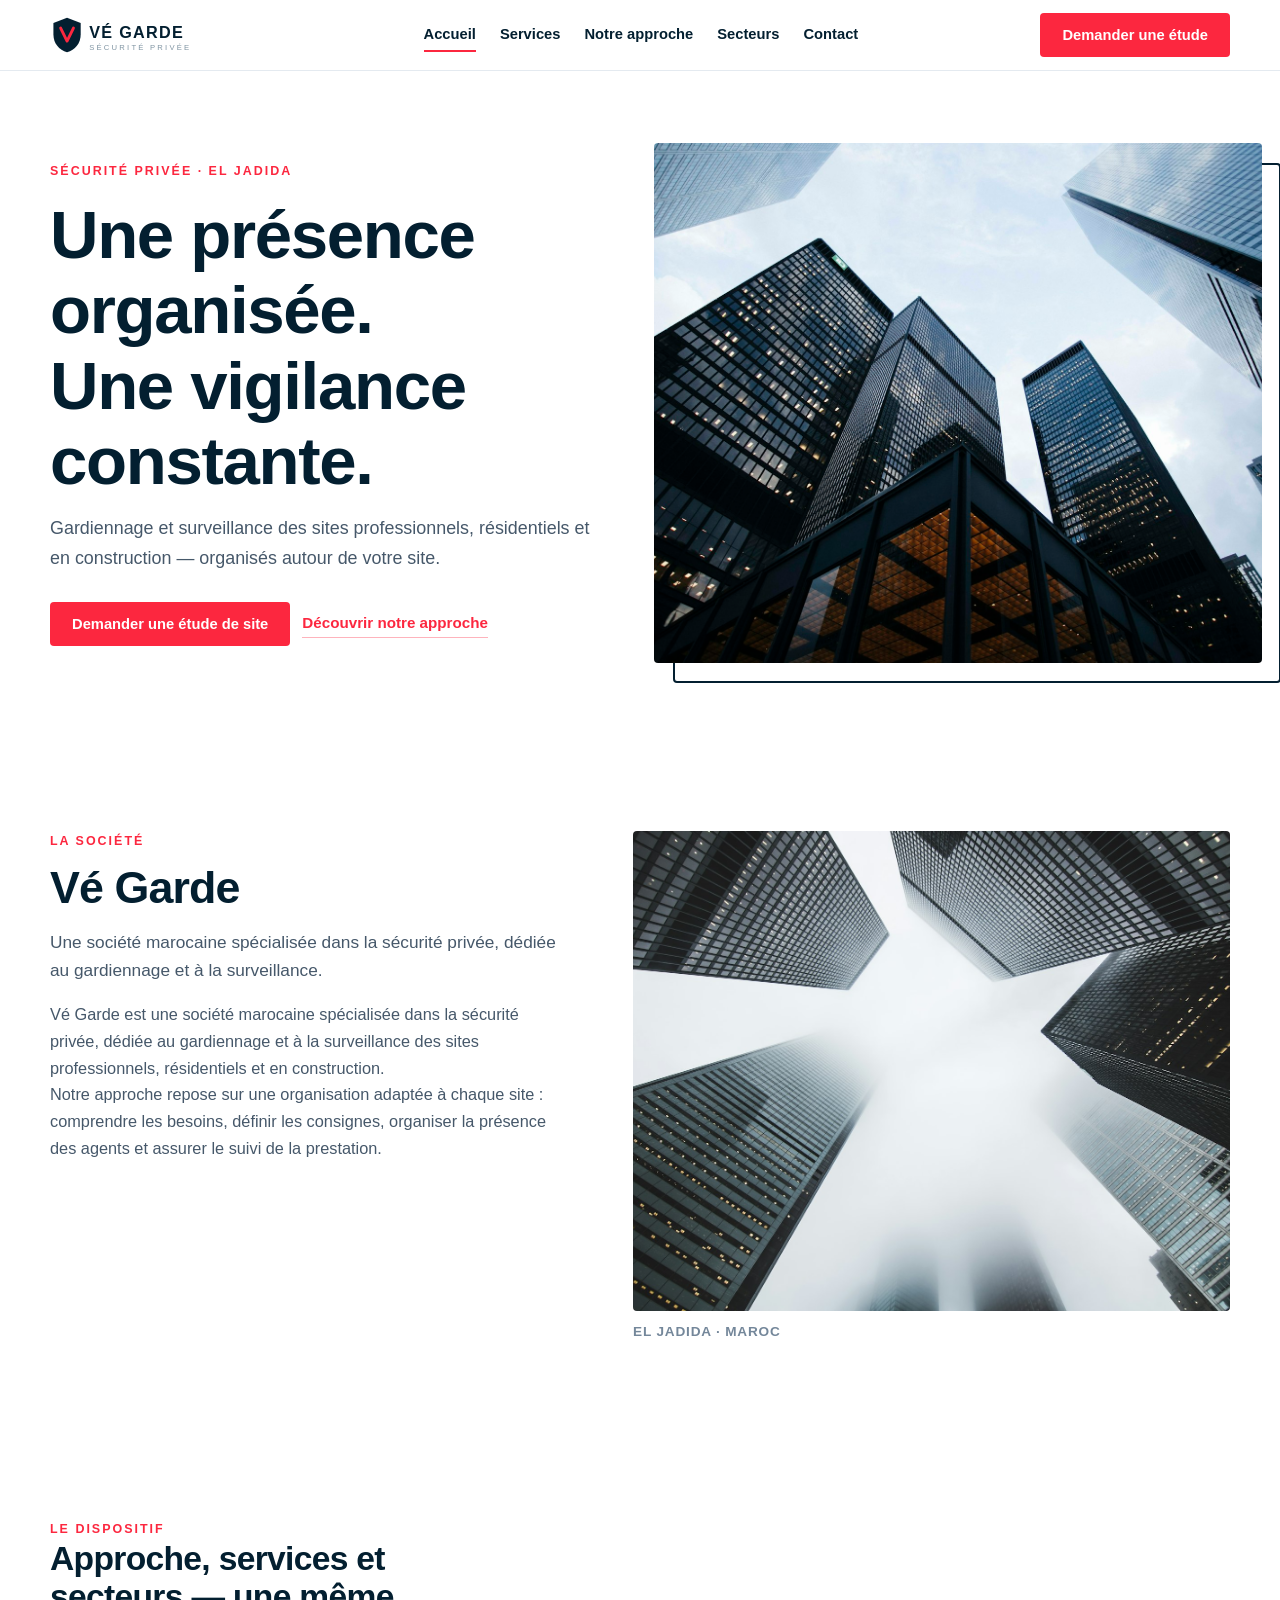
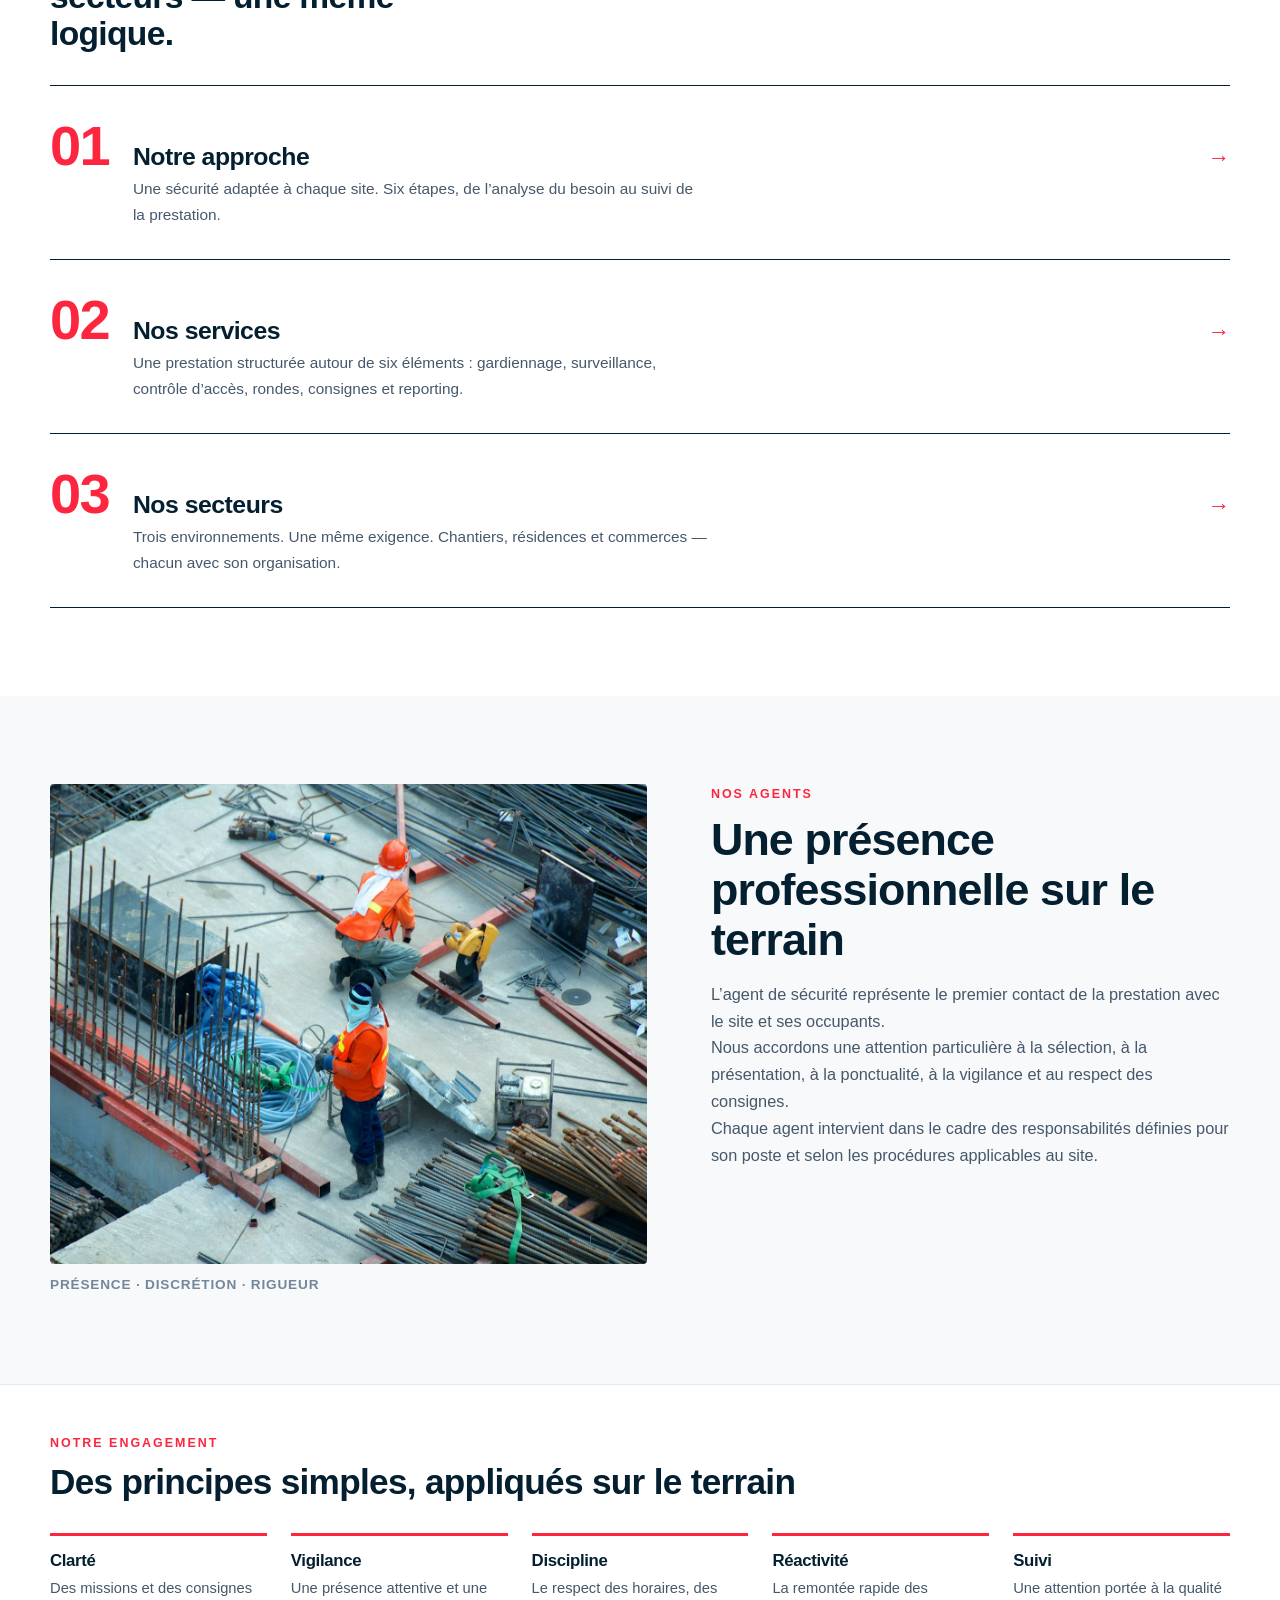
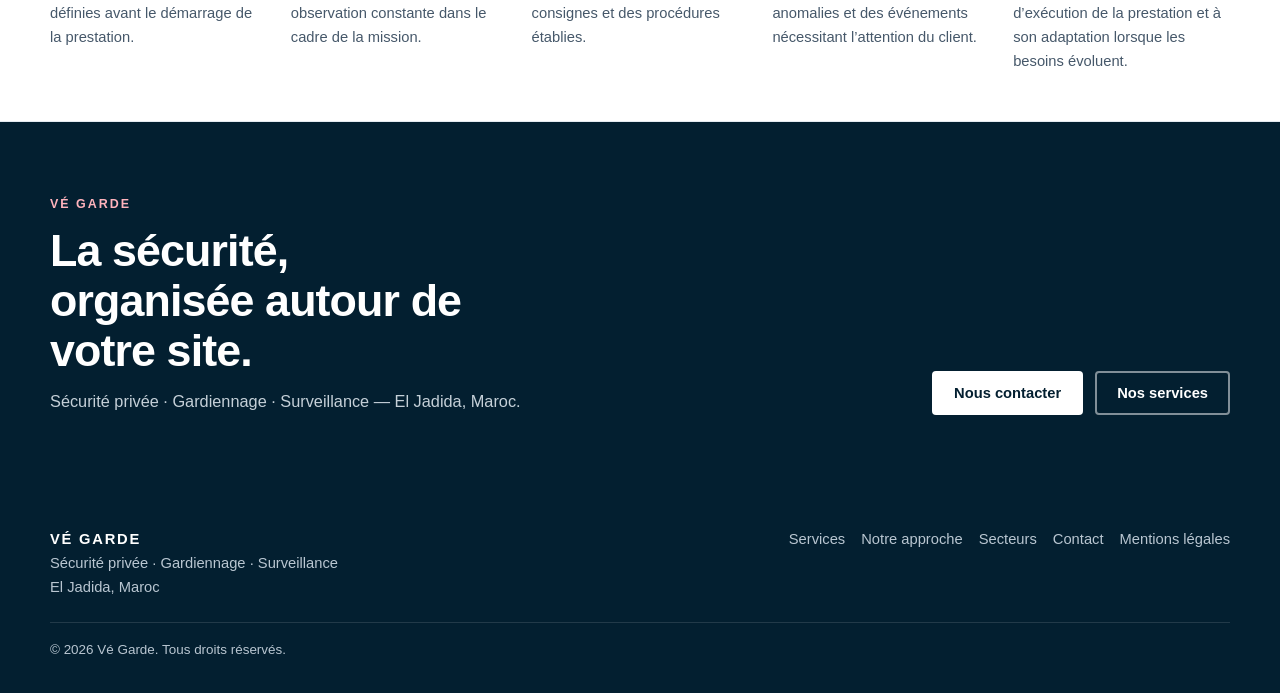
==== commit 7c0fc3ee: "Rebuild site layout around the Le dispositif design system Replace repetitive card grids with distin" ====
--- a/index.html
+++ b/index.html
@@ -38,179 +38,111 @@
 
   <main id="contenu">
     <section class="hero">
-      <div class="wrap">
+      <div class="wrap hero-grid">
         <div>
           <p class="kicker">Sécurité privée · El Jadida</p>
           <h1>Une présence organisée.<br>Une vigilance constante.</h1>
           <p class="lead">Gardiennage et surveillance des sites professionnels, résidentiels et en construction — organisés autour de votre site.</p>
           <div class="actions">
             <a class="btn btn-red" href="contact.html">Demander une étude de site</a>
-            <a class="btn btn-line" href="approche.html">Découvrir notre approche</a>
+            <a class="text-link" href="approche.html">Découvrir notre approche</a>
           </div>
         </div>
-        <div class="hero-media">
+        <div class="hero-visual">
           <img src="img/hero.jpg" alt="Façade contemporaine illuminée au crépuscule" width="1600" height="1067" fetchpriority="high">
         </div>
       </div>
     </section>
 
     <section class="section" aria-label="La société">
-      <div class="wrap split">
-        <div>
+      <div class="wrap editorial">
+        <div class="prose">
           <p class="kicker">La société</p>
           <h2>Vé Garde</h2>
           <p class="lede">Une société marocaine spécialisée dans la sécurité privée, dédiée au gardiennage et à la surveillance.</p>
           <p>Vé Garde est une société marocaine spécialisée dans la sécurité privée, dédiée au gardiennage et à la surveillance des sites professionnels, résidentiels et en construction.</p>
           <p>Notre approche repose sur une organisation adaptée à chaque site : comprendre les besoins, définir les consignes, organiser la présence des agents et assurer le suivi de la prestation.</p>
         </div>
-        <figure class="media-frame">
+        <figure class="bleed-image">
           <img src="img/presence.jpg" alt="Immeuble contemporain vu depuis le sol" width="1600" height="1067" loading="lazy">
           <figcaption class="caption">El Jadida · Maroc</figcaption>
         </figure>
       </div>
     </section>
 
-    <section class="section" aria-label="Notre approche">
+    <section class="index-block" aria-label="Le dispositif">
       <div class="wrap">
-        <div class="section-head">
-          <p class="kicker">Notre approche</p>
-          <h2>Une sécurité adaptée à chaque site</h2>
-          <p>Chaque site possède ses propres contraintes, ses accès, ses flux et ses points de vigilance. Avant la mise en place d’une prestation, nous cherchons à comprendre l’environnement du site et les besoins du client afin de définir un dispositif de sécurité cohérent avec la mission confiée.</p>
-        </div>
-        <ol class="steps">
-          <li class="step"><div><h3>Analyse du besoin</h3><p>Comprendre l’activité, les horaires, les accès et les principales contraintes du site.</p></div></li>
-          <li class="step"><div><h3>Visite du site</h3><p>Identifier les points d’accès, les zones à surveiller, les flux de personnes et de véhicules ainsi que les besoins spécifiques.</p></div></li>
-          <li class="step"><div><h3>Organisation du dispositif</h3><p>Définir les postes, les horaires, les rondes et les responsabilités selon le périmètre convenu.</p></div></li>
-          <li class="step"><div><h3>Consignes de sécurité</h3><p>Mettre en place des consignes adaptées au fonctionnement du site et aux situations à signaler.</p></div></li>
-          <li class="step"><div><h3>Déploiement</h3><p>Affecter les agents et assurer leur briefing avant la prise de poste.</p></div></li>
-          <li class="step"><div><h3>Suivi</h3><p>Contrôler l’exécution des consignes, suivre les anomalies et maintenir un échange régulier avec le client.</p></div></li>
-        </ol>
-        <p style="margin-top:1.6rem"><a class="btn btn-red" href="approche.html">Lire l’approche complète</a></p>
-      </div>
-    </section>
-
-    <section class="section" aria-label="Nos services">
-      <div class="wrap">
-        <div class="section-head">
-          <p class="kicker">Nos services</p>
-          <h2>Une prestation structurée autour de six éléments</h2>
-        </div>
-        <div class="cards">
-          <article class="card">
-            <span class="service-tag">01 — Gardiennage</span>
-            <h3>Présence sur site</h3>
-            <p>Présence d’agents de sécurité sur site selon les horaires et le dispositif définis avec le client. Surveillance des accès, des installations, des espaces extérieurs et des zones sensibles.</p>
-          </article>
-          <article class="card">
-            <span class="service-tag">02 — Surveillance</span>
-            <h3>Observation attentive</h3>
-            <p>Une présence attentive destinée à détecter et signaler les situations inhabituelles, les anomalies ou les comportements nécessitant une attention particulière.</p>
-          </article>
-          <article class="card">
-            <span class="service-tag">03 — Contrôle d’accès</span>
-            <h3>Filtrage des flux</h3>
-            <p>Contrôle et filtrage des entrées et sorties selon les procédures établies : employés, résidents, visiteurs, fournisseurs, véhicules, matériels et équipements.</p>
-          </article>
-          <article class="card">
-            <span class="service-tag">04 — Rondes</span>
-            <h3>Parcours organisés</h3>
-            <p>Des rondes organisées selon les caractéristiques du site et les consignes définies, pour vérifier les zones concernées et identifier les anomalies.</p>
-          </article>
-          <article class="card">
-            <span class="service-tag">05 — Consignes</span>
-            <h3>Cadre d’intervention</h3>
-            <p>Les agents interviennent dans le cadre de consignes définies pour le site : règles d’accès, points de contrôle, rondes, situations à signaler et procédures d’incident.</p>
-          </article>
-          <article class="card">
-            <span class="service-tag">06 — Reporting</span>
-            <h3>Traçabilité claire</h3>
-            <p>Les événements et anomalies observés peuvent être consignés et remontés selon les procédures convenues, pour une communication claire entre le site et Vé Garde.</p>
-          </article>
-        </div>
-        <p style="margin-top:1.6rem"><a class="btn btn-line" href="services.html">Voir tous les services</a></p>
-      </div>
-    </section>
-
-    <section class="section" aria-label="Nos secteurs">
-      <div class="wrap">
-        <div class="section-head">
-          <p class="kicker">Nos secteurs</p>
-          <h2>Trois environnements. Une même exigence.</h2>
-        </div>
-        <div class="sectors">
-          <a class="sector" href="secteurs.html#chantiers">
-            <img src="img/chantier.jpg" alt="Chantier de construction" width="1600" height="1067" loading="lazy">
-            <div class="body">
-              <span class="service-tag">01</span>
-              <h3>Chantiers &amp; sites en construction</h3>
-              <p>Contrôle des accès, surveillance du périmètre, véhicules, rondes et signalement des anomalies.</p>
+        <p class="kicker">Le dispositif</p>
+        <h2>Approche, services et secteurs — une même logique.</h2>
+        <div class="index-list">
+          <a class="index-item" href="approche.html">
+            <span class="num" aria-hidden="true">01</span>
+            <div>
+              <h3>Notre approche</h3>
+              <p>Une sécurité adaptée à chaque site. Six étapes, de l’analyse du besoin au suivi de la prestation.</p>
             </div>
+            <span class="index-arrow" aria-hidden="true">→</span>
           </a>
-          <a class="sector" href="secteurs.html#residences">
-            <img src="img/residence.jpg" alt="Résidence contemporaine" width="1600" height="1067" loading="lazy">
-            <div class="body">
-              <span class="service-tag">02</span>
-              <h3>Résidences &amp; copropriétés</h3>
-              <p>Gestion des accès, contrôle des visiteurs et prestataires, surveillance des espaces communs.</p>
+          <a class="index-item" href="services.html">
+            <span class="num" aria-hidden="true">02</span>
+            <div>
+              <h3>Nos services</h3>
+              <p>Une prestation structurée autour de six éléments : gardiennage, surveillance, contrôle d’accès, rondes, consignes et reporting.</p>
             </div>
+            <span class="index-arrow" aria-hidden="true">→</span>
           </a>
-          <a class="sector" href="secteurs.html#commerces">
-            <img src="img/commerce.jpg" alt="Locaux professionnels" width="1600" height="1068" loading="lazy">
-            <div class="body">
-              <span class="service-tag">03</span>
-              <h3>Commerces &amp; locaux professionnels</h3>
-              <p>Surveillance adaptée à l’activité et aux horaires, rondes et signalement des anomalies.</p>
+          <a class="index-item" href="secteurs.html">
+            <span class="num" aria-hidden="true">03</span>
+            <div>
+              <h3>Nos secteurs</h3>
+              <p>Trois environnements. Une même exigence. Chantiers, résidences et commerces — chacun avec son organisation.</p>
             </div>
+            <span class="index-arrow" aria-hidden="true">→</span>
           </a>
         </div>
       </div>
     </section>
 
-    <section class="section" aria-label="Nos agents">
-      <div class="wrap split flip">
-        <div>
+    <section class="section section-soft" aria-label="Nos agents">
+      <div class="wrap editorial flip">
+        <div class="prose">
           <p class="kicker">Nos agents</p>
           <h2>Une présence professionnelle sur le terrain</h2>
           <p>L’agent de sécurité représente le premier contact de la prestation avec le site et ses occupants.</p>
           <p>Nous accordons une attention particulière à la sélection, à la présentation, à la ponctualité, à la vigilance et au respect des consignes.</p>
           <p>Chaque agent intervient dans le cadre des responsabilités définies pour son poste et selon les procédures applicables au site.</p>
         </div>
-        <figure class="media-frame">
+        <figure class="bleed-image">
           <img src="img/inspection.jpg" alt="Architecture résidentielle contemporaine" width="1600" height="1060" loading="lazy">
           <figcaption class="caption">Présence · Discrétion · Rigueur</figcaption>
         </figure>
       </div>
     </section>
 
-    <section class="section" aria-label="Notre engagement">
+    <section class="principles" aria-label="Notre engagement">
       <div class="wrap">
-        <div class="section-head">
+        <div class="principles-head">
           <p class="kicker">Notre engagement</p>
           <h2>Des principes simples, appliqués sur le terrain</h2>
         </div>
-        <div class="engagement">
-          <article class="card">
-            <span class="service-tag">01</span>
+        <div class="principles-row">
+          <article class="principle">
             <h3>Clarté</h3>
             <p>Des missions et des consignes définies avant le démarrage de la prestation.</p>
           </article>
-          <article class="card">
-            <span class="service-tag">02</span>
+          <article class="principle">
             <h3>Vigilance</h3>
             <p>Une présence attentive et une observation constante dans le cadre de la mission.</p>
           </article>
-          <article class="card">
-            <span class="service-tag">03</span>
+          <article class="principle">
             <h3>Discipline</h3>
             <p>Le respect des horaires, des consignes et des procédures établies.</p>
           </article>
-          <article class="card">
-            <span class="service-tag">04</span>
+          <article class="principle">
             <h3>Réactivité</h3>
             <p>La remontée rapide des anomalies et des événements nécessitant l’attention du client.</p>
           </article>
-          <article class="card">
-            <span class="service-tag">05</span>
+          <article class="principle">
             <h3>Suivi</h3>
             <p>Une attention portée à la qualité d’exécution de la prestation et à son adaptation lorsque les besoins évoluent.</p>
           </article>
@@ -218,18 +150,16 @@
       </div>
     </section>
 
-    <section class="section" aria-label="Contact">
-      <div class="wrap">
-        <div class="cta cta-wide">
-          <div>
-            <p class="kicker kicker-light">Vé Garde</p>
-            <h2>La sécurité, organisée autour de votre site.</h2>
-            <p>Sécurité privée · Gardiennage · Surveillance — El Jadida, Maroc.</p>
-          </div>
-          <div class="actions">
-            <a class="btn btn-white" href="contact.html">Nous contacter</a>
-            <a class="btn btn-line btn-line-light" href="services.html">Nos services</a>
-          </div>
+    <section class="band" aria-label="Contact">
+      <div class="wrap band-grid">
+        <div>
+          <p class="kicker kicker-light">Vé Garde</p>
+          <h2>La sécurité, organisée autour de votre site.</h2>
+          <p>Sécurité privée · Gardiennage · Surveillance — El Jadida, Maroc.</p>
+        </div>
+        <div class="actions">
+          <a class="btn btn-white" href="contact.html">Nous contacter</a>
+          <a class="btn btn-line btn-line-light" href="services.html">Nos services</a>
         </div>
       </div>
     </section>
--- a/css/style.css
+++ b/css/style.css
@@ -16,10 +16,10 @@
   --body: #46586a;
   --soft: #74879a;
   --line: #e4eaf0;
-  --card: #f7f9fb;
-  --radius: 16px;
-  --shadow: 0 12px 34px rgba(3, 31, 48, 0.08);
+  --soft-bg: #f7f9fb;
   --font: ProximaNova, "Segoe UI", Arial, sans-serif;
+  --wrap: min(1180px, 100% - 2.5rem);
+  --prose: 34rem;
 }
 
 *,
@@ -38,8 +38,8 @@
   font-family: var(--font);
   color: var(--body);
   background: #fff;
-  line-height: 1.6;
-  font-size: 1.03rem;
+  line-height: 1.65;
+  font-size: 1.02rem;
 }
 
 body.nav-open {
@@ -84,14 +84,18 @@
 h2,
 h3 {
   color: var(--navy);
-  line-height: 1.15;
-  letter-spacing: -0.015em;
+  line-height: 1.12;
+  letter-spacing: -0.02em;
   font-weight: 700;
 }
 
 .wrap {
-  width: min(1160px, 100% - 2.5rem);
+  width: var(--wrap);
   margin-inline: auto;
+}
+
+.prose {
+  max-width: var(--prose);
 }
 
 .skip {
@@ -102,7 +106,6 @@
   background: var(--navy);
   color: #fff;
   padding: 0.5rem 0.9rem;
-  border-radius: 8px;
 }
 
 .skip:focus {
@@ -115,7 +118,7 @@
   position: sticky;
   top: 0;
   z-index: 50;
-  background: rgba(255, 255, 255, 0.94);
+  background: rgba(255, 255, 255, 0.96);
   backdrop-filter: blur(10px);
   border-bottom: 1px solid var(--line);
 }
@@ -125,25 +128,25 @@
   align-items: center;
   justify-content: space-between;
   gap: 1rem;
-  min-height: 4.5rem;
+  min-height: 4.4rem;
 }
 
 .logo img {
-  height: 2.5rem;
+  height: 2.35rem;
   width: auto;
 }
 
 .nav-desk {
   display: none;
   align-items: center;
-  gap: 1.6rem;
+  gap: 1.5rem;
 }
 
 .nav-desk a {
-  font-size: 0.95rem;
+  font-size: 0.92rem;
   font-weight: 600;
   color: var(--navy);
-  padding: 0.3rem 0;
+  padding: 0.2rem 0;
   border-bottom: 2px solid transparent;
 }
 
@@ -159,14 +162,13 @@
   display: inline-flex;
   align-items: center;
   justify-content: center;
-  gap: 0.5rem;
-  min-height: 2.9rem;
-  padding: 0.5rem 1.35rem;
-  border-radius: 999px;
-  font-weight: 700;
-  font-size: 0.95rem;
+  min-height: 2.75rem;
+  padding: 0.45rem 1.25rem;
+  border-radius: 4px;
+  font-weight: 700;
+  font-size: 0.92rem;
   border: 2px solid transparent;
-  transition: background 0.18s ease, color 0.18s ease, border-color 0.18s ease;
+  transition: background 0.15s ease, color 0.15s ease, border-color 0.15s ease;
 }
 
 .btn-red {
@@ -199,6 +201,7 @@
 .btn-white:focus-visible {
   background: var(--red);
   color: #fff;
+  border-color: var(--red);
 }
 
 .top .btn {
@@ -206,9 +209,8 @@
 }
 
 .burger {
-  width: 2.6rem;
-  height: 2.6rem;
-  border-radius: 10px;
+  width: 2.5rem;
+  height: 2.5rem;
   border: 1px solid var(--line);
   display: grid;
   place-items: center;
@@ -219,22 +221,21 @@
 .burger span::after {
   content: "";
   display: block;
-  width: 1.15rem;
+  width: 1.1rem;
   height: 2px;
-  border-radius: 2px;
   background: var(--navy);
   position: relative;
-  transition: transform 0.18s ease, background 0.18s ease;
+  transition: transform 0.15s ease, background 0.15s ease;
 }
 
 .burger span::before {
   position: absolute;
-  top: -6px;
+  top: -5px;
 }
 
 .burger span::after {
   position: absolute;
-  top: 6px;
+  top: 5px;
 }
 
 .burger[aria-expanded="true"] span {
@@ -254,24 +255,24 @@
 .nav-mob {
   display: none;
   position: fixed;
-  inset: 4.5rem 0 0;
+  inset: 4.4rem 0 0;
   z-index: 45;
   background: #fff;
   border-top: 1px solid var(--line);
-  padding: 1.4rem;
+  padding: 1.2rem;
 }
 
 .nav-mob.is-open {
   display: grid;
   align-content: start;
-  gap: 0.3rem;
+  gap: 0.2rem;
 }
 
 .nav-mob a {
-  font-size: 1.35rem;
+  font-size: 1.25rem;
   font-weight: 700;
   color: var(--navy);
-  padding: 0.75rem 0.3rem;
+  padding: 0.7rem 0.2rem;
   border-bottom: 1px solid var(--line);
 }
 
@@ -280,540 +281,549 @@
 }
 
 .nav-mob .btn {
-  margin-top: 1rem;
+  margin-top: 0.8rem;
   justify-self: start;
 }
 
+/* ---------- typography ---------- */
+
+.kicker {
+  color: var(--red);
+  font-weight: 700;
+  font-size: 0.78rem;
+  letter-spacing: 0.16em;
+  text-transform: uppercase;
+}
+
+.kicker-light {
+  color: #ffb3bc;
+}
+
+.num {
+  font-size: clamp(2.4rem, 5vw, 3.5rem);
+  font-weight: 700;
+  color: var(--red);
+  line-height: 1;
+  letter-spacing: -0.03em;
+}
+
+.text-link {
+  color: var(--red);
+  font-weight: 700;
+  font-size: 0.95rem;
+  border-bottom: 1px solid rgba(252, 39, 63, 0.35);
+  padding-bottom: 0.1rem;
+}
+
+.text-link:hover {
+  border-color: var(--red);
+}
+
+.lead {
+  font-size: 1.12rem;
+  max-width: var(--prose);
+}
+
 /* ---------- hero ---------- */
 
 .hero {
-  padding: 3.2rem 0 3.6rem;
-}
-
-.hero .wrap {
-  display: grid;
-  gap: 2.2rem;
+  padding: 4.5rem 0 5rem;
+  overflow: hidden;
+}
+
+.hero-grid {
+  display: grid;
+  gap: 2.5rem;
   align-items: center;
 }
 
-.kicker {
-  display: inline-flex;
-  align-items: center;
-  gap: 0.5rem;
-  color: var(--red);
-  font-weight: 700;
-  font-size: 0.82rem;
-  letter-spacing: 0.14em;
-  text-transform: uppercase;
-}
-
-.kicker::before {
-  content: "";
-  width: 1.6rem;
-  height: 2px;
-  background: var(--red);
-  border-radius: 2px;
-}
-
 .hero h1 {
-  font-size: clamp(2.3rem, 5.2vw, 3.7rem);
-  margin: 0.9rem 0 1rem;
-}
-
-.hero h1 em {
-  font-style: normal;
-  color: var(--red);
-}
-
-.hero .lead,
-.lede {
-  max-width: 33rem;
-  font-size: 1.1rem;
-}
-
-.lede {
-  margin: 0.6rem 0 1rem;
-  color: var(--body);
+  font-size: clamp(2.5rem, 6vw, 4.2rem);
+  margin: 1rem 0;
+  max-width: 14ch;
 }
 
 .hero .actions {
   display: flex;
   flex-wrap: wrap;
-  gap: 0.8rem;
-  margin-top: 1.6rem;
-}
-
-.hero-media {
+  gap: 0.75rem;
+  margin-top: 1.8rem;
+  align-items: center;
+}
+
+.hero-visual {
   position: relative;
 }
 
-.hero-media img {
+.hero-visual img {
   width: 100%;
-  height: clamp(310px, 44vw, 520px);
+  height: clamp(280px, 42vw, 520px);
   object-fit: cover;
-  border-radius: var(--radius);
-  box-shadow: var(--shadow);
-}
-
-.hero-badge {
+  border-radius: 4px;
+}
+
+.hero-visual::after {
+  content: "";
   position: absolute;
-  left: 1.1rem;
-  bottom: 1.1rem;
+  inset: 1.2rem -1.2rem -1.2rem 1.2rem;
+  border: 2px solid var(--navy);
+  border-radius: 4px;
+  z-index: -1;
+  pointer-events: none;
+}
+
+/* ---------- sections ---------- */
+
+.section {
+  padding: 5.5rem 0;
+}
+
+.section-soft {
+  background: var(--soft-bg);
+}
+
+.editorial {
+  display: grid;
+  gap: 2.5rem;
+  align-items: start;
+}
+
+.editorial h2 {
+  font-size: clamp(1.9rem, 4vw, 2.8rem);
+  margin: 0.6rem 0 1rem;
+}
+
+.editorial .lede {
+  font-size: 1.08rem;
+  margin-bottom: 1rem;
+}
+
+.bleed-image {
+  position: relative;
+}
+
+.bleed-image img {
+  width: 100%;
+  height: clamp(280px, 38vw, 480px);
+  object-fit: cover;
+  border-radius: 4px;
+}
+
+.bleed-image .caption {
+  margin-top: 0.6rem;
+  font-size: 0.85rem;
+  font-weight: 600;
+  color: var(--soft);
+  letter-spacing: 0.06em;
+  text-transform: uppercase;
+}
+
+/* index rows */
+
+.index-block {
+  padding: 5.5rem 0;
+}
+
+.index-block h2 {
+  font-size: clamp(1.6rem, 3vw, 2.1rem);
+  margin-bottom: 2rem;
+  max-width: 20ch;
+}
+
+.index-list {
+  display: grid;
+}
+
+.index-item {
+  display: grid;
+  grid-template-columns: auto 1fr auto;
+  gap: 1.2rem 1.5rem;
+  align-items: baseline;
+  padding: 2rem 0;
+  border-top: 1px solid var(--navy);
+}
+
+.index-item:last-child {
+  border-bottom: 1px solid var(--navy);
+}
+
+.index-item h3 {
+  font-size: clamp(1.2rem, 2.5vw, 1.55rem);
+  margin-bottom: 0.35rem;
+}
+
+.index-item p {
+  font-size: 0.96rem;
+  max-width: 36rem;
+}
+
+.index-arrow {
+  color: var(--red);
+  font-size: 1.4rem;
+  font-weight: 700;
+  transition: transform 0.15s ease;
+}
+
+.index-item:hover .index-arrow {
+  transform: translateX(4px);
+}
+
+/* principles strip */
+
+.principles {
+  border-top: 1px solid var(--line);
+  border-bottom: 1px solid var(--line);
+  padding: 3rem 0;
+}
+
+.principles .wrap {
+  display: grid;
+  gap: 2rem;
+}
+
+.principles-head h2 {
+  font-size: clamp(1.6rem, 3vw, 2.2rem);
+  margin-top: 0.5rem;
+}
+
+.principles-row {
+  display: grid;
+  gap: 1.5rem;
+}
+
+.principle {
+  padding-top: 1rem;
+  border-top: 3px solid var(--red);
+}
+
+.principle h3 {
+  font-size: 1.05rem;
+  margin-bottom: 0.35rem;
+}
+
+.principle p {
+  font-size: 0.92rem;
+}
+
+/* full band CTA */
+
+.band {
+  background: var(--navy);
+  color: #c5d0d8;
+  padding: 4.5rem 0;
+}
+
+.band h2 {
+  color: #fff;
+  font-size: clamp(1.8rem, 4vw, 2.8rem);
+  max-width: 18ch;
+  margin: 0.6rem 0 0.8rem;
+}
+
+.band-grid {
+  display: grid;
+  gap: 2rem;
+  align-items: end;
+}
+
+.band .actions {
+  display: flex;
+  flex-wrap: wrap;
+  gap: 0.75rem;
+}
+
+.btn-line-light {
+  border-color: rgba(255, 255, 255, 0.5);
+  color: #fff;
+}
+
+.btn-line-light:hover,
+.btn-line-light:focus-visible {
   background: #fff;
-  border-radius: 12px;
-  box-shadow: var(--shadow);
-  padding: 0.75rem 1rem;
+  color: var(--navy);
+}
+
+/* ---------- inner page intro ---------- */
+
+.page-intro {
+  padding: 4rem 0 2rem;
+  border-bottom: 1px solid var(--line);
+}
+
+.page-intro h1 {
+  font-size: clamp(2.2rem, 5vw, 3.6rem);
+  margin: 0.8rem 0;
+  max-width: 16ch;
+}
+
+/* ---------- timeline (approche) ---------- */
+
+.timeline-layout {
+  display: grid;
+  gap: 3rem;
+  padding: 4rem 0 5rem;
+}
+
+.timeline {
+  position: relative;
+  display: grid;
+  gap: 0;
+}
+
+.timeline::before {
+  content: "";
+  position: absolute;
+  left: 1.35rem;
+  top: 0.5rem;
+  bottom: 0.5rem;
+  width: 2px;
+  background: var(--navy);
+}
+
+.timeline-step {
+  display: grid;
+  grid-template-columns: 3.5rem 1fr;
+  gap: 1.2rem;
+  padding: 2rem 0;
+  border-bottom: 1px solid var(--line);
+}
+
+.timeline-step:last-child {
+  border-bottom: 0;
+}
+
+.timeline-step .num {
+  font-size: 1.5rem;
+  padding-top: 0.15rem;
+}
+
+.timeline-step h2 {
+  font-size: clamp(1.2rem, 2.5vw, 1.55rem);
+  margin-bottom: 0.5rem;
+}
+
+.timeline-step .label {
+  display: block;
+  font-size: 0.78rem;
+  font-weight: 700;
+  letter-spacing: 0.12em;
+  text-transform: uppercase;
+  color: var(--soft);
+  margin-bottom: 0.35rem;
+}
+
+.timeline-aside img {
+  width: 100%;
+  height: 100%;
+  min-height: 320px;
+  object-fit: cover;
+  border-radius: 4px;
+}
+
+/* ---------- services alternating ---------- */
+
+.service-block {
+  padding: 4.5rem 0;
+  border-bottom: 1px solid var(--line);
+}
+
+.service-block:last-of-type {
+  border-bottom: 0;
+}
+
+.service-grid {
+  display: grid;
+  gap: 2.5rem;
+  align-items: center;
+}
+
+.service-grid h2 {
+  font-size: clamp(1.35rem, 2.8vw, 1.75rem);
+  margin: 0.5rem 0 0.8rem;
+}
+
+.service-head {
   display: flex;
-  align-items: center;
-  gap: 0.7rem;
-  font-weight: 600;
-  color: var(--navy);
-  font-size: 0.92rem;
-}
-
-.hero-badge .dot {
-  width: 0.65rem;
-  height: 0.65rem;
-  border-radius: 50%;
-  background: var(--red);
-  box-shadow: 0 0 0 4px rgba(252, 39, 63, 0.15);
+  gap: 0.85rem;
+  align-items: flex-start;
+}
+
+.service-icon {
+  width: 2.5rem;
+  height: 2.5rem;
   flex: none;
-}
-
-.service-tag {
-  display: inline-block;
   color: var(--red);
-  font-weight: 700;
-  font-size: 0.82rem;
-  letter-spacing: 0.08em;
-  text-transform: uppercase;
-}
-
-.media-frame {
-  margin: 0;
-}
-
-.media-frame img {
+  margin-top: 0.15rem;
+}
+
+.service-icon svg {
   width: 100%;
-  height: clamp(300px, 40vw, 460px);
+  height: 100%;
+}
+
+.service-grid img {
+  width: 100%;
+  height: clamp(240px, 32vw, 380px);
   object-fit: cover;
-  border-radius: var(--radius);
-  box-shadow: var(--shadow);
-}
-
-.caption {
-  margin-top: 0.65rem;
-  font-size: 0.88rem;
-  color: var(--soft);
-  font-weight: 600;
+  border-radius: 4px;
+}
+
+.service-block--soft {
+  background: var(--soft-bg);
+}
+
+.service-block--full .service-grid {
+  grid-template-columns: 1fr;
 }
 
 .bullet-list {
   display: grid;
   gap: 0.35rem;
-  margin-top: 0.5rem;
+  margin-top: 0.6rem;
+}
+
+.bullet-list li {
+  padding-left: 1.1rem;
+  position: relative;
   font-size: 0.96rem;
-}
-
-.bullet-list li {
-  padding-left: 1.15rem;
-  position: relative;
 }
 
 .bullet-list li::before {
   content: "";
   position: absolute;
   left: 0;
-  top: 0.55rem;
-  width: 0.42rem;
-  height: 0.42rem;
+  top: 0.58rem;
+  width: 5px;
+  height: 5px;
+  background: var(--red);
   border-radius: 50%;
-  background: var(--red);
-}
-
-.engagement {
-  display: grid;
-  gap: 1.1rem;
-}
-
-/* ---------- shared sections ---------- */
-
-.section {
-  padding: 3.6rem 0;
-}
-
-.section + .section {
+}
+
+/* ---------- sector panels ---------- */
+
+.sector-panel {
+  min-height: 80vh;
+  display: flex;
+  align-items: center;
+  padding: 4rem 0;
+  border-bottom: 1px solid var(--line);
+}
+
+.sector-panel:last-of-type {
+  border-bottom: 0;
+}
+
+.sector-inner {
+  display: grid;
+  gap: 2.5rem;
+  align-items: center;
+  width: 100%;
+}
+
+.sector-sticky h2 {
+  font-size: clamp(1.8rem, 3.5vw, 2.6rem);
+  margin: 0.5rem 0 1rem;
+}
+
+.sector-panel img {
+  width: 100%;
+  height: clamp(280px, 40vw, 460px);
+  object-fit: cover;
+  border-radius: 4px;
+}
+
+/* ---------- contact asymmetric ---------- */
+
+.contact-page {
+  display: grid;
+}
+
+.contact-aside {
+  background: var(--soft-bg);
+  padding: 3rem 0 4rem;
+}
+
+.contact-aside .wrap {
+  display: grid;
+  gap: 2rem;
+}
+
+.contact-aside h1 {
+  font-size: clamp(2rem, 4.5vw, 3rem);
+  max-width: 14ch;
+}
+
+.process-steps {
+  display: grid;
+  gap: 1.2rem;
+  margin-top: 1rem;
+}
+
+.process-step {
+  display: grid;
+  grid-template-columns: 2.5rem 1fr;
+  gap: 0.8rem;
+  align-items: baseline;
+}
+
+.process-step .num {
+  font-size: 1.1rem;
+}
+
+.process-step h3 {
+  font-size: 1rem;
+  margin-bottom: 0.15rem;
+}
+
+.process-step p {
+  font-size: 0.92rem;
+}
+
+.info-list {
+  display: grid;
+  gap: 1.2rem;
+  margin-top: 1.5rem;
+  padding-top: 1.5rem;
   border-top: 1px solid var(--line);
 }
 
-.section-head {
-  max-width: 40rem;
-  margin-bottom: 2.2rem;
-}
-
-.section-head h2 {
-  font-size: clamp(1.7rem, 3.4vw, 2.4rem);
-  margin: 0.7rem 0 0.7rem;
-}
-
-.icon {
-  width: 2.9rem;
-  height: 2.9rem;
-  border-radius: 12px;
-  background: rgba(252, 39, 63, 0.08);
-  display: grid;
-  place-items: center;
-  color: var(--red);
-  flex: none;
-}
-
-.icon svg {
-  width: 1.4rem;
-  height: 1.4rem;
-}
-
-/* value strip */
-
-.values {
-  display: grid;
-  gap: 1.4rem;
-}
-
-.value {
-  display: flex;
-  gap: 1rem;
-  align-items: flex-start;
-}
-
-.value h3 {
-  font-size: 1.08rem;
+.info-list dt {
+  font-size: 0.75rem;
+  font-weight: 700;
+  letter-spacing: 0.1em;
+  text-transform: uppercase;
+  color: var(--soft);
   margin-bottom: 0.2rem;
 }
 
-.value p {
+.info-list dd {
+  color: var(--navy);
+  font-weight: 600;
   font-size: 0.95rem;
 }
 
-/* services */
-
-.cards {
-  display: grid;
-  gap: 1.1rem;
-}
-
-.card {
-  border: 1px solid var(--line);
-  border-radius: var(--radius);
-  padding: 1.5rem 1.4rem;
-  background: #fff;
-  display: grid;
-  gap: 0.8rem;
-  align-content: start;
-  transition: box-shadow 0.2s ease, transform 0.2s ease;
-}
-
-.card:hover {
-  box-shadow: var(--shadow);
-  transform: translateY(-3px);
-}
-
-.card h3 {
-  font-size: 1.15rem;
-}
-
-.card p {
-  font-size: 0.96rem;
-}
-
-/* method */
-
-.split {
-  display: grid;
-  gap: 2.2rem;
-  align-items: center;
-}
-
-.split img {
-  width: 100%;
-  height: clamp(300px, 40vw, 460px);
-  object-fit: cover;
-  border-radius: var(--radius);
-  box-shadow: var(--shadow);
-}
-
-.steps {
-  display: grid;
-  gap: 1.15rem;
-  counter-reset: step;
-}
-
-.step {
-  display: grid;
-  grid-template-columns: 2.6rem 1fr;
-  gap: 0.9rem;
-  align-items: baseline;
-}
-
-.step::before {
-  counter-increment: step;
-  content: counter(step, decimal-leading-zero);
-  color: var(--red);
-  font-weight: 700;
-  font-size: 1.15rem;
-}
-
-.step h3 {
-  font-size: 1.08rem;
-  margin-bottom: 0.15rem;
-}
-
-.step p {
-  font-size: 0.95rem;
-}
-
-/* sectors */
-
-.sectors {
-  display: grid;
-  gap: 1.2rem;
-}
-
-.sector {
-  border: 1px solid var(--line);
-  border-radius: var(--radius);
-  overflow: hidden;
-  background: #fff;
-  transition: box-shadow 0.2s ease, transform 0.2s ease;
-}
-
-.sector:hover {
-  box-shadow: var(--shadow);
-  transform: translateY(-3px);
-}
-
-.sector img {
-  width: 100%;
-  height: 210px;
-  object-fit: cover;
-}
-
-.sector .body {
-  padding: 1.3rem 1.3rem 1.5rem;
-  display: grid;
-  gap: 0.6rem;
-}
-
-.sector h3 {
-  font-size: 1.2rem;
-}
-
-.sector ul {
+.contact-form-wrap {
+  padding: 3rem 0 4rem;
+}
+
+.form-panel {
+  max-width: 24rem;
+  margin-inline: auto;
+}
+
+.form-panel h2 {
+  font-size: 1.35rem;
+  margin: 0.4rem 0 0.6rem;
+}
+
+.field {
   display: grid;
   gap: 0.3rem;
-  font-size: 0.94rem;
-}
-
-.sector li {
-  padding-left: 1.15rem;
-  position: relative;
-}
-
-.sector li::before {
-  content: "";
-  position: absolute;
-  left: 0;
-  top: 0.55rem;
-  width: 0.42rem;
-  height: 0.42rem;
-  border-radius: 50%;
-  background: var(--red);
-}
-
-.more {
-  color: var(--red);
-  font-weight: 700;
-  font-size: 0.95rem;
-}
-
-.more:hover {
-  text-decoration: underline;
-}
-
-/* CTA band (single dark section) */
-
-.cta {
-  background: var(--navy);
-  border-radius: var(--radius);
-  padding: 2.6rem 2rem;
-  display: grid;
-  gap: 1.2rem;
-  justify-items: start;
-  color: #d6dee5;
-}
-
-.cta h2 {
-  color: #fff;
-  font-size: clamp(1.6rem, 3.4vw, 2.3rem);
-  max-width: 26ch;
-}
-
-.cta-wide {
-  grid-template-columns: 1fr;
-}
-
-.cta-wide .actions {
-  display: flex;
-  flex-wrap: wrap;
-  gap: 0.8rem;
-}
-
-.kicker-light {
-  color: #ffb3bc;
-}
-
-.kicker-light::before {
-  background: #ffb3bc;
-}
-
-.btn-line-light {
-  border-color: rgba(255, 255, 255, 0.55);
-  color: #fff;
-}
-
-.btn-line-light:hover,
-.btn-line-light:focus-visible {
-  background: #fff;
-  color: var(--navy);
-  border-color: #fff;
-}
-
-/* footer */
-
-.foot {
-  background: var(--navy);
-  color: #b9c6d1;
-  margin-top: 3.6rem;
-  padding: 2.6rem 0 2rem;
-  font-size: 0.94rem;
-}
-
-.foot .wrap {
-  display: grid;
-  gap: 1.6rem;
-}
-
-.foot .brand {
-  color: #fff;
-  font-weight: 700;
-  letter-spacing: 0.12em;
-  text-transform: uppercase;
-}
-
-.foot nav {
-  display: flex;
-  flex-wrap: wrap;
-  gap: 1.2rem;
-}
-
-.foot a:hover {
-  color: #fff;
-}
-
-.foot .legal {
-  border-top: 1px solid rgba(255, 255, 255, 0.14);
-  padding-top: 1.1rem;
-  display: flex;
-  flex-wrap: wrap;
-  gap: 0.4rem 1.4rem;
-  font-size: 0.85rem;
-}
-
-/* ---------- inner pages ---------- */
-
-.page-hero {
-  padding: 3rem 0 0.4rem;
-}
-
-.page-hero h1 {
-  font-size: clamp(2.1rem, 4.6vw, 3.2rem);
-  margin: 0.8rem 0;
-}
-
-.page-hero .lead {
-  max-width: 36rem;
-  font-size: 1.08rem;
-}
-
-.detail {
-  display: grid;
-  gap: 1.1rem;
-}
-
-.detail-item {
-  border: 1px solid var(--line);
-  border-radius: var(--radius);
-  padding: 1.5rem 1.4rem;
-  display: grid;
-  gap: 0.8rem;
-}
-
-.detail-item h2 {
-  font-size: 1.25rem;
-}
-
-/* contact */
-
-.contact-grid {
-  display: grid;
-  gap: 2rem;
-  align-items: start;
-}
-
-.form-card {
-  border: 1px solid var(--line);
-  border-radius: var(--radius);
-  padding: 1.8rem 1.6rem;
-  box-shadow: var(--shadow);
-  display: grid;
-  gap: 1rem;
-  background: #fff;
-}
-
-.form-card h3 {
-  font-size: 1.25rem;
-  margin: -0.2rem 0 0;
-}
-
-.contact-details h2 {
-  font-size: clamp(1.5rem, 3vw, 2rem);
-  margin: 0.5rem 0 1.2rem;
-}
-
-.info-cards {
-  display: grid;
-  gap: 0.9rem;
-}
-
-.info-card {
-  border: 1px solid var(--line);
-  border-radius: var(--radius);
-  padding: 1.1rem 1.2rem;
-  display: grid;
-  gap: 0.35rem;
-  background: var(--card);
-}
-
-.info-card h3 {
-  font-size: 1rem;
-}
-
-.field {
-  display: grid;
-  gap: 0.35rem;
+  margin-bottom: 0.9rem;
 }
 
 .field label {
-  font-size: 0.85rem;
+  font-size: 0.82rem;
   font-weight: 700;
   color: var(--navy);
 }
@@ -823,85 +833,49 @@
 .field textarea {
   width: 100%;
   border: 1px solid var(--line);
-  border-radius: 10px;
-  padding: 0.75rem 0.85rem;
+  border-radius: 4px;
+  padding: 0.7rem 0.8rem;
   outline: none;
   background: #fff;
-  transition: border-color 0.15s ease;
 }
 
 .field input:focus,
 .field select:focus,
 .field textarea:focus {
-  border-color: var(--red);
+  border-color: var(--navy);
 }
 
 .field textarea {
-  min-height: 7.5rem;
+  min-height: 7rem;
   resize: vertical;
 }
 
 .form-status {
+  margin-top: 0.8rem;
   font-weight: 600;
+  font-size: 0.92rem;
   color: var(--red);
 }
 
-.form-status.is-ok {
-  color: var(--navy);
-}
-
-.contact-info {
-  display: grid;
-  gap: 1.2rem;
-}
-
-.contact-info img {
-  width: 100%;
-  height: 250px;
-  object-fit: cover;
-  border-radius: var(--radius);
-  box-shadow: var(--shadow);
-}
-
-.info-line {
-  display: flex;
-  gap: 0.85rem;
-  align-items: flex-start;
-}
-
-.info-line h3 {
-  font-size: 1rem;
-}
-
-.info-line p {
-  font-size: 0.94rem;
-}
-
-/* legal */
+/* ---------- legal ---------- */
 
 .legal-list {
   display: grid;
-  border: 1px solid var(--line);
-  border-radius: var(--radius);
-  overflow: hidden;
-  max-width: 48rem;
+  max-width: 40rem;
+  margin-top: 2rem;
 }
 
 .legal-list div {
   display: grid;
-  gap: 0.2rem;
-  padding: 0.95rem 1.2rem;
+  gap: 0.15rem;
+  padding: 1rem 0;
   border-bottom: 1px solid var(--line);
 }
 
-.legal-list div:last-child {
-  border-bottom: 0;
-}
-
 .legal-list dt {
-  font-size: 0.8rem;
-  font-weight: 700;
-  letter-spacing: 0.08em;
+  font-size: 0.75rem;
+  font-weight: 700;
+  letter-spacing: 0.1em;
   text-transform: uppercase;
   color: var(--soft);
 }
@@ -909,6 +883,13 @@
 .legal-list dd {
   color: var(--navy);
   font-weight: 600;
+}
+
+.legal-note {
+  margin-top: 1.5rem;
+  max-width: 36rem;
+  font-size: 0.92rem;
+  color: var(--soft);
 }
 
 .placeholder {
@@ -917,17 +898,47 @@
   font-weight: 400;
 }
 
-.legal-note {
-  margin-top: 1.2rem;
-  max-width: 40rem;
-  font-size: 0.94rem;
-  color: var(--soft);
-}
-
-/* 404 */
+/* ---------- footer ---------- */
+
+.foot {
+  background: var(--navy);
+  color: #b9c6d1;
+  padding: 2.5rem 0 2rem;
+  font-size: 0.92rem;
+}
+
+.foot .wrap {
+  display: grid;
+  gap: 1.4rem;
+}
+
+.foot .brand {
+  color: #fff;
+  font-weight: 700;
+  letter-spacing: 0.12em;
+  text-transform: uppercase;
+}
+
+.foot nav {
+  display: flex;
+  flex-wrap: wrap;
+  gap: 1rem;
+}
+
+.foot a:hover {
+  color: #fff;
+}
+
+.foot .legal {
+  border-top: 1px solid rgba(255, 255, 255, 0.12);
+  padding-top: 1rem;
+  font-size: 0.84rem;
+}
+
+/* ---------- 404 ---------- */
 
 .lost {
-  min-height: 60vh;
+  min-height: 65vh;
   display: grid;
   place-content: center;
   text-align: center;
@@ -936,46 +947,129 @@
 }
 
 .lost h1 {
-  font-size: clamp(2.2rem, 6vw, 3.4rem);
+  font-size: clamp(2rem, 5vw, 3.2rem);
 }
 
 .lost .actions {
+  display: flex;
+  flex-wrap: wrap;
+  gap: 0.75rem;
   justify-content: center;
-  display: flex;
+  margin-top: 0.5rem;
 }
 
 /* ---------- responsive ---------- */
 
 @media (min-width: 720px) {
-  .values {
+  .principles-row {
     grid-template-columns: repeat(3, 1fr);
-  }
-
-  .engagement {
-    grid-template-columns: repeat(2, 1fr);
-  }
-
-  .info-cards {
-    grid-template-columns: repeat(2, 1fr);
-  }
-
-  .cta-wide {
+    gap: 1.5rem;
+  }
+
+  .principle:nth-child(4),
+  .principle:nth-child(5) {
+    grid-column: span 1;
+  }
+}
+
+@media (min-width: 960px) {
+  .nav-desk {
+    display: flex;
+  }
+
+  .top .btn {
+    display: inline-flex;
+  }
+
+  .burger,
+  .nav-mob {
+    display: none !important;
+  }
+
+  .hero-grid {
+    grid-template-columns: 1fr 1.05fr;
+    gap: 3.5rem;
+  }
+
+  .hero-visual {
+    margin-right: -2rem;
+  }
+
+  .editorial {
+    grid-template-columns: 1fr 1.15fr;
+    gap: 4rem;
+  }
+
+  .editorial.flip {
+    grid-template-columns: 1.15fr 1fr;
+  }
+
+  .editorial.flip .prose {
+    order: 2;
+  }
+
+  .editorial.flip .bleed-image {
+    order: 1;
+  }
+
+  .principles-row {
+    grid-template-columns: repeat(5, 1fr);
+  }
+
+  .band-grid {
     grid-template-columns: 1fr auto;
-    align-items: center;
-  }
-
-  .cards {
-    grid-template-columns: repeat(2, 1fr);
-  }
-
-  .sectors {
-    grid-template-columns: repeat(3, 1fr);
-  }
-
-  .cta {
-    grid-template-columns: 1fr auto;
-    align-items: center;
-    padding: 2.8rem 2.6rem;
+  }
+
+  .timeline-layout {
+    grid-template-columns: 1.2fr 0.8fr;
+    gap: 4rem;
+    align-items: start;
+  }
+
+  .timeline-aside {
+    position: sticky;
+    top: 6rem;
+  }
+
+  .service-grid {
+    grid-template-columns: 1fr 1fr;
+    gap: 4rem;
+  }
+
+  .service-block--reverse .service-grid > :first-child {
+    order: 2;
+  }
+
+  .service-block--reverse .service-grid > :last-child {
+    order: 1;
+  }
+
+  .sector-inner {
+    grid-template-columns: 1fr 1fr;
+    gap: 4rem;
+  }
+
+  .sector-panel--flip .sector-inner > :first-child {
+    order: 2;
+  }
+
+  .contact-page {
+    grid-template-columns: 1fr 24rem;
+    min-height: calc(100vh - 4.4rem);
+  }
+
+  .contact-aside {
+    padding: 4rem 0;
+  }
+
+  .contact-form-wrap {
+    padding: 4rem 2rem;
+    border-left: 1px solid var(--line);
+  }
+
+  .form-panel {
+    margin-inline: 0;
+    max-width: none;
   }
 
   .foot .wrap {
@@ -988,57 +1082,10 @@
   }
 }
 
-@media (min-width: 960px) {
-  .nav-desk {
-    display: flex;
-  }
-
-  .top .btn {
-    display: inline-flex;
-  }
-
-  .burger,
-  .nav-mob {
-    display: none !important;
-  }
-
-  .hero .wrap {
-    grid-template-columns: 1.05fr 1fr;
-    gap: 3rem;
-  }
-
-  .cards {
-    grid-template-columns: repeat(3, 1fr);
-  }
-
-  .engagement {
-    grid-template-columns: repeat(3, 1fr);
-  }
-
-  .split {
-    grid-template-columns: 1fr 1fr;
-    gap: 3rem;
-  }
-
-  .split.flip > :first-child {
-    order: 2;
-  }
-
-  .contact-grid {
-    grid-template-columns: 1.1fr 0.9fr;
-    gap: 3rem;
-  }
-}
-
 @media (prefers-reduced-motion: reduce) {
   html {
     scroll-behavior: auto;
   }
-
-  .card,
-  .sector {
-    transition: none;
-  }
 }
 
 :focus-visible {
